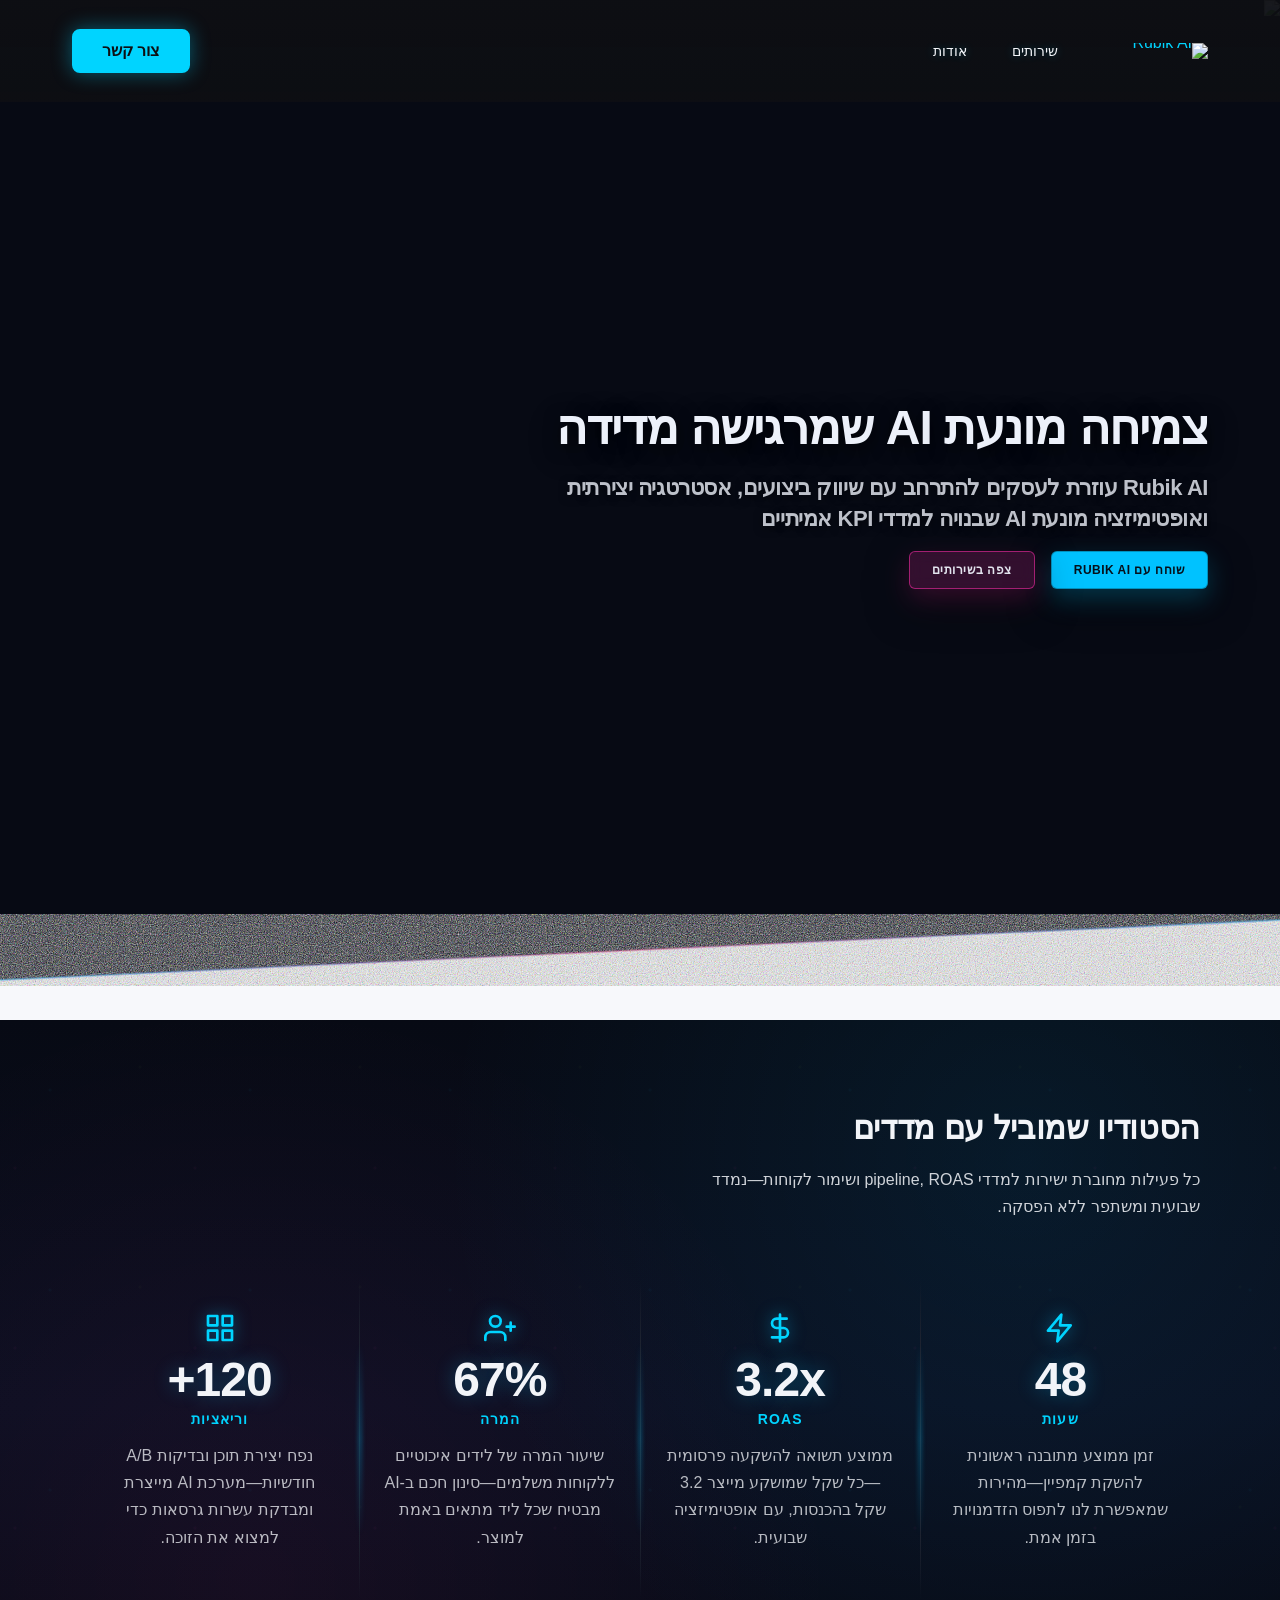
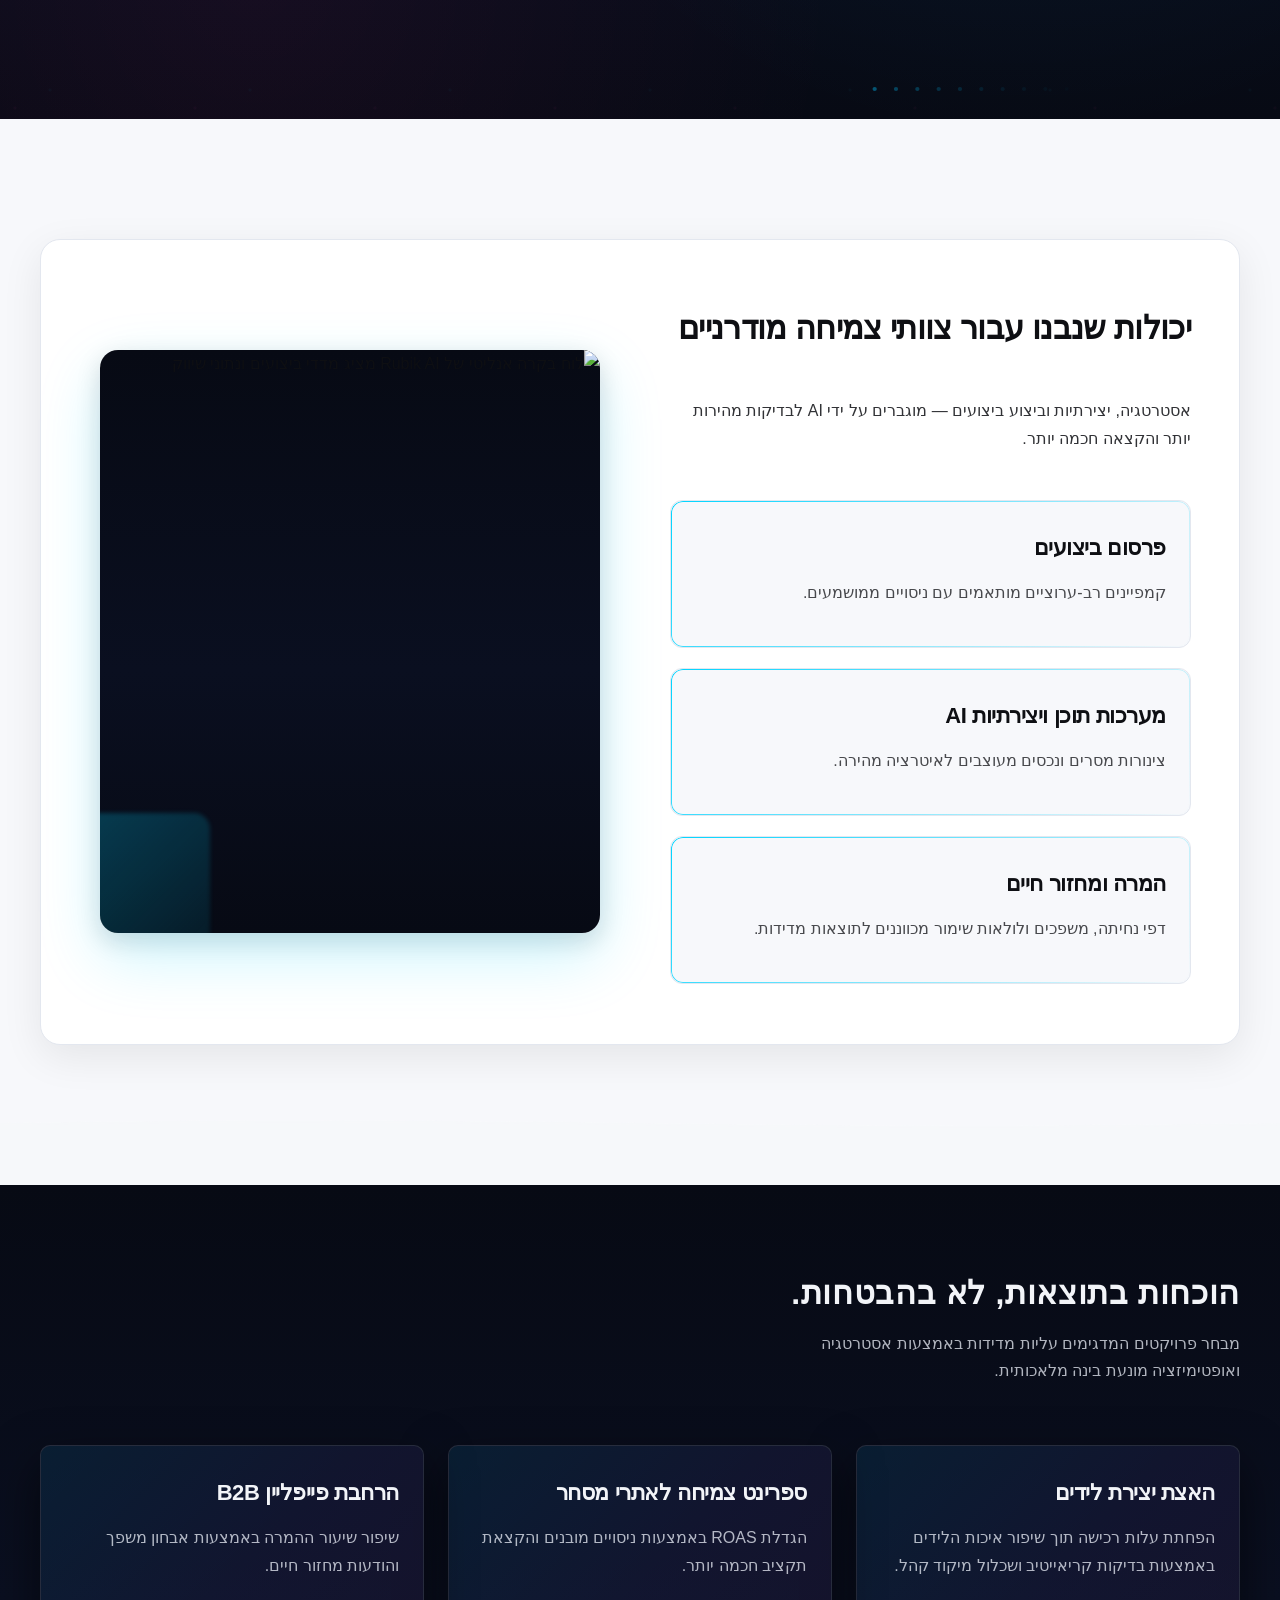
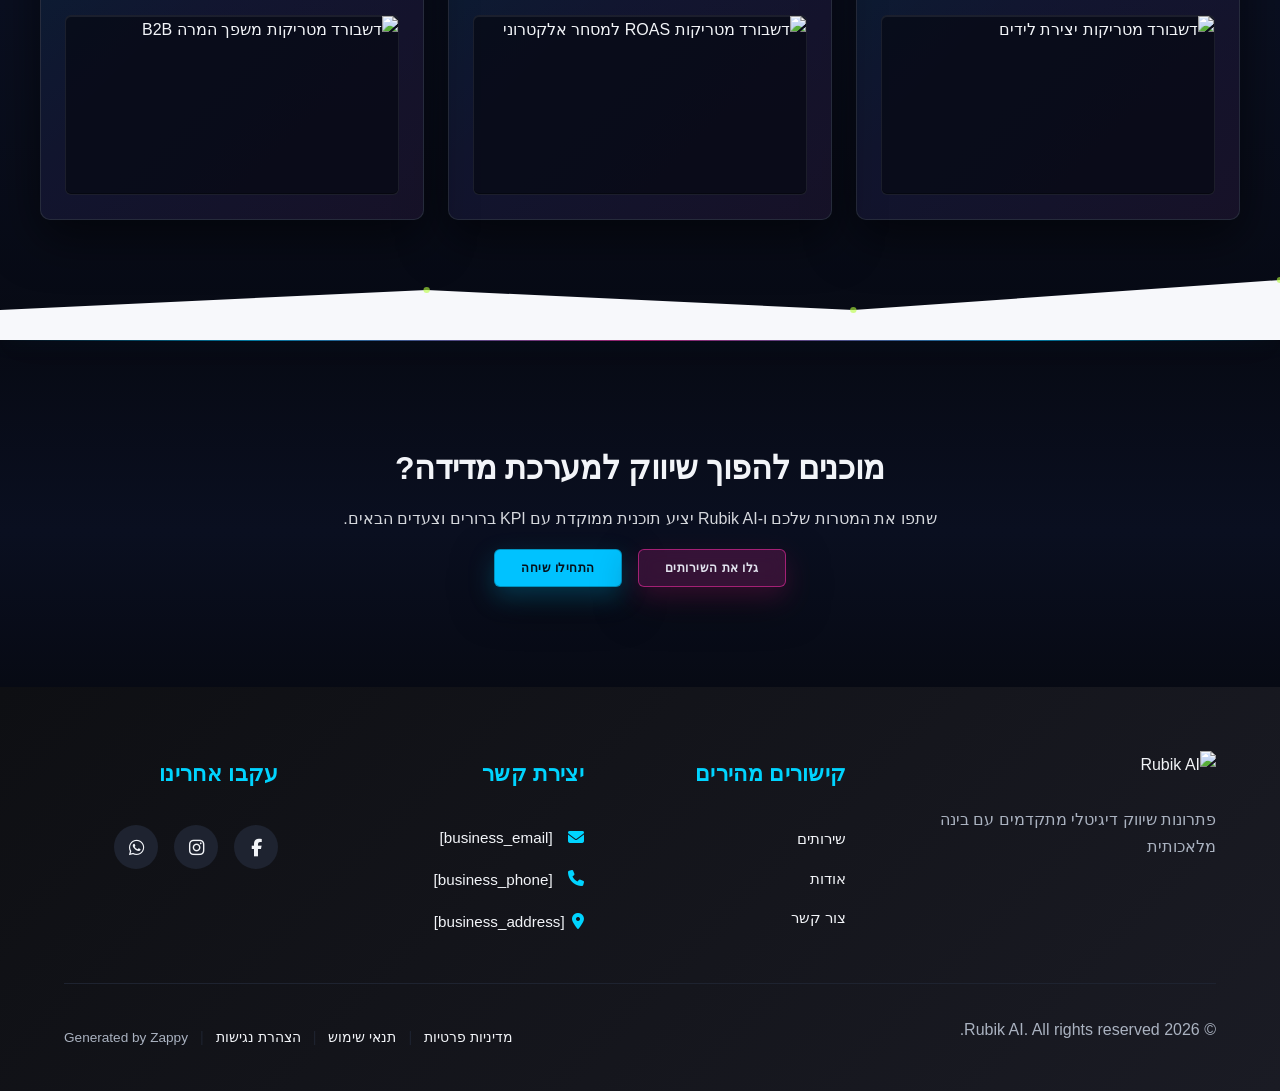
==== public/index.html @ be2f7923 "Background sync: Progressive GitHub Sync" ====
<!doctype html><html dir="rtl" lang="he"><head><meta charset="UTF-8"><meta content="width=device-width,initial-scale=1" name="viewport"><meta content="index, follow" name="robots"><title>פתרונות בינה מלאכותית לשיווק דיגיטלי — Rubik AI</title><meta content="Rubik AI משלבת בינה מלאכותית עם אסטרטגיות שיווק מתקדמות כדי להאיץ את צמיחת העסק שלך. פתרונות חכמים שמניבים תוצאות מדידות ומשמעותיות." name="description"><meta content="open ai rubik's cube, rubik cube ai, שיווק דיגיטלי בינה מלאכותית, Rubik AI, פתרונות שיווק חכמים" name="keywords"><link href="/assets/favicon.ico" rel="icon" type="image/x-icon"><link href="/assets/favicon-16x16.png" rel="icon" type="image/png" sizes="16x16"><link href="/assets/favicon-32x32.png" rel="icon" type="image/png" sizes="32x32"><link href="/assets/favicon-48x48.png" rel="icon" type="image/png" sizes="48x48"><link href="/assets/favicon-192x192.png" rel="icon" type="image/png" sizes="192x192"><link href="/assets/favicon-512x512.png" rel="icon" type="image/png" sizes="512x512"><link href="/assets/apple-touch-icon.png" rel="apple-touch-icon"><script>!function(){"use strict";var t="44d61949-2218-495d-9b27-63eddc02a1ad",e="https://api.zappy5.com/api/analytics/track",a=18e5,n=2592e6,o=!0,i=!0,r=!0;var s=function(){var e="zappy_visitor_"+t,a=null;try{if(a=localStorage.getItem(e)){var o=JSON.parse(a),i=Date.now();if(i-o.created<n)return o.lastSeen=i,localStorage.setItem(e,JSON.stringify(o)),o.id}}catch(t){console.warn("Zappy Analytics: LocalStorage not available")}var r="zv_"+Date.now()+"_"+Math.random().toString(36).substr(2,9);try{localStorage.setItem(e,JSON.stringify({id:r,created:Date.now(),lastSeen:Date.now()}))}catch(t){}return r}(),c=function(){var e="zappy_session_"+t,n=null;try{if(n=sessionStorage.getItem(e)){var o=JSON.parse(n),i=Date.now();if(i-o.timestamp<a)return o.timestamp=i,sessionStorage.setItem(e,JSON.stringify(o)),o.id}}catch(t){console.warn("Zappy Analytics: SessionStorage not available")}var r="zs_"+Date.now()+"_"+Math.random().toString(36).substr(2,9);try{sessionStorage.setItem(e,JSON.stringify({id:r,timestamp:Date.now()}))}catch(t){}return r}();function l(a,n){n=n||{};var o={website_id:t,event_type:a,page_path:window.location.pathname,referrer:document.referrer||"direct",visitor_id:s,session_id:c,metadata:n};if(navigator.sendBeacon){var i=new Blob([JSON.stringify(o)],{type:"application/json"});navigator.sendBeacon(e,i)}else fetch(e,{method:"POST",headers:{"Content-Type":"application/json"},body:JSON.stringify(o),keepalive:!0}).catch(function(t){console.warn("Zappy Analytics: Failed to track event",t)})}o&&l("pageview",{title:document.title,url:window.location.href}),i&&document.addEventListener("click",function(t){var e=t.target;if("BUTTON"===e.tagName||e.closest("button")){var a="BUTTON"===e.tagName?e:e.closest("button");l("click",{element:"button",text:a.textContent.trim().substring(0,100),id:a.id||null,class:a.className||null})}else if("A"===e.tagName||e.closest("a")){var n="A"===e.tagName?e:e.closest("a");l("navigation",{element:"link",text:n.textContent.trim().substring(0,100),href:n.href,external:n.hostname!==window.location.hostname})}},!0),r&&document.addEventListener("submit",function(t){var e=t.target;l("form_submit",{form_id:e.id||null,form_name:e.name||null,form_action:e.action||null,form_method:e.method||"GET"})},!0);var d=Date.now();window.addEventListener("beforeunload",function(){l("page_unload",{time_on_page:Math.floor((Date.now()-d)/1e3),page_path:window.location.pathname})}),window.zappyAnalytics={track:l,getVisitorId:function(){return s},getSessionId:function(){return c}}}()</script><meta content="פתרונות בינה מלאכותית לשיווק דיגיטלי — Rubik AI" property="og:title"><meta content="Rubik AI משלבת בינה מלאכותית עם אסטרטגיות שיווק מתקדמות כדי להאיץ את צמיחת העסק שלך. פתרונות חכמים שמניבים תוצאות מדידות ומשמעותיות." property="og:description"><meta content="website" property="og:type"><meta content="he_IL" property="og:locale"><meta content="summary_large_image" name="twitter:card"><meta content="פתרונות בינה מלאכותית לשיווק דיגיטלי — Rubik AI" name="twitter:title"><meta content="Rubik AI משלבת בינה מלאכותית עם אסטרטגיות שיווק מתקדמות כדי להאיץ את צמיחת העסק שלך. פתרונות חכמים שמניבים תוצאות מדידות ומשמעותיות." name="twitter:description"><link href="https://cdnjs.cloudflare.com/ajax/libs/font-awesome/6.4.0/css/all.min.css" rel="stylesheet"><link href="/assets/favicon.ico" rel="icon" type="image/x-icon"><link href="/assets/favicon-16x16.png" rel="icon" type="image/png" sizes="16x16"><link href="/assets/favicon-32x32.png" rel="icon" type="image/png" sizes="32x32"><link href="/assets/favicon-48x48.png" rel="icon" type="image/png" sizes="48x48"><link href="/assets/favicon-192x192.png" rel="icon" type="image/png" sizes="192x192"><link href="/assets/favicon-512x512.png" rel="icon" type="image/png" sizes="512x512"><link href="/assets/apple-touch-icon.png" rel="apple-touch-icon"><link href="https://cdn.jsdelivr.net/npm/vanilla-cookieconsent@3/dist/cookieconsent.css" rel="stylesheet"/><script src="https://cdn.jsdelivr.net/npm/vanilla-cookieconsent@3/dist/cookieconsent.umd.js"></script><script src="https://cdn.jsdelivr.net/gh/mickidum/acc_toolbar/acctoolbar/acctoolbar.min.js"></script><link href="/styles.css" rel="stylesheet"><style id="zappy-dropdown-submenu-styles">#navMenu li:has(.sub-menu),.nav-menu li:has(.sub-menu),.navbar li:has(.sub-menu),nav li:has(.sub-menu){position:relative}#navMenu .sub-menu,.nav-menu .sub-menu,.navbar .sub-menu,nav .sub-menu{display:block!important;position:absolute!important;top:100%;left:0;min-width:220px;background:#fff;border-radius:8px;box-shadow:0 8px 25px rgba(0,0,0,.15);padding:8px 0;opacity:0;visibility:hidden;transform:translateY(10px);transition:all .3s ease;z-index:1000;list-style:none;pointer-events:none}#navMenu li:hover>.sub-menu,.nav-menu li:hover>.sub-menu,.navbar li:hover>.sub-menu,nav li:hover>.sub-menu{opacity:1!important;visibility:visible!important;transform:translateY(0)!important;pointer-events:auto!important}.sub-menu li{list-style:none;margin:0;padding:0}.sub-menu a{display:block!important;padding:10px 16px!important;color:#333!important;font-weight:500;text-decoration:none;white-space:nowrap;transition:background-color .2s}.sub-menu a:hover{background-color:#f5f5f5}[dir=rtl] .nav-menu .sub-menu,[dir=rtl] .navbar .sub-menu,[dir=rtl] nav .sub-menu,html[lang=ar] .nav-menu .sub-menu,html[lang=ar] .navbar .sub-menu,html[lang=ar] nav .sub-menu,html[lang=he] .nav-menu .sub-menu,html[lang=he] .navbar .sub-menu,html[lang=he] nav .sub-menu{left:auto!important;right:0!important}.sub-menu:empty,.sub-menu:not(:has(li)),.sub-menu:not(:has(li:not(.zappy-hidden-menu-item))){display:none!important;opacity:0!important;visibility:hidden!important;pointer-events:none!important}li:has(.menu-group-title):hover>.sub-menu{opacity:1!important;visibility:visible!important;transform:translateY(0)!important;pointer-events:auto!important}#navMenu>li>.menu-group-title,.nav-menu>li>.menu-group-title{display:inline-block;padding:.5rem 1rem;cursor:default;user-select:none}@media (max-width:768px){#navMenu .sub-menu,.nav-menu .sub-menu,.navbar .sub-menu,nav .sub-menu{position:static!important;transform:none!important;box-shadow:none!important;background:0 0!important;max-height:0;overflow:hidden;opacity:0;visibility:hidden;transition:max-height .3s ease,opacity .3s ease;padding:0!important;border-radius:0!important}.sub-menu.mobile-expanded{max-height:500px!important;opacity:1!important;visibility:visible!important;padding:8px 0 8px 16px!important}[dir=rtl] .sub-menu.mobile-expanded,html[lang=he] .sub-menu.mobile-expanded{padding:8px 16px 8px 0!important}#navMenu li:hover>.sub-menu,.nav-menu li:hover>.sub-menu,.navbar li:hover>.sub-menu,nav li:hover>.sub-menu{opacity:0;visibility:hidden;pointer-events:none}#navMenu li>.sub-menu.mobile-expanded,.nav-menu li>.sub-menu.mobile-expanded,.navbar li>.sub-menu.mobile-expanded,nav li>.sub-menu.mobile-expanded{opacity:1!important;visibility:visible!important;pointer-events:auto!important}#navMenu li:has(.sub-menu),.nav-menu li:has(.sub-menu),.navbar li:has(.sub-menu),nav li:has(.sub-menu){display:flex!important;flex-wrap:wrap!important;align-items:center!important;position:relative!important;min-height:44px!important}#navMenu li:has(.sub-menu)>a,.nav-menu li:has(.sub-menu)>a,.navbar li:has(.sub-menu)>a,nav li:has(.sub-menu)>a{flex:1!important;min-width:0!important}#navMenu li:has(.sub-menu)>.menu-group-title,.nav-menu li:has(.sub-menu)>.menu-group-title,.navbar li:has(.sub-menu)>.menu-group-title,nav li:has(.sub-menu)>.menu-group-title{flex:1!important;min-width:0!important;padding:0!important;line-height:inherit!important}#navMenu li:has(.sub-menu)>.sub-menu,.nav-menu li:has(.sub-menu)>.sub-menu,.navbar li:has(.sub-menu)>.sub-menu,nav li:has(.sub-menu)>.sub-menu{flex-basis:100%!important;width:100%!important}#navMenu li:has(.sub-menu)>a [class*=arrow],#navMenu li:has(.sub-menu)>a [class*=chevron],.nav-menu li:has(.sub-menu)>a .fa-angle-down,.nav-menu li:has(.sub-menu)>a .fa-chevron-down,.nav-menu li:has(.sub-menu)>a [class*=arrow],.nav-menu li:has(.sub-menu)>a [class*=chevron],nav li:has(.sub-menu)>a [class*=arrow],nav li:has(.sub-menu)>a [class*=chevron]{display:none!important;visibility:hidden!important}.mobile-submenu-toggle{display:flex!important;align-items:center!important;justify-content:center!important;width:44px!important;height:auto!important;background:0 0!important;border:none!important;cursor:pointer!important;color:var(--text-dark)!important;position:static!important;flex-shrink:0!important;align-self:stretch!important;z-index:2!important;padding:0!important;margin:0!important}.mobile-submenu-toggle::after{content:''!important;width:0!important;height:0!important;border-left:6px solid transparent!important;border-right:6px solid transparent!important;border-top:7px solid currentColor!important;transition:transform .3s ease!important}.mobile-submenu-toggle.expanded::after{transform:rotate(180deg)!important}.sub-menu a{padding:10px 0!important;display:block!important;color:var(--text-dark)!important}.navbar .sub-menu li a,.zappy-products-dropdown .sub-menu a,nav.navbar .sub-menu li a{color:var(--text-dark)!important}}@media (min-width:769px){.mobile-submenu-toggle{display:none!important}}</style><style id="zappy-widget-visibility">#mic-access-tool-box,#mic-access-tool-general-button,#mic-init-access-tool #mic-access-tool-box,#mic-init-access-tool #mic-access-tool-general-button,#mic-init-access-tool .mic-access-tool-general-button,._access-icon,._access-menu,.mic-access-tool-box,.mic-access-tool-general-button,div[id*=mic-access-tool-box]{display:none!important;visibility:hidden!important;opacity:0!important;pointer-events:none!important}</style></head><body><nav class="navbar" dir="rtl"><button aria-label="Menu" class="mobile-toggle" id="mobileToggle"><svg viewBox="0 0 24 24" fill="none" class="hamburger-icon" height="24" width="24"><path d="M3 12h18M3 6h18M3 18h18" stroke="currentColor" stroke-width="2" stroke-linecap="round"></path></svg><svg viewBox="0 0 24 24" fill="none" class="close-icon" height="24" width="24" style="display:none"><path d="M18 6L6 18M6 6l12 12" stroke="currentColor" stroke-width="2" stroke-linecap="round"></path></svg></button><button aria-label="Call" class="phone-header-btn"><svg viewBox="0 0 24 24" fill="currentColor" height="20" width="20"><path d="M22 16.92v3a2 2 0 0 1-2.18 2 19.79 19.79 0 0 1-8.63-3.07 19.5 19.5 0 0 1-6-6 19.79 19.79 0 0 1-3.07-8.67A2 2 0 0 1 4.11 2h3a2 2 0 0 1 2 1.72 12.84 12.84 0 0 0 .7 2.81 2 2 0 0 1-.45 2.11L8.09 9.91a16 16 0 0 0 6 6l1.27-1.27a2 2 0 0 1 2.11-.45 12.84 12.84 0 0 0 2.81.7A2 2 0 0 1 22 16.92z"></path></svg></button><div class="nav-container"><div class="nav-brand"><a href="/" class="logo-link"><img alt="Rubik AI" src="/assets/rubik-ai-logo.webp" class="logo"/></a></div><ul class="nav-menu" id="navMenu"><li><a href="/services">שירותים</a></li><li><a href="/about">אודות</a></li></ul><div class="nav-cta-container"><a href="/contact" class="nav-cta-btn">צור קשר</a></div></div></nav><main><section class="index-hero-section" data-layout-spec="בית-hero" data-hero-type="fullscreen-scrim"><div class="index-hero-section__bg-wrapper"><img alt="רקע AI אלגוריתמי עם זרמי חלקיקים ניאון" src="/assets/site-index-hero-bg.webp" data-context="Cinematic abstract AI visualization: dark navy-black background with flowing neon cyan and magenta particle streams, subtle network connection lines forming a grid pattern, glowing nodes, digital signal waves, futuristic technology aesthetic, high contrast, dramatic lighting, empty center space for text overlay, professional tech marketing feel" data-placeholder="index-hero-bg" height="1080" width="1920" class="index-hero-section__bg-image" data-hero-bg="true" data-preserve-bg="0"></div><div class="index-hero-section__scrim" aria-hidden="true"></div><div class="index-hero-section__content-wrapper"><div class="index-hero-section__overlay-group"><h1 class="index-hero-section__headline">צמיחה מונעת AI שמרגישה מדידה</h1><h3 class="index-hero-section__subtitle">Rubik AI עוזרת לעסקים להתרחב עם שיווק ביצועים, אסטרטגיה יצירתית ואופטימיזציה מונעת AI שבנויה למדדי KPI אמיתיים</h3><div class="index-hero-section__cta-row"><a href="/contact" class="index-hero-section__btn index-hero-section__btn--primary">שוחח עם Rubik AI</a><a href="/services" class="index-hero-section__btn index-hero-section__btn--secondary">צפה בשירותים</a></div></div></div><div class="index-hero-section__divider-wrapper" aria-hidden="true"><svg viewBox="0 0 1200 120" xmlns="http://www.w3.org/2000/svg" aria-hidden="true" data-no-icon-edit="true" preserveAspectRatio="none"><defs><linearGradient id="index-hero-divider-glow" x1="0%" x2="100%" y1="0%" y2="0%"><stop offset="0%" style="stop-color:#00C2FF;stop-opacity:0.5"></stop><stop offset="50%" style="stop-color:#FF2DAA;stop-opacity:0.4"></stop><stop offset="100%" style="stop-color:#00C2FF;stop-opacity:0.5"></stop></linearGradient><filter id="index-hero-divider-grain"><feTurbulence baseFrequency="0.9" numOctaves="4" result="noise" type="fractalNoise"></feTurbulence><feColorMatrix in="noise" type="saturate" values="0"></feColorMatrix><feBlend in="SourceGraphic" in2="noise" mode="multiply"></feBlend></filter></defs><path d="M0,120 L0,80 L1200,20 L1200,120 Z" fill="var(--bg-light)"></path><path d="M0,80 L1200,20" stroke="url(#index-hero-divider-glow)" stroke-width="2" fill="var(--bg-light)" filter="url(#index-hero-divider-grain)"></path></svg></div></section><section class="index-stats-section" data-layout-spec="בית-stats"><div class="index-stats-section__container"><div class="index-stats-section__header"><h2 class="index-stats-section__title">הסטודיו שמוביל עם מדדים</h2><p class="index-stats-section__intro">כל פעילות מחוברת ישירות למדדי pipeline, ROAS ושימור לקוחות—נמדד שבועית ומשתפר ללא הפסקה.</p></div><div class="index-stats-section__kpi-grid"><div class="index-stats-section__kpi-item"><div class="index-stats-section__kpi-number" data-element-type="icon" data-icon-type="svg"><svg viewBox="0 0 24 24" xmlns="http://www.w3.org/2000/svg" class="index-stats-section__kpi-icon" fill="none"><path d="M13 2L3 14h8l-1 8 10-12h-8l1-8z" stroke="currentColor" stroke-width="2" stroke-linecap="round" stroke-linejoin="round"></path></svg><span class="index-stats-section__kpi-value">48</span><span class="index-stats-section__kpi-unit">שעות</span></div><p class="index-stats-section__kpi-description">זמן ממוצע מתובנה ראשונית להשקת קמפיין—מהירות שמאפשרת לנו לתפוס הזדמנויות בזמן אמת.</p></div><div class="index-stats-section__kpi-separator"></div><div class="index-stats-section__kpi-item"><div class="index-stats-section__kpi-number" data-element-type="icon" data-icon-type="svg"><svg viewBox="0 0 24 24" xmlns="http://www.w3.org/2000/svg" class="index-stats-section__kpi-icon" fill="none"><path d="M12 2v20M17 5H9.5a3.5 3.5 0 000 7h5a3.5 3.5 0 010 7H6" stroke="currentColor" stroke-width="2" stroke-linecap="round" stroke-linejoin="round"></path></svg><span class="index-stats-section__kpi-value">3.2x</span><span class="index-stats-section__kpi-unit">ROAS</span></div><p class="index-stats-section__kpi-description">ממוצע תשואה להשקעה פרסומית—כל שקל שמושקע מייצר 3.2 שקל בהכנסות, עם אופטימיזציה שבועית.</p></div><div class="index-stats-section__kpi-separator"></div><div class="index-stats-section__kpi-item"><div class="index-stats-section__kpi-number" data-element-type="icon" data-icon-type="svg"><svg viewBox="0 0 24 24" xmlns="http://www.w3.org/2000/svg" class="index-stats-section__kpi-icon" fill="none"><path d="M16 21v-2a4 4 0 00-4-4H5a4 4 0 00-4 4v2M8.5 11a4 4 0 100-8 4 4 0 000 8zM20 8v6M23 11h-6" stroke="currentColor" stroke-width="2" stroke-linecap="round" stroke-linejoin="round"></path></svg><span class="index-stats-section__kpi-value">67%</span><span class="index-stats-section__kpi-unit">המרה</span></div><p class="index-stats-section__kpi-description">שיעור המרה של לידים איכוטיים ללקוחות משלמים—סינון חכם ב-AI מבטיח שכל ליד מתאים באמת למוצר.</p></div><div class="index-stats-section__kpi-separator"></div><div class="index-stats-section__kpi-item"><div class="index-stats-section__kpi-number" data-element-type="icon" data-icon-type="svg"><svg viewBox="0 0 24 24" xmlns="http://www.w3.org/2000/svg" class="index-stats-section__kpi-icon" fill="none"><rect height="7" stroke="currentColor" stroke-linecap="round" stroke-linejoin="round" stroke-width="2" width="7" x="3" y="3"></rect><rect height="7" stroke="currentColor" stroke-linecap="round" stroke-linejoin="round" stroke-width="2" width="7" x="14" y="3"></rect><rect height="7" stroke="currentColor" stroke-linecap="round" stroke-linejoin="round" stroke-width="2" width="7" x="14" y="14"></rect><rect height="7" stroke="currentColor" stroke-linecap="round" stroke-linejoin="round" stroke-width="2" width="7" x="3" y="14"></rect></svg><span class="index-stats-section__kpi-value">120+</span><span class="index-stats-section__kpi-unit">וריאציות</span></div><p class="index-stats-section__kpi-description">נפח יצירת תוכן ובדיקות A/B חודשיות—מערכת AI מייצרת ומבדקת עשרות גרסאות כדי למצוא את הזוכה.</p></div></div></div><div class="index-stats-section__divider-wrapper"><svg viewBox="0 0 1200 60" xmlns="http://www.w3.org/2000/svg" aria-hidden="true" data-no-icon-edit="true" preserveAspectRatio="none"><defs><linearGradient id="scanline-fade" x1="0%" x2="100%" y1="0%" y2="0%"><stop offset="0%" style="stop-color:#00C2FF;stop-opacity:0.6"></stop><stop offset="50%" style="stop-color:#00C2FF;stop-opacity:0.3"></stop><stop offset="100%" style="stop-color:#00C2FF"></stop></linearGradient></defs><line stroke="url(#scanline-fade)" stroke-width="2" x1="0" x2="800" y1="30" y2="30"></line><circle cx="820" cy="30" fill="#00C2FF" opacity="0.4" r="2"></circle><circle cx="840" cy="30" fill="#00C2FF" opacity="0.3" r="2"></circle><circle cx="860" cy="30" fill="#00C2FF" opacity="0.25" r="2"></circle><circle cx="880" cy="30" fill="#00C2FF" opacity="0.2" r="2"></circle><circle cx="900" cy="30" fill="#00C2FF" opacity="0.15" r="2"></circle><circle cx="920" cy="30" fill="#00C2FF" opacity="0.1" r="2"></circle><circle cx="940" cy="30" fill="#00C2FF" opacity="0.08" r="2"></circle><circle cx="960" cy="30" fill="#00C2FF" opacity="0.06" r="2"></circle><circle cx="980" cy="30" fill="#00C2FF" opacity="0.04" r="2"></circle><circle cx="1000" cy="30" fill="#00C2FF" opacity="0.02" r="2"></circle></svg></div></section><section class="index-capabilities-section" data-layout-spec="בית-capabilities"><div class="index-capabilities-container"><div class="index-capabilities-content"><div class="index-capabilities-text-column"><h2 class="index-capabilities-title">יכולות שנבנו עבור צוותי צמיחה מודרניים</h2><p class="index-capabilities-intro">אסטרטגיה, יצירתיות וביצוע ביצועים — מוגברים על ידי AI לבדיקות מהירות יותר והקצאה חכמה יותר.</p><div class="index-capabilities-cards"><article class="index-capabilities-card"><h3 class="index-capabilities-card-title">פרסום ביצועים</h3><p class="index-capabilities-card-text">קמפיינים רב-ערוציים מותאמים עם ניסויים ממושמעים.</p></article><article class="index-capabilities-card"><h3 class="index-capabilities-card-title">מערכות תוכן ויצירתיות AI</h3><p class="index-capabilities-card-text">צינורות מסרים ונכסים מעוצבים לאיטרציה מהירה.</p></article><article class="index-capabilities-card"><h3 class="index-capabilities-card-title">המרה ומחזור חיים</h3><p class="index-capabilities-card-text">דפי נחיתה, משפכים ולולאות שימור מכווננים לתוצאות מדידות.</p></article></div></div><div class="index-capabilities-image-column"><div class="index-capabilities-image-frame"><img alt="לוח בקרה אנליטי של Rubik AI מציג מדדי ביצועים ונתוני שיווק" src="/assets/site-index-capabilities-dashboard-ui.webp" data-context="Dark UI dashboard screenshot showing analytics and performance metrics for a digital marketing platform. Display graphs, KPIs, conversion funnels, and data visualizations in a sleek modern interface with cyan and magenta accent colors. High-tech, professional, AI-powered marketing analytics dashboard." data-placeholder="index-capabilities-dashboard-ui" height="700" width="600"><div class="index-capabilities-backplate"></div></div></div></div></div><div class="index-capabilities-divider-wrapper"><svg viewBox="0 0 1200 120" xmlns="http://www.w3.org/2000/svg" aria-hidden="true" data-no-icon-edit="true" preserveAspectRatio="none"><defs><linearGradient id="index-capabilities-divider-gradient" x1="0%" x2="100%" y1="0%" y2="0%"><stop offset="0%" style="stop-color:#F7F8FB;stop-opacity:1"></stop><stop offset="50%" style="stop-color:#0E0F13;stop-opacity:1"></stop><stop offset="100%" style="stop-color:#0E0F13;stop-opacity:1"></stop></linearGradient><linearGradient id="index-capabilities-divider-magenta" x1="0%" x2="100%" y1="0%" y2="0%"><stop offset="0%" style="stop-color:rgba(255,45,170,0)"></stop><stop offset="50%" style="stop-color:rgba(255,45,170,0.4);stop-opacity:1"></stop><stop offset="100%" style="stop-color:rgba(255,45,170,0)"></stop></linearGradient></defs><path d="M0,120 L0,60 Q300,55 600,60 T1200,60 L1200,120 Z" fill="var(--bg-light)"></path><path d="M0,120 L0,58 Q300,53 600,58 T1200,58 L1200,120 Z" fill="var(--bg-light)" opacity="0.6"></path></svg></div></section><section class="index-case-studies-section" data-layout-spec="בית-case-studies"><div class="index-case-studies-container"><div class="index-case-studies-header"><h2>הוכחות בתוצאות, לא בהבטחות.</h2><p>מבחר פרויקטים המדגימים עליות מדידות באמצעות אסטרטגיה ואופטימיזציה מונעת בינה מלאכותית.</p></div><div class="index-case-studies-grid"><article class="index-case-studies-card"><div class="index-case-studies-card-content"><h3>האצת יצירת לידים</h3><p>הפחתת עלות רכישה תוך שיפור איכות הלידים באמצעות בדיקות קריאייטיב ושכלול מיקוד קהל.</p></div><div class="index-case-studies-chart-wrapper"><img alt="דשבורד מטריקות יצירת לידים" src="/assets/site-index-case-studies-image-1.webp" data-context="Minimalist dashboard UI snippet showing lead generation metrics for a digital marketing campaign - dark themed interface with cyan and magenta accent colors, clean line charts showing upward trend in lead quality, KPI cards with numbers, professional business analytics visualization, cinematic noir aesthetic with subtle grid lines" data-placeholder="index-case-studies-image-1" height="180" width="600"></div></article><article class="index-case-studies-card"><div class="index-case-studies-card-content"><h3>ספרינט צמיחה לאתרי מסחר</h3><p>הגדלת ROAS באמצעות ניסויים מובנים והקצאת תקציב חכמה יותר.</p></div><div class="index-case-studies-chart-wrapper"><img alt="דשבורד מטריקות ROAS למסחר אלקטרוני" src="/assets/site-index-case-studies-image-2.webp" data-context="Clean ecommerce analytics dashboard fragment showing ROAS improvement metrics - dark UI with neon cyan highlights, bar charts comparing before/after performance, conversion rate indicators, budget allocation visualization, modern tech aesthetic with subtle geometric patterns" data-placeholder="index-case-studies-image-2" height="180" width="600"></div></article><article class="index-case-studies-card"><div class="index-case-studies-card-content"><h3>הרחבת פייפליין B2B</h3><p>שיפור שיעור ההמרה באמצעות אבחון משפך והודעות מחזור חיים.</p></div><div class="index-case-studies-chart-wrapper"><img alt="דשבורד מטריקות משפך המרה B2B" src="/assets/site-index-case-studies-image-3.webp" data-context="Sophisticated B2B funnel analytics dashboard showing conversion rate improvements - dark interface with magenta and lime accent highlights, funnel visualization with stages, lifecycle messaging metrics, professional enterprise analytics look, cinematic tech aesthetic with data rhythms" data-placeholder="index-case-studies-image-3" height="180" width="600"></div></article></div></div><div class="index-case-studies-divider-wrapper"><svg viewBox="0 0 1200 100" xmlns="http://www.w3.org/2000/svg" aria-hidden="true" data-no-icon-edit="true" preserveAspectRatio="none"><defs><linearGradient id="case-studies-divider-gradient" x1="0%" x2="100%" y1="0%" y2="0%"><stop offset="0%" style="stop-color:#070A14;stop-opacity:1"></stop><stop offset="50%" style="stop-color:#0A0F20;stop-opacity:1"></stop><stop offset="100%" style="stop-color:#070A14;stop-opacity:1"></stop></linearGradient></defs><path d="M0,100 L0,70 L400,50 L800,70 L1200,40 L1200,100 Z" fill="var(--bg-light)"></path><circle cx="400" cy="50" fill="#B8FF3D" opacity="0.6" r="3"></circle><circle cx="800" cy="70" fill="#B8FF3D" opacity="0.6" r="3"></circle><circle cx="1200" cy="40" fill="#B8FF3D" opacity="0.6" r="3"></circle></svg></div></section><section class="index-cta-section" data-layout-spec="בית-cta"><div class="index-cta-divider-top"></div><div class="index-cta-container"><h2 class="index-cta-headline">מוכנים להפוך שיווק למערכת מדידה?</h2><p class="index-cta-description">שתפו את המטרות שלכם ו-Rubik AI יציע תוכנית ממוקדת עם KPI ברורים וצעדים הבאים.</p><div class="index-cta-buttons"><a href="/contact" class="index-cta-btn index-cta-btn-primary">התחילו שיחה</a><a href="/services" class="index-cta-btn index-cta-btn-secondary">גלו את השירותים</a></div></div></section></main><footer class="site-footer"><div class="footer-container"><div class="footer-top"><div class="footer-column footer-company"><img alt="Rubik AI" src="/assets/rubik-ai-logo.webp" class="logo"/><p class="company-tagline">פתרונות שיווק דיגיטלי מתקדמים עם בינה מלאכותית</p></div><div class="footer-column footer-links"><h3 class="footer-heading">קישורים מהירים</h3><ul class="footer-nav"><li><a href="/services">שירותים</a></li><li><a href="/about">אודות</a></li><li><a href="/contact">צור קשר</a></li></ul></div><div class="footer-column footer-contact"><h3 class="footer-heading">יצירת קשר</h3><ul class="contact-list"><li><i class="fas fa-envelope"></i><a href="mailto:[business_email]">[business_email]</a></li><li><i class="fas fa-phone"></i><a href="tel:[business_phone]">[business_phone]</a></li><li><a href="/"><i class="fas fa-map-marker-alt"></i><span>[business_address]</span></a></li></ul></div><div class="footer-column footer-social"><h3 class="footer-heading">עקבו אחרינו</h3><div class="social-links"><a href="[facebook_handle]" aria-label="Facebook" rel="noopener noreferrer" target="_blank"><i class="fab fa-facebook-f"></i></a><a href="[instagram_handle]" aria-label="Instagram" rel="noopener noreferrer" target="_blank"><i class="fab fa-instagram"></i></a><a href="[whatsapp_handle]" aria-label="WhatsApp" rel="noopener noreferrer" target="_blank"><i class="fab fa-whatsapp"></i></a></div></div></div><div class="footer-bottom"><div class="footer-bottom-content"><div class="copyright"><p>© 2026 Rubik AI. All rights reserved.</p></div><div class="footer-legal"><a href="/privacy">מדיניות פרטיות</a><span class="separator">|</span><a href="/terms">תנאי שימוש</a><span class="separator">|</span><a href="/accessibility">הצהרת נגישות</a><span class="separator">|</span><a href="https://zappy5.com" class="zappy-attribution" rel="noopener noreferrer" target="_blank">Generated by Zappy</a></div></div></div></div></footer><a href="https://wa.me/[whatsapp_handle]" class="whatsapp-float" aria-label="WhatsApp"><i class="fab fa-whatsapp"></i></a><div data-integration="accessibility:toolbar"></div><script src="/script.js"></script><script id="zappy-mobile-submenu-script">!function(){function e(){if(window.innerWidth>768)return document.querySelectorAll(".mobile-submenu-toggle").forEach(function(e){e.remove()}),void document.querySelectorAll(".sub-menu.mobile-expanded").forEach(function(e){e.classList.remove("mobile-expanded")});document.querySelectorAll(".nav-menu li:has(.sub-menu), nav li:has(.sub-menu), .navbar li:has(.sub-menu), #navMenu li:has(.sub-menu)").forEach(function(e){if(!e.querySelector(".mobile-submenu-toggle")){var t=e.querySelector(".sub-menu"),n=e.querySelector(":scope > a");if(t&&n){var o=document.createElement("button");o.className="mobile-submenu-toggle",o.setAttribute("aria-label","Toggle submenu"),o.setAttribute("type","button"),n.insertAdjacentElement("afterend",o),o.addEventListener("click",function(e){e.preventDefault(),e.stopPropagation(),document.querySelectorAll(".sub-menu.mobile-expanded").forEach(function(e){if(e!==t){e.classList.remove("mobile-expanded");var n=e.parentElement.querySelector(".mobile-submenu-toggle");n&&n.classList.remove("expanded")}}),t.classList.toggle("mobile-expanded"),o.classList.toggle("expanded")})}}})}var t;"loading"===document.readyState?document.addEventListener("DOMContentLoaded",e):e(),window.addEventListener("resize",function(){clearTimeout(t),t=setTimeout(e,250)});var n=new MutationObserver(function(t){t.forEach(function(t){if("attributes"===t.type){var n=t.target;n.classList&&(n.classList.contains("active")||n.classList.contains("open"))&&setTimeout(e,100)}})});setTimeout(function(){document.querySelectorAll(".mobile-menu, .nav-menu, #navMenu, nav").forEach(function(e){n.observe(e,{attributes:!0,attributeFilter:["class","style"]})})},500)}()</script><script id="zappy-navbar-scroll-effect">!function(){var e=document.querySelector("nav.navbar,.navbar:not(.zappy-catalog-menu)"),t=document.querySelector(".zappy-catalog-menu");if(e){var r="rgba(14,15,19,0.85)";e.style.transition="background 0.3s ease,backdrop-filter 0.3s ease,-webkit-backdrop-filter 0.3s ease,box-shadow 0.3s ease",t&&(t.style.transition="background 0.3s ease,backdrop-filter 0.3s ease,-webkit-backdrop-filter 0.3s ease"),window.addEventListener("scroll",a,{passive:!0}),a()}function a(){(window.scrollY||window.pageYOffset)>60?(e.style.background=r,e.style.backdropFilter="blur(12px)",e.style.webkitBackdropFilter="blur(12px)",e.style.boxShadow="0 2px 16px rgba(0,0,0,0.12)",t&&(t.style.background=r,t.style.backdropFilter="blur(12px)",t.style.webkitBackdropFilter="blur(12px)")):(e.style.background="transparent",e.style.backdropFilter="none",e.style.webkitBackdropFilter="none",e.style.boxShadow="none",t&&(t.style.background="transparent",t.style.backdropFilter="none",t.style.webkitBackdropFilter="none"))}}()</script></body></html>
---- styles.css ----
/* Self-hosted fonts (Inter + Rubik for multi-language support) */

/* Inter font (English / LTR languages) */
@font-face {
  font-family: 'Inter';
  font-style: normal;
  font-weight: 400;
  font-display: swap;
  src: url('assets/fonts/Inter-Regular.woff2') format('woff2');
}

@font-face {
  font-family: 'Inter';
  font-style: normal;
  font-weight: 500;
  font-display: swap;
  src: url('assets/fonts/Inter-Medium.woff2') format('woff2');
}

@font-face {
  font-family: 'Inter';
  font-style: normal;
  font-weight: 600;
  font-display: swap;
  src: url('assets/fonts/Inter-SemiBold.woff2') format('woff2');
}

@font-face {
  font-family: 'Inter';
  font-style: normal;
  font-weight: 700;
  font-display: swap;
  src: url('assets/fonts/Inter-Bold.woff2') format('woff2');
}

/* Rubik font (Hebrew / RTL languages) */
@font-face {
  font-family: 'Rubik';
  font-style: normal;
  font-weight: 400;
  font-display: swap;
  src: url('assets/fonts/Rubik-Regular.woff2') format('woff2');
}

@font-face {
  font-family: 'Rubik';
  font-style: normal;
  font-weight: 500;
  font-display: swap;
  src: url('assets/fonts/Rubik-Medium.woff2') format('woff2');
}

@font-face {
  font-family: 'Rubik';
  font-style: normal;
  font-weight: 600;
  font-display: swap;
  src: url('assets/fonts/Rubik-SemiBold.woff2') format('woff2');
}

@font-face {
  font-family: 'Rubik';
  font-style: normal;
  font-weight: 700;
  font-display: swap;
  src: url('assets/fonts/Rubik-Bold.woff2') format('woff2');
}


/* Self-hosted fonts (Inter + Rubik for multi-language support) */

/* Inter font (English / LTR languages) */
@font-face {
  font-family: 'Inter';
  font-style: normal;
  font-weight: 400;
  font-display: swap;
  src: url('assets/fonts/Inter-Regular.woff2') format('woff2');
}

@font-face {
  font-family: 'Inter';
  font-style: normal;
  font-weight: 500;
  font-display: swap;
  src: url('assets/fonts/Inter-Medium.woff2') format('woff2');
}

@font-face {
  font-family: 'Inter';
  font-style: normal;
  font-weight: 600;
  font-display: swap;
  src: url('assets/fonts/Inter-SemiBold.woff2') format('woff2');
}

@font-face {
  font-family: 'Inter';
  font-style: normal;
  font-weight: 700;
  font-display: swap;
  src: url('assets/fonts/Inter-Bold.woff2') format('woff2');
}

/* Rubik font (Hebrew / RTL languages) */
@font-face {
  font-family: 'Rubik';
  font-style: normal;
  font-weight: 400;
  font-display: swap;
  src: url('assets/fonts/Rubik-Regular.woff2') format('woff2');
}

@font-face {
  font-family: 'Rubik';
  font-style: normal;
  font-weight: 500;
  font-display: swap;
  src: url('assets/fonts/Rubik-Medium.woff2') format('woff2');
}

@font-face {
  font-family: 'Rubik';
  font-style: normal;
  font-weight: 600;
  font-display: swap;
  src: url('assets/fonts/Rubik-SemiBold.woff2') format('woff2');
}

@font-face {
  font-family: 'Rubik';
  font-style: normal;
  font-weight: 700;
  font-display: swap;
  src: url('assets/fonts/Rubik-Bold.woff2') format('woff2');
}
:root {
  --primary: #00D4FF;
  --secondary: #FF2DAA;
  --accent: #B8FF3D;
  --bg-light: #F7F8FB;
  --bg-dark: #0E0F13;
  --text-dark: #0E0F13;
  --text-light: #F2F4F8;
  --text-muted: #AAB2C0;
  --border-light: #E3E7EF;
  --border-dark: #1E2330;
  --nav-bg: transparent;
  --nav-text: #F2F4F8;
  --nav-text-hover: #00D4FF;
  
  --gradient-primary: linear-gradient(90deg, #00C2FF 0%, #17E6FF 40%, #00C2FF 100%);
  --gradient-gold-shine: linear-gradient(110deg, rgba(255,179,0,0) 0%, rgba(255,179,0,0.35) 45%, rgba(255,255,255,0.55) 50%, rgba(255,179,0,0.35) 55%, rgba(255,179,0,0) 100%);
  --gradient-secondary: linear-gradient(90deg, #FF2DAA 0%, #FF4FD4 45%, #FF2DAA 100%);
  --gradient-gold-accent: linear-gradient(90deg, #FFB300 0%, #FFD36A 50%, #FFB300 100%);
  --gradient-dark-section: linear-gradient(180deg, #070A14 0%, #0A0F20 50%, #070A14 100%);
  --gradient-overlay-dark: linear-gradient(90deg, rgba(7,10,20,0.92) 0%, rgba(7,10,20,0.75) 45%, rgba(7,10,20,0.2) 100%);
  --gradient-light-section: linear-gradient(180deg, #0C1224 0%, #121A33 100%);
  --gradient-overlay-light: linear-gradient(180deg, rgba(242,246,255,0.12) 0%, rgba(242,246,255,0.04) 55%, rgba(242,246,255,0) 100%);
  
  --font-heading: 'Space Grotesk', 'Inter', system-ui, sans-serif;
  --font-body: 'Inter', system-ui, sans-serif;
  --font-mono: 'Courier New', monospace;
}

* {
  margin: 0;
  padding: 0;
  box-sizing: border-box;
}

*::before,
*::after {
  box-sizing: border-box;
}

html {
  font-size: 16px !important;
  direction: rtl;
  -webkit-font-smoothing: antialiased;
  -moz-osx-font-smoothing: grayscale;
}

body {
  font-size: 16px !important;
  line-height: 1.7 !important;
  font-family: 'Rubik', sans-serif;
  color: var(--text-dark);
  background-color: var(--bg-light);
}

h1, h2, h3, h4, h5, h6 {
  font-family: 'Rubik', sans-serif;
  letter-spacing: -0.02em;
}

h1 {
  font-size: 48px !important;
  font-weight: 700 !important;
  line-height: 1.2 !important;
  margin-bottom: 1rem !important;
  margin-top: 0.5rem !important;
}

h2 {
  font-size: 32px !important;
  font-weight: 600 !important;
  line-height: 1.3 !important;
  margin-bottom: 1rem !important;
  margin-top: 0.5rem !important;
}

h3 {
  font-size: 22px !important;
  font-weight: 600 !important;
  line-height: 1.4 !important;
  margin-bottom: 1rem !important;
  margin-top: 0.5rem !important;
}

p {
  font-size: 16px !important;
  font-weight: 400 !important;
  line-height: 1.7 !important;
  margin-bottom: 1rem !important;
}

small,
.small-text {
  font-size: 14px !important;
  font-weight: 400 !important;
  line-height: 1.6 !important;
}

a {
  color: var(--primary);
  text-decoration: none;
  transition: color 0.3s ease;
}

a:hover {
  color: var(--secondary);
}

img {
  max-width: 100%;
  height: auto;
  display: block;
}

ul, ol {
  list-style-position: inside;
}

.container {
  width: 100%;
  max-width: 1200px;
  margin: 0 auto;
  padding: 0 20px;
}

.btn {
  display: inline-block;
  padding: 12px 32px;
  font-size: 16px;
  font-weight: 500;
  font-family: 'Rubik', sans-serif;
  text-align: center;
  border: none;
  border-radius: 8px;
  cursor: pointer;
  transition: all 0.3s ease;
  text-decoration: none;
}

.btn-primary {
  background: var(--gradient-primary);
  color: var(--text-dark);
  box-shadow: 0 4px 12px rgba(0, 212, 255, 0.3);
}

.btn-primary:hover {
  transform: translateY(-2px);
  box-shadow: 0 6px 20px rgba(0, 212, 255, 0.4);
  color: var(--text-dark);
}

.btn-secondary {
  background: var(--gradient-secondary);
  color: var(--text-light);
  box-shadow: 0 4px 12px rgba(255, 45, 170, 0.3);
}

.btn-secondary:hover {
  transform: translateY(-2px);
  box-shadow: 0 6px 20px rgba(255, 45, 170, 0.4);
  color: var(--text-light);
}

.whatsapp-float {
  position: fixed;
  bottom: 20px;
  left: 20px;
  width: 60px;
  height: 60px;
  background: #25D366;
  color: white;
  border-radius: 50%;
  display: flex;
  align-items: center;
  justify-content: center;
  font-size: 30px;
  z-index: 999;
  box-shadow: 0 4px 12px rgba(0,0,0,0.15);
  text-decoration: none;
  transition: transform 0.3s, box-shadow 0.3s;
}

.whatsapp-float:hover {
  transform: scale(1.1);
  box-shadow: 0 6px 20px rgba(0,0,0,0.2);
  color: white;
}

@media (max-width: 1024px) {
  h1 {
    font-size: 36px !important;
  }
  
  h2 {
    font-size: 28px !important;
  }
  
  h3 {
    font-size: 20px !important;
  }
  
  p {
    font-size: 15px !important;
  }
  
  .container {
    padding: 0 16px;
  }
}

@media (max-width: 768px) {
  h1 {
    font-size: 28px !important;
    margin-bottom: 1rem !important;
    margin-top: 0.5rem !important;
  }
  
  h2 {
    font-size: 22px !important;
    margin-bottom: 1rem !important;
    margin-top: 0.5rem !important;
  }
  
  h3 {
    font-size: 18px !important;
    margin-bottom: 1rem !important;
    margin-top: 0.5rem !important;
  }
  
  p {
    font-size: 14px !important;
  }
  
  .btn {
    padding: 10px 24px;
    font-size: 14px;
  }
  
  .container {
    padding: 0 16px;
  }
}

@media (min-width: 769px) {
  .whatsapp-float {
    display: none !important;
  }
}

.text-center {
  text-align: center;
}

.text-right {
  text-align: right;
}

.text-left {
  text-align: left;
}

.mono {
  font-family: 'Rubik', sans-serif;
}

.bg-dark {
  background-color: var(--bg-dark);
  color: var(--text-light);
}

.bg-light {
  background-color: var(--bg-light);
  color: var(--text-dark);
}


/* Navbar Styles */
:root {
  --nav-bg: transparent;
  --nav-text: #F2F4F8;
  --nav-text-hover: #00D4FF;
  --primary: #00D4FF;
  --secondary: #FF2DAA;
  --accent: #B8FF3D;
  --bg-light: #F7F8FB;
  --bg-dark: #0E0F13;
  --text-dark: #0E0F13;
  --text-light: #F2F4F8;
  --text-muted: #AAB2C0;
  --border-light: #E3E7EF;
  --border-dark: #1E2330;
}

.navbar {
  position: fixed;
  top: 0;
  left: 0;
  right: 0;
  width: 100%;
  background: var(--nav-bg);
  z-index: 1000;
  padding: 1rem 2rem;
  transition: background-color 0.3s ease, box-shadow 0.3s ease;
  backdrop-filter: blur(10px);
  -webkit-backdrop-filter: blur(10px);
}

.navbar::before {
  content: '';
  position: absolute;
  top: 0;
  left: 0;
  right: 0;
  bottom: 0;
  background: linear-gradient(180deg, rgba(14, 15, 19, 0.95) 0%, rgba(14, 15, 19, 0.85) 100%);
  z-index: -1;
}

.nav-container {
  max-width: 1200px;
  margin: 0 auto;
  display: flex;
  align-items: center;
  justify-content: space-between;
  gap: 2rem;
}

.nav-brand {
  flex-shrink: 0;
}

.logo-link {
  display: inline-block;
  line-height: 0;
}

.logo {
  max-height: 40px;
  height: auto;
  width: auto;
  display: block;
}

.nav-menu {
  display: flex;
  list-style: none;
  margin: 0;
  padding: 0;
  gap: 2.5rem;
  align-items: center;
  flex: 1;
  justify-content: center;
}

.nav-menu li {
  margin: 0;
  padding: 0;
}

.nav-menu a {
  color: var(--nav-text);
  text-decoration: none;
  font-size: 1rem;
  font-weight: 500;
  transition: all 0.3s ease;
  position: relative;
  padding: 0.5rem 0;
  text-shadow: 0 0 10px rgba(0, 212, 255, 0.3);
}

.nav-menu a::after {
  content: '';
  position: absolute;
  bottom: 0;
  right: 0;
  width: 0;
  height: 2px;
  background: var(--nav-text-hover);
  transition: width 0.3s ease;
  box-shadow: 0 0 8px var(--nav-text-hover);
}

.nav-menu a:hover {
  color: var(--nav-text-hover);
  text-shadow: 0 0 20px rgba(0, 212, 255, 0.6);
}

.nav-menu a:hover::after {
  width: 100%;
  right: 0;
}

.nav-cta-container {
  margin-left: auto;
  flex-shrink: 0;
}

.nav-cta-btn {
  display: inline-block;
  padding: 0.75rem 1.75rem;
  background: var(--primary);
  color: var(--text-dark);
  text-decoration: none;
  border-radius: 8px;
  font-weight: 600;
  font-size: 1rem;
  transition: all 0.3s ease;
  border: 2px solid var(--primary);
  box-shadow: 0 0 20px rgba(0, 212, 255, 0.4);
  position: relative;
  overflow: hidden;
}

.nav-cta-btn::before {
  content: '';
  position: absolute;
  top: 50%;
  left: 50%;
  width: 0;
  height: 0;
  border-radius: 50%;
  background: rgba(255, 255, 255, 0.3);
  transform: translate(-50%, -50%);
  transition: width 0.6s ease, height 0.6s ease;
}

.nav-cta-btn:hover {
  background: transparent;
  color: var(--primary);
  box-shadow: 0 0 30px rgba(0, 212, 255, 0.6), inset 0 0 20px rgba(0, 212, 255, 0.2);
  transform: translateY(-2px);
}

.nav-cta-btn:hover::before {
  width: 300px;
  height: 300px;
}

.mobile-toggle,
.phone-header-btn {
  display: none;
  background: none;
  border: none;
  color: var(--nav-text);
  cursor: pointer;
  padding: 0.5rem;
  transition: color 0.3s ease;
}

.mobile-toggle:hover,
.phone-header-btn:hover {
  color: var(--nav-text-hover);
}

@media (max-width: 768px) {
  .navbar {
    padding: 1rem;
  }

  .mobile-toggle,
  .phone-header-btn {
    display: block;
    position: absolute;
    top: 50%;
    transform: translateY(-50%);
    z-index: 1001;
  }

  .mobile-toggle {
    right: 1rem;
  }

  .phone-header-btn {
    left: 1rem;
  }

  .nav-container {
    flex-direction: column;
    align-items: center;
    gap: 1rem;
  }

  .nav-brand {
    width: 100%;
    text-align: center;
    display: flex;
    justify-content: center;
  }

  .nav-menu {
    display: none;
    flex-direction: column;
    width: 100%;
    gap: 0;
    background: rgba(14, 15, 19, 0.98);
    padding: 1rem 0;
    border-radius: 8px;
    margin-top: 1rem;
  }

  .nav-menu.active {
    display: flex;
  }

  .nav-menu li {
    width: 100%;
    text-align: center;
    border-bottom: 1px solid var(--border-dark);
  }

  .nav-menu li:last-child {
    border-bottom: none;
  }

  .nav-menu a {
    display: block;
    padding: 1rem;
    width: 100%;
  }

  .nav-menu a::after {
    display: none;
  }

  .nav-cta-container {
    width: 100%;
    margin-left: 0;
    display: none;
  }

  .nav-cta-container.active {
    display: block;
  }

  .nav-cta-btn {
    width: 100%;
    text-align: center;
    margin-top: 0.5rem;
  }
}
:root {
  --nav-bg: transparent;
  --nav-text: #F2F4F8;
  --nav-text-hover: #00D4FF;
  --primary: #00D4FF;
  --secondary: #FF2DAA;
  --accent: #B8FF3D;
  --bg-light: #F7F8FB;
  --bg-dark: #0E0F13;
  --text-dark: #0E0F13;
  --text-light: #F2F4F8;
  --text-muted: #AAB2C0;
  --border-light: #E3E7EF;
  --border-dark: #1E2330;
}

.navbar {
  position: fixed;
  top: 0;
  left: 0;
  right: 0;
  width: 100%;
  background: var(--nav-bg);
  z-index: 1000;
  padding: 1rem 2rem;
  transition: background-color 0.3s ease, box-shadow 0.3s ease;
  backdrop-filter: blur(10px);
  -webkit-backdrop-filter: blur(10px);
}

.navbar::before {
  content: '';
  position: absolute;
  top: 0;
  left: 0;
  right: 0;
  bottom: 0;
  background: linear-gradient(180deg, rgba(14, 15, 19, 0.95) 0%, rgba(14, 15, 19, 0.85) 100%);
  z-index: -1;
}

.nav-container {
  max-width: 1200px;
  margin: 0 auto;
  display: flex;
  align-items: center;
  justify-content: space-between;
  gap: 2rem;
}

.nav-brand {
  flex-shrink: 0;
}

.logo-link {
  display: inline-block;
  line-height: 0;
}

.logo {
  max-height: 40px;
  height: auto;
  width: auto;
  display: block;
}

.nav-menu {
  display: flex;
  list-style: none;
  margin: 0;
  padding: 0;
  gap: 2.5rem;
  align-items: center;
  flex: 1;
  justify-content: center;
}

.nav-menu li {
  margin: 0;
  padding: 0;
}

.nav-menu a {
  color: var(--nav-text);
  text-decoration: none;
  font-size: 1rem;
  font-weight: 500;
  transition: all 0.3s ease;
  position: relative;
  padding: 0.5rem 0;
  text-shadow: 0 0 10px rgba(0, 212, 255, 0.3);
}

.nav-menu a::after {
  content: '';
  position: absolute;
  bottom: 0;
  right: 0;
  width: 0;
  height: 2px;
  background: var(--nav-text-hover);
  transition: width 0.3s ease;
  box-shadow: 0 0 8px var(--nav-text-hover);
}

.nav-menu a:hover {
  color: var(--nav-text-hover);
  text-shadow: 0 0 20px rgba(0, 212, 255, 0.6);
}

.nav-menu a:hover::after {
  width: 100%;
  right: 0;
}

.nav-cta-container {
  margin-left: auto;
  flex-shrink: 0;
}

.nav-cta-btn {
  display: inline-block;
  padding: 0.75rem 1.75rem;
  background: var(--primary);
  color: var(--text-dark);
  text-decoration: none;
  border-radius: 8px;
  font-weight: 600;
  font-size: 1rem;
  transition: all 0.3s ease;
  border: 2px solid var(--primary);
  box-shadow: 0 0 20px rgba(0, 212, 255, 0.4);
  position: relative;
  overflow: hidden;
}

.nav-cta-btn::before {
  content: '';
  position: absolute;
  top: 50%;
  left: 50%;
  width: 0;
  height: 0;
  border-radius: 50%;
  background: rgba(255, 255, 255, 0.3);
  transform: translate(-50%, -50%);
  transition: width 0.6s ease, height 0.6s ease;
}

.nav-cta-btn:hover {
  background: transparent;
  color: var(--primary);
  box-shadow: 0 0 30px rgba(0, 212, 255, 0.6), inset 0 0 20px rgba(0, 212, 255, 0.2);
  transform: translateY(-2px);
}

.nav-cta-btn:hover::before {
  width: 300px;
  height: 300px;
}

.mobile-toggle,
.phone-header-btn {
  display: none;
  background: none;
  border: none;
  color: var(--nav-text);
  cursor: pointer;
  padding: 0.5rem;
  transition: color 0.3s ease;
}

.mobile-toggle:hover,
.phone-header-btn:hover {
  color: var(--nav-text-hover);
}

@media (max-width: 768px) {
  .navbar {
    padding: 1rem;
  }

  .mobile-toggle,
  .phone-header-btn {
    display: block;
    position: absolute;
    top: 50%;
    transform: translateY(-50%);
    z-index: 1001;
  }

  .mobile-toggle {
    right: 1rem;
  }

  .phone-header-btn {
    left: 1rem;
  }

  .nav-container {
    flex-direction: column;
    align-items: center;
    gap: 1rem;
  }

  .nav-brand {
    width: 100%;
    text-align: center;
    display: flex;
    justify-content: center;
  }

  .nav-menu {
    display: none;
    flex-direction: column;
    width: 100%;
    gap: 0;
    background: rgba(14, 15, 19, 0.98);
    padding: 1rem 0;
    border-radius: 8px;
    margin-top: 1rem;
  }

  .nav-menu.active {
    display: flex;
  }

  .nav-menu li {
    width: 100%;
    text-align: center;
    border-bottom: 1px solid var(--border-dark);
  }

  .nav-menu li:last-child {
    border-bottom: none;
  }

  .nav-menu a {
    display: block;
    padding: 1rem;
    width: 100%;
  }

  .nav-menu a::after {
    display: none;
  }

  .nav-cta-container {
    width: 100%;
    margin-left: 0;
    display: none;
  }

  .nav-cta-container.active {
    display: block;
  }

  .nav-cta-btn {
    width: 100%;
    text-align: center;
    margin-top: 0.5rem;
  }
}


/* ============================================
   NAVBAR LAYOUT - POST-GENERATION FIXES
   Structural layout only - colors from Claude
   ============================================ */

/* Base navbar styles - structural only, colors from AI */
.navbar {
  position: sticky;
  top: 0;
  width: 100%;
  z-index: 1000;
  /* Background color is set by Claude's CSS - don't override */
  box-shadow: 0 2px 4px rgba(0,0,0,0.1);
}

/* ============================================
   DESKTOP LAYOUT (>768px)
   ============================================ */

/* Nav container - constrains max width and provides padding */
.nav-container {
  display: flex;
  align-items: center;
  gap: 1rem;
  position: relative;
  max-width: 1400px;
  margin: 0 auto;
  padding: 1rem 2rem;
  width: 100%;
  box-sizing: border-box;
  min-height: 70px;
}

/* Logo styling */
.logo {
  max-height: 40px;
  max-width: 160px !important;
  height: auto;
  width: auto;
  display: block;
  object-fit: contain;
  transition: opacity 0.3s ease;
}

.logo:hover {
  opacity: 0.8;
}

.logo-link {
  display: inline-flex;
  align-items: center;
  text-decoration: none;
  line-height: 0;
}

.logo-link:focus {
  outline: none;
}

/* Nav brand container */
.nav-brand {
  display: flex;
  align-items: center;
  flex-shrink: 0;
  margin: 0;
}

/* Navigation menu - positioned adjacent to logo */
.nav-menu {
  display: flex;
  list-style: none;
  gap: 0.2rem;
  margin: 0;
  padding: 0;
  align-items: center;
  flex-wrap: nowrap;
  flex: 1;
  min-width: 0;
}

.nav-menu li {
  margin: 0;
  padding: 0;
}

.nav-menu > li > a,
.nav-menu > .nav-item > a {
  text-decoration: none;
  transition: color 0.3s ease;
  font-weight: 500;
  font-size: 0.9rem;
  padding: 0.5rem 0.65rem;
  white-space: nowrap;
  color: var(--nav-text, var(--text-dark)) !important;
}

.nav-menu > li > a:hover,
.nav-menu > .nav-item > a:hover {
  color: var(--nav-text-hover, var(--secondary)) !important;
}

/* CTA Container - pushed to end of navbar */
.nav-cta-container {
  margin-left: auto;
  display: flex;
  align-items: center;
  align-self: center;
  height: auto;
  max-height: none;
  padding-top: 0;
  padding-bottom: 0;
}

.nav-cta-item {
  list-style: none;
  margin: 0;
  padding: 0;
}

/* CTA button - prevent stretching to fill navbar height.
   AI CSS provides colors/gradients/etc - we only constrain sizing.
   display: inline-flex + max-height: 44px keeps it as a compact pill. */
.nav-cta-btn {
  display: inline-flex;
  align-items: center;
  align-self: center;
  height: auto;
  max-height: 44px;
  padding-top: 0.5rem;
  padding-bottom: 0.5rem;
  white-space: nowrap;
  box-sizing: border-box;
  overflow: hidden;
}

/* ============================================
   LTR DESKTOP LAYOUT (English, Spanish, French)
   ============================================ */
html[dir="ltr"] .nav-container,
html[lang="en"] .nav-container,
html[lang="es"] .nav-container,
html[lang="fr"] .nav-container {
  justify-content: flex-start;
}

html[dir="ltr"] .nav-menu,
html[lang="en"] .nav-menu,
html[lang="es"] .nav-menu,
html[lang="fr"] .nav-menu {
  margin-left: 0;
  margin-right: 0;
}

html[dir="ltr"] .nav-cta-container,
html[lang="en"] .nav-cta-container,
html[lang="es"] .nav-cta-container,
html[lang="fr"] .nav-cta-container {
  margin-left: auto;
  margin-right: 0;
}

/* ============================================
   RTL DESKTOP LAYOUT (Hebrew, Arabic)
   ============================================ */
html[dir="rtl"] .nav-container,
html[lang="he"] .nav-container,
html[lang="ar"] .nav-container {
  flex-direction: row-reverse;
  justify-content: space-between;
}

/* CTA on the left in RTL */
html[dir="rtl"] .nav-cta-container,
html[lang="he"] .nav-cta-container,
html[lang="ar"] .nav-cta-container {
  order: -1;
  margin: 0;
}

/* Wrapper groups menu and logo together on the right */
html[dir="rtl"] .nav-right-group,
html[lang="he"] .nav-right-group,
html[lang="ar"] .nav-right-group {
  display: flex;
  align-items: center;
  gap: 1rem;
  order: 1;
  flex: 1;
  min-width: 0;
  flex-direction: row-reverse;
}

/* Within wrapper: Logo on far right, menu to its left */
html[dir="rtl"] .nav-right-group .nav-brand,
html[lang="he"] .nav-right-group .nav-brand,
html[lang="ar"] .nav-right-group .nav-brand {
  order: 2;
}

html[dir="rtl"] .nav-right-group .nav-menu,
html[lang="he"] .nav-right-group .nav-menu,
html[lang="ar"] .nav-right-group .nav-menu {
  order: 1;
}

/* ============================================
   DROPDOWN MENUS (Desktop)
   ============================================ */
.nav-dropdown {
  position: relative;
}

.dropdown-toggle {
  background: none;
  border: none;
  cursor: pointer;
  font-family: 'Rubik', sans-serif;
  font-size: 0.9rem;
  font-weight: 500;
  display: inline-flex;
  align-items: center;
  gap: 4px;
  padding: 0.5rem 0.65rem;
  color: var(--nav-text, var(--text-dark)) !important;
  transition: color 0.3s ease;
  white-space: nowrap;
}

.dropdown-toggle:hover {
  color: var(--nav-text-hover, var(--secondary)) !important;
}

.dropdown-arrow {
  width: 10px;
  height: 10px;
  flex-shrink: 0;
  transition: transform 0.2s ease;
}

.nav-dropdown:hover .dropdown-arrow,
.nav-dropdown.open .dropdown-arrow {
  transform: rotate(180deg);
}

.nav-dropdown {
  overflow: visible !important;
}

.dropdown-menu {
  display: none;
  position: absolute;
  top: calc(100% + 8px);
  min-width: 220px;
  background: var(--bg-light, #ffffff);
  box-shadow: 0 8px 24px rgba(0,0,0,0.15);
  border-radius: 8px;
  padding: 8px 0;
  z-index: 100001;
  list-style: none;
  margin: 0;
}

html[dir="rtl"] .dropdown-menu,
html[lang="he"] .dropdown-menu,
html[lang="ar"] .dropdown-menu {
  right: 0;
  left: auto;
}

html[dir="ltr"] .dropdown-menu,
html:not([dir="rtl"]):not([lang="he"]):not([lang="ar"]) .dropdown-menu {
  left: 0;
  right: auto;
}

@media (min-width: 769px) {
  .nav-dropdown:hover > .dropdown-menu {
    display: block;
  }
}

.dropdown-menu li {
  margin: 0;
  padding: 0;
}

.dropdown-menu li a {
  display: block;
  padding: 10px 20px;
  text-decoration: none;
  white-space: nowrap;
  font-weight: 400;
  font-size: 0.9em;
  color: var(--text-dark, #1a1a1a) !important;
  transition: background 0.2s ease, color 0.2s ease;
}

.dropdown-menu li a:hover {
  background: rgba(128,128,128,0.1);
  color: var(--nav-text-hover, var(--accent, var(--primary))) !important;
}

/* Desktop: Hide mobile-only elements */
@media (min-width: 769px) {
  .mobile-toggle,
  .phone-header-btn {
    display: none !important;
  }
  
  /* Hide Contact in nav-menu on desktop (it shows in CTA container instead) */
  .nav-menu .mobile-contact-link {
    display: none !important;
  }
  
  /* When .nav-right-group wrapper is absent, the nav-container has 3 direct
     children (brand, menu, CTA) with space-between. flex:1 makes the menu
     fill the gap, and justify-content:flex-start pushes items toward the
     logo side instead of centering them in the available space. */
  .nav-menu {
    flex: 1 !important;
    justify-content: flex-start !important;
  }
}

/* ============================================
   MOBILE RESPONSIVE (≤768px)
   ============================================ */
@media (max-width: 768px) {
  /* Reset nav-container for mobile */
  /* CRITICAL: Reset position properties to prevent conflict with AI-generated mobile CSS */
  /* Some AI generations set .nav-container to position:fixed for slide-out menus, */
  /* position:relative is needed so .nav-brand (position:absolute) centers within it */
  .nav-container {
    padding: 0.75rem 1rem;
    gap: 0;
    justify-content: center !important;
    position: relative !important;
    top: auto !important;
    right: auto !important;
    left: auto !important;
    height: auto !important;
    min-height: 70px !important; /* Ensure height for absolutely positioned mobile buttons */
    width: 100% !important;
  }
  
  /* Show mobile elements - positioned as direct children of navbar */
  .mobile-toggle {
    position: absolute;
    top: 50%;
    transform: translateY(-50%);
    left: 12px; /* LTR default - hamburger on left */
    right: auto;
    display: flex !important;
    align-items: center;
    justify-content: center;
    background: none;
    border: none;
    cursor: pointer;
    padding: 6px;
    z-index: 1001;
    width: 36px !important;
    height: 36px !important;
    color: var(--nav-text, var(--text-dark)) !important;
  }
  
  .phone-header-btn {
    position: absolute;
    top: 50%;
    transform: translateY(-50%);
    right: 12px; /* LTR default - phone on right */
    left: auto;
    display: flex !important;
    align-items: center;
    justify-content: center;
    background: none;
    border: none;
    cursor: pointer;
    padding: 6px;
    z-index: 1001;
    width: 36px !important;
    height: 36px !important;
    color: var(--nav-text, var(--text-dark)) !important;
  }
  
  /* Ensure logo-link is centered */
  .logo-link, .nav-brand a {
    display: flex !important;
    justify-content: center !important;
    margin: 0 auto !important;
  }
  
  .mobile-toggle svg,
  .phone-header-btn svg {
    width: 24px !important;
    height: 24px !important;
    color: inherit !important;
    fill: none !important;
    stroke: currentColor !important;
    stroke-width: 2 !important;
    transition: opacity 0.3s ease;
  }
  
  .mobile-toggle svg path,
  .phone-header-btn svg path {
    stroke: currentColor !important;
  }
  
  .mobile-toggle img,
  .phone-header-btn img {
    width: 24px !important;
    height: 24px !important;
    /* Filter removed - preserve original image colors */
    /* ColorContrastService will handle contrast adjustments */
  }
  
  .mobile-toggle:hover svg,
  .phone-header-btn:hover svg {
    opacity: 0.8;
  }
  
  /* Remove default button styles */
  .mobile-toggle:focus,
  .mobile-toggle:active,
  .phone-header-btn:focus,
  .phone-header-btn:active {
    outline: none;
    border: none;
    box-shadow: none;
  }
  
  /* Center logo on mobile - applies to both LTR and RTL */
  /* RTL selectors added for higher specificity to override desktop RTL rules */
  /* IMPORTANT: Do NOT use margin shorthand (margin: 0 auto) — it resets margin-top
     which breaks AI centering hacks (top:50% + margin-top:-Npx).
     Use explicit left/right + transform for robust vertical centering. */
  .nav-brand,
  html[dir="rtl"] .nav-brand,
  html[lang="he"] .nav-brand,
  html[lang="ar"] .nav-brand,
  html[dir="rtl"] .nav-right-group .nav-brand,
  html[lang="he"] .nav-right-group .nav-brand,
  html[lang="ar"] .nav-right-group .nav-brand {
    position: absolute !important;
    left: 50% !important;
    top: 50% !important;
    transform: translate(-50%, -50%) !important;
    margin: 0 !important;
    text-align: center;
    order: 0 !important;
  }
  
  /* Logo responsive sizing - constrained to 110px to leave room for icon groups */
  .logo {
    max-height: 35px !important;
    max-width: 110px !important;
  }
  
  /* Hide RTL wrapper on mobile */
  .nav-right-group {
    display: contents !important;
  }
  
  /* Hide CTA container on mobile - Contact will be in hamburger menu */
  .nav-cta-container {
    display: none !important;
  }
  
  /* Mobile menu - hidden by default */
  /* CRITICAL: flex-direction: column must have !important to override any desktop rules */
  .nav-menu {
    position: fixed;
    top: 70px;
    width: 50%;
    max-width: 300px;
    /* Background inherits from navbar or Claude's CSS - don't override */
    flex-direction: column !important;
    gap: 0;
    padding: 20px 0;
    box-shadow: 0 4px 12px rgba(0,0,0,0.15);
    display: none;
    z-index: 999;
    margin: 0 !important;
    /* Align menu items to top, not center */
    align-items: stretch !important;
    justify-content: flex-start !important;
  }
  
  .nav-menu.active {
    display: flex !important;
    flex-direction: column !important;
  }
  
  .nav-menu li {
    width: 100%;
  }
  
  /* Show mobile-contact-link in hamburger menu */
  .nav-menu .mobile-contact-link {
    display: block !important;
  }
  
  /* LTR mobile menu text alignment - left aligned */
  html[dir="ltr"] .nav-menu a,
  html:not([dir="rtl"]):not([lang="he"]):not([lang="ar"]) .nav-menu a {
    text-align: left !important;
  }
  
  .nav-menu a {
    display: block;
    padding: 15px 30px;
    width: 100%;
    font-weight: 500;
  }
  
  /* Mobile dropdown menus */
  .nav-dropdown {
    position: static;
  }
  
  .dropdown-toggle {
    display: flex;
    width: 100%;
    padding: 15px 30px;
    font-weight: 500;
    justify-content: space-between;
  }
  
  .dropdown-menu {
    position: static !important;
    box-shadow: none !important;
    border-radius: 0 !important;
    padding: 0 !important;
    background: rgba(128,128,128,0.06) !important;
    min-width: auto !important;
    max-height: 0 !important;
    overflow: hidden !important;
    opacity: 1 !important;
    visibility: visible !important;
    transform: none !important;
    transition: max-height 0.3s ease !important;
  }
  
  .nav-dropdown .dropdown-menu {
    display: block;
    max-height: 0 !important;
    overflow: hidden !important;
  }
  
  .nav-dropdown.open > .dropdown-menu {
    display: block !important;
    max-height: 500px !important;
    overflow: visible !important;
    padding: 0.5rem 0 !important;
  }
  
  .dropdown-menu li a {
    padding: 12px 30px 12px 50px !important;
    font-size: 0.9em;
  }
  
  html[dir="rtl"] .dropdown-menu li a,
  html[lang="he"] .dropdown-menu li a,
  html[lang="ar"] .dropdown-menu li a {
    padding: 12px 50px 12px 30px !important;
  }

  /* Mobile submenu links: use nav panel text color instead of desktop submenu color.
     Desktop submenu uses light bg + dark text, but mobile submenu is inline (transparent)
     within the nav panel which may be dark. Cannot use 'inherit' because the container
     chain (.sub-menu, li) has dark color — only nav <a> tags get light color explicitly. */
  .navbar .sub-menu li a,
  nav.navbar .sub-menu li a,
  .nav-menu .sub-menu a,
  .zappy-products-dropdown .sub-menu a,
  .sub-menu a {
    color: var(--nav-text, var(--text-dark)) !important;
  }
  .mobile-submenu-toggle {
    color: var(--nav-text, var(--text-dark)) !important;
  }

  /* Force sub-menu hidden by default on mobile */
  .navbar .zappy-products-dropdown .sub-menu,
  .navbar .zappy-products-dropdown > .sub-menu {
    display: none !important;
    position: static !important;
    max-height: 0 !important;
    overflow: hidden !important;
     !important;
    visibility: hidden !important;
    pointer-events: none !important;
    box-shadow: none !important;
    border: none !important;
    padding: 0 !important;
    transform: none !important;
  }
  /* Disable hover-triggered dropdowns on mobile — only open via click (.open class) */
  .navbar .zappy-products-dropdown:hover .sub-menu,
  .navbar .zappy-products-dropdown:hover > .sub-menu,
  .navbar .zappy-products-dropdown:focus-within .sub-menu,
  .navbar .zappy-products-dropdown:focus-within > .sub-menu,
  .navbar .menu-item-has-children:hover > .sub-menu,
  .navbar .nav-dropdown:hover > .dropdown-menu {
    display: none !important;
     !important;
    visibility: hidden !important;
    max-height: 0 !important;
    pointer-events: none !important;
  }
  .navbar .zappy-products-dropdown.open .sub-menu,
  .navbar .zappy-products-dropdown.open > .sub-menu,
  .navbar .zappy-products-dropdown .sub-menu.mobile-expanded,
  .navbar .zappy-products-dropdown > .sub-menu.mobile-expanded,
  .navbar .menu-item-has-children.open > .sub-menu,
  .navbar .menu-item-has-children > .sub-menu.mobile-expanded,
  .navbar .nav-dropdown.open > .dropdown-menu {
    display: block !important;
    opacity: 1 !important;
    visibility: visible !important;
    max-height: 500px !important;
    pointer-events: auto !important;
    position: static !important;
    overflow: visible !important;
    padding: 0.5rem 0 !important;
  }

  /* Prevent hero image fade gradient from bleeding over headline text below */
  /* The .image-fade-gradient has bottom: -30px which extends below parent; */
  /* on mobile stacked layout this overlaps the h1 text */
  .hero-image-column {
    overflow: hidden !important;
  }
  .image-fade-gradient {
    bottom: 0 !important;
  }
}

/* ============================================
   LTR POSITIONING (English, Spanish, French, etc.)
   For LTR mobile: hamburger on LEFT, phone on RIGHT
   Uses !important to override any inline styles
   ============================================ */
@media (max-width: 768px) {
  html[dir="ltr"] .mobile-toggle,
  html:not([dir="rtl"]):not([lang="he"]):not([lang="ar"]) .mobile-toggle {
    left: 12px !important;
    right: auto !important;
  }
  
  html[dir="ltr"] .phone-header-btn,
  html:not([dir="rtl"]):not([lang="he"]):not([lang="ar"]) .phone-header-btn {
    right: 12px !important;
    left: auto !important;
  }
  
  html[dir="ltr"] .nav-menu,
  html:not([dir="rtl"]):not([lang="he"]):not([lang="ar"]) .nav-menu {
    left: 0 !important;
    right: auto !important;
  }
}

/* ============================================
   RTL POSITIONING (Hebrew, Arabic)
   For RTL mobile: hamburger on RIGHT, phone on LEFT
   (natural mirror of LTR layout)
   Uses !important to override any inline styles
   ============================================ */
@media (max-width: 768px) {
  html[dir="rtl"] .mobile-toggle,
  html[lang="he"] .mobile-toggle,
  html[lang="ar"] .mobile-toggle {
    left: auto !important;
    right: 12px !important;
  }
  
  html[dir="rtl"] .phone-header-btn,
  html[lang="he"] .phone-header-btn,
  html[lang="ar"] .phone-header-btn {
    left: 12px !important;
    right: auto !important;
  }
  
  html[dir="rtl"] .nav-menu,
  html[lang="he"] .nav-menu,
  html[lang="ar"] .nav-menu {
    right: 0 !important;
    left: auto !important;
  }
  
  html[dir="rtl"] .nav-menu a,
  html[lang="he"] .nav-menu a,
  html[lang="ar"] .nav-menu a {
    text-align: right !important;
  }
  
  /* Hide desktop language switcher on mobile - hamburger menu handles it */
  /* High specificity to override stored CSS */
  .lang-switcher,
  .nav-cta-container .lang-switcher,
  .nav-container .lang-switcher,
  .navbar .lang-switcher,
  .navbar .nav-cta-container .lang-switcher {
    display: none !important;
  }
}

/* ============================================
   CLONED SITE NAVBAR FIXES
   For sites without nav-right-group wrapper
   ============================================ */

/* Force navbar to be truly full width */
header {
  width: 100% !important;
  max-width: 100% !important;
  margin: 0 !important;
  padding: 0 !important;
  box-sizing: border-box !important;
}

.navbar {
  width: 100% !important;
  max-width: 100% !important;
  margin: 0 !important;
  left: 0 !important;
  right: 0 !important;
}

nav.navbar {
  position: fixed;
  top: 0;
  left: 0;
  right: 0;
  width: 100vw !important;
  max-width: none !important;
}

/* Constrained nav-container - content limited to 1200px and centered */
.nav-container {
  width: 100% !important;
  max-width: 1200px !important;
  margin: 0 auto !important;
  padding: 0 2rem !important;
  box-sizing: border-box !important;
  display: flex !important;
  align-items: center !important;
  justify-content: space-between !important;
}

/* RTL layout for cloned sites (without nav-right-group) */
/* Base RTL styles - apply to all screens */
html[dir="rtl"] .nav-container,
html[lang="he"] .nav-container,
html[lang="ar"] .nav-container {
  justify-content: space-between !important;
}

/* Logo stays on right in RTL - DESKTOP ONLY */
/* On mobile, logo should be centered (handled by mobile media query) */
@media (min-width: 769px) {
  html[dir="rtl"] .nav-brand,
  html[dir="rtl"] .logo-link,
  html[lang="he"] .nav-brand,
  html[lang="he"] .logo-link,
  html[lang="ar"] .nav-brand,
  html[lang="ar"] .logo-link {
    order: 2 !important;
    margin-left: 1.5rem !important;
  }
}

/* Base RTL nav-menu styles - display:flex but NOT flex-direction (that's desktop-only) */
html[dir="rtl"] .nav-menu,
html[lang="he"] .nav-menu,
html[lang="ar"] .nav-menu {
  order: 1 !important;
  margin-right: 0 !important;
  margin-left: 0 !important;
}

/* CTA button pushed to far left in RTL */
html[dir="rtl"] .cta-button,
html[dir="rtl"] a.cta-button,
html[dir="rtl"] .nav-cta-btn,
html[lang="he"] .cta-button,
html[lang="he"] a.cta-button,
html[lang="he"] .nav-cta-btn,
html[lang="ar"] .cta-button,
html[lang="ar"] a.cta-button,
html[lang="ar"] .nav-cta-btn {
  order: 0 !important;
  margin-right: auto !important;
  margin-left: 0 !important;
}

/* DESKTOP ONLY: Horizontal flex layout for RTL navbar - prevents breaking mobile vertical menu */
@media (min-width: 769px) {
  html[dir="rtl"] .nav-container,
  html[lang="he"] .nav-container,
  html[lang="ar"] .nav-container {
    flex-direction: row-reverse !important;
  }
  
  html[dir="rtl"] .nav-menu,
  html[lang="he"] .nav-menu,
  html[lang="ar"] .nav-menu {
    display: flex !important;
    flex-direction: row !important;
    align-items: center !important;
    gap: 1.5rem !important;
    /* flex:1 ensures menu fills space between brand and CTA so items
       stay adjacent to the logo instead of centering when the
       .nav-right-group wrapper is absent (cloned sites, etc.).
       justify-content: flex-start pushes items toward the logo
       (in RTL, flex-start = right side, adjacent to the brand). */
    flex: 1 !important;
    justify-content: flex-start !important;
  }
}

/* ============================================
   END NAVBAR FIXES
   ============================================ */

main { margin-top: 0 !important; padding-top: 0 !important; }


/* Footer Styles */
:root {
  --primary: #00D4FF;
  --secondary: #FF2DAA;
  --accent: #B8FF3D;
  --bg-light: #F7F8FB;
  --bg-dark: #0E0F13;
  --text-dark: #0E0F13;
  --text-light: #F2F4F8;
  --text-muted: #AAB2C0;
  --border-light: #E3E7EF;
  --border-dark: #1E2330;
}

.site-footer {
  background: linear-gradient(135deg, var(--bg-dark) 0%, #1a1b24 100%);
  color: var(--text-light);
  direction: rtl;
  font-family: 'Rubik', sans-serif;
  padding-block-start: 4rem;
  padding-block-end: 2rem;
}

.footer-container {
  max-width: 1200px;
  margin-inline: auto;
  padding-inline: 1.5rem;
}

.footer-top {
  display: grid;
  grid-template-columns: repeat(auto-fit, minmax(250px, 1fr));
  gap: 3rem;
  padding-block-end: 3rem;
  border-block-end: 1px solid var(--border-dark);
}

@media (min-width: 768px) {
  .footer-top {
    grid-template-columns: 1.5fr 1fr 1.2fr 1fr;
  }
}

.footer-column {
  display: flex;
  flex-direction: column;
  gap: 1.25rem;
}

.footer-company .logo {
  max-width: 150px;
  height: auto;
  margin-block-end: 0.5rem;
}

.company-tagline {
  color: var(--text-muted);
  font-size: 0.95rem;
  line-height: 1.6;
  margin: 0;
}

.footer-heading {
  color: var(--primary);
  font-size: 1.1rem;
  font-weight: 600;
  margin: 0;
  margin-block-end: 0.5rem;
  letter-spacing: 0.3px;
}

.footer-nav {
  list-style: none;
  padding: 0;
  margin: 0;
  display: flex;
  flex-direction: column;
  gap: 0.75rem;
}

.footer-nav a {
  color: var(--text-light);
  text-decoration: none;
  font-size: 0.95rem;
  transition: all 0.3s ease;
  display: inline-block;
}

.footer-nav a:hover {
  color: var(--primary);
  padding-inline-start: 0.5rem;
}

.contact-list {
  list-style: none;
  padding: 0;
  margin: 0;
  display: flex;
  flex-direction: column;
  gap: 1rem;
}

.contact-list li {
  display: flex;
  align-items: flex-start;
  gap: 0.75rem;
  font-size: 0.95rem;
  color: var(--text-light);
}

.contact-list i {
  color: var(--primary);
  margin-block-start: 0.2rem;
  font-size: 1rem;
  min-width: 1.2rem;
}

.contact-list a {
  color: var(--text-light);
  text-decoration: none;
  transition: color 0.3s ease;
}

.contact-list a:hover {
  color: var(--primary);
}

.social-links {
  display: flex;
  gap: 1rem;
  flex-wrap: wrap;
}

.social-links a {
  display: flex;
  align-items: center;
  justify-content: center;
  width: 44px;
  height: 44px;
  background: var(--border-dark);
  color: var(--text-light);
  border-radius: 50%;
  text-decoration: none;
  font-size: 1.1rem;
  transition: all 0.3s ease;
}

.social-links a:hover {
  background: var(--primary);
  color: var(--bg-dark);
  transform: translateY(-3px);
}

.footer-bottom {
  padding-block-start: 2rem;
}

.footer-bottom-content {
  display: flex;
  flex-direction: column;
  gap: 1.5rem;
  align-items: center;
  text-align: center;
}

@media (min-width: 768px) {
  .footer-bottom-content {
    flex-direction: row;
    justify-content: space-between;
    text-align: start;
  }
}

.copyright p {
  margin: 0;
  color: var(--text-muted);
  font-size: 0.9rem;
}

.footer-legal {
  display: flex;
  flex-wrap: wrap;
  gap: 0.75rem;
  align-items: center;
  justify-content: center;
  font-size: 0.9rem;
}

@media (min-width: 768px) {
  .footer-legal {
    justify-content: flex-end;
  }
}

.footer-legal a {
  color: var(--text-light);
  text-decoration: none;
  transition: color 0.3s ease;
}

.footer-legal a:hover {
  color: var(--primary);
}

.footer-legal .separator {
  color: var(--border-dark);
  user-select: none;
}

.zappy-attribution {
  color: var(--text-muted) !important;
  font-size: 0.85rem;
  transition: color 0.3s ease;
}

.zappy-attribution:hover {
  color: var(--accent) !important;
}

@media (max-width: 767px) {
  .site-footer {
    padding-block-start: 3rem;
  }
  
  .footer-top {
    gap: 2.5rem;
    padding-block-end: 2rem;
  }
  
  .footer-column {
    text-align: center;
    align-items: center;
  }
  
  .footer-nav,
  .contact-list {
    align-items: center;
  }
  
  .contact-list li {
    justify-content: center;
  }
  
  .social-links {
    justify-content: center;
  }
}

/* index-hero */
.index-hero-section {
  position: relative;
  width: 100%;
  min-height: 100vh;
  display: flex;
  align-items: center;
  justify-content: flex-start;
  overflow: visible;
  padding-bottom: 120px;
  background-color: #070A14;
}

.index-hero-section__bg-wrapper {
  position: absolute;
  top: 0;
  left: 0;
  width: 100%;
  height: 100%;
  z-index: 0;
  overflow: hidden;
}

.index-hero-section__bg-image {
  width: 100%;
  height: 100%;
  object-fit: cover;
  object-position: center;
}

.index-hero-section__scrim {
  position: absolute;
  top: 0;
  left: 0;
  width: 100%;
  height: 100%;
  background: linear-gradient(90deg, rgba(7,10,20,0.92) 0%, rgba(7,10,20,0.75) 45%, rgba(7,10,20,0.2) 100%);
  z-index: 1;
  pointer-events: none;
}

.index-hero-section__content-wrapper {
  position: relative;
  width: 100%;
  max-width: 1200px;
  margin: 0 auto;
  padding: 0 32px;
  z-index: 10;
  display: flex;
  align-items: center;
  min-height: 100vh;
}

.index-hero-section__overlay-group {
  max-width: 680px;
  margin-inline-start: 0;
  margin-inline-end: auto;
  text-align: right;
  padding-top: 80px;
}

.index-hero-section__headline {
  font-size: 52px;
  font-weight: 900;
  letter-spacing: -0.02em;
  line-height: 1.05;
  color: rgba(242,246,255,0.98);
  text-transform: uppercase;
  margin: 0 0 24px 0;
  text-shadow: 0 4px 16px rgba(0,0,0,0.6), 0 8px 32px rgba(0,0,0,0.4);
}

.index-hero-section__subtitle {
  font-size: 18px;
  font-weight: 600;
  line-height: 1.6;
  color: rgba(242,246,255,0.78);
  margin: 0 0 40px 0;
  text-shadow: 0 2px 8px rgba(0,0,0,0.5);
  text-transform: none;
}

.index-hero-section__cta-row {
  display: flex;
  gap: 16px;
  align-items: center;
  justify-content: flex-start;
  flex-wrap: wrap;
}

.index-hero-section__btn {
  display: inline-flex;
  align-items: center;
  justify-content: center;
  text-decoration: none;
  font-family: 'Rubik', sans-serif;
  font-weight: 800;
  letter-spacing: 0.04em;
  text-transform: uppercase;
  font-size: 12px;
  line-height: 1;
  padding: 12px 22px;
  border-radius: 6px;
  transition: transform 220ms ease, box-shadow 220ms ease, border-color 220ms ease, background-color 220ms ease;
  cursor: pointer;
  white-space: nowrap;
}

.index-hero-section__btn--primary {
  background: #00C2FF;
  color: #06101A;
  border: 1px solid rgba(0,0,0,0.25);
  box-shadow: 0 10px 26px rgba(0,194,255,0.25), 0 16px 40px rgba(0,0,0,0.55);
}

.index-hero-section__btn--primary:hover {
  transform: translateY(-2px);
  box-shadow: 0 0 32px rgba(0,194,255,0.6), 0 12px 30px rgba(0,194,255,0.35), 0 18px 48px rgba(0,0,0,0.6);
  background: #17E6FF;
}

.index-hero-section__btn--secondary {
  background: rgba(255,45,170,0.18);
  color: rgba(242,246,255,0.92);
  border: 1px solid rgba(255,45,170,0.55);
  box-shadow: 0 10px 26px rgba(255,45,170,0.18), 0 16px 40px rgba(0,0,0,0.55);
  backdrop-filter: blur(8px);
  -webkit-backdrop-filter: blur(8px);
}

.index-hero-section__btn--secondary:hover {
  transform: translateY(-2px);
  box-shadow: 0 0 28px rgba(255,45,170,0.5), 0 12px 30px rgba(255,45,170,0.3), 0 18px 48px rgba(0,0,0,0.6);
  background: rgba(255,45,170,0.28);
  border-color: rgba(255,45,170,0.75);
}

.index-hero-section__divider-wrapper {
  position: absolute;
  bottom: 0;
  left: 0;
  width: 100%;
  height: 120px;
  pointer-events: none;
  z-index: 5;
}

.index-hero-section__divider-wrapper svg {
  display: block;
  width: 100%;
  height: 100%;
}

@media (max-width: 768px) {
  .index-hero-section {
    min-height: 100vh;
    padding-bottom: 80px;
  }

  .index-hero-section__content-wrapper {
    padding: 0 16px;
  }

  .index-hero-section__overlay-group {
    max-width: 100%;
    padding-top: 120px;
  }

  .index-hero-section__headline {
    font-size: 36px;
    line-height: 1.1;
    margin-bottom: 16px;
  }

  .index-hero-section__subtitle {
    font-size: 16px;
    line-height: 1.5;
    margin-bottom: 28px;
  }

  .index-hero-section__cta-row {
    flex-direction: column;
    align-items: stretch;
    gap: 12px;
  }

  .index-hero-section__btn {
    width: 100%;
    padding: 14px 20px;
  }

  .index-hero-section__divider-wrapper {
    height: 80px;
  }

  .index-hero-section {
    padding-bottom: 80px;
  }
}

/* index-stats */
.index-stats-section {
  position: relative;
  overflow: visible;
  background-color: #070A14;
  background-image:
    radial-gradient(circle at 80% 20%, rgba(0,194,255,0.08) 0%, transparent 50%),
    radial-gradient(circle at 20% 80%, rgba(255,45,170,0.06) 0%, transparent 50%),
    linear-gradient(180deg, #070A14 0%, #0A0F20 55%, #070A14 100%);
  padding: 80px 16px 120px;
  direction: rtl;
}

.index-stats-section::before {
  content: '';
  position: absolute;
  top: 0;
  left: 0;
  width: 100%;
  height: 100%;
  background-image:
    radial-gradient(circle at 25% 35%, rgba(0,194,255,0.03) 0 1px, transparent 2px),
    radial-gradient(circle at 75% 60%, rgba(255,45,170,0.03) 0 1px, transparent 2px),
    radial-gradient(circle at 50% 85%, rgba(184,255,61,0.02) 0 1px, transparent 2px);
  background-size: 200px 200px, 180px 180px, 220px 220px;
  background-position: 0 0, 60px 40px, 30px 80px;
  pointer-events: none;
  z-index: 0;
}

.index-stats-section__container {
  position: relative;
  z-index: 1;
  max-width: 1200px;
  margin: 0 auto;
  padding: 0 40px;
}

.index-stats-section__header {
  max-width: 60ch;
  margin: 0 0 60px auto;
  text-align: right;
}

.index-stats-section__title {
  font-family: 'Rubik', sans-serif;
  font-size: 2rem;
  font-weight: 600;
  line-height: 1.3;
  color: var(--text-light);
  margin: 0 0 16px 0;
  letter-spacing: -0.01em;
}

.index-stats-section__intro {
  font-family: 'Rubik', sans-serif;
  font-size: 1rem;
  line-height: 1.7;
  color: var(--text-light);
  opacity: 0.85;
  margin: 0;
}

.index-stats-section__kpi-grid {
  display: grid;
  grid-template-columns: 1fr 1px 1fr 1px 1fr 1px 1fr;
  gap: 0;
  align-items: start;
}

.index-stats-section__kpi-item {
  padding: 32px 24px;
  text-align: center;
}

.index-stats-section__kpi-separator {
  width: 1px;
  height: 100%;
  background: linear-gradient(180deg, transparent 0%, var(--border-dark) 20%, var(--border-dark) 80%, transparent 100%);
  position: relative;
}

.index-stats-section__kpi-separator::before {
  content: '';
  position: absolute;
  top: 50%;
  left: 50%;
  transform: translate(-50%, -50%);
  width: 3px;
  height: 60%;
  background: linear-gradient(180deg, transparent 0%, rgba(0,194,255,0.4) 50%, transparent 100%);
  filter: blur(2px);
}

.index-stats-section__kpi-number {
  display: flex;
  flex-direction: column;
  align-items: center;
  gap: 8px;
  margin-bottom: 16px;
}

.index-stats-section__kpi-icon {
  width: 32px;
  height: 32px;
  color: var(--primary);
  filter: drop-shadow(0 0 8px rgba(0,194,255,0.5));
  margin-bottom: 4px;
}

.index-stats-section__kpi-value {
  font-family: 'Rubik', sans-serif;
  font-size: 3rem;
  font-weight: 700;
  line-height: 1;
  color: var(--text-light);
  letter-spacing: -0.02em;
  text-shadow: 0 0 20px rgba(0,194,255,0.3);
}

.index-stats-section__kpi-unit {
  font-family: 'Rubik', sans-serif;
  font-size: 0.875rem;
  font-weight: 600;
  line-height: 1;
  color: var(--primary);
  text-transform: uppercase;
  letter-spacing: 0.08em;
}

.index-stats-section__kpi-description {
  font-family: 'Rubik', sans-serif;
  font-size: 1rem;
  line-height: 1.7;
  color: var(--text-light);
  opacity: 0.75;
  margin: 0;
  text-align: center;
}

.index-stats-section__divider-wrapper {
  position: absolute;
  bottom: 0;
  left: 0;
  width: 100%;
  height: 60px;
  pointer-events: none;
  z-index: 5;
}

.index-stats-section__divider-wrapper svg {
  display: block;
  width: 100%;
  height: 100%;
}

@media (max-width: 768px) {
  .index-stats-section {
    padding: 60px 16px 100px;
  }
  
  .index-stats-section__container {
    padding: 0;
  }
  
  .index-stats-section__header {
    margin-bottom: 40px;
  }
  
  .index-stats-section__title {
    font-size: 1.75rem;
  }
  
  .index-stats-section__kpi-grid {
    grid-template-columns: 1fr;
    gap: 0;
  }
  
  .index-stats-section__kpi-item {
    padding: 28px 16px;
    border-bottom: 1px solid var(--border-dark);
  }
  
  .index-stats-section__kpi-item:last-of-type {
    border-bottom: none;
  }
  
  .index-stats-section__kpi-separator {
    display: none;
  }
  
  .index-stats-section__kpi-value {
    font-size: 2.5rem;
  }
  
  .index-stats-section__kpi-icon {
    width: 28px;
    height: 28px;
  }
  
  .index-stats-section__divider-wrapper {
    height: 40px;
  }
}

/* index-capabilities */
.index-capabilities-section {
  position: relative;
  background-color: var(--bg-light);
  color: var(--text-dark);
  padding: 120px 24px 140px;
  overflow: visible;
  direction: rtl;
}

.index-capabilities-container {
  max-width: 1200px;
  margin: 0 auto;
  background: #FFFFFF;
  border-radius: 20px;
  border: 1px solid var(--border-light);
  box-shadow: 0 12px 40px rgba(14, 15, 19, 0.08);
  padding: 60px 48px;
}

.index-capabilities-content {
  display: grid;
  grid-template-columns: 1fr 1fr;
  gap: 60px;
  align-items: center;
}

.index-capabilities-text-column {
  display: flex;
  flex-direction: column;
  gap: 32px;
}

.index-capabilities-title {
  font-family: 'Rubik', sans-serif;
  font-size: 32px;
  font-weight: 700;
  line-height: 1.3;
  color: var(--text-dark);
  text-align: right;
  margin: 0;
}

.index-capabilities-intro {
  font-family: 'Rubik', sans-serif;
  font-size: 16px;
  font-weight: 400;
  line-height: 1.7;
  color: var(--text-dark);
  text-align: right;
  margin: 0;
  opacity: 0.85;
}

.index-capabilities-cards {
  display: flex;
  flex-direction: column;
  gap: 20px;
}

.index-capabilities-card {
  background: var(--bg-light);
  border: 1px solid var(--border-light);
  border-radius: 12px;
  padding: 24px;
  transition: all 0.3s cubic-bezier(0.4, 0, 0.2, 1);
  position: relative;
}

.index-capabilities-card::before {
  content: '';
  position: absolute;
  inset: 0;
  border-radius: 12px;
  padding: 1px;
  background: linear-gradient(135deg, var(--primary), transparent);
  -webkit-mask: linear-gradient(#fff 0 0) content-box, linear-gradient(#fff 0 0);
  -webkit-mask-composite: xor;
  mask-composite: exclude;
  
  transition: opacity 0.3s ease;
}

.index-capabilities-card:hover {
  transform: translateY(-4px);
  box-shadow: 0 8px 24px rgba(0, 212, 255, 0.15);
}

.index-capabilities-card:hover::before {
  opacity: 1;
}

.index-capabilities-card-title {
  font-family: 'Rubik', sans-serif;
  font-size: 22px;
  font-weight: 600;
  line-height: 1.4;
  color: var(--text-dark);
  text-align: right;
  margin: 0 0 12px 0;
}

.index-capabilities-card-text {
  font-family: 'Rubik', sans-serif;
  font-size: 16px;
  font-weight: 400;
  line-height: 1.7;
  color: var(--text-dark);
  text-align: right;
  margin: 0;
  opacity: 0.75;
}

.index-capabilities-image-column {
  position: relative;
  display: flex;
  align-items: center;
  justify-content: center;
}

.index-capabilities-image-frame {
  position: relative;
  width: 100%;
  max-width: 500px;
  border-radius: 18px;
  overflow: hidden;
  box-shadow: 0 24px 64px rgba(0, 212, 255, 0.2), 0 8px 24px rgba(14, 15, 19, 0.15);
  background: linear-gradient(180deg, #070A14 0%, #0A0F20 55%, #070A14 100%);
}

.index-capabilities-image-frame img {
  display: block;
  width: 100%;
  height: auto;
  position: relative;
  z-index: 2;
}

.index-capabilities-backplate {
  position: absolute;
  bottom: -20px;
  left: -30px;
  width: 140px;
  height: 140px;
  background: linear-gradient(135deg, rgba(0, 212, 255, 0.25) 0%, rgba(0, 212, 255, 0.08) 100%);
  border-radius: 16px;
  z-index: 1;
  pointer-events: none;
  filter: blur(2px);
}

.index-capabilities-divider-wrapper {
  position: absolute;
  bottom: 0;
  left: 0;
  width: 100%;
  height: 120px;
  pointer-events: none;
  z-index: 5;
}

.index-capabilities-divider-wrapper svg {
  display: block;
  width: 100%;
  height: 100%;
}

@media (max-width: 768px) {
  .index-capabilities-section {
    padding: 100px 16px 140px;
  }
  
  .index-capabilities-container {
    padding: 32px 20px;
    border-radius: 16px;
  }
  
  .index-capabilities-content {
    grid-template-columns: 1fr;
    gap: 40px;
  }
  
  .index-capabilities-text-column {
    gap: 24px;
  }
  
  .index-capabilities-title {
    font-size: 28px;
  }
  
  .index-capabilities-cards {
    gap: 16px;
  }
  
  .index-capabilities-card {
    padding: 20px;
  }
  
  .index-capabilities-card-title {
    font-size: 20px;
  }
  
  .index-capabilities-image-frame {
    max-width: 100%;
  }
  
  .index-capabilities-backplate {
    width: 100px;
    height: 100px;
    bottom: -15px;
    left: -20px;
  }
}

/* index-case-studies */
.index-case-studies-section {
  position: relative;
  overflow: visible;
  background: linear-gradient(180deg, #070A14 0%, #0A0F20 55%, #070A14 100%);
  color: var(--text-light);
  padding: 80px 16px 120px;
  direction: rtl;
}

.index-case-studies-container {
  max-width: 1200px;
  margin: 0 auto;
}

.index-case-studies-header {
  max-width: 600px;
  margin-bottom: 60px;
  text-align: right;
}

.index-case-studies-header h2 {
  font-family: 'Rubik', sans-serif;
  font-size: 32px;
  font-weight: 900;
  letter-spacing: 0.02em;
  line-height: 1.2;
  color: var(--text-light);
  text-transform: uppercase;
  margin-bottom: 16px;
}

.index-case-studies-header p {
  font-family: 'Rubik', sans-serif;
  font-size: 16px;
  font-weight: 500;
  line-height: 1.7;
  color: rgba(242, 246, 255, 0.72);
  max-width: 500px;
}

.index-case-studies-grid {
  display: grid;
  grid-template-columns: repeat(3, 1fr);
  gap: 24px;
  direction: rtl;
}

.index-case-studies-card {
  background: rgba(12, 18, 36, 0.72);
  border-radius: 10px;
  border: 1px solid rgba(242, 246, 255, 0.12);
  box-shadow: 0 18px 48px rgba(0, 0, 0, 0.55);
  padding: 24px;
  position: relative;
  overflow: hidden;
  transition: all 0.3s ease;
  display: flex;
  flex-direction: column;
  min-width: 280px;
}

.index-case-studies-card::before {
  content: '';
  position: absolute;
  top: 0;
  left: 0;
  right: 0;
  bottom: 0;
  background: linear-gradient(135deg, rgba(0, 194, 255, 0.08) 0%, rgba(138, 92, 255, 0.06) 45%, rgba(255, 45, 170, 0.05) 100%);
  
  transition: opacity 0.3s ease;
  pointer-events: none;
  z-index: 0;
}

.index-case-studies-card::after {
  content: '';
  position: absolute;
  inset: -1px;
  background: linear-gradient(135deg, rgba(0, 212, 255, 0) 0%, rgba(0, 212, 255, 0.4) 50%, rgba(255, 45, 170, 0.4) 100%);
  border-radius: 10px;
  
  transition: opacity 0.3s ease;
  pointer-events: none;
  z-index: -1;
}

.index-case-studies-card:hover::before {
  opacity: 1;
}

.index-case-studies-card:hover::after {
  opacity: 1;
}

.index-case-studies-card:hover {
  transform: translateY(-4px);
  box-shadow: 0 0 26px rgba(0, 194, 255, 0.22), 0 22px 56px rgba(0, 0, 0, 0.6);
}

.index-case-studies-card-content {
  position: relative;
  z-index: 1;
  flex: 1;
  margin-bottom: 20px;
}

.index-case-studies-card-content h3 {
  font-family: 'Rubik', sans-serif;
  font-size: 22px;
  font-weight: 800;
  line-height: 1.25;
  color: var(--text-light);
  text-transform: uppercase;
  margin-bottom: 12px;
  text-align: right;
}

.index-case-studies-card-content p {
  font-family: 'Rubik', sans-serif;
  font-size: 16px;
  font-weight: 500;
  line-height: 1.7;
  color: rgba(242, 246, 255, 0.72);
  text-align: right;
}

.index-case-studies-chart-wrapper {
  position: relative;
  z-index: 1;
  width: 100%;
  height: 180px;
  border-radius: 6px;
  overflow: hidden;
  background: rgba(7, 10, 20, 0.75);
  border: 1px solid rgba(242, 246, 255, 0.08);
  box-shadow: inset 0 1px 0 rgba(242, 246, 255, 0.08), inset 0 -1px 0 rgba(0, 0, 0, 0.35);
}

.index-case-studies-chart-wrapper img {
  width: 100%;
  height: 100%;
  object-fit: cover;
  display: block;
}

.index-case-studies-divider-wrapper {
  position: absolute;
  bottom: 0;
  left: 0;
  width: 100%;
  height: 100px;
  pointer-events: none;
  z-index: 5;
}

.index-case-studies-divider-wrapper svg {
  display: block;
  width: 100%;
  height: 100%;
}

@media (max-width: 768px) {
  .index-case-studies-section {
    padding: 60px 16px 100px;
  }
  
  .index-case-studies-header {
    margin-bottom: 40px;
  }
  
  .index-case-studies-header h2 {
    font-size: 28px;
  }
  
  .index-case-studies-grid {
    grid-template-columns: 1fr !important;
    gap: 20px;
  }
  
  .index-case-studies-card {
    min-width: auto;
    padding: 20px;
  }
  
  .index-case-studies-card-content h3 {
    font-size: 18px;
  }
  
  .index-case-studies-chart-wrapper {
    height: 160px;
  }
  
  .index-case-studies-divider-wrapper {
    height: 80px;
  }
}

/* index-cta */
.index-cta-section {
  position: relative;
  background: linear-gradient(180deg, #070A14 0%, #0A0F20 55%, #070A14 100%);
  padding: 100px 16px;
  overflow: visible;
  color: var(--text-light);
  direction: rtl;
}

.index-cta-section .index-cta-divider-top {
  position: absolute;
  top: 0;
  left: 0;
  width: 100%;
  height: 1px;
  background: linear-gradient(90deg, transparent 0%, rgba(0,194,255,0.6) 20%, rgba(255,45,170,0.6) 50%, rgba(0,194,255,0.6) 80%, transparent 100%);
  box-shadow: 0 0 20px rgba(0,194,255,0.4), 0 0 40px rgba(255,45,170,0.3);
}

.index-cta-section .index-cta-container {
  max-width: 800px;
  margin: 0 auto;
  text-align: center;
}

.index-cta-section .index-cta-headline {
  font-family: 'Rubik', sans-serif;
  font-size: 32px;
  font-weight: 700;
  line-height: 1.3;
  color: var(--text-light);
  margin: 0 0 24px 0;
  letter-spacing: -0.01em;
}

.index-cta-section .index-cta-description {
  font-family: 'Rubik', sans-serif;
  font-size: 16px;
  line-height: 1.7;
  color: var(--text-light);
  margin: 0 0 40px 0;
  opacity: 0.88;
}

.index-cta-section .index-cta-buttons {
  display: flex;
  flex-direction: row-reverse;
  justify-content: center;
  align-items: center;
  gap: 16px;
  flex-wrap: wrap;
}

.index-cta-section .index-cta-btn {
  display: inline-block;
  text-decoration: none;
  font-family: 'Rubik', sans-serif;
  font-weight: 900;
  letter-spacing: 0.04em;
  text-transform: uppercase;
  font-size: 12px;
  line-height: 1;
  padding: 12px 26px;
  border-radius: 6px;
  transition: all 0.3s cubic-bezier(0.4, 0, 0.2, 1);
  cursor: pointer;
}

.index-cta-section .index-cta-btn-primary {
  background: #00C2FF;
  color: #06101A;
  border: 1px solid rgba(0,0,0,0.25);
  box-shadow: 0 10px 26px rgba(0,194,255,0.25), 0 16px 40px rgba(0,0,0,0.55);
}

.index-cta-section .index-cta-btn-primary:hover {
  background: #00D4FF;
  box-shadow: 0 12px 30px rgba(0,194,255,0.35), 0 18px 48px rgba(0,0,0,0.65);
  transform: translateY(-2px);
  animation: index-cta-pulse 2s ease-in-out infinite;
}

.index-cta-section .index-cta-btn-secondary {
  background: rgba(255,45,170,0.18);
  color: rgba(242,246,255,0.92);
  border: 1px solid rgba(255,45,170,0.55);
  box-shadow: 0 10px 26px rgba(255,45,170,0.18), 0 16px 40px rgba(0,0,0,0.55);
  backdrop-filter: blur(8px);
}

.index-cta-section .index-cta-btn-secondary:hover {
  background: rgba(255,45,170,0.25);
  border-color: rgba(255,45,170,0.7);
  box-shadow: 0 12px 30px rgba(255,45,170,0.25), 0 18px 48px rgba(0,0,0,0.65);
  transform: translateY(-2px);
  animation: index-cta-pulse 2s ease-in-out infinite;
}

@keyframes index-cta-pulse {
  0%, 100% {
    box-shadow: 0 12px 30px rgba(0,194,255,0.35), 0 18px 48px rgba(0,0,0,0.65);
  }
  50% {
    box-shadow: 0 14px 36px rgba(0,194,255,0.45), 0 20px 56px rgba(0,0,0,0.75);
  }
}

@media (max-width: 768px) {
  .index-cta-section {
    padding: 60px 16px;
  }

  .index-cta-section .index-cta-headline {
    font-size: 22px;
    margin-bottom: 16px;
  }

  .index-cta-section .index-cta-description {
    font-size: 16px;
    margin-bottom: 32px;
  }

  .index-cta-section .index-cta-buttons {
    flex-direction: column;
    align-items: stretch;
    gap: 12px;
  }

  .index-cta-section .index-cta-btn {
    width: 100%;
    text-align: center;
  }
}

@media (min-width: 769px) {
  .index-cta-section .index-cta-headline {
    font-size: 48px;
    line-height: 1.2;
  }
}

/* services-page-intro */
.services-page-intro-section {
  position: relative;
  background: linear-gradient(180deg, #F7F8FB 0%, #FFFFFF 100%);
  color: var(--text-dark);
  padding: 140px 24px 100px;
  overflow: visible;
  direction: rtl;
}

.services-page-intro-container {
  max-width: 1200px;
  margin: 0 auto;
}

.services-page-intro-header {
  max-width: 900px;
  margin: 0 auto 80px;
  text-align: start;
}

.services-page-intro-section h1 {
  font-family: 'Rubik', sans-serif;
  font-size: 48px;
  font-weight: 900;
  line-height: 1.2;
  color: var(--text-dark);
  margin: 0 0 24px 0;
  letter-spacing: -0.02em;
}

.services-page-intro-lead {
  font-family: 'Rubik', sans-serif;
  font-size: 16px;
  font-weight: 500;
  line-height: 1.7;
  color: var(--text-dark);
  margin: 0;
  max-width: 70ch;
  opacity: 0.85;
}

.services-page-intro-highlights {
  display: grid;
  grid-template-columns: 1fr auto 1fr auto 1fr;
  gap: 0;
  align-items: start;
  max-width: 1100px;
  margin: 0 auto;
}

.services-page-intro-highlight-item {
  padding: 0 32px;
  text-align: start;
}

.services-page-intro-section h3 {
  font-family: 'Rubik', sans-serif;
  font-size: 22px;
  font-weight: 700;
  line-height: 1.4;
  color: var(--text-dark);
  margin: 0 0 12px 0;
  letter-spacing: -0.01em;
}

.services-page-intro-highlight-item p {
  font-family: 'Rubik', sans-serif;
  font-size: 16px;
  font-weight: 400;
  line-height: 1.7;
  color: var(--text-dark);
  margin: 0;
  opacity: 0.75;
}

.services-page-intro-highlight-separator {
  width: 1px;
  height: 100%;
  min-height: 120px;
  background: linear-gradient(180deg, transparent 0%, var(--border-light) 20%, var(--border-light) 80%, transparent 100%);
  position: relative;
}

.services-page-intro-highlight-separator::before {
  content: '';
  position: absolute;
  top: 50%;
  left: 50%;
  transform: translate(-50%, -50%);
  width: 6px;
  height: 6px;
  background: var(--primary);
  border-radius: 50%;
  box-shadow: 0 0 12px rgba(0, 194, 255, 0.6);
}

.services-page-intro-divider-wrapper {
  position: absolute;
  bottom: 0;
  left: 0;
  width: 100%;
  height: 40px;
  pointer-events: none;
  z-index: 5;
}

.services-page-intro-divider-wrapper svg {
  display: block;
  width: 100%;
  height: 100%;
}

@media (max-width: 768px) {
  .services-page-intro-section {
    padding: 100px 16px 80px;
  }

  .services-page-intro-section h1 {
    font-size: 32px;
    margin-bottom: 16px;
  }

  .services-page-intro-lead {
    font-size: 16px;
  }

  .services-page-intro-header {
    margin-bottom: 48px;
  }

  .services-page-intro-highlights {
    grid-template-columns: 1fr !important;
    gap: 32px;
  }

  .services-page-intro-highlight-item {
    padding: 0;
  }

  .services-page-intro-highlight-separator {
    display: none;
  }

  .services-page-intro-section h3 {
    font-size: 20px;
  }

  .services-page-intro-divider-wrapper {
    height: 30px;
  }
}

/* services-services */
.services-services-section {
  position: relative;
  overflow: visible;
  background-color: #070A14;
  background-image:
    radial-gradient(circle at 20% 30%, rgba(0,194,255,0.22) 0 1px, rgba(0,0,0,0) 2px),
    radial-gradient(circle at 70% 40%, rgba(255,45,170,0.22) 0 1px, rgba(0,0,0,0) 2px),
    radial-gradient(circle at 40% 75%, rgba(124,255,58,0.18) 0 1px, rgba(0,0,0,0) 2px),
    linear-gradient(180deg, #070A14 0%, #0A0F20 55%, #070A14 100%);
  background-size: 180px 180px, 180px 180px, 180px 180px, 100% 100%;
  background-position: 0 0, 40px 20px, 20px 60px, 0 0;
  color: var(--text-light);
  padding: 100px 16px 140px;
  direction: rtl;
}

.services-services-container {
  max-width: 1200px;
  margin: 0 auto;
}

.services-services-header {
  margin-bottom: 60px;
  text-align: start;
}

.services-services-header h2 {
  font-family: 'Rubik', sans-serif;
  font-size: 28px;
  font-weight: 900;
  letter-spacing: 0.02em;
  line-height: 1.2;
  color: rgba(242,246,255,0.95);
  text-transform: uppercase;
  margin: 0 0 18px 0;
}

.services-services-header p {
  font-family: 'Rubik', sans-serif;
  font-size: 16px;
  font-weight: 500;
  line-height: 1.7;
  color: rgba(242,246,255,0.72);
  margin: 0;
  max-width: 680px;
}

.services-services-grid {
  display: grid;
  grid-template-columns: repeat(3, 1fr);
  gap: 28px;
  direction: rtl;
}

.services-service-card {
  position: relative;
  background: rgba(7,10,20,0.65);
  border: 1px solid rgba(242,246,255,0.14);
  border-radius: 10px;
  padding: 0;
  transition: all 0.35s cubic-bezier(0.4, 0, 0.2, 1);
  overflow: hidden;
}

.services-service-card::before {
  content: '';
  position: absolute;
  inset: 0;
  border-radius: 10px;
  padding: 1px;
  background: linear-gradient(135deg, rgba(0,194,255,0.3), rgba(255,45,170,0.2));
  -webkit-mask: linear-gradient(#fff 0 0) content-box, linear-gradient(#fff 0 0);
  -webkit-mask-composite: xor;
  mask-composite: exclude;
  
  transition: opacity 0.35s ease;
  pointer-events: none;
}

.services-service-card:hover {
  transform: translateY(-4px);
  border-color: rgba(0,194,255,0.35);
  box-shadow: 0 0 26px rgba(0,194,255,0.22), 0 18px 48px rgba(0,0,0,0.55);
}

.services-service-card:hover::before {
  opacity: 1;
}

.services-card-inner {
  padding: 24px 22px;
  position: relative;
  z-index: 1;
}

.services-service-card h3 {
  font-family: 'Rubik', sans-serif;
  font-size: 18px;
  font-weight: 800;
  line-height: 1.25;
  color: rgba(242,246,255,0.92);
  text-transform: uppercase;
  margin: 0 0 14px 0;
  text-align: start;
}

.services-service-card p {
  font-family: 'Rubik', sans-serif;
  font-size: 16px;
  font-weight: 500;
  line-height: 1.7;
  color: rgba(242,246,255,0.72);
  margin: 0;
  text-align: start;
}

.services-services-divider-wrapper {
  position: absolute;
  bottom: 0;
  left: 0;
  width: 100%;
  height: 60px;
  pointer-events: none;
  z-index: 5;
}

.services-services-divider-wrapper svg {
  display: block;
  width: 100%;
  height: 100%;
}

@media (max-width: 1024px) {
  .services-services-grid {
    grid-template-columns: repeat(2, 1fr);
    gap: 24px;
  }
}

@media (max-width: 768px) {
  .services-services-section {
    padding: 100px 16px 100px;
  }

  .services-services-header {
    margin-bottom: 40px;
  }

  .services-services-header h2 {
    font-size: 24px;
    margin-bottom: 14px;
  }

  .services-services-grid {
    grid-template-columns: 1fr !important;
    gap: 20px;
  }

  .services-card-inner {
    padding: 20px 18px;
  }

  .services-service-card h3 {
    font-size: 16px;
    margin-bottom: 12px;
  }

  .services-services-divider-wrapper {
    height: 40px;
  }
}

/* services-process */
.services-process-section {
  position: relative;
  background: linear-gradient(180deg, #F7F8FB 0%, #E8EBF2 100%);
  color: var(--text-dark);
  padding: 120px 16px 180px;
  overflow: visible;
  direction: rtl;
}

.services-process-container {
  max-width: 1200px;
  margin: 0 auto;
}

.services-process-grid {
  display: grid;
  grid-template-columns: 1fr 1fr;
  gap: 80px;
  align-items: start;
}

.services-process-content {
  padding-inline-end: 40px;
}

.services-process-title {
  font-family: 'Rubik', sans-serif;
  font-size: 32px;
  font-weight: 900;
  line-height: 1.3;
  color: var(--text-dark);
  margin: 0 0 24px 0;
  text-align: right;
  letter-spacing: -0.02em;
}

.services-process-intro {
  font-size: 16px;
  line-height: 1.7;
  color: var(--text-dark);
  margin: 0 0 48px 0;
  text-align: right;
  opacity: 0.85;
}

.services-process-steps {
  position: relative;
  padding-inline-start: 40px;
}

.services-process-steps::before {
  content: '';
  position: absolute;
  top: 12px;
  bottom: 12px;
  right: 0;
  width: 2px;
  background: linear-gradient(180deg, var(--primary) 0%, var(--secondary) 100%);
  opacity: 0.3;
}

.services-process-step {
  position: relative;
  margin-bottom: 48px;
  text-align: right;
}

.services-process-step:last-child {
  margin-bottom: 0;
}

.services-process-step-node {
  position: absolute;
  top: 8px;
  right: -9px;
  width: 20px;
  height: 20px;
  background: var(--primary);
  border: 3px solid #F7F8FB;
  border-radius: 50%;
  box-shadow: 0 0 20px rgba(0, 194, 255, 0.6), 0 0 40px rgba(0, 194, 255, 0.3);
  z-index: 2;
}

.services-process-step-content {
  padding-inline-end: 0;
}

.services-process-step-title {
  font-family: 'Rubik', sans-serif;
  font-size: 22px;
  font-weight: 800;
  line-height: 1.4;
  color: var(--text-dark);
  margin: 0 0 12px 0;
  text-align: right;
  letter-spacing: -0.01em;
}

.services-process-step-text {
  font-size: 16px;
  line-height: 1.7;
  color: var(--text-dark);
  margin: 0;
  text-align: right;
  opacity: 0.75;
}

.services-process-image-column {
  position: relative;
  display: flex;
  align-items: center;
  justify-content: center;
}

.services-process-image-wrapper {
  position: relative;
  width: 100%;
  max-width: 600px;
  background: rgba(12, 18, 36, 0.08);
  border-radius: 16px;
  padding: 24px;
  border: 1px solid rgba(14, 15, 19, 0.12);
  box-shadow: 0 20px 60px rgba(0, 0, 0, 0.08), 0 0 40px rgba(0, 194, 255, 0.06);
}

.services-process-image-wrapper::before {
  content: '';
  position: absolute;
  top: -2px;
  right: -2px;
  bottom: -2px;
  left: -2px;
  background: linear-gradient(135deg, rgba(0, 194, 255, 0.15) 0%, rgba(255, 45, 170, 0.12) 50%, rgba(124, 255, 58, 0.1) 100%);
  border-radius: 18px;
  z-index: -1;
  opacity: 0.6;
}

.services-process-image-wrapper img {
  display: block;
  width: 100%;
  height: auto;
  border-radius: 12px;
  position: relative;
  z-index: 1;
}

.services-process-divider-wrapper {
  position: absolute;
  bottom: 0;
  left: 0;
  width: 100%;
  height: 120px;
  pointer-events: none;
  z-index: 5;
}

.services-process-divider-wrapper svg {
  display: block;
  width: 100%;
  height: 100%;
}

@media (max-width: 768px) {
  .services-process-section {
    padding: 100px 16px 140px;
  }
  
  .services-process-grid {
    grid-template-columns: 1fr !important;
    gap: 48px;
  }
  
  .services-process-content {
    padding-inline-end: 0;
  }
  
  .services-process-title {
    font-size: 28px;
    margin-bottom: 16px;
  }
  
  .services-process-intro {
    font-size: 16px;
    margin-bottom: 32px;
  }
  
  .services-process-steps {
    padding-inline-start: 32px;
  }
  
  .services-process-step {
    margin-bottom: 32px;
  }
  
  .services-process-step-title {
    font-size: 20px;
    margin-bottom: 8px;
  }
  
  .services-process-step-text {
    font-size: 16px;
  }
  
  .services-process-image-wrapper {
    padding: 16px;
  }
  
  .services-process-divider-wrapper {
    height: 80px;
  }
}

/* services-technology */
.services-technology-section {
  position: relative;
  background-color: #070A14;
  background-image:
    radial-gradient(circle at 15% 25%, rgba(0,212,255,0.08) 0%, transparent 45%),
    radial-gradient(circle at 85% 75%, rgba(255,45,170,0.06) 0%, transparent 45%),
    linear-gradient(180deg, #070A14 0%, #0A0F20 55%, #070A14 100%);
  color: var(--text-light);
  padding: 120px 16px 100px;
  overflow: visible;
  direction: rtl;
}

.services-technology-container {
  max-width: 1200px;
  margin: 0 auto;
}

.services-technology-header {
  text-align: center;
  max-width: 700px;
  margin: 0 auto 60px;
}

.services-technology-header h2 {
  font-family: 'Rubik', sans-serif;
  font-size: 32px;
  font-weight: 900;
  letter-spacing: 0.02em;
  line-height: 1.2;
  color: rgba(242,246,255,0.95);
  text-transform: uppercase;
  margin: 0 0 20px;
  text-align: center;
}

.services-technology-header p {
  font-family: 'Rubik', sans-serif;
  font-size: 16px;
  font-weight: 600;
  line-height: 1.75;
  color: rgba(242,246,255,0.78);
  margin: 0;
  text-align: center;
}

.services-technology-grid {
  display: grid;
  grid-template-columns: repeat(3, 1fr);
  gap: 24px;
  margin-bottom: 60px;
}

.services-technology-card {
  position: relative;
  background: rgba(12,18,36,0.72);
  border-radius: 10px;
  border: 1px solid rgba(242,246,255,0.12);
  box-shadow: 0 18px 48px rgba(0,0,0,0.55);
  padding: 28px 24px;
  overflow: hidden;
  transition: all 0.3s ease;
}

.services-technology-card:hover {
  border-color: rgba(0,212,255,0.35);
  box-shadow: 0 0 26px rgba(0,194,255,0.22), 0 18px 48px rgba(0,0,0,0.55);
  transform: translateY(-2px);
}

.services-technology-card-glow {
  position: absolute;
  top: -50%;
  left: -50%;
  width: 200%;
  height: 200%;
  background: radial-gradient(circle at center, rgba(0,212,255,0.12) 0%, transparent 50%);
  
  transition: opacity 0.3s ease;
  pointer-events: none;
  z-index: 0;
}

.services-technology-card:hover .services-technology-card-glow {
  opacity: 1;
}

.services-technology-card h3 {
  position: relative;
  font-family: 'Rubik', sans-serif;
  font-size: 18px;
  font-weight: 800;
  line-height: 1.25;
  color: rgba(242,246,255,0.92);
  text-transform: uppercase;
  margin: 0 0 12px;
  text-align: right;
  z-index: 1;
}

.services-technology-card p {
  position: relative;
  font-family: 'Rubik', sans-serif;
  font-size: 16px;
  font-weight: 500;
  line-height: 1.7;
  color: rgba(242,246,255,0.72);
  margin: 0;
  text-align: right;
  z-index: 1;
}

.services-technology-measurement {
  position: relative;
  background: rgba(7,10,20,0.75);
  border-radius: 10px;
  border: 1px solid rgba(184,255,61,0.25);
  box-shadow: 0 14px 36px rgba(0,0,0,0.6), 0 0 20px rgba(184,255,61,0.08);
  padding: 32px 28px;
  overflow: hidden;
}

.services-technology-measurement-accent {
  position: absolute;
  top: 0;
  right: 0;
  width: 100%;
  height: 3px;
  background: linear-gradient(270deg, #B8FF3D 0%, rgba(184,255,61,0) 100%);
  opacity: 0.6;
}

.services-technology-measurement-content {
  position: relative;
  z-index: 1;
}

.services-technology-measurement h3 {
  font-family: 'Rubik', sans-serif;
  font-size: 22px;
  font-weight: 800;
  line-height: 1.25;
  color: rgba(242,246,255,0.95);
  text-transform: uppercase;
  margin: 0 0 14px;
  text-align: right;
}

.services-technology-measurement p {
  font-family: 'Rubik', sans-serif;
  font-size: 16px;
  font-weight: 600;
  line-height: 1.75;
  color: rgba(242,246,255,0.78);
  margin: 0;
  text-align: right;
}

.services-technology-divider-wrapper {
  position: absolute;
  bottom: 0;
  left: 0;
  width: 100%;
  height: 40px;
  pointer-events: none;
  z-index: 5;
}

.services-technology-divider-wrapper svg {
  display: block;
  width: 100%;
  height: 100%;
}

@media (max-width: 768px) {
  .services-technology-section {
    padding: 100px 16px 80px;
  }

  .services-technology-header {
    margin-bottom: 40px;
  }

  .services-technology-header h2 {
    font-size: 24px;
  }

  .services-technology-header p {
    font-size: 14px;
  }

  .services-technology-grid {
    grid-template-columns: 1fr !important;
    gap: 20px;
    margin-bottom: 40px;
  }

  .services-technology-card {
    padding: 20px 18px;
  }

  .services-technology-card h3 {
    font-size: 16px;
  }

  .services-technology-card p {
    font-size: 14px;
  }

  .services-technology-measurement {
    padding: 24px 18px;
  }

  .services-technology-measurement h3 {
    font-size: 18px;
  }

  .services-technology-measurement p {
    font-size: 14px;
  }
}

/* services-cta */
.services-cta-section {
  position: relative;
  background: var(--bg-light);
  color: var(--text-dark);
  padding: 80px 16px;
  overflow: visible;
  direction: rtl;
}

.services-cta-section .services-cta-container {
  max-width: 1200px;
  margin: 0 auto;
  display: flex;
  justify-content: center;
  align-items: center;
}

.services-cta-section .services-cta-content-frame {
  background: #FFFFFF;
  border: 2px solid var(--border-light);
  border-radius: 12px;
  padding: 60px 48px;
  max-width: 800px;
  width: 100%;
  text-align: center;
  box-shadow: 0 8px 24px rgba(14, 15, 19, 0.06);
}

.services-cta-section .services-cta-heading {
  font-family: 'Rubik', sans-serif;
  font-size: 2rem;
  font-weight: 600;
  line-height: 1.3;
  color: var(--text-dark);
  margin: 0 0 20px 0;
  text-align: center;
}

.services-cta-section .services-cta-description {
  font-family: 'Rubik', sans-serif;
  font-size: 1rem;
  line-height: 1.7;
  color: var(--text-dark);
  margin: 0 0 36px 0;
  text-align: center;
  max-width: 600px;
  margin-inline-start: auto;
  margin-inline-end: auto;
}

.services-cta-section .services-cta-buttons {
  display: flex;
  flex-direction: column;
  gap: 16px;
  align-items: center;
}

.services-cta-section .services-cta-btn {
  display: inline-block;
  text-decoration: none;
  font-family: 'Rubik', sans-serif;
  font-weight: 800;
  letter-spacing: 0.04em;
  text-transform: uppercase;
  font-size: 12px;
  line-height: 1;
  padding: 14px 32px;
  border-radius: 6px;
  transition: all 0.3s ease;
  cursor: pointer;
  text-align: center;
  min-width: 240px;
}

.services-cta-section .services-cta-btn-primary {
  background: var(--primary);
  color: #06101A;
  border: 1px solid rgba(0, 0, 0, 0.25);
  box-shadow: 0 10px 26px rgba(0, 212, 255, 0.25), 0 16px 40px rgba(0, 0, 0, 0.12);
}

.services-cta-section .services-cta-btn-primary:hover {
  background: #00BFE6;
  box-shadow: 0 12px 30px rgba(0, 212, 255, 0.35), 0 18px 48px rgba(0, 0, 0, 0.18);
  transform: translateY(-2px);
}

.services-cta-section .services-cta-btn-secondary {
  background: transparent;
  color: var(--text-dark);
  border: 2px solid var(--border-light);
  box-shadow: none;
}

.services-cta-section .services-cta-btn-secondary:hover {
  background: var(--bg-light);
  border-color: var(--text-muted);
  transform: translateY(-2px);
}

@media (max-width: 768px) {
  .services-cta-section {
    padding: 60px 16px;
  }

  .services-cta-section .services-cta-content-frame {
    padding: 40px 24px;
    border-radius: 8px;
  }

  .services-cta-section .services-cta-heading {
    font-size: 1.5rem;
    margin-bottom: 16px;
  }

  .services-cta-section .services-cta-description {
    font-size: 0.9375rem;
    margin-bottom: 28px;
  }

  .services-cta-section .services-cta-buttons {
    gap: 12px;
  }

  .services-cta-section .services-cta-btn {
    min-width: 100%;
    padding: 12px 24px;
  }
}

/* about-intro */
.about-intro-section {
  position: relative;
  overflow: visible;
  background-color: #070A14;
  background-image: 
    radial-gradient(circle at 25% 20%, rgba(0,194,255,0.12) 0%, transparent 45%),
    radial-gradient(circle at 75% 60%, rgba(255,45,170,0.10) 0%, transparent 50%),
    linear-gradient(180deg, #070A14 0%, #0A0F20 55%, #070A14 100%);
  color: var(--text-light);
  padding: 140px 16px 140px;
  direction: rtl;
}

@media (max-width: 768px) {
  .about-intro-section {
    padding: 100px 16px 80px;
  }
}

.about-intro-section .about-intro-container {
  max-width: 1200px;
  margin: 0 auto;
  padding: 0;
}

.about-intro-section .about-intro-content-wrapper {
  display: grid;
  grid-template-columns: 1.1fr 0.9fr;
  gap: 80px;
  align-items: center;
}

@media (max-width: 768px) {
  .about-intro-section .about-intro-content-wrapper {
    grid-template-columns: 1fr;
    gap: 48px;
  }
}

.about-intro-section .about-intro-narrative {
  position: relative;
  z-index: 2;
}

.about-intro-section h1 {
  font-family: 'Rubik', sans-serif;
  font-size: 48px;
  font-weight: 900;
  line-height: 1.2;
  letter-spacing: -0.01em;
  color: var(--text-light);
  margin: 0 0 32px 0;
  text-align: right;
}

@media (max-width: 768px) {
  .about-intro-section h1 {
    font-size: 36px;
    margin-bottom: 24px;
  }
}

.about-intro-section p {
  font-family: 'Rubik', sans-serif;
  color: rgba(242,246,255,0.78);
  line-height: 1.75;
  margin: 0 0 24px 0;
  text-align: right;
}

.about-intro-section .about-intro-narrative > p:last-of-type {
  margin-bottom: 48px;
}

@media (max-width: 768px) {
  .about-intro-section .about-intro-narrative > p:last-of-type {
    margin-bottom: 32px;
  }
}

.about-intro-section .about-intro-highlights {
  display: grid;
  grid-template-columns: 1fr 1fr;
  gap: 24px;
}

@media (max-width: 768px) {
  .about-intro-section .about-intro-highlights {
    grid-template-columns: 1fr;
    gap: 20px;
  }
}

.about-intro-section .about-intro-highlight-item {
  background: rgba(12,18,36,0.65);
  border: 1px solid rgba(242,246,255,0.12);
  border-radius: 10px;
  padding: 20px 22px;
  position: relative;
  overflow: hidden;
}

.about-intro-section .about-intro-highlight-item::before {
  content: '';
  position: absolute;
  top: 0;
  right: 0;
  width: 100%;
  height: 2px;
  background: linear-gradient(90deg, transparent 0%, rgba(0,194,255,0.4) 50%, transparent 100%);
  
  transition: opacity 0.4s ease;
}

.about-intro-section .about-intro-highlight-item:hover::before {
  opacity: 1;
}

.about-intro-section .about-intro-highlight-item h3 {
  font-family: 'Rubik', sans-serif;
  font-size: 18px;
  font-weight: 800;
  line-height: 1.25;
  color: var(--text-light);
  text-transform: uppercase;
  letter-spacing: 0.03em;
  margin: 0 0 12px 0;
  text-align: right;
}

.about-intro-section .about-intro-highlight-item p {
  font-size: 14px;
  line-height: 1.65;
  color: rgba(242,246,255,0.72);
  margin: 0;
  text-align: right;
}

.about-intro-section .about-intro-imagery {
  position: relative;
  z-index: 1;
}

.about-intro-section .about-intro-image-frame {
  position: relative;
  border-radius: 12px;
  overflow: hidden;
  box-shadow: 
    0 0 40px rgba(0,194,255,0.18),
    0 26px 64px rgba(0,0,0,0.65);
  border: 1px solid rgba(242,246,255,0.10);
}

.about-intro-section .about-intro-image-frame::before {
  content: '';
  position: absolute;
  inset: 0;
  background: linear-gradient(135deg, rgba(0,194,255,0.12) 0%, transparent 40%, rgba(255,45,170,0.10) 100%);
  pointer-events: none;
  z-index: 1;
  opacity: 0.6;
}

.about-intro-section .about-intro-image-frame::after {
  content: '';
  position: absolute;
  inset: -1px;
  border-radius: 12px;
  padding: 1px;
  background: linear-gradient(135deg, rgba(0,194,255,0.3) 0%, transparent 50%, rgba(255,45,170,0.25) 100%);
  -webkit-mask: linear-gradient(#fff 0 0) content-box, linear-gradient(#fff 0 0);
  -webkit-mask-composite: xor;
  mask-composite: exclude;
  pointer-events: none;
  z-index: 2;
}

.about-intro-section .about-intro-image-frame img {
  display: block;
  width: 100%;
  height: auto;
  position: relative;
  z-index: 0;
}

@media (max-width: 768px) {
  .about-intro-section .about-intro-image-frame {
    max-width: 500px;
    margin: 0 auto;
  }
}

.about-intro-section .about-intro-divider-wrapper {
  position: absolute;
  bottom: 0;
  left: 0;
  width: 100%;
  height: 80px;
  pointer-events: none;
  z-index: 5;
}

.about-intro-section .about-intro-divider-wrapper svg {
  display: block;
  width: 100%;
  height: 100%;
}

@media (max-width: 768px) {
  .about-intro-section .about-intro-divider-wrapper {
    height: 60px;
  }
}

/* about-values */
.about-values-section {
  position: relative;
  background: var(--bg-light);
  color: var(--text-dark);
  padding: 80px 24px 140px;
  overflow: visible;
  direction: rtl;
}

.about-values-section .about-values-container {
  max-width: 1200px;
  margin: 0 auto;
}

.about-values-section .about-values-intro {
  text-align: start;
  margin-bottom: 56px;
}

.about-values-section .about-values-intro h2 {
  font-family: 'Rubik', sans-serif;
  font-size: 32px;
  font-weight: 700;
  line-height: 1.3;
  color: var(--text-dark);
  margin-bottom: 16px;
  letter-spacing: -0.01em;
}

.about-values-section .about-values-intro p {
  font-family: 'Rubik', sans-serif;
  font-size: 16px;
  line-height: 1.7;
  color: var(--text-dark);
  max-width: 680px;
  opacity: 0.85;
}

.about-values-section .about-values-grid-wrapper {
  position: relative;
}

.about-values-section .about-values-decorative-backplate {
  position: absolute;
  bottom: -40px;
  right: -50px;
  width: 320px;
  height: 280px;
  background: linear-gradient(135deg, rgba(255,45,170,0.12) 0%, rgba(0,212,255,0.08) 100%);
  border-radius: 16px;
  z-index: 0;
  pointer-events: none;
  opacity: 0.6;
}

.about-values-section .about-values-grid {
  position: relative;
  z-index: 1;
  display: grid;
  grid-template-columns: repeat(2, 1fr);
  gap: 24px;
}

.about-values-section .about-values-card {
  background: rgba(255, 255, 255, 0.6);
  border: 1px solid var(--border-light);
  border-radius: 12px;
  padding: 32px 28px;
  text-align: start;
  transition: all 0.3s cubic-bezier(0.4, 0, 0.2, 1);
  position: relative;
  overflow: hidden;
}

.about-values-section .about-values-card::before {
  content: '';
  position: absolute;
  top: 0;
  right: 0;
  width: 0;
  height: 100%;
  background: linear-gradient(90deg, rgba(0,212,255,0.08) 0%, rgba(255,45,170,0.06) 100%);
  transition: width 0.4s cubic-bezier(0.4, 0, 0.2, 1);
  z-index: 0;
  pointer-events: none;
}

.about-values-section .about-values-card:hover::before {
  width: 100%;
}

.about-values-section .about-values-card:hover {
  border-color: rgba(0,212,255,0.4);
  box-shadow: 0 8px 24px rgba(0,212,255,0.12), 0 0 0 1px rgba(0,212,255,0.2) inset;
  transform: translateY(-2px);
}

.about-values-section .about-values-card h3 {
  font-family: 'Rubik', sans-serif;
  font-size: 22px;
  font-weight: 600;
  line-height: 1.4;
  color: var(--text-dark);
  margin-bottom: 12px;
  position: relative;
  z-index: 1;
}

.about-values-section .about-values-card p {
  font-family: 'Rubik', sans-serif;
  font-size: 16px;
  line-height: 1.7;
  color: var(--text-dark);
  opacity: 0.8;
  position: relative;
  z-index: 1;
}

.about-values-section .about-values-divider-wrapper {
  position: absolute;
  bottom: 0;
  left: 0;
  width: 100%;
  height: 80px;
  pointer-events: none;
  z-index: 5;
}

.about-values-section .about-values-divider-wrapper svg {
  display: block;
  width: 100%;
  height: 100%;
}

@media (max-width: 768px) {
  .about-values-section {
    padding: 60px 16px 120px;
  }

  .about-values-section .about-values-intro {
    margin-bottom: 40px;
  }

  .about-values-section .about-values-intro h2 {
    font-size: 26px;
  }

  .about-values-section .about-values-intro p {
    font-size: 15px;
  }

  .about-values-section .about-values-decorative-backplate {
    width: 200px;
    height: 180px;
    bottom: -30px;
    right: -30px;
  }

  .about-values-section .about-values-grid {
    grid-template-columns: 1fr !important;
    gap: 16px;
  }

  .about-values-section .about-values-card {
    padding: 24px 20px;
  }

  .about-values-section .about-values-card h3 {
    font-size: 19px;
  }

  .about-values-section .about-values-card p {
    font-size: 15px;
  }

  .about-values-section .about-values-divider-wrapper {
    height: 60px;
  }
}

/* ZAPPY_POSTGEN_GUARD_DECOR_LAYERING:אודות-values (about-values) */
[data-layout-spec="אודות-values"] .decorative-backplate,
[data-layout-spec="אודות-values"] .diagonal-divider,
[data-layout-spec="אודות-values"] .gradient-transition,
[data-layout-spec="אודות-values"] .section-transition-divider,
[data-layout-spec="אודות-values"] svg[aria-hidden="true"],
[data-layout-spec="אודות-values"] svg[data-no-icon-edit="true"],
[data-layout-spec="אודות-values"] svg[preserveAspectRatio="none"],
[data-layout-spec="אודות-values"] svg[preserveaspectratio="none"] {
  pointer-events: none !important;
  z-index: 0 !important;
}

[data-layout-spec="אודות-values"] .profile-image-wrapper,
[data-layout-spec="אודות-values"] [class*="image-wrapper"],
[data-layout-spec="אודות-values"] [class*="img-wrapper"],
[data-layout-spec="אודות-values"] [class*="photo-wrapper"] {
  position: relative !important;
  isolation: isolate !important; /* create a local stacking context */
}

[data-layout-spec="אודות-values"] img {
  position: relative !important;
  z-index: 2 !important;
}
/* End ZAPPY_POSTGEN_GUARD_DECOR_LAYERING:אודות-values */


/* about-team */
.about-team-section {
  position: relative;
  background: linear-gradient(180deg, #070A14 0%, #0A0F20 55%, #070A14 100%);
  color: var(--text-light);
  padding: 120px 16px 80px;
  overflow: visible;
  direction: rtl;
}

.about-team-section .about-team-container {
  max-width: 1200px;
  margin: 0 auto;
}

.about-team-section .about-team-header {
  text-align: start;
  margin-bottom: 60px;
  max-width: 800px;
}

.about-team-section .about-team-header h2 {
  font-family: 'Rubik', sans-serif;
  font-size: 2rem;
  font-weight: 600;
  line-height: 1.3;
  color: var(--text-light);
  margin-bottom: 20px;
  background: linear-gradient(90deg, #00C2FF 0%, #17E6FF 40%, #00C2FF 100%);
  -webkit-background-clip: text;
  background-clip: text;
  -webkit-text-fill-color: transparent;
}

.about-team-section .about-team-intro {
  font-family: 'Rubik', sans-serif;
  font-size: 1rem;
  line-height: 1.7;
  color: var(--text-light);
  opacity: 0.9;
}

.about-team-section .about-team-grid {
  display: grid;
  grid-template-columns: repeat(auto-fit, minmax(300px, 1fr));
  gap: 32px;
  margin-bottom: 0;
}

.about-team-section .about-team-card {
  background: rgba(12,18,36,0.72);
  border-radius: 10px;
  border: 1px solid rgba(242,246,255,0.12);
  box-shadow: 0 18px 48px rgba(0,0,0,0.55);
  padding: 0;
  overflow: hidden;
  transition: transform 220ms ease, box-shadow 220ms ease, border-color 220ms ease;
}

.about-team-section .about-team-card:hover {
  transform: translateY(-6px);
  box-shadow: 0 26px 64px rgba(0,0,0,0.62), 0 0 28px rgba(0,194,255,0.16);
  border-color: rgba(0,194,255,0.25);
}

.about-team-section .about-team-image-wrapper {
  position: relative;
  width: 100%;
  height: 400px;
  overflow: hidden;
  background: linear-gradient(180deg, rgba(242,246,255,0.06) 0%, rgba(242,246,255,0.02) 100%);
}

.about-team-section .about-team-image-wrapper img {
  width: 100%;
  height: 100%;
  object-fit: cover;
  display: block;
}

.about-team-section .about-team-glow {
  position: absolute;
  inset: 0;
  pointer-events: none;
  border-radius: 0;
  box-shadow: inset 0 0 0 1px rgba(0,194,255,0.25), inset 0 -80px 60px -40px rgba(0,194,255,0.15);
  transition: box-shadow 220ms ease;
}

.about-team-section .about-team-card:hover .about-team-glow {
  box-shadow: inset 0 0 0 1px rgba(0,194,255,0.45), inset 0 -80px 60px -40px rgba(0,194,255,0.28);
}

.about-team-section .about-team-info {
  padding: 24px;
  text-align: start;
}

.about-team-section .about-team-info h3 {
  font-family: 'Rubik', sans-serif;
  font-size: 1.375rem;
  font-weight: 500;
  line-height: 1.4;
  color: var(--text-light);
  margin-bottom: 12px;
}

.about-team-section .about-team-info p {
  font-family: 'Rubik', sans-serif;
  font-size: 1rem;
  line-height: 1.7;
  color: var(--text-light);
  opacity: 0.85;
}

.about-team-section .about-team-divider-wrapper {
  position: absolute;
  bottom: 0;
  left: 0;
  width: 100%;
  height: 60px;
  pointer-events: none;
  z-index: 5;
}

.about-team-section .about-team-divider-wrapper svg {
  display: block;
  width: 100%;
  height: 100%;
}

@media (max-width: 768px) {
  .about-team-section {
    padding: 100px 16px 80px;
  }

  .about-team-section .about-team-header {
    margin-bottom: 40px;
  }

  .about-team-section .about-team-header h2 {
    font-size: 1.75rem;
  }

  .about-team-section .about-team-grid {
    grid-template-columns: 1fr !important;
    gap: 24px;
  }

  .about-team-section .about-team-image-wrapper {
    height: 320px;
  }

  .about-team-section .about-team-info {
    padding: 20px;
  }

  .about-team-section .about-team-info h3 {
    font-size: 1.25rem;
  }
}

/* about-gallery */
.about-gallery-section {
  position: relative;
  background: var(--bg-light);
  color: var(--text-dark);
  padding: 80px 16px 120px;
  overflow: visible;
  direction: rtl;
}

.about-gallery-section .about-gallery-container {
  max-width: 1200px;
  margin: 0 auto;
}

.about-gallery-section .about-gallery-header {
  text-align: center;
  margin-bottom: 60px;
  max-width: 700px;
  margin-inline-start: auto;
  margin-inline-end: auto;
}

.about-gallery-section .about-gallery-header h2 {
  font-family: 'Rubik', sans-serif;
  font-size: 32px;
  font-weight: 600;
  line-height: 1.3;
  color: var(--text-dark);
  margin: 0 0 16px 0;
}

.about-gallery-section .about-gallery-header p {
  color: var(--text-muted);
  line-height: 1.7;
  margin: 0;
}

.about-gallery-section .about-gallery-grid {
  display: grid;
  grid-template-columns: repeat(3, 1fr);
  gap: 32px;
  direction: rtl;
}

.about-gallery-section .about-gallery-item {
  position: relative;
}

.about-gallery-section .about-gallery-frame {
  position: relative;
  border-radius: 12px;
  border: 2px solid var(--border-light);
  overflow: hidden;
  background: linear-gradient(180deg, rgba(242,246,255,0.06) 0%, rgba(242,246,255,0.02) 100%);
  box-shadow: 0 18px 48px rgba(0,0,0,0.08);
  transition: transform 220ms ease, box-shadow 220ms ease, border-color 220ms ease;
}

.about-gallery-section .about-gallery-frame::before {
  content: '';
  position: absolute;
  top: 0;
  left: 0;
  right: 0;
  bottom: 0;
  background: linear-gradient(135deg, rgba(0,212,255,0.05) 0%, rgba(255,45,170,0.03) 100%);
  
  transition: opacity 220ms ease;
  pointer-events: none;
  z-index: 2;
}

.about-gallery-section .about-gallery-frame:hover {
  transform: translateY(-4px);
  box-shadow: 0 24px 60px rgba(0,0,0,0.12), 0 0 0 1px rgba(0,212,255,0.2);
  border-color: rgba(0,212,255,0.3);
}

.about-gallery-section .about-gallery-frame:hover::before {
  opacity: 1;
}

.about-gallery-section .about-gallery-frame img {
  display: block;
  width: 100%;
  height: auto;
  position: relative;
  z-index: 1;
}

.about-gallery-section .about-gallery-divider-wrapper {
  position: absolute;
  bottom: 0;
  left: 0;
  width: 100%;
  height: 100px;
  pointer-events: none;
  z-index: 5;
}

.about-gallery-section .about-gallery-divider-wrapper svg {
  display: block;
  width: 100%;
  height: 100%;
}

@media (max-width: 768px) {
  .about-gallery-section {
    padding: 60px 16px 100px;
  }
  
  .about-gallery-section .about-gallery-header {
    margin-bottom: 40px;
  }
  
  .about-gallery-section .about-gallery-header h2 {
    font-size: 28px;
  }
  
  .about-gallery-section .about-gallery-grid {
    grid-template-columns: 1fr !important;
    gap: 24px;
  }
  
  .about-gallery-section .about-gallery-divider-wrapper {
    height: 80px;
  }
}

/* about-cta */
.about-cta-section {
  position: relative;
  overflow: visible;
  background: linear-gradient(180deg, #070A14 0%, #0A0F20 55%, #070A14 100%);
  color: var(--text-light);
  padding: 80px 16px;
  direction: rtl;
}

.about-cta-section::before {
  content: '';
  position: absolute;
  top: 0;
  left: 0;
  width: 100%;
  height: 100%;
  background-image: 
    radial-gradient(circle at 25% 35%, rgba(0,194,255,0.08) 0%, transparent 45%),
    radial-gradient(circle at 75% 65%, rgba(255,45,170,0.06) 0%, transparent 45%);
  pointer-events: none;
  z-index: 0;
}

.about-cta-container {
  position: relative;
  z-index: 1;
  max-width: 1200px;
  margin: 0 auto;
  text-align: center;
}

.about-cta-content {
  max-width: 720px;
  margin: 0 auto;
}

.about-cta-headline {
  font-family: 'Rubik', sans-serif;
  font-size: 32px;
  font-weight: 700;
  line-height: 1.3;
  color: var(--text-light);
  margin: 0 0 20px 0;
  letter-spacing: -0.01em;
}

.about-cta-description {
  font-family: 'Rubik', sans-serif;
  font-size: 16px;
  line-height: 1.7;
  color: var(--text-light);
  margin: 0 0 32px 0;
  opacity: 0.88;
}

.about-cta-buttons {
  display: flex;
  flex-direction: row-reverse;
  justify-content: center;
  align-items: center;
  gap: 16px;
  flex-wrap: wrap;
}

.about-cta-btn {
  display: inline-flex;
  align-items: center;
  justify-content: center;
  text-decoration: none;
  font-family: 'Rubik', sans-serif;
  font-weight: 900;
  letter-spacing: 0.04em;
  text-transform: uppercase;
  font-size: 12px;
  line-height: 1;
  border-radius: 6px;
  transition: all 0.3s cubic-bezier(0.4, 0, 0.2, 1);
  cursor: pointer;
  white-space: nowrap;
}

.about-cta-btn-primary {
  background: #00C2FF;
  color: #06101A;
  padding: 12px 26px;
  border: 1px solid rgba(0,0,0,0.25);
  box-shadow: 0 10px 26px rgba(0,194,255,0.25), 0 16px 40px rgba(0,0,0,0.55);
}

.about-cta-btn-primary:hover {
  background: #00D4FF;
  box-shadow: 0 12px 32px rgba(0,194,255,0.35), 0 18px 48px rgba(0,0,0,0.65);
  transform: translateY(-2px);
}

.about-cta-btn-secondary {
  background: rgba(255,45,170,0.18);
  color: rgba(242,246,255,0.92);
  padding: 12px 26px;
  border: 1px solid rgba(255,45,170,0.55);
  box-shadow: 0 10px 26px rgba(255,45,170,0.18), 0 16px 40px rgba(0,0,0,0.55);
  backdrop-filter: blur(8px);
}

.about-cta-btn-secondary:hover {
  background: rgba(255,45,170,0.25);
  border-color: rgba(255,45,170,0.7);
  box-shadow: 0 12px 32px rgba(255,45,170,0.25), 0 18px 48px rgba(0,0,0,0.65);
  transform: translateY(-2px);
}

@media (max-width: 768px) {
  .about-cta-section {
    padding: 60px 16px;
  }

  .about-cta-headline {
    font-size: 28px;
    margin-bottom: 16px;
  }

  .about-cta-description {
    font-size: 16px;
    margin-bottom: 28px;
  }

  .about-cta-buttons {
    flex-direction: column;
    gap: 12px;
  }

  .about-cta-btn {
    width: 100%;
    max-width: 280px;
  }
}

/* contact-contact */
.contact-contact-section {
  position: relative;
  overflow: visible;
  background-color: var(--bg-light);
  color: var(--text-dark);
  padding: 120px 16px 80px;
  direction: rtl;
}

.contact-contact-section .contact-contact-container {
  max-width: 1200px;
  margin: 0 auto;
}

.contact-contact-section .contact-contact-grid {
  display: grid;
  grid-template-columns: 1fr 1fr;
  gap: 60px;
  align-items: start;
}

/* Form Column */
.contact-contact-section .contact-form-column {
  padding-inline-end: 20px;
}

.contact-contact-section .contact-heading {
  font-family: 'Rubik', sans-serif;
  font-size: 48px;
  font-weight: 900;
  line-height: 1.2;
  color: var(--text-dark);
  margin-bottom: 16px;
  text-align: right;
  letter-spacing: -0.02em;
}

.contact-contact-section .contact-intro {
  font-family: 'Rubik', sans-serif;
  font-size: 16px;
  font-weight: 500;
  line-height: 1.7;
  color: var(--text-dark);
  margin-bottom: 40px;
  text-align: right;
  opacity: 0.85;
}

.contact-contact-section .contact-form {
  display: flex;
  flex-direction: column;
  gap: 24px;
}

.contact-contact-section .form-group {
  display: flex;
  flex-direction: column;
  gap: 8px;
}

.contact-contact-section .form-label {
  font-family: 'Rubik', sans-serif;
  font-size: 14px;
  font-weight: 600;
  color: var(--text-dark);
  text-align: right;
}

.contact-contact-section .form-input,
.contact-contact-section .form-textarea {
  width: 100%;
  padding: 14px 16px;
  font-family: 'Rubik', sans-serif;
  font-size: 16px;
  color: var(--text-dark);
  background: #FFFFFF;
  border: 1px solid var(--border-light);
  border-radius: 8px;
  transition: all 0.3s ease;
  text-align: right;
  direction: rtl;
}

.contact-contact-section .form-input:focus,
.contact-contact-section .form-textarea:focus {
  outline: none;
  border-color: var(--primary);
  box-shadow: 0 0 0 3px rgba(0, 194, 255, 0.15);
}

.contact-contact-section .form-textarea {
  resize: vertical;
  min-height: 120px;
}

.contact-contact-section .form-submit-btn {
  align-self: flex-start;
  background: var(--primary);
  color: #06101A;
  padding: 14px 32px;
  border: none;
  border-radius: 8px;
  font-family: 'Rubik', sans-serif;
  font-size: 16px;
  font-weight: 700;
  cursor: pointer;
  transition: all 0.3s ease;
  box-shadow: 0 10px 26px rgba(0, 194, 255, 0.25), 0 4px 12px rgba(0, 0, 0, 0.15);
}

.contact-contact-section .form-submit-btn:hover {
  background: #00B8F0;
  transform: translateY(-2px);
  box-shadow: 0 14px 32px rgba(0, 194, 255, 0.35), 0 6px 16px rgba(0, 0, 0, 0.2);
}

/* Contact Details Column */
.contact-contact-section .contact-details-column {
  padding-inline-start: 20px;
}

.contact-contact-section .details-heading {
  font-family: 'Rubik', sans-serif;
  font-size: 32px;
  font-weight: 700;
  line-height: 1.3;
  color: var(--text-dark);
  margin-bottom: 12px;
  text-align: right;
}

.contact-contact-section .details-intro {
  font-family: 'Rubik', sans-serif;
  font-size: 16px;
  font-weight: 500;
  line-height: 1.7;
  color: var(--text-dark);
  margin-bottom: 28px;
  text-align: right;
  opacity: 0.85;
}

.contact-contact-section .contact-info-list {
  display: flex;
  flex-direction: column;
  gap: 16px;
  margin-bottom: 40px;
}

.contact-contact-section .contact-info-item {
  font-family: 'Rubik', sans-serif;
  font-size: 16px;
  font-weight: 400;
  line-height: 1.7;
  color: var(--text-dark);
  text-align: right;
  padding-inline-start: 16px;
  border-inline-start: 3px solid var(--primary);
}

.contact-contact-section .contact-info-item strong {
  font-weight: 700;
  color: var(--text-dark);
}

.contact-contact-section .contact-direct-info {
  display: flex;
  flex-direction: column;
  gap: 12px;
  padding: 24px;
  background: rgba(0, 194, 255, 0.05);
  border: 1px solid rgba(0, 194, 255, 0.2);
  border-radius: 8px;
}

.contact-contact-section .direct-info-item {
  font-family: 'Rubik', sans-serif;
  font-size: 14px;
  font-weight: 500;
  line-height: 1.6;
  color: var(--text-dark);
  text-align: right;
}

.contact-contact-section .direct-info-item strong {
  font-weight: 700;
  color: var(--text-dark);
}

.contact-contact-section .contact-link {
  color: var(--primary);
  text-decoration: none;
  font-weight: 600;
  transition: color 0.3s ease;
}

.contact-contact-section .contact-link:hover {
  color: #00B8F0;
  text-decoration: underline;
}

/* Neon Line Divider */
.contact-contact-section .contact-divider-wrapper {
  position: absolute;
  bottom: 0;
  left: 0;
  width: 100%;
  height: 60px;
  pointer-events: none;
  z-index: 5;
}

.contact-contact-section .contact-divider-wrapper svg {
  display: block;
  width: 100%;
  height: 100%;
}

.contact-contact-section .neon-line {
  filter: drop-shadow(0 0 8px rgba(0, 194, 255, 0.6));
  animation: contact-flicker 3s ease-in-out infinite;
}

.contact-contact-section .neon-dot {
  filter: drop-shadow(0 0 4px currentColor);
  animation: contact-dot-flicker 2s ease-in-out infinite;
}

.contact-contact-section .neon-dot-1 { animation-delay: 0s; }
.contact-contact-section .neon-dot-2 { animation-delay: 0.2s; }
.contact-contact-section .neon-dot-3 { animation-delay: 0.4s; }
.contact-contact-section .neon-dot-4 { animation-delay: 0.6s; }
.contact-contact-section .neon-dot-5 { animation-delay: 0.8s; }
.contact-contact-section .neon-dot-6 { animation-delay: 1s; }

@keyframes contact-flicker {
  0%, 100% { opacity: 1; }
  50% { opacity: 0.85; }
  55% { opacity: 1; }
  60% { opacity: 0.9; }
  65% { opacity: 1; }
}

@keyframes contact-dot-flicker {
  0%, 100% { opacity: 1; transform: scale(1); }
  50% { opacity: 0.7; transform: scale(0.9); }
  55% { opacity: 1; transform: scale(1.1); }
  60% { opacity: 0.85; transform: scale(1); }
}

/* Mobile Responsive */
@media (max-width: 768px) {
  .contact-contact-section {
    padding: 100px 16px 80px;
  }
  
  .contact-contact-section .contact-contact-grid {
    grid-template-columns: 1fr;
    gap: 48px;
  }
  
  .contact-contact-section .contact-form-column,
  .contact-contact-section .contact-details-column {
    padding: 0;
  }
  
  .contact-contact-section .contact-heading {
    font-size: 36px;
  }
  
  .contact-contact-section .details-heading {
    font-size: 28px;
  }
  
  .contact-contact-section .form-submit-btn {
    width: 100%;
    align-self: stretch;
  }
}

/* contact-faq */
.contact-faq-section {
  position: relative;
  overflow: visible;
  background: linear-gradient(180deg, #070A14 0%, #0A0F20 55%, #070A14 100%);
  color: var(--text-light);
  padding: 120px 16px 140px;
  direction: rtl;
}

.contact-faq-section .contact-faq-container {
  max-width: 1200px;
  margin: 0 auto;
  padding: 0;
}

.contact-faq-section .contact-faq-header {
  margin-bottom: 60px;
  text-align: start;
}

.contact-faq-section .contact-faq-header h2 {
  font-family: 'Rubik', sans-serif;
  font-size: 28px;
  font-weight: 900;
  letter-spacing: 0.02em;
  line-height: 1.2;
  color: rgba(242,246,255,0.95);
  text-transform: uppercase;
  margin: 0 0 16px 0;
}

.contact-faq-section .contact-faq-intro {
  font-family: 'Rubik', sans-serif;
  font-size: 16px;
  font-weight: 600;
  line-height: 1.75;
  color: rgba(242,246,255,0.78);
  margin: 0;
  max-width: 600px;
}

.contact-faq-section .contact-faq-list {
  display: flex;
  flex-direction: column;
  gap: 0;
}

.contact-faq-section .contact-faq-item {
  padding: 32px 0;
  border-bottom: 1px solid var(--border-dark);
}

.contact-faq-section .contact-faq-item:last-child {
  border-bottom: none;
}

.contact-faq-section .contact-faq-item h3 {
  font-family: 'Rubik', sans-serif;
  font-size: 18px;
  font-weight: 800;
  line-height: 1.25;
  color: rgba(242,246,255,0.92);
  text-transform: uppercase;
  margin: 0 0 16px 0;
  text-align: start;
}

.contact-faq-section .contact-faq-item p {
  font-family: 'Rubik', sans-serif;
  font-size: 13px;
  font-weight: 500;
  line-height: 1.7;
  color: rgba(242,246,255,0.72);
  margin: 0;
  max-width: 900px;
  text-align: start;
}

.contact-faq-section .contact-faq-divider-wrapper {
  position: absolute;
  bottom: 0;
  left: 0;
  width: 100%;
  height: 80px;
  pointer-events: none;
  z-index: 5;
}

.contact-faq-section .contact-faq-divider-wrapper svg {
  display: block;
  width: 100%;
  height: 100%;
}

@media (max-width: 768px) {
  .contact-faq-section {
    padding: 100px 16px 120px;
  }
  
  .contact-faq-section .contact-faq-header {
    margin-bottom: 40px;
  }
  
  .contact-faq-section .contact-faq-header h2 {
    font-size: 24px;
  }
  
  .contact-faq-section .contact-faq-intro {
    font-size: 14px;
  }
  
  .contact-faq-section .contact-faq-item {
    padding: 24px 0;
  }
  
  .contact-faq-section .contact-faq-item h3 {
    font-size: 16px;
    margin-bottom: 12px;
  }
  
  .contact-faq-section .contact-faq-item p {
    font-size: 13px;
  }
  
  .contact-faq-section .contact-faq-divider-wrapper {
    height: 60px;
  }
}

/* contact-credibility */
.contact-credibility-section {
  background-color: var(--bg-light);
  color: var(--text-dark);
  padding: 120px 16px 96px;
  position: relative;
  overflow: visible;
  direction: rtl;
}

.contact-credibility-section .contact-credibility-container {
  max-width: 1200px;
  margin: 0 auto;
}

.contact-credibility-section .contact-credibility-header {
  text-align: center;
  margin-bottom: 60px;
  max-width: 800px;
  margin-inline-start: auto;
  margin-inline-end: auto;
}

.contact-credibility-section .contact-credibility-header h2 {
  font-size: 28px;
  font-weight: 900;
  letter-spacing: 0.02em;
  line-height: 1.2;
  color: var(--text-dark);
  text-transform: uppercase;
  margin-bottom: 16px;
}

.contact-credibility-section .contact-credibility-header p {
  font-size: 16px;
  font-weight: 600;
  line-height: 1.75;
  color: var(--text-dark);
  opacity: 0.78;
}

.contact-credibility-section .contact-credibility-grid {
  display: grid;
  grid-template-columns: repeat(3, 1fr);
  gap: 24px;
  margin-bottom: 48px;
}

.contact-credibility-section .credibility-tile {
  background: rgba(255,255,255,0.85);
  border-radius: 10px;
  border: 1px solid var(--border-light);
  box-shadow: 0 12px 30px rgba(0,0,0,0.08);
  padding: 32px 24px;
  text-align: right;
  transition: transform 0.3s ease, box-shadow 0.3s ease;
}

.contact-credibility-section .credibility-tile:hover {
  transform: translateY(-4px);
  box-shadow: 0 18px 48px rgba(0,0,0,0.12);
}

.contact-credibility-section .tile-icon-wrapper {
  display: inline-flex;
  align-items: center;
  justify-content: center;
  width: 64px;
  height: 64px;
  background: linear-gradient(135deg, rgba(0,212,255,0.12) 0%, rgba(184,255,61,0.08) 100%);
  border-radius: 12px;
  margin-bottom: 20px;
  color: var(--primary);
}

.contact-credibility-section .credibility-tile h3 {
  font-size: 18px;
  font-weight: 800;
  line-height: 1.25;
  color: var(--text-dark);
  text-transform: uppercase;
  margin-bottom: 12px;
}

.contact-credibility-section .credibility-tile p {
  font-size: 16px;
  font-weight: 500;
  line-height: 1.7;
  color: var(--text-dark);
  opacity: 0.72;
}

.contact-credibility-section .contact-credibility-strip {
  background: linear-gradient(135deg, rgba(0,212,255,0.08) 0%, rgba(184,255,61,0.06) 100%);
  border-radius: 12px;
  border: 1px solid rgba(0,212,255,0.2);
  padding: 36px 32px;
  box-shadow: 0 14px 36px rgba(0,0,0,0.06);
}

.contact-credibility-section .strip-content {
  max-width: 900px;
  margin: 0 auto;
  text-align: right;
}

.contact-credibility-section .strip-content h3 {
  font-size: 18px;
  font-weight: 800;
  line-height: 1.25;
  color: var(--text-dark);
  text-transform: uppercase;
  margin-bottom: 12px;
}

.contact-credibility-section .strip-content p {
  font-size: 16px;
  font-weight: 600;
  line-height: 1.75;
  color: var(--text-dark);
  opacity: 0.78;
}

.contact-credibility-section .contact-credibility-divider-wrapper {
  position: absolute;
  bottom: 0;
  left: 0;
  width: 100%;
  height: 96px;
  pointer-events: none;
  z-index: 5;
}

.contact-credibility-section .contact-credibility-divider-wrapper svg {
  display: block;
  width: 100%;
  height: 100%;
}

@media (max-width: 768px) {
  .contact-credibility-section {
    padding: 100px 16px 96px;
  }

  .contact-credibility-section .contact-credibility-header {
    margin-bottom: 40px;
  }

  .contact-credibility-section .contact-credibility-header h2 {
    font-size: 22px;
  }

  .contact-credibility-section .contact-credibility-grid {
    grid-template-columns: 1fr !important;
    gap: 20px;
    margin-bottom: 32px;
  }

  .contact-credibility-section .credibility-tile {
    padding: 24px 20px;
  }

  .contact-credibility-section .tile-icon-wrapper {
    width: 56px;
    height: 56px;
    margin-bottom: 16px;
  }

  .contact-credibility-section .tile-icon-wrapper svg {
    width: 32px;
    height: 32px;
  }

  .contact-credibility-section .credibility-tile h3 {
    font-size: 16px;
  }

  .contact-credibility-section .contact-credibility-strip {
    padding: 24px 20px;
  }

  .contact-credibility-section .strip-content h3 {
    font-size: 16px;
  }
}

/* contact-cta */
.contact-cta-section {
  position: relative;
  overflow: visible;
  background: linear-gradient(180deg, #070A14 0%, #0A0F20 55%, #070A14 100%);
  color: var(--text-light);
  padding: 80px 16px;
  text-align: center;
}

.contact-cta-section .contact-cta-container {
  max-width: 800px;
  margin: 0 auto;
  display: flex;
  flex-direction: column;
  align-items: center;
  gap: 24px;
}

.contact-cta-section .contact-cta-headline {
  font-family: 'Rubik', sans-serif;
  font-size: 32px;
  font-weight: 600;
  line-height: 1.3;
  color: var(--text-light);
  margin: 0;
  max-width: none !important;
}

.contact-cta-section .contact-cta-description {
  font-family: 'Rubik', sans-serif;
  font-size: 16px;
  line-height: 1.7;
  color: var(--text-light);
  margin: 0;
  opacity: 0.88;
  max-width: 600px;
}

.contact-cta-section .contact-cta-button {
  background: #00C2FF;
  color: #06101A;
  padding: 12px 22px;
  border-radius: 6px;
  border: 1px solid rgba(0,0,0,0.25);
  font-weight: 800;
  letter-spacing: 0.04em;
  text-transform: uppercase;
  font-size: 12px;
  line-height: 1;
  box-shadow: 0 10px 26px rgba(0,194,255,0.25), 0 16px 40px rgba(0,0,0,0.55);
  text-decoration: none;
  display: inline-block;
  transition: all 0.3s ease;
  margin-top: 8px;
}

.contact-cta-section .contact-cta-button:hover {
  background: #00D4FF;
  box-shadow: 0 14px 32px rgba(0,194,255,0.35), 0 20px 50px rgba(0,0,0,0.65);
  transform: translateY(-2px);
}

@media (max-width: 768px) {
  .contact-cta-section {
    padding: 60px 16px;
  }

  .contact-cta-section .contact-cta-headline {
    font-size: 22px;
  }

  .contact-cta-section .contact-cta-description {
    font-size: 16px;
  }

  .contact-cta-section .contact-cta-button {
    padding: 14px 28px;
    font-size: 12px;
  }
}



/* Global font override - exclude icon fonts and special elements */
*:not(.fas):not(.far):not(.fab):not(.fa):not([class*="fa-"]):not(.iconify):not([class*="icon"]):not(code):not(pre):not(i[class*="fa"]) {
  font-family: 'Rubik', sans-serif !important;
}


/* Logo size constraint - enforce max-height only */
.logo, img.logo, .logo img, .logo-link img, .nav-brand img {
  max-height: 40px !important;
  height: auto !important;
  width: auto !important;
  object-fit: contain !important;
}


/* Hide WhatsApp float button on desktop (mobile-only) */
@media (min-width: 769px) {
  .whatsapp-float {
    display: none !important;
    visibility: hidden !important;
    opacity: 0 !important;
    pointer-events: none !important;
  }
}


/* ============================================
   MOBILE RESPONSIVE FIXES (Auto-generated)
   Safe, minimal fixes for common overflow issues
   ============================================ */

@media (max-width: 768px) {
  
  /* 1. GLOBAL FIXES - Essential for preventing horizontal scroll */
  html, body {
    width: 100% !important;
    max-width: 100vw !important;
    overflow-x: hidden !important;
    box-sizing: border-box !important;
  }
  
  *, *::before, *::after {
    box-sizing: border-box !important;
  }

  /* 2. FORM FIXES - Forms often have fixed widths */
  input[type="text"],
  input[type="email"],
  input[type="tel"],
  input[type="number"],
  input[type="url"],
  input[type="search"],
  select,
  textarea {
    width: 100% !important;
    max-width: 100% !important;
    min-width: 0 !important;
    box-sizing: border-box !important;
  }

  .form-field,
  .form-group,
  .input-group {
    width: 100% !important;
    max-width: 100% !important;
    box-sizing: border-box !important;
  }

  /* 3. GRID TO COLUMN CONVERSION */
  /* Only convert grids that don't have proper mobile handling */
  [style*="display: grid"]:not([data-zappy-auto-grid="true"]):not(.zappy-preserve-css-grid),
  [style*="display:grid"]:not([data-zappy-auto-grid="true"]):not(.zappy-preserve-css-grid),
  .grid:not([data-zappy-auto-grid="true"]):not(.zappy-preserve-css-grid) {
    display: flex !important;
    flex-direction: column !important;
    gap: 1rem !important;
  }
  
  /* Ensure auto-grids use single column on mobile */
  [data-zappy-auto-grid="true"] {
    display: grid !important;
    grid-template-columns: 1fr !important;
    gap: 1.5rem !important;
  }
  
  /* Force single-column for AI-generated grids with class names like gallery-grid, features-grid, etc. */
  /* These often have fixed column counts (repeat(3, 1fr) or repeat(4, 1fr)) that don't fit mobile */
  [class*="-grid"]:not([data-zappy-auto-grid="true"]):not([data-zappy-explicit-columns="true"]) {
    grid-template-columns: 1fr !important;
  }
  
  /* Reset any column/row spanning items on mobile - they cause overflow */
  [class*="-grid"] > [class*="-large"],
  [class*="-grid"] > [class*="-item-large"],
  [class*="-grid"] > [style*="grid-column: span"],
  [class*="-grid"] > [style*="grid-row: span"] {
    grid-column: span 1 !important;
    grid-row: span 1 !important;
  }
  
  /* Fix zoom wrapper images to be responsive on mobile */
  [data-zappy-zoom-wrapper="true"] {
    width: 100% !important;
    max-width: 100% !important;
    height: auto !important;
  }
  
  [data-zappy-zoom-wrapper="true"] img {
    position: relative !important;
    width: 100% !important;
    height: auto !important;
    max-height: 300px !important;
    object-fit: cover !important;
    top: 0 !important;
    left: 0 !important;
  }

  /* Hero sections need extra padding-top to clear the sticky navbar */
  /* The navbar is ~70px tall, so hero needs at least 100px padding-top */
  /* IMPORTANT: Use section tag to avoid matching child elements like buttons that contain "-hero-section" in their BEM class */
  section[class*="-hero-section"]:first-of-type,
  main > section:first-child {
    padding-top: 100px !important;
  }

  /* 4. TYPOGRAPHY SCALING - Only headings, NOT spans (breaks icons) */
  h1 {
    font-size: clamp(28px, 8vw, 48px) !important;
  }
  
  h2 {
    font-size: clamp(24px, 6vw, 36px) !important;
  }
  
  h3 {
    font-size: clamp(20px, 5vw, 28px) !important;
  }
  
  h4 {
    font-size: clamp(18px, 4vw, 24px) !important;
  }

  /* Body text scaling - exclude spans to avoid breaking icons */
  p, li {
    font-size: clamp(14px, 4vw, 18px) !important;
  }

  /* 5. IMAGE RESPONSIVENESS */
  img {
    max-width: 100% !important;
    height: auto !important;
  }

  /* 5b. HERO BG IMAGE EXCEPTION - fullscreen hero backgrounds must fill their
     absolute-positioned wrapper, not shrink to natural aspect-ratio height.
     data-hero-bg is added deterministically by sectionGenerationService. */
  img[data-hero-bg] {
    height: 100% !important;
    width: 100% !important;
    object-fit: cover !important;
  }

  /* 6. MULTI-COLUMN LAYOUTS */
  .columns,
  [style*="column-count"],
  [style*="columns:"] {
    column-count: 1 !important;
    columns: 1 !important;
  }

  /* 7. TABLES */
  table {
    width: 100% !important;
    display: block !important;
    overflow-x: auto !important;
  }

  /* 8. CARDS/BLOCKS */
  .card,
  .block,
  .box {
    width: 100% !important;
    max-width: 100% !important;
  }

  /* 9. HERO SECTIONS - Targeted selectors only */
  section.hero,
  section.hero-section,
  section[class*="hero-section"] {
    min-height: auto !important;
    height: auto !important;
    padding: 2rem 1rem !important;
  }

  /* 9b. HERO SECTION CHILDREN - prevent 100vh min-height on inner wrappers
     AI often sets content-wrappers / scrim divs to min-height:100vh which
     creates huge empty space on mobile. Reset direct children so the section
     sizes to its content. Absolute-positioned backgrounds are unaffected. */
  section.hero > *,
  section.hero-section > *,
  section[class*="hero-section"] > * {
    min-height: auto !important;
  }

  /* 9c. FULLSCREEN HERO EXCEPTION - preserve viewport height for fullscreen
     hero sections. Rule 9 above resets all heroes to height:auto which is correct
     for side-by-side heroes, but fullscreen-scrim/fullscreen-card heroes are
     designed to fill the viewport with a background image behind a scrim.
     data-hero-type is added deterministically by sectionGenerationService. */
  section[data-hero-type*="fullscreen"] {
    min-height: 100vh !important;
    height: auto !important;
  }

  /* 10. HERO TITLE ACCENTS - ensure inline display for proper text flow */
  h1 span[class*="accent"],
  h2 span[class*="accent"],
  .hero-title span,
  .hero-heading span {
    display: inline !important;
  }

  /* 11. PACKAGES/CARDS GRIDS - Specific class targeting */
  .packages-grid,
  .cards-grid,
  .pricing-grid {
    display: flex !important;
    flex-direction: column !important;
    width: 100% !important;
  }

  /* 12. PREVENT HORIZONTAL SCROLL - Safety net */
  body > * {
    max-width: 100vw !important;
  }
}

/* END MOBILE RESPONSIVE FIXES */


/* Legal Pages Content Styles */

/* Legal Pages Content Styles */
.legal-page-content {
  padding: 60px 0;
  min-height: 60vh;
}

.legal-page-content .container {
  max-width: 800px;
  margin: 0 auto;
  padding: 0 20px;
}

.legal-page-content h1 {
  font-size: 2.5rem;
  margin-bottom: 1rem;
  color: inherit;
}

.legal-page-content .last-updated {
  color: #666;
  margin-bottom: 2rem;
  font-style: italic;
}

.legal-page-content h2 {
  font-size: 1.5rem;
  margin-top: 2rem;
  margin-bottom: 1rem;
  color: inherit;
}

.legal-page-content p {
  margin-bottom: 1rem;
  line-height: 1.7;
}

.legal-page-content ul {
  margin-bottom: 1.5rem;
  padding-left: 1.5rem;
}

[dir="rtl"] .legal-page-content ul {
  padding-left: 0;
  padding-right: 1.5rem;
}

.legal-page-content li {
  margin-bottom: 0.5rem;
  line-height: 1.6;
}

.legal-page-content .contact-box {
  background: rgba(0, 0, 0, 0.03);
  padding: 1.5rem;
  border-radius: 8px;
  margin-top: 1.5rem;
}

.legal-page-content .contact-box a {
  color: inherit;
  text-decoration: underline;
}

.legal-page-content .contact-box a:hover {
  opacity: 0.8;
}


/* Cookie Consent Styles */

/* Cookie Consent Customizations */
:root {
  --cc-btn-primary-bg: #3b82f6;
  --cc-btn-primary-border: #3b82f6;
  --cc-btn-primary-hover-bg: #2269dd;
}

#cc--main {
  font-family: inherit !important;
}

.cc-btn.cc--btn-primary {
  background-color: var(--cc-btn-primary-bg) !important;
  border-color: var(--cc-btn-primary-border) !important;
}

.cc-btn.cc--btn-primary:hover {
  background-color: var(--cc-btn-primary-hover-bg) !important;
}

/* Responsive adjustments */
@media (max-width: 768px) {
  #cc--main .cc__btn {
    font-size: 14px !important;
    padding: 8px 16px !important;
  }
  
  .cc__modal .cc__modal-content {
    margin: 10px !important;
  }
}

/* Cookie preferences button in footer */
.cookie-preferences-btn:hover {
  text-decoration: none !important;
}

/* Accessibility Styles */

/* Basic Accessibility Enhancements */
:root {
  --accessibility-focus: #0E0F13;
}

/* Skip link styles */
.skip-link:focus {
  position: absolute !important;
  top: 6px !important;
  left: 6px !important;
  background: #000 !important;
  color: white !important;
  padding: 8px !important;
  text-decoration: none !important;
  z-index: 10000 !important;
  border-radius: 4px !important;
}

/* Enhanced focus indicators */
*:focus {
  outline: 2px solid var(--accessibility-focus) !important;
  outline-offset: 2px !important;
}

/* High contrast mode support */
@media (prefers-contrast: high) {
  * {
    border-color: currentColor !important;
  }
}

/* Reduced motion support */
@media (prefers-reduced-motion: reduce) {
  *,
  *::before,
  *::after {
    animation-duration: 0.01ms !important;
    animation-iteration-count: 1 !important;
    transition-duration: 0.01ms !important;
    scroll-behavior: auto !important;
  }
}

/* Screen reader only content */
.sr-only {
  position: absolute !important;
  width: 1px !important;
  height: 1px !important;
  padding: 0 !important;
  margin: -1px !important;
  overflow: hidden !important;
  clip: rect(0, 0, 0, 0) !important;
  white-space: nowrap !important;
  border: 0 !important;
}


/* Custom Accessibility Toolbar Styling - Zappy Style */

/* Main button icon - ONLY target the floating button, not menu elements */
#mic-access-tool-general-button {
  background-color: transparent !important;
  background: transparent !important;
  border: none !important;
  width: 32px !important;
  height: 32px !important;
  min-width: 32px !important;
  min-height: 32px !important;
  display: flex !important;
  align-items: center !important;
  justify-content: center !important;
  padding: 0 !important;
  line-height: 0 !important;
  position: relative !important;
  overflow: hidden !important;
}

/* AGGRESSIVELY hide all text in the button */
#mic-access-tool-general-button,
#mic-access-tool-general-button *:not(svg):not(path):not(circle):not(rect):not(polygon):not(ellipse):not(line):not(polyline):not(g) {
  font-size: 0 !important;
  color: transparent !important;
  text-indent: -9999px !important;
  line-height: 0 !important;
  letter-spacing: -999em !important;
  white-space: nowrap !important;
}

/* Hide text nodes specifically */
#mic-access-tool-general-button::before,
#mic-access-tool-general-button::after {
  content: none !important;
  display: none !important;
}

/* Hover state - keep text hidden */
#mic-access-tool-general-button:hover {
  background-color: rgba(14, 15, 19, 0.1) !important;
  background: rgba(14, 15, 19, 0.1) !important;
  box-shadow: 0 2px 8px rgba(14, 15, 19, 0.2) !important;
  font-size: 0 !important;
  color: transparent !important;
  text-indent: -9999px !important;
}

/* Target the SVG and make it the selected color */
#mic-access-tool-general-button svg {
  width: 18px !important;
  height: 18px !important;
  max-width: 18px !important;
  max-height: 18px !important;
  position: absolute !important;
  top: 50% !important;
  left: 50% !important;
  transform: translate(-50%, -50%) !important;
  margin: 0 !important;
  /* Convert green to selected color using dynamic CSS filter */
  filter: invert(50%) sepia(100%) saturate(500%) hue-rotate(0deg) brightness(100%) contrast(100%) !important;
}

/* Also directly target all SVG elements to be the selected color */
#mic-access-tool-general-button svg,
#mic-access-tool-general-button svg *,
#mic-access-tool-general-button svg path,
#mic-access-tool-general-button svg circle,
#mic-access-tool-general-button svg rect,
#mic-access-tool-general-button svg polygon,
#mic-access-tool-general-button svg ellipse,
#mic-access-tool-general-button svg line,
#mic-access-tool-general-button svg polyline,
#mic-access-tool-general-button svg g {
  fill: #0E0F13 !important;
  stroke: #0E0F13 !important;
  color: #0E0F13 !important;
}

/* Target images if the icon is an img instead of SVG */
#mic-access-tool-general-button img,
#mic-access-tool-general-button i {
  width: 18px !important;
  height: 18px !important;
  position: absolute !important;
  top: 50% !important;
  left: 50% !important;
  transform: translate(-50%, -50%) !important;
  /* Convert green to selected color using dynamic filter */
  filter: invert(50%) sepia(100%) saturate(500%) hue-rotate(0deg) brightness(100%) contrast(100%) !important;
}

/* Menu header with selected color */
#mic-access-tool-box .mic-access-tool-box-header,
.mic-access-tool-box-header,
div[id*="mic-access-tool-box"] header,
div[id*="mic-access-tool-box"] .header {
  background: #0E0F13 !important;
  color: white !important;
}

/* Make header text white - title and close button */
#mic-access-tool-box .mic-access-tool-box-header *,
.mic-access-tool-box-header *,
div[id*="mic-access-tool-box"] header *,
div[id*="mic-access-tool-box"] .header * {
  color: white !important;
}

/* Close button text */
#mic-access-tool-box .mic-access-tool-box-header button,
#mic-access-tool-box .mic-access-tool-box-header a,
#mic-access-tool-box [class*="close"],
#mic-access-tool-box button[title*="close"],
#mic-access-tool-box button[title*="Close"] {
  color: white !important;
  background: transparent !important;
}

/* Active buttons and highlights in menu */
#mic-access-tool-box button.active,
#mic-access-tool-box button:hover,
div[id*="mic-access-tool-box"] button.active,
div[id*="mic-access-tool-box"] button:hover {
  border-color: #0E0F13 !important;
  color: #0E0F13 !important;
  background-color: rgba(14, 15, 19, 0.1) !important;
}

/* Reset button */
#mic-access-tool-box button[title*="reset"],
#mic-access-tool-box button[title*="Reset"],
#mic-access-tool-box [class*="reset"],
div[id*="mic-access-tool-box"] button[class*="reset"] {
  background: #0E0F13 !important;
  color: white !important;
}

/* Reset button text and icon */
#mic-access-tool-box button[title*="reset"] *,
#mic-access-tool-box button[title*="Reset"] *,
#mic-access-tool-box [class*="reset"] *,
div[id*="mic-access-tool-box"] button[class*="reset"] * {
  color: white !important;
}

/* Hide accessibility widget by default on all screen sizes */
/* TODO: Can be re-enabled in the future by removing display: none */
/* The widget can be shown via ALT+A keyboard shortcut (desktop only) */
/* Target Mickidum accessibility button with high specificity */
#mic-access-tool-general-button,
.mic-access-tool-general-button,
#mic-init-access-tool .mic-access-tool-general-button,
#mic-init-access-tool #mic-access-tool-general-button,
._access-icon {
  display: none !important; /* Hidden by default - can be re-enabled */
}

/* Target Mickidum accessibility menu with high specificity */
#mic-access-tool-box,
.mic-access-tool-box,
#mic-init-access-tool #mic-access-tool-box,
div[id*="mic-access-tool-box"],
._access-menu {
  display: none !important; /* Hidden by default - can be re-enabled */
}

/* Show accessibility widget when ALT+A keyboard shortcut is used (desktop only) */
body.accessibility-widget-visible #mic-access-tool-general-button,
body.accessibility-widget-visible .mic-access-tool-general-button,
body.accessibility-widget-visible #mic-init-access-tool .mic-access-tool-general-button,
body.accessibility-widget-visible #mic-init-access-tool #mic-access-tool-general-button,
body.accessibility-widget-visible ._access-icon {
  display: flex !important; /* Show button when visible class is added */
}

body.accessibility-widget-visible #mic-access-tool-box,
body.accessibility-widget-visible .mic-access-tool-box,
body.accessibility-widget-visible #mic-init-access-tool #mic-access-tool-box,
body.accessibility-widget-visible div[id*="mic-access-tool-box"],
body.accessibility-widget-visible ._access-menu {
  display: block !important; /* Show menu when visible class is added */
}

/* On mobile, ensure it stays hidden */
@media (max-width: 768px) {
  /* Hide the accessibility button on mobile - higher specificity */
  #mic-access-tool-general-button,
  .mic-access-tool-general-button,
  #mic-init-access-tool .mic-access-tool-general-button,
  #mic-init-access-tool #mic-access-tool-general-button,
  ._access-icon {
    display: none !important; /* Hidden on mobile - can be re-enabled */
  }
  
  /* Hide the accessibility menu on mobile - higher specificity */
  #mic-access-tool-box,
  .mic-access-tool-box,
  #mic-init-access-tool #mic-access-tool-box,
  div[id*="mic-access-tool-box"],
  ._access-menu {
    display: none !important; /* Hidden on mobile - can be re-enabled */
  }
  
  /* Ensure mobile never shows widget even with keyboard shortcut */
  body.accessibility-widget-visible #mic-access-tool-general-button,
  body.accessibility-widget-visible .mic-access-tool-general-button,
  body.accessibility-widget-visible #mic-init-access-tool .mic-access-tool-general-button,
  body.accessibility-widget-visible #mic-init-access-tool #mic-access-tool-general-button,
  body.accessibility-widget-visible ._access-icon,
  body.accessibility-widget-visible #mic-access-tool-box,
  body.accessibility-widget-visible .mic-access-tool-box,
  body.accessibility-widget-visible #mic-init-access-tool #mic-access-tool-box,
  body.accessibility-widget-visible div[id*="mic-access-tool-box"],
  body.accessibility-widget-visible ._access-menu {
    display: none !important;
  }
}

/* ========== RTL MOBILE NAVBAR FIX (zappy-rtl-mobile-fix) ========== */
/* High-specificity rules to ensure RTL positioning wins over any [lang="en"] conflicts */
/* For RTL sites: hamburger on RIGHT, phone on LEFT (mirror of LTR layout) */
/* NOTE: Includes both html[dir="rtl"] AND [dir="rtl"] selectors as fallback */
/* because some pages may be wrapped with <html lang="en"> (missing dir="rtl" on html) */
/* but still have dir="rtl" on <body> or other ancestor elements */

@media (max-width: 768px) {
  /* RTL Mobile Toggle (hamburger) - positioned on RIGHT */
  /* Using multiple parent selectors for higher specificity */
  html[dir="rtl"] .navbar .mobile-toggle,
  html[dir="rtl"] nav .mobile-toggle,
  html[dir="rtl"] header .mobile-toggle,
  html[dir="rtl"] .nav-container .mobile-toggle,
  html[dir="rtl"] .mobile-toggle,
  [dir="rtl"] .navbar .mobile-toggle,
  [dir="rtl"] nav .mobile-toggle,
  [dir="rtl"] header .mobile-toggle,
  [dir="rtl"] .nav-container .mobile-toggle,
  [dir="rtl"] .mobile-toggle,
  html[lang="he"] .mobile-toggle,
  html[lang="ar"] .mobile-toggle {
    left: auto !important;
    right: 15px !important;
  }
  
  /* RTL Phone Button - positioned on LEFT */
  html[dir="rtl"] .navbar .phone-header-btn,
  html[dir="rtl"] nav .phone-header-btn,
  html[dir="rtl"] header .phone-header-btn,
  html[dir="rtl"] .nav-container .phone-header-btn,
  html[dir="rtl"] .phone-header-btn,
  [dir="rtl"] .navbar .phone-header-btn,
  [dir="rtl"] nav .phone-header-btn,
  [dir="rtl"] header .phone-header-btn,
  [dir="rtl"] .nav-container .phone-header-btn,
  [dir="rtl"] .phone-header-btn,
  html[lang="he"] .phone-header-btn,
  html[lang="ar"] .phone-header-btn {
    left: 15px !important;
    right: auto !important;
  }
  
  /* RTL Mobile Menu - slides from RIGHT */
  html[dir="rtl"] .navbar .nav-menu,
  html[dir="rtl"] nav .nav-menu,
  html[dir="rtl"] header .nav-menu,
  html[dir="rtl"] .nav-container .nav-menu,
  html[dir="rtl"] .nav-menu,
  [dir="rtl"] .navbar .nav-menu,
  [dir="rtl"] nav .nav-menu,
  [dir="rtl"] header .nav-menu,
  [dir="rtl"] .nav-container .nav-menu,
  [dir="rtl"] .nav-menu,
  html[lang="he"] .nav-menu,
  html[lang="ar"] .nav-menu {
    left: auto !important;
    right: 0 !important;
  }
  
  /* RTL Mobile Menu Links - text align right */
  html[dir="rtl"] .nav-menu a,
  html[dir="rtl"] .nav-menu li,
  [dir="rtl"] .nav-menu a,
  [dir="rtl"] .nav-menu li,
  html[lang="he"] .nav-menu a,
  html[lang="he"] .nav-menu li,
  html[lang="ar"] .nav-menu a,
  html[lang="ar"] .nav-menu li {
    text-align: right !important;
  }
}

/* ========== END RTL MOBILE NAVBAR FIX ========== */


/* ========== NAV CONTAINER MIN-HEIGHT FIX (nav-container-min-height-fix) ========== */
/* On mobile, all nav children are position:absolute/fixed (out of flow), */
/* so height:auto collapses to 0px. min-height ensures the navbar is visible. */

/* DEFENSIVE: Ensure CTA container is visible on desktop */
/* This guards against CSS minifiers (CleanCSS level 2) that may pull */
/* the mobile display:none rule out of its @media query */
@media (min-width: 769px) {
  .nav-cta-container,
  .nav-cta-container:not(:has(.lang-switcher)) {
    display: flex !important;
    align-items: center !important;
  }
}

@media (max-width: 768px) {
  .nav-container {
    min-height: 70px !important;
    position: relative !important;
  }
  /* Reset nav-cta-container desktop styling (box-shadow/padding) on mobile */
  .nav-cta-container {
    box-shadow: none !important;
    padding: 0 !important;
  }
  /* Hide nav-cta-container when no lang-switcher (only CTA btn, which is hidden on mobile) */
  .nav-cta-container:not(:has(.lang-switcher)) {
    display: none !important;
  }
}

/* ========== END NAV CONTAINER MIN-HEIGHT FIX ========== */


/* ========== HERO IMAGE GRADIENT FIX (hero-image-gradient-fix) ========== */
/* Prevent hero image fade gradient from bleeding over headline text below. */
/* The .image-fade-gradient has bottom: -30px which extends below its parent; */
/* on mobile stacked layout this overlaps the h1 text. */

@media (max-width: 768px) {
  .hero-image-column {
    overflow: hidden !important;
  }
  .image-fade-gradient {
    bottom: 0 !important;
  }
}

/* ========== END HERO IMAGE GRADIENT FIX ========== */


/* ========== PRODUCT ICON STYLES (product-icon-styles) ========== */
.product-title-row { display: flex; align-items: flex-start; justify-content: space-between; gap: 16px; width: 100%; }
.product-title-row h1 { flex: 1; min-width: 0; }
.product-icon-actions { display: flex; gap: 8px; flex-shrink: 0; padding-top: 6px; }
.icon-btn { width: 36px; height: 36px; border: none; background: transparent; cursor: pointer; display: flex; align-items: center; justify-content: center; transition: color 0.2s; color: currentColor; padding: 0; }
.icon-btn:hover { color: var(--primary-color, #ff0083); }
.icon-btn.active { color: #e74c3c; }
.icon-btn.active .heart-outline { display: none !important; }
.icon-btn.active .heart-filled { display: block !important; }
.profile-section, .addresses-section, .favorites-section, .orders-section { border: 1px solid var(--border-color, rgba(128,128,128,0.2)); border-radius: 12px; padding: 24px; margin-bottom: 24px; background: transparent; }
.favorites-section h2 { font-size: 1.25rem; color: var(--text-color, #1f2937); margin-bottom: 20px; }
.favorites-loading { text-align: center; padding: 20px; color: var(--text-secondary, #6b7280); }
.favorites-empty { text-align: center; padding: 32px; color: var(--text-secondary, #6b7280); }
.favorites-empty p { margin-bottom: 16px; }
.favorites-grid { display: grid; grid-template-columns: repeat(auto-fill, minmax(180px, 1fr)); gap: 16px; }
.favorite-card { background: transparent; border: 1px solid var(--border-color, rgba(128,128,128,0.2)); border-radius: 10px; overflow: hidden; transition: box-shadow 0.2s; position: relative; }
.favorite-card:hover { box-shadow: 0 2px 12px rgba(0,0,0,0.08); }
.favorite-card-img { width: 100%; aspect-ratio: 1; object-fit: cover; }
.favorite-card-body { padding: 12px; }
.favorite-card-body h4 { font-size: 0.875rem; font-weight: 500; color: var(--text-color, #1f2937); margin: 0 0 6px 0; overflow: hidden; text-overflow: ellipsis; white-space: nowrap; }
.favorite-price { font-weight: 600; color: var(--primary-color, #ff0083); font-size: 0.9rem; }
.favorite-remove-btn { position: absolute; top: 8px; right: 8px; width: 28px; height: 28px; border-radius: 50%; border: none; background: rgba(255,255,255,0.9); color: #dc2626; cursor: pointer; display: flex; align-items: center; justify-content: center; font-size: 16px; transition: all 0.2s; box-shadow: 0 1px 4px rgba(0,0,0,0.1); }
.favorite-remove-btn:hover { background: #dc2626; color: white; }
@media (max-width: 480px) { .favorites-grid { grid-template-columns: repeat(2, 1fr); gap: 10px; } }
/* ========== END PRODUCT ICON STYLES ========== */


/* ========== GRID RESPONSIVE FIX (zappy-grid-mobile-fix) ========== */
/* Ensures grids with explicit columns use CSS variable and are responsive on mobile */

/* DESKTOP: Explicit column grids use CSS variable for grid-template-columns */
/* This rule reads the --zappy-grid-cols CSS variable set in inline styles */
[data-zappy-explicit-columns="true"] {
  display: grid !important;
  grid-template-columns: var(--zappy-grid-cols, repeat(2, minmax(0, 1fr))) !important;
}
/* Carousel mode overrides grid display to allow flex-based track layout */
.zappy-carousel-mode,
[data-zappy-display-mode="carousel"] {
  display: block !important;
}

/* ZOOM WRAPPER: Ensure overflow:hidden and position:relative for crop zoom effect */
/* The wrapper clips the oversized image to create the zoom/crop effect */
/* position:relative is needed so absolutely positioned images stay within the wrapper */
[data-zappy-zoom-wrapper="true"] {
  overflow: hidden !important;
  position: relative !important;
}

/* Prevent inserted elements from exceeding their container width.
   max-width uses no !important so inline styles can set a specific constraint. */
.zappy-inserted-element {
  max-width: 100%;
  box-sizing: border-box !important;
}

@media (max-width: 768px) {
  /* Auto-grid (AI-generated) grids - force single column on mobile */
  .zappy-preserve-css-grid[data-zappy-auto-grid="true"],
  [data-zappy-auto-grid="true"] {
    grid-template-columns: 1fr !important;
    gap: 1.5rem !important;
  }
  
  /* Grid children: override min-width:auto so children with fixed-width
     content (e.g. zoom wrappers with width:448px!important) can shrink
     to fit the 1fr column instead of overflowing the grid container. */
  .zappy-preserve-css-grid[data-zappy-auto-grid="true"] > *,
  [data-zappy-auto-grid="true"] > *,
  [data-zappy-explicit-columns="true"] > * {
    min-width: 0 !important;
    max-width: 100% !important;
  }
  
  /* Featured grids - force single column on mobile */
  .featured-grid {
    grid-template-columns: 1fr !important;
  }
  
  /* Neutralize centering transforms on mobile */
  [data-zappy-center-transform] {
    transform: none !important;
  }
  
  /* Media-only grid items - constrain height on mobile */
  .zappy-preserve-css-grid[data-zappy-auto-grid="true"] > .zappy-grid-item-media-only,
  [data-zappy-auto-grid="true"] > .zappy-grid-item-media-only {
    height: auto !important;
    max-height: 300px !important;
  }
  
  .zappy-preserve-css-grid[data-zappy-auto-grid="true"] > .zappy-grid-item-media-only img,
  [data-zappy-auto-grid="true"] > .zappy-grid-item-media-only img {
    height: auto !important;
    max-height: 300px !important;
  }
  
  /* Full-width mode zoom wrappers - ensure image is visible (not collapsed) */
  [data-zappy-zoom-wrapper-width-mode="full"] img {
    position: relative !important;
    width: 100% !important;
    height: auto !important;
    max-width: 100% !important;
    max-height: 300px !important;
    left: auto !important;
    top: auto !important;
    object-fit: cover !important;
  }
  
  /* MOBILE: Explicit column grids - force single column on mobile */
  [data-zappy-explicit-columns="true"] {
    grid-template-columns: 1fr !important;
  }
  
  /* Inline grid with fixed pixel columns - make responsive */
  .zappy-inline-grid-active.zappy-preserve-css-grid {
    grid-template-columns: 1fr !important;
  }
  
  /* AI-generated section grids with common naming patterns */
  /* These often have fixed pixel column widths that don't adapt to mobile */
  [class*="-grid"]:not([data-zappy-auto-grid]):not(.zappy-preserve-css-grid):not([data-zappy-explicit-columns="true"]) {
    grid-template-columns: 1fr !important;
  }
  
  /* Reset any column/row spanning items on mobile - they cause overflow */
  /* Gallery grids often have -large items that span multiple columns */
  [class*="-grid"] > [class*="-large"],
  [class*="-grid"] > [class*="-item-large"],
  [class*="-grid"] > [style*="grid-column: span"],
  [class*="-grid"] > [style*="grid-row: span"] {
    grid-column: span 1 !important;
    grid-row: span 1 !important;
  }
  
  /* Common AI-generated visual/frame containers that may overflow */
  [class*="-visual"],
  [class*="-frame"] {
    width: 100% !important;
    max-width: 100% !important;
    min-width: 0 !important;
  }
  
  /* CRITICAL: Constrain zoom wrappers on mobile - they often have fixed pixel widths */
  [data-zappy-zoom-wrapper="true"] {
    width: 100% !important;
    max-width: 100% !important;
    min-width: 0 !important;
    height: auto !important;
  }
  
  /* Fix zoom wrapper images on mobile - make responsive */
  [data-zappy-zoom-wrapper="true"] img {
    position: relative !important;
    width: 100% !important;
    height: auto !important;
    max-height: 300px !important;
    max-width: 100% !important;
    object-fit: cover !important;
    top: auto !important;
    left: auto !important;
    right: auto !important;
    bottom: auto !important;
  }
  
  /* Carousel: ensure block display on mobile */
  .zappy-carousel-mode,
  [data-zappy-display-mode="carousel"] {
    display: block !important;
  }
  /* JS-initialized carousel: constrain wrapper on mobile */
  .zappy-carousel-js-init .zappy-carousel-container-wrapper {
    max-width: calc(100% - 20px) !important;
  }
  .zappy-carousel-js-init .zappy-carousel-item {
    min-width: 0 !important;
    max-width: 100% !important;
  }
  /* CSS-only fallback: if JS didn't initialize, stack items vertically */
  .zappy-carousel-mode:not(.zappy-carousel-js-init) .zappy-carousel-container-wrapper {
    width: 100% !important;
    max-width: 100% !important;
    overflow: visible !important;
  }
  .zappy-carousel-mode:not(.zappy-carousel-js-init) .zappy-carousel-track {
    flex-direction: column !important;
    transform: none !important;
    gap: 1.5rem !important;
  }
  .zappy-carousel-mode:not(.zappy-carousel-js-init) .zappy-carousel-item {
    width: 100% !important;
    min-width: 0 !important;
    max-width: 100% !important;
    flex: 0 0 auto !important;
  }
  .zappy-carousel-mode:not(.zappy-carousel-js-init) > :not(style):not(script):not(.zappy-carousel-btn):not(.zappy-carousel-dots):not(.zappy-carousel-container-wrapper) {
    width: 100% !important;
    min-width: 0 !important;
    max-width: 100% !important;
    flex: none !important;
  }
  .zappy-carousel-mode:not(.zappy-carousel-js-init) .zappy-carousel-btn,
  .zappy-carousel-mode:not(.zappy-carousel-js-init) .zappy-carousel-dots {
    display: none !important;
  }
  /* Carousel items: fix zoom wrapper padding creating excess spacing */
  .zappy-carousel-item [data-zappy-zoom-wrapper="true"],
  .zappy-carousel-mode > div [data-zappy-zoom-wrapper="true"] {
    padding-bottom: 0 !important;
    min-height: 0 !important;
    height: auto !important;
  }
  /* Carousel buttons: position inside the card area on mobile */
  .zappy-carousel-js-init > .zappy-carousel-btn {
    left: 4px !important;
    right: auto !important;
    width: 36px !important;
    height: 36px !important;
    font-size: 16px !important;
    background: rgba(255,255,255,0.9) !important;
  }
  .zappy-carousel-js-init > .zappy-carousel-btn.zappy-carousel-right {
    left: auto !important;
    right: 4px !important;
  }
  
  /* ========== MAIN PADDING FIX ========== */
  /* Fix double-padding from old V2 mobile CSS that applied padding to both main and sections */
  /* Exclude ecommerce-page which needs its own horizontal padding for proper mobile layout */
  main:not(.ecommerce-page) {
    padding-left: 0 !important;
    padding-right: 0 !important;
  }
  
  /* Hero sections need flex-column on mobile for proper stacking */
  section[class*="hero"],
  .home-Hero-section {
    flex-direction: column !important;
  }
  
  /* Hero sections need extra padding-top to clear the sticky navbar */
  /* The navbar is ~70px tall, so hero needs at least 100px padding-top */
  /* IMPORTANT: Use section tag to avoid matching child elements like buttons that contain "-hero-section" in their BEM class */
  section[class*="-hero-section"]:first-of-type,
  main > section:first-child {
    padding-top: 100px !important;
  }
  
  /* ========== HERO CONTAINER FULL-WIDTH (FULLSCREEN HEROES ONLY) ========== */
  /* Only strip container padding/width for heroes with actual background images.
     Text-only and side-by-side hero sections on inner pages need normal padding. */
  .hero-container,
  /* V2 generation-time fullscreen heroes */
  section[data-hero-type="fullscreen-scrim"] > .container,
  section[data-hero-type="fullscreen-card"] > .container,
  /* Editor-applied background images on hero sections */
  section[class*="hero"][data-zappy-bg-type="image"] > .container,
  section[class*="hero"][data-zappy-bg-type="video"] > .container,
  /* V1 fallback: hero sections with known bg structures */
  section[class*="hero"]:has(.hero-bg-container) > .container,
  section[class*="hero"]:has([data-hero-bg]) > .container {
    width: 100% !important;
    max-width: 100% !important;
  }
  
  /* ========== HERO WIDTH FIX ========== */
  /* Remove nested horizontal padding for fullscreen-type heroes only */
  .home-Hero-section .hero-container,
  .home-Hero-section .hero-content,
  .home-Hero-section .hero-metrics,
  .home-Hero-section .hero-image-column,
  .home-Hero-section .hero-image-frame,
  .home-Hero-section .container,
  .home-Hero-section .wrapper,
  /* V2 fullscreen heroes */
  section[data-hero-type="fullscreen-scrim"] .hero-container,
  section[data-hero-type="fullscreen-scrim"] .hero-content,
  section[data-hero-type="fullscreen-scrim"] .container,
  section[data-hero-type="fullscreen-card"] .hero-container,
  section[data-hero-type="fullscreen-card"] .hero-content,
  section[data-hero-type="fullscreen-card"] .container,
  /* Editor-applied background images on hero sections */
  section[class*="hero"][data-zappy-bg-type="image"] .hero-container,
  section[class*="hero"][data-zappy-bg-type="image"] .hero-content,
  section[class*="hero"][data-zappy-bg-type="image"] .container,
  section[class*="hero"][data-zappy-bg-type="video"] .hero-container,
  section[class*="hero"][data-zappy-bg-type="video"] .hero-content,
  section[class*="hero"][data-zappy-bg-type="video"] .container,
  /* V1 fallback: hero sections with known bg structures */
  section[class*="hero"]:has(.hero-bg-container) .hero-container,
  section[class*="hero"]:has(.hero-bg-container) .hero-content,
  section[class*="hero"]:has(.hero-bg-container) .container,
  section[class*="hero"]:has([data-hero-bg]) .hero-container,
  section[class*="hero"]:has([data-hero-bg]) .hero-content,
  section[class*="hero"]:has([data-hero-bg]) .container {
    padding-left: 0 !important;
    padding-right: 0 !important;
    padding-inline-start: 0 !important;
    padding-inline-end: 0 !important;
  }
  
  /* ========== HERO VERTICAL SPACING FIX ========== */
  .home-Hero-section .hero-content,
  .home-Hero-section .hero-container,
  .home-Hero-section .hero-image-column {
    padding-top: 8px !important;
    padding-bottom: 8px !important;
  }
  
  .hero-cta-row {
    padding: 8px 0 !important;
    margin: 8px 0 12px !important;
  }
  
  .hero-content {
    gap: 12px !important;
  }
  
  .hero-metrics {
    gap: 10px !important;
  }
  
  .metric-card {
    padding: 12px !important;
  }
  
  .hero-container {
    gap: 16px !important;
  }

  /* ========== GRID OVERFLOW FIX ========== */
  /* CSS Grid items default to min-width:auto, preventing them from shrinking
     below their content's intrinsic size. Fixed-width zoom wrappers or large
     images inside grid items can force the column wider than the viewport. */
  .hero-container > * {
    min-width: 0 !important;
    overflow: hidden !important;
  }

  /* Zappy-inserted image elements with fixed-width zoom wrappers must
     respect the parent container width on mobile */
  .zappy-inserted-element,
  [data-zappy-zoom-wrapper] {
    max-width: 100% !important;
  }
}

/* ========== HERO SECTION WIDTH CONSTRAINT (ALL VIEWPORTS) ========== */
/* Prevent hero sections from exceeding viewport width.                */
/* Root cause: AI-generated CSS may use width:100vw or add horizontal  */
/* padding to the section, causing it to overflow the viewport.        */
/* NOTE: Do NOT add overflow:hidden here — it clips SVG bottom dividers */
/* that need overflow:visible to extend into the next section.          */
section[class*="hero" i],
section[class*="Hero"],
section[data-hero-type] {
  max-width: 100% !important;
  box-sizing: border-box !important;
}

/* ========== SVG DIVIDER OVERLAY FIX ========== */
/* Many AI sections place .section-divider absolutely at the bottom of a section,
   which can overlap/cut off the last row of content. The safest CSS-only fix
   is to prevent overlay by forcing the divider into normal flow. */
.section-divider {
  position: relative !important;
  bottom: auto !important;
  top: auto !important;
  left: auto !important;
  right: auto !important;
  z-index: auto !important;
  margin-top: 16px !important;
}

.section-divider svg {
  display: block !important;
  width: 100% !important;
  height: auto !important;
}

/* Exclude small icon SVGs from full-width sizing - these are decorative icons, not wave dividers */
.section-divider svg.divider-icon,
.section-divider svg[width="32"],
.section-divider svg[width="24"],
.section-divider svg[width="48"],
.section-divider svg[viewBox="0 0 32 32"],
.section-divider svg[viewBox="0 0 24 24"],
.section-divider svg[viewBox="0 0 48 48"] {
  width: auto !important;
  height: auto !important;
  max-width: 64px !important;
  max-height: 64px !important;
}

/* ========== END SVG DIVIDER OVERLAY FIX ========== */

/* ========== HORIZONTAL-PAIR GRID MEDIA FIX ========== */
/* Ensures media in horizontal-pair grids fills columns correctly */

/* Image/video media cells: stretch to fill the grid cell */
.zappy-horizontal-grid[data-zappy-grid-kind="horizontal-pair"] [data-zappy-media-cell="true"]:not([data-element-type="icon"]) {
  position: relative !important;
  display: flex !important;
  flex-direction: column !important;
  align-items: stretch !important;
  justify-content: stretch !important;
  min-height: 0 !important;
}

/* Icon media cells: use flex for centering but allow alignment to be controlled by the editor */
.zappy-horizontal-grid[data-zappy-grid-kind="horizontal-pair"] [data-zappy-media-cell="true"][data-element-type="icon"] {
  position: relative !important;
  display: flex !important;
  min-height: 0 !important;
}

/* Images/videos: preserve aspect ratio while filling column width */
.zappy-horizontal-grid[data-zappy-grid-kind="horizontal-pair"] [data-zappy-media-cell="true"] > img,
.zappy-horizontal-grid[data-zappy-grid-kind="horizontal-pair"] [data-zappy-media-cell="true"] > video {
  width: 100% !important;
  max-width: 100% !important;
  height: auto !important;
  max-height: none !important;
  flex: 0 0 auto !important;
  min-height: 0 !important;
  display: block !important;
  object-fit: contain !important;
  object-position: center !important;
}

/* Icons/SVG: respect their explicit pixel size from the editor */
/* Do NOT force width/height: 100% - icons should use their inline size */
.zappy-horizontal-grid[data-zappy-grid-kind="horizontal-pair"] [data-zappy-media-cell="true"] > svg,
.zappy-horizontal-grid[data-zappy-grid-kind="horizontal-pair"] [data-zappy-media-cell="true"] > .iconify,
.zappy-horizontal-grid[data-zappy-grid-kind="horizontal-pair"] [data-zappy-media-cell="true"] > .iconify svg {
  flex: 0 0 auto !important;
  min-height: 0 !important;
  display: inline-block !important;
}

/* Non-media grid items (buttons, text, etc.) should NOT stretch */
.zappy-horizontal-grid[data-zappy-grid-kind="horizontal-pair"] > .zappy-inserted-element:not([data-zappy-media-cell]) {
  align-self: start !important;
  height: auto !important;
  width: auto !important;
  max-width: 100% !important;
}

/* Buttons inside non-media grid items should NOT stretch horizontally */
.zappy-horizontal-grid[data-zappy-grid-kind="horizontal-pair"] > .zappy-inserted-element:not([data-zappy-media-cell]) .btn,
.zappy-horizontal-grid[data-zappy-grid-kind="horizontal-pair"] > .zappy-inserted-element:not([data-zappy-media-cell]) [data-element-type="button"] {
  width: auto !important;
  flex: 0 0 auto !important;
}

/* ========== END HORIZONTAL-PAIR GRID MEDIA FIX ========== */

/* ========== END GRID RESPONSIVE FIX ========== */
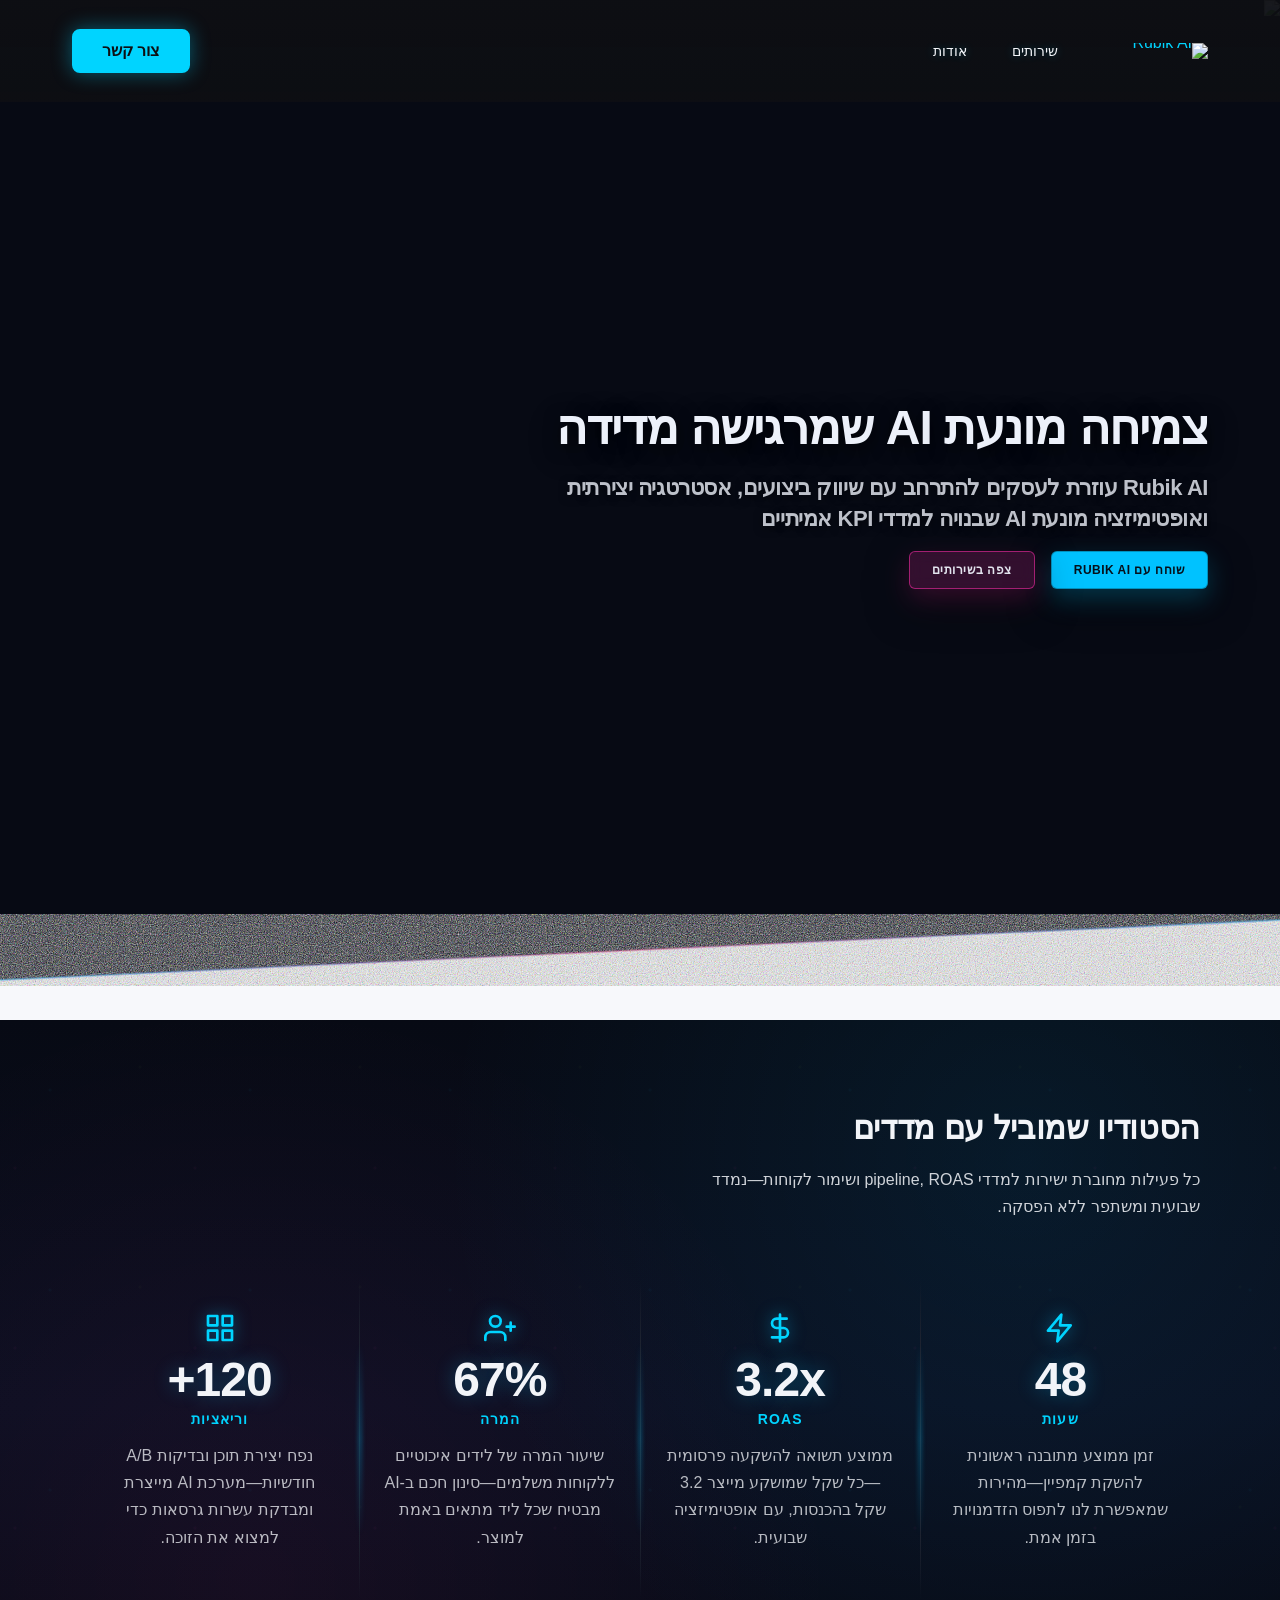
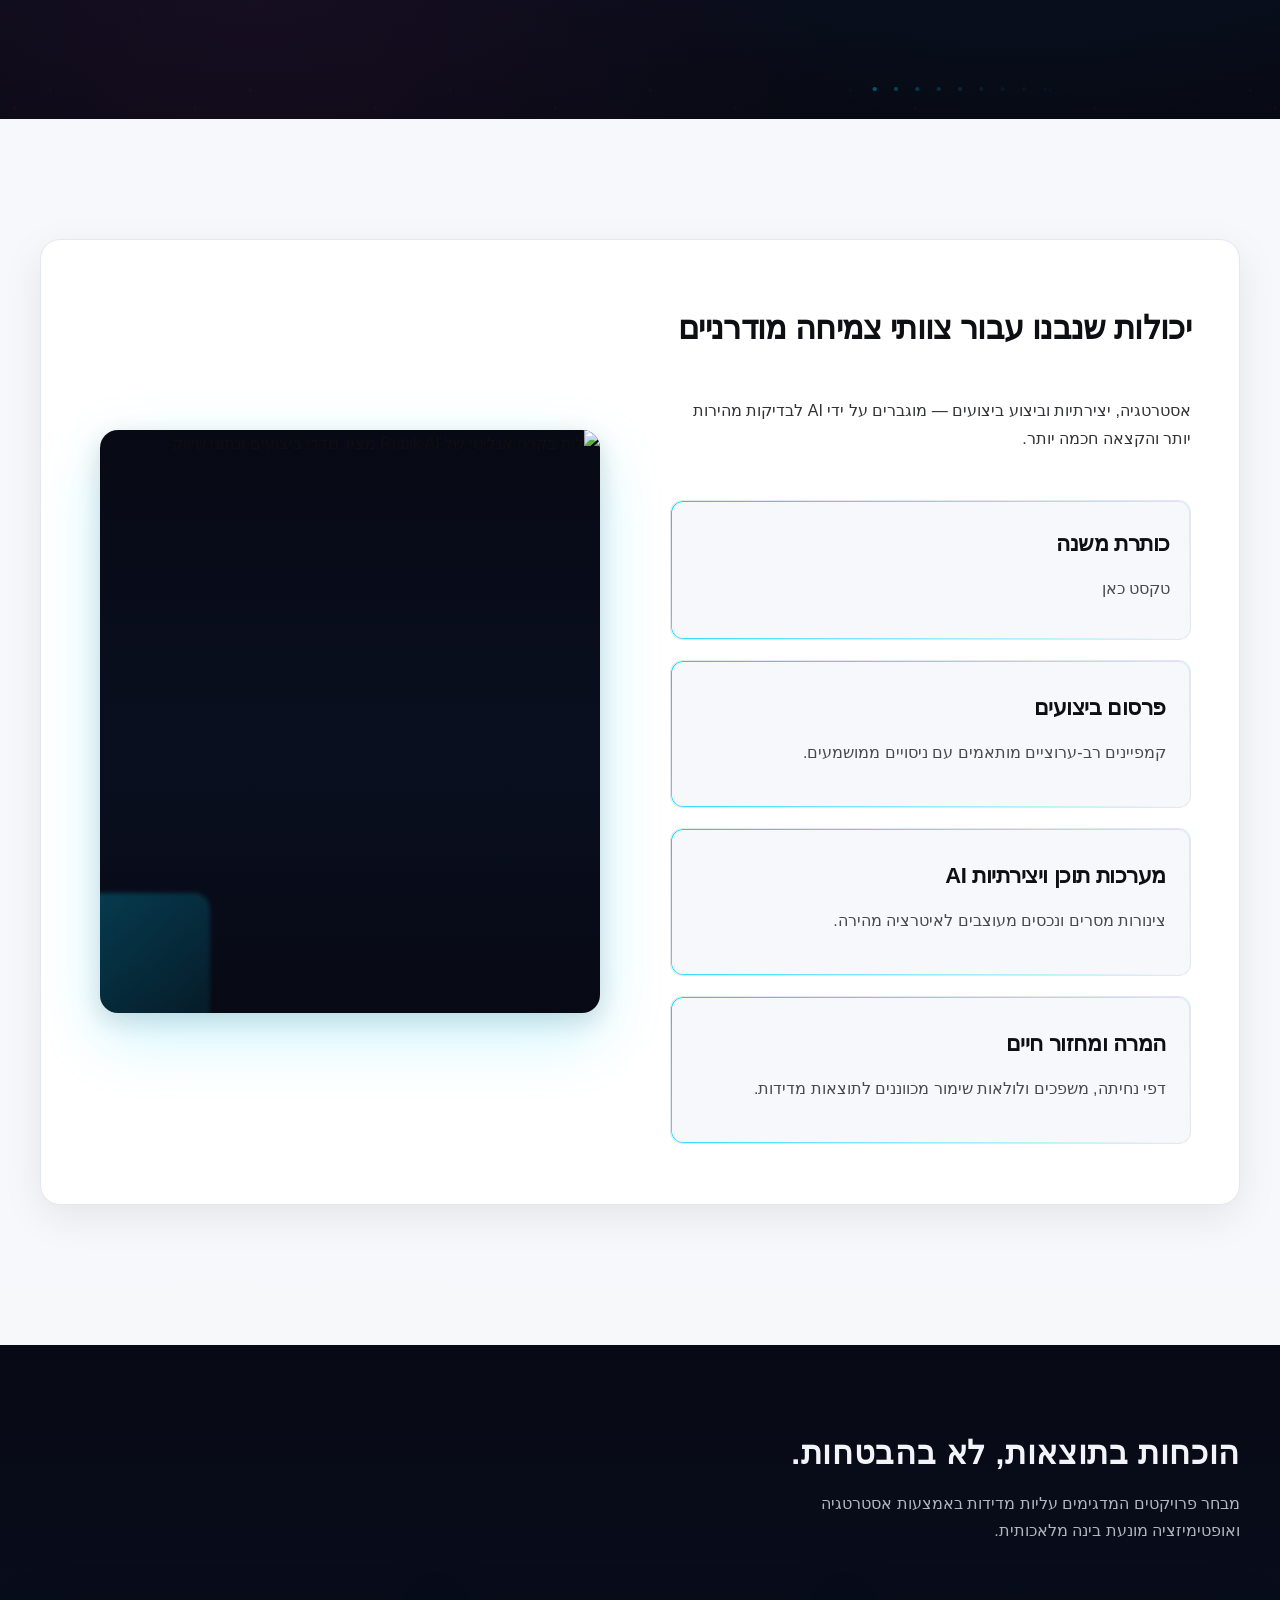
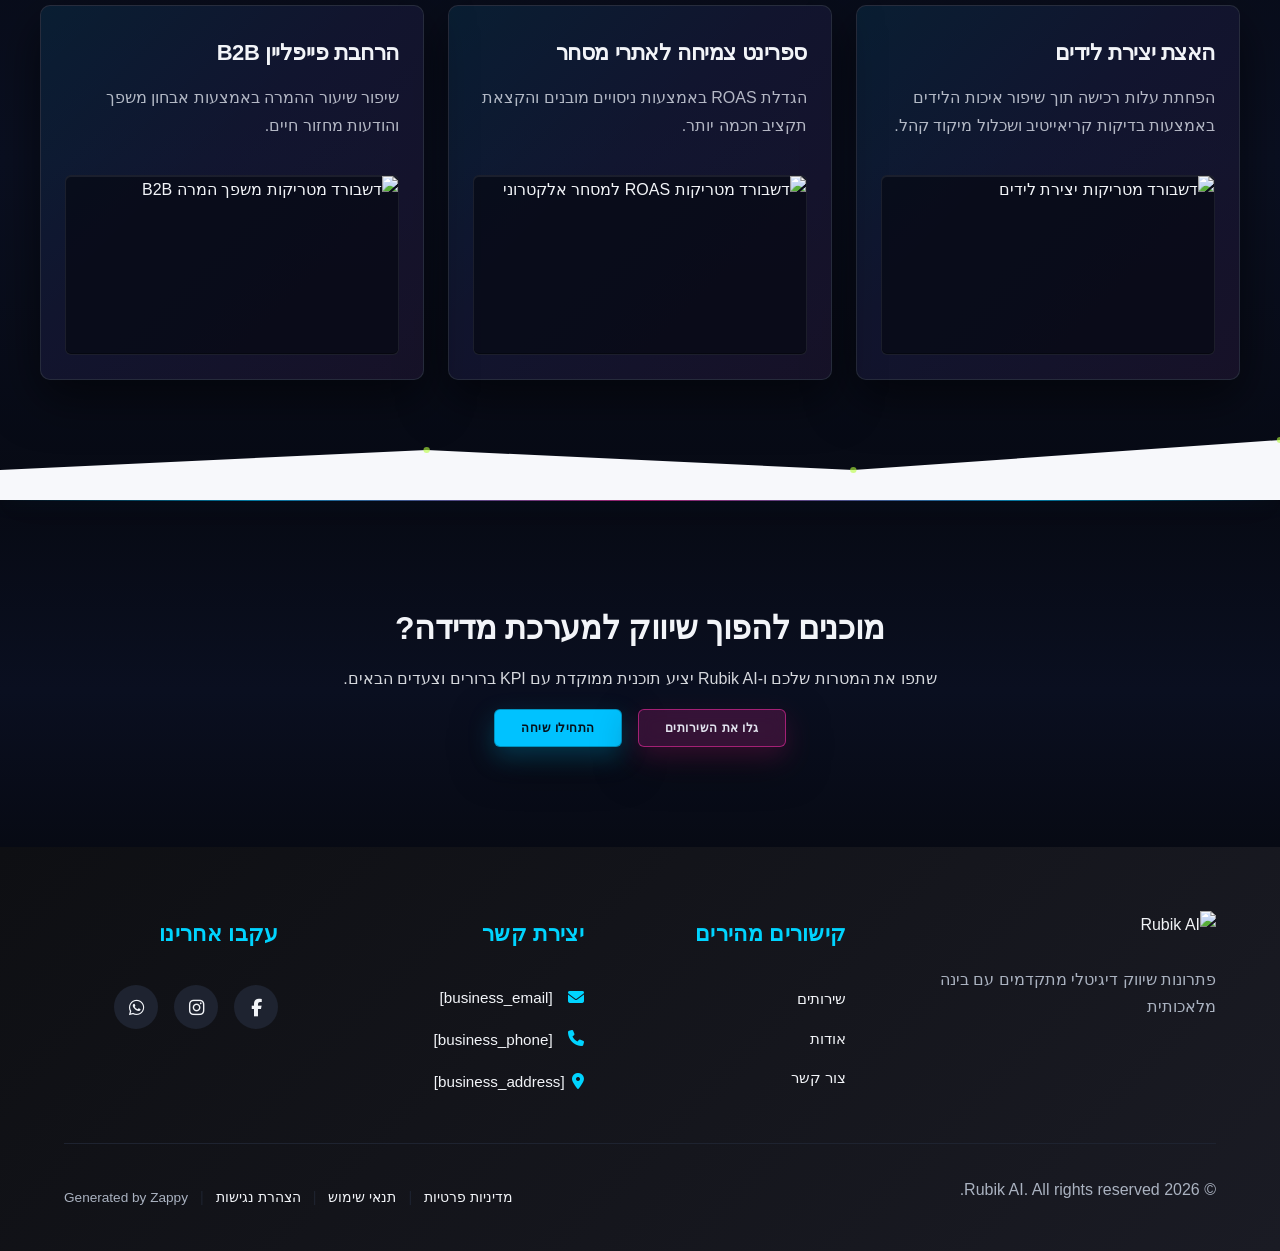
==== commit 48545d3f: "Background sync: Progressive GitHub Sync" ====
--- a/public/index.html
+++ b/public/index.html
@@ -1 +1 @@
-<!doctype html><html dir="rtl" lang="he"><head><meta charset="UTF-8"><meta content="width=device-width,initial-scale=1" name="viewport"><meta content="index, follow" name="robots"><title>פתרונות בינה מלאכותית לשיווק דיגיטלי — Rubik AI</title><meta content="Rubik AI משלבת בינה מלאכותית עם אסטרטגיות שיווק מתקדמות כדי להאיץ את צמיחת העסק שלך. פתרונות חכמים שמניבים תוצאות מדידות ומשמעותיות." name="description"><meta content="open ai rubik's cube, rubik cube ai, שיווק דיגיטלי בינה מלאכותית, Rubik AI, פתרונות שיווק חכמים" name="keywords"><link href="/assets/favicon.ico" rel="icon" type="image/x-icon"><link href="/assets/favicon-16x16.png" rel="icon" type="image/png" sizes="16x16"><link href="/assets/favicon-32x32.png" rel="icon" type="image/png" sizes="32x32"><link href="/assets/favicon-48x48.png" rel="icon" type="image/png" sizes="48x48"><link href="/assets/favicon-192x192.png" rel="icon" type="image/png" sizes="192x192"><link href="/assets/favicon-512x512.png" rel="icon" type="image/png" sizes="512x512"><link href="/assets/apple-touch-icon.png" rel="apple-touch-icon"><script>!function(){"use strict";var t="44d61949-2218-495d-9b27-63eddc02a1ad",e="https://api.zappy5.com/api/analytics/track",a=18e5,n=2592e6,o=!0,i=!0,r=!0;var s=function(){var e="zappy_visitor_"+t,a=null;try{if(a=localStorage.getItem(e)){var o=JSON.parse(a),i=Date.now();if(i-o.created<n)return o.lastSeen=i,localStorage.setItem(e,JSON.stringify(o)),o.id}}catch(t){console.warn("Zappy Analytics: LocalStorage not available")}var r="zv_"+Date.now()+"_"+Math.random().toString(36).substr(2,9);try{localStorage.setItem(e,JSON.stringify({id:r,created:Date.now(),lastSeen:Date.now()}))}catch(t){}return r}(),c=function(){var e="zappy_session_"+t,n=null;try{if(n=sessionStorage.getItem(e)){var o=JSON.parse(n),i=Date.now();if(i-o.timestamp<a)return o.timestamp=i,sessionStorage.setItem(e,JSON.stringify(o)),o.id}}catch(t){console.warn("Zappy Analytics: SessionStorage not available")}var r="zs_"+Date.now()+"_"+Math.random().toString(36).substr(2,9);try{sessionStorage.setItem(e,JSON.stringify({id:r,timestamp:Date.now()}))}catch(t){}return r}();function l(a,n){n=n||{};var o={website_id:t,event_type:a,page_path:window.location.pathname,referrer:document.referrer||"direct",visitor_id:s,session_id:c,metadata:n};if(navigator.sendBeacon){var i=new Blob([JSON.stringify(o)],{type:"application/json"});navigator.sendBeacon(e,i)}else fetch(e,{method:"POST",headers:{"Content-Type":"application/json"},body:JSON.stringify(o),keepalive:!0}).catch(function(t){console.warn("Zappy Analytics: Failed to track event",t)})}o&&l("pageview",{title:document.title,url:window.location.href}),i&&document.addEventListener("click",function(t){var e=t.target;if("BUTTON"===e.tagName||e.closest("button")){var a="BUTTON"===e.tagName?e:e.closest("button");l("click",{element:"button",text:a.textContent.trim().substring(0,100),id:a.id||null,class:a.className||null})}else if("A"===e.tagName||e.closest("a")){var n="A"===e.tagName?e:e.closest("a");l("navigation",{element:"link",text:n.textContent.trim().substring(0,100),href:n.href,external:n.hostname!==window.location.hostname})}},!0),r&&document.addEventListener("submit",function(t){var e=t.target;l("form_submit",{form_id:e.id||null,form_name:e.name||null,form_action:e.action||null,form_method:e.method||"GET"})},!0);var d=Date.now();window.addEventListener("beforeunload",function(){l("page_unload",{time_on_page:Math.floor((Date.now()-d)/1e3),page_path:window.location.pathname})}),window.zappyAnalytics={track:l,getVisitorId:function(){return s},getSessionId:function(){return c}}}()</script><meta content="פתרונות בינה מלאכותית לשיווק דיגיטלי — Rubik AI" property="og:title"><meta content="Rubik AI משלבת בינה מלאכותית עם אסטרטגיות שיווק מתקדמות כדי להאיץ את צמיחת העסק שלך. פתרונות חכמים שמניבים תוצאות מדידות ומשמעותיות." property="og:description"><meta content="website" property="og:type"><meta content="he_IL" property="og:locale"><meta content="summary_large_image" name="twitter:card"><meta content="פתרונות בינה מלאכותית לשיווק דיגיטלי — Rubik AI" name="twitter:title"><meta content="Rubik AI משלבת בינה מלאכותית עם אסטרטגיות שיווק מתקדמות כדי להאיץ את צמיחת העסק שלך. פתרונות חכמים שמניבים תוצאות מדידות ומשמעותיות." name="twitter:description"><link href="https://cdnjs.cloudflare.com/ajax/libs/font-awesome/6.4.0/css/all.min.css" rel="stylesheet"><link href="/assets/favicon.ico" rel="icon" type="image/x-icon"><link href="/assets/favicon-16x16.png" rel="icon" type="image/png" sizes="16x16"><link href="/assets/favicon-32x32.png" rel="icon" type="image/png" sizes="32x32"><link href="/assets/favicon-48x48.png" rel="icon" type="image/png" sizes="48x48"><link href="/assets/favicon-192x192.png" rel="icon" type="image/png" sizes="192x192"><link href="/assets/favicon-512x512.png" rel="icon" type="image/png" sizes="512x512"><link href="/assets/apple-touch-icon.png" rel="apple-touch-icon"><link href="https://cdn.jsdelivr.net/npm/vanilla-cookieconsent@3/dist/cookieconsent.css" rel="stylesheet"/><script src="https://cdn.jsdelivr.net/npm/vanilla-cookieconsent@3/dist/cookieconsent.umd.js"></script><script src="https://cdn.jsdelivr.net/gh/mickidum/acc_toolbar/acctoolbar/acctoolbar.min.js"></script><link href="/styles.css" rel="stylesheet"><style id="zappy-dropdown-submenu-styles">#navMenu li:has(.sub-menu),.nav-menu li:has(.sub-menu),.navbar li:has(.sub-menu),nav li:has(.sub-menu){position:relative}#navMenu .sub-menu,.nav-menu .sub-menu,.navbar .sub-menu,nav .sub-menu{display:block!important;position:absolute!important;top:100%;left:0;min-width:220px;background:#fff;border-radius:8px;box-shadow:0 8px 25px rgba(0,0,0,.15);padding:8px 0;opacity:0;visibility:hidden;transform:translateY(10px);transition:all .3s ease;z-index:1000;list-style:none;pointer-events:none}#navMenu li:hover>.sub-menu,.nav-menu li:hover>.sub-menu,.navbar li:hover>.sub-menu,nav li:hover>.sub-menu{opacity:1!important;visibility:visible!important;transform:translateY(0)!important;pointer-events:auto!important}.sub-menu li{list-style:none;margin:0;padding:0}.sub-menu a{display:block!important;padding:10px 16px!important;color:#333!important;font-weight:500;text-decoration:none;white-space:nowrap;transition:background-color .2s}.sub-menu a:hover{background-color:#f5f5f5}[dir=rtl] .nav-menu .sub-menu,[dir=rtl] .navbar .sub-menu,[dir=rtl] nav .sub-menu,html[lang=ar] .nav-menu .sub-menu,html[lang=ar] .navbar .sub-menu,html[lang=ar] nav .sub-menu,html[lang=he] .nav-menu .sub-menu,html[lang=he] .navbar .sub-menu,html[lang=he] nav .sub-menu{left:auto!important;right:0!important}.sub-menu:empty,.sub-menu:not(:has(li)),.sub-menu:not(:has(li:not(.zappy-hidden-menu-item))){display:none!important;opacity:0!important;visibility:hidden!important;pointer-events:none!important}li:has(.menu-group-title):hover>.sub-menu{opacity:1!important;visibility:visible!important;transform:translateY(0)!important;pointer-events:auto!important}#navMenu>li>.menu-group-title,.nav-menu>li>.menu-group-title{display:inline-block;padding:.5rem 1rem;cursor:default;user-select:none}@media (max-width:768px){#navMenu .sub-menu,.nav-menu .sub-menu,.navbar .sub-menu,nav .sub-menu{position:static!important;transform:none!important;box-shadow:none!important;background:0 0!important;max-height:0;overflow:hidden;opacity:0;visibility:hidden;transition:max-height .3s ease,opacity .3s ease;padding:0!important;border-radius:0!important}.sub-menu.mobile-expanded{max-height:500px!important;opacity:1!important;visibility:visible!important;padding:8px 0 8px 16px!important}[dir=rtl] .sub-menu.mobile-expanded,html[lang=he] .sub-menu.mobile-expanded{padding:8px 16px 8px 0!important}#navMenu li:hover>.sub-menu,.nav-menu li:hover>.sub-menu,.navbar li:hover>.sub-menu,nav li:hover>.sub-menu{opacity:0;visibility:hidden;pointer-events:none}#navMenu li>.sub-menu.mobile-expanded,.nav-menu li>.sub-menu.mobile-expanded,.navbar li>.sub-menu.mobile-expanded,nav li>.sub-menu.mobile-expanded{opacity:1!important;visibility:visible!important;pointer-events:auto!important}#navMenu li:has(.sub-menu),.nav-menu li:has(.sub-menu),.navbar li:has(.sub-menu),nav li:has(.sub-menu){display:flex!important;flex-wrap:wrap!important;align-items:center!important;position:relative!important;min-height:44px!important}#navMenu li:has(.sub-menu)>a,.nav-menu li:has(.sub-menu)>a,.navbar li:has(.sub-menu)>a,nav li:has(.sub-menu)>a{flex:1!important;min-width:0!important}#navMenu li:has(.sub-menu)>.menu-group-title,.nav-menu li:has(.sub-menu)>.menu-group-title,.navbar li:has(.sub-menu)>.menu-group-title,nav li:has(.sub-menu)>.menu-group-title{flex:1!important;min-width:0!important;padding:0!important;line-height:inherit!important}#navMenu li:has(.sub-menu)>.sub-menu,.nav-menu li:has(.sub-menu)>.sub-menu,.navbar li:has(.sub-menu)>.sub-menu,nav li:has(.sub-menu)>.sub-menu{flex-basis:100%!important;width:100%!important}#navMenu li:has(.sub-menu)>a [class*=arrow],#navMenu li:has(.sub-menu)>a [class*=chevron],.nav-menu li:has(.sub-menu)>a .fa-angle-down,.nav-menu li:has(.sub-menu)>a .fa-chevron-down,.nav-menu li:has(.sub-menu)>a [class*=arrow],.nav-menu li:has(.sub-menu)>a [class*=chevron],nav li:has(.sub-menu)>a [class*=arrow],nav li:has(.sub-menu)>a [class*=chevron]{display:none!important;visibility:hidden!important}.mobile-submenu-toggle{display:flex!important;align-items:center!important;justify-content:center!important;width:44px!important;height:auto!important;background:0 0!important;border:none!important;cursor:pointer!important;color:var(--text-dark)!important;position:static!important;flex-shrink:0!important;align-self:stretch!important;z-index:2!important;padding:0!important;margin:0!important}.mobile-submenu-toggle::after{content:''!important;width:0!important;height:0!important;border-left:6px solid transparent!important;border-right:6px solid transparent!important;border-top:7px solid currentColor!important;transition:transform .3s ease!important}.mobile-submenu-toggle.expanded::after{transform:rotate(180deg)!important}.sub-menu a{padding:10px 0!important;display:block!important;color:var(--text-dark)!important}.navbar .sub-menu li a,.zappy-products-dropdown .sub-menu a,nav.navbar .sub-menu li a{color:var(--text-dark)!important}}@media (min-width:769px){.mobile-submenu-toggle{display:none!important}}</style><style id="zappy-widget-visibility">#mic-access-tool-box,#mic-access-tool-general-button,#mic-init-access-tool #mic-access-tool-box,#mic-init-access-tool #mic-access-tool-general-button,#mic-init-access-tool .mic-access-tool-general-button,._access-icon,._access-menu,.mic-access-tool-box,.mic-access-tool-general-button,div[id*=mic-access-tool-box]{display:none!important;visibility:hidden!important;opacity:0!important;pointer-events:none!important}</style></head><body><nav class="navbar" dir="rtl"><button aria-label="Menu" class="mobile-toggle" id="mobileToggle"><svg viewBox="0 0 24 24" fill="none" class="hamburger-icon" height="24" width="24"><path d="M3 12h18M3 6h18M3 18h18" stroke="currentColor" stroke-width="2" stroke-linecap="round"></path></svg><svg viewBox="0 0 24 24" fill="none" class="close-icon" height="24" width="24" style="display:none"><path d="M18 6L6 18M6 6l12 12" stroke="currentColor" stroke-width="2" stroke-linecap="round"></path></svg></button><button aria-label="Call" class="phone-header-btn"><svg viewBox="0 0 24 24" fill="currentColor" height="20" width="20"><path d="M22 16.92v3a2 2 0 0 1-2.18 2 19.79 19.79 0 0 1-8.63-3.07 19.5 19.5 0 0 1-6-6 19.79 19.79 0 0 1-3.07-8.67A2 2 0 0 1 4.11 2h3a2 2 0 0 1 2 1.72 12.84 12.84 0 0 0 .7 2.81 2 2 0 0 1-.45 2.11L8.09 9.91a16 16 0 0 0 6 6l1.27-1.27a2 2 0 0 1 2.11-.45 12.84 12.84 0 0 0 2.81.7A2 2 0 0 1 22 16.92z"></path></svg></button><div class="nav-container"><div class="nav-brand"><a href="/" class="logo-link"><img alt="Rubik AI" src="/assets/rubik-ai-logo.webp" class="logo"/></a></div><ul class="nav-menu" id="navMenu"><li><a href="/services">שירותים</a></li><li><a href="/about">אודות</a></li></ul><div class="nav-cta-container"><a href="/contact" class="nav-cta-btn">צור קשר</a></div></div></nav><main><section class="index-hero-section" data-layout-spec="בית-hero" data-hero-type="fullscreen-scrim"><div class="index-hero-section__bg-wrapper"><img alt="רקע AI אלגוריתמי עם זרמי חלקיקים ניאון" src="/assets/site-index-hero-bg.webp" data-context="Cinematic abstract AI visualization: dark navy-black background with flowing neon cyan and magenta particle streams, subtle network connection lines forming a grid pattern, glowing nodes, digital signal waves, futuristic technology aesthetic, high contrast, dramatic lighting, empty center space for text overlay, professional tech marketing feel" data-placeholder="index-hero-bg" height="1080" width="1920" class="index-hero-section__bg-image" data-hero-bg="true" data-preserve-bg="0"></div><div class="index-hero-section__scrim" aria-hidden="true"></div><div class="index-hero-section__content-wrapper"><div class="index-hero-section__overlay-group"><h1 class="index-hero-section__headline">צמיחה מונעת AI שמרגישה מדידה</h1><h3 class="index-hero-section__subtitle">Rubik AI עוזרת לעסקים להתרחב עם שיווק ביצועים, אסטרטגיה יצירתית ואופטימיזציה מונעת AI שבנויה למדדי KPI אמיתיים</h3><div class="index-hero-section__cta-row"><a href="/contact" class="index-hero-section__btn index-hero-section__btn--primary">שוחח עם Rubik AI</a><a href="/services" class="index-hero-section__btn index-hero-section__btn--secondary">צפה בשירותים</a></div></div></div><div class="index-hero-section__divider-wrapper" aria-hidden="true"><svg viewBox="0 0 1200 120" xmlns="http://www.w3.org/2000/svg" aria-hidden="true" data-no-icon-edit="true" preserveAspectRatio="none"><defs><linearGradient id="index-hero-divider-glow" x1="0%" x2="100%" y1="0%" y2="0%"><stop offset="0%" style="stop-color:#00C2FF;stop-opacity:0.5"></stop><stop offset="50%" style="stop-color:#FF2DAA;stop-opacity:0.4"></stop><stop offset="100%" style="stop-color:#00C2FF;stop-opacity:0.5"></stop></linearGradient><filter id="index-hero-divider-grain"><feTurbulence baseFrequency="0.9" numOctaves="4" result="noise" type="fractalNoise"></feTurbulence><feColorMatrix in="noise" type="saturate" values="0"></feColorMatrix><feBlend in="SourceGraphic" in2="noise" mode="multiply"></feBlend></filter></defs><path d="M0,120 L0,80 L1200,20 L1200,120 Z" fill="var(--bg-light)"></path><path d="M0,80 L1200,20" stroke="url(#index-hero-divider-glow)" stroke-width="2" fill="var(--bg-light)" filter="url(#index-hero-divider-grain)"></path></svg></div></section><section class="index-stats-section" data-layout-spec="בית-stats"><div class="index-stats-section__container"><div class="index-stats-section__header"><h2 class="index-stats-section__title">הסטודיו שמוביל עם מדדים</h2><p class="index-stats-section__intro">כל פעילות מחוברת ישירות למדדי pipeline, ROAS ושימור לקוחות—נמדד שבועית ומשתפר ללא הפסקה.</p></div><div class="index-stats-section__kpi-grid"><div class="index-stats-section__kpi-item"><div class="index-stats-section__kpi-number" data-element-type="icon" data-icon-type="svg"><svg viewBox="0 0 24 24" xmlns="http://www.w3.org/2000/svg" class="index-stats-section__kpi-icon" fill="none"><path d="M13 2L3 14h8l-1 8 10-12h-8l1-8z" stroke="currentColor" stroke-width="2" stroke-linecap="round" stroke-linejoin="round"></path></svg><span class="index-stats-section__kpi-value">48</span><span class="index-stats-section__kpi-unit">שעות</span></div><p class="index-stats-section__kpi-description">זמן ממוצע מתובנה ראשונית להשקת קמפיין—מהירות שמאפשרת לנו לתפוס הזדמנויות בזמן אמת.</p></div><div class="index-stats-section__kpi-separator"></div><div class="index-stats-section__kpi-item"><div class="index-stats-section__kpi-number" data-element-type="icon" data-icon-type="svg"><svg viewBox="0 0 24 24" xmlns="http://www.w3.org/2000/svg" class="index-stats-section__kpi-icon" fill="none"><path d="M12 2v20M17 5H9.5a3.5 3.5 0 000 7h5a3.5 3.5 0 010 7H6" stroke="currentColor" stroke-width="2" stroke-linecap="round" stroke-linejoin="round"></path></svg><span class="index-stats-section__kpi-value">3.2x</span><span class="index-stats-section__kpi-unit">ROAS</span></div><p class="index-stats-section__kpi-description">ממוצע תשואה להשקעה פרסומית—כל שקל שמושקע מייצר 3.2 שקל בהכנסות, עם אופטימיזציה שבועית.</p></div><div class="index-stats-section__kpi-separator"></div><div class="index-stats-section__kpi-item"><div class="index-stats-section__kpi-number" data-element-type="icon" data-icon-type="svg"><svg viewBox="0 0 24 24" xmlns="http://www.w3.org/2000/svg" class="index-stats-section__kpi-icon" fill="none"><path d="M16 21v-2a4 4 0 00-4-4H5a4 4 0 00-4 4v2M8.5 11a4 4 0 100-8 4 4 0 000 8zM20 8v6M23 11h-6" stroke="currentColor" stroke-width="2" stroke-linecap="round" stroke-linejoin="round"></path></svg><span class="index-stats-section__kpi-value">67%</span><span class="index-stats-section__kpi-unit">המרה</span></div><p class="index-stats-section__kpi-description">שיעור המרה של לידים איכוטיים ללקוחות משלמים—סינון חכם ב-AI מבטיח שכל ליד מתאים באמת למוצר.</p></div><div class="index-stats-section__kpi-separator"></div><div class="index-stats-section__kpi-item"><div class="index-stats-section__kpi-number" data-element-type="icon" data-icon-type="svg"><svg viewBox="0 0 24 24" xmlns="http://www.w3.org/2000/svg" class="index-stats-section__kpi-icon" fill="none"><rect height="7" stroke="currentColor" stroke-linecap="round" stroke-linejoin="round" stroke-width="2" width="7" x="3" y="3"></rect><rect height="7" stroke="currentColor" stroke-linecap="round" stroke-linejoin="round" stroke-width="2" width="7" x="14" y="3"></rect><rect height="7" stroke="currentColor" stroke-linecap="round" stroke-linejoin="round" stroke-width="2" width="7" x="14" y="14"></rect><rect height="7" stroke="currentColor" stroke-linecap="round" stroke-linejoin="round" stroke-width="2" width="7" x="3" y="14"></rect></svg><span class="index-stats-section__kpi-value">120+</span><span class="index-stats-section__kpi-unit">וריאציות</span></div><p class="index-stats-section__kpi-description">נפח יצירת תוכן ובדיקות A/B חודשיות—מערכת AI מייצרת ומבדקת עשרות גרסאות כדי למצוא את הזוכה.</p></div></div></div><div class="index-stats-section__divider-wrapper"><svg viewBox="0 0 1200 60" xmlns="http://www.w3.org/2000/svg" aria-hidden="true" data-no-icon-edit="true" preserveAspectRatio="none"><defs><linearGradient id="scanline-fade" x1="0%" x2="100%" y1="0%" y2="0%"><stop offset="0%" style="stop-color:#00C2FF;stop-opacity:0.6"></stop><stop offset="50%" style="stop-color:#00C2FF;stop-opacity:0.3"></stop><stop offset="100%" style="stop-color:#00C2FF"></stop></linearGradient></defs><line stroke="url(#scanline-fade)" stroke-width="2" x1="0" x2="800" y1="30" y2="30"></line><circle cx="820" cy="30" fill="#00C2FF" opacity="0.4" r="2"></circle><circle cx="840" cy="30" fill="#00C2FF" opacity="0.3" r="2"></circle><circle cx="860" cy="30" fill="#00C2FF" opacity="0.25" r="2"></circle><circle cx="880" cy="30" fill="#00C2FF" opacity="0.2" r="2"></circle><circle cx="900" cy="30" fill="#00C2FF" opacity="0.15" r="2"></circle><circle cx="920" cy="30" fill="#00C2FF" opacity="0.1" r="2"></circle><circle cx="940" cy="30" fill="#00C2FF" opacity="0.08" r="2"></circle><circle cx="960" cy="30" fill="#00C2FF" opacity="0.06" r="2"></circle><circle cx="980" cy="30" fill="#00C2FF" opacity="0.04" r="2"></circle><circle cx="1000" cy="30" fill="#00C2FF" opacity="0.02" r="2"></circle></svg></div></section><section class="index-capabilities-section" data-layout-spec="בית-capabilities"><div class="index-capabilities-container"><div class="index-capabilities-content"><div class="index-capabilities-text-column"><h2 class="index-capabilities-title">יכולות שנבנו עבור צוותי צמיחה מודרניים</h2><p class="index-capabilities-intro">אסטרטגיה, יצירתיות וביצוע ביצועים — מוגברים על ידי AI לבדיקות מהירות יותר והקצאה חכמה יותר.</p><div class="index-capabilities-cards"><article class="index-capabilities-card"><h3 class="index-capabilities-card-title">פרסום ביצועים</h3><p class="index-capabilities-card-text">קמפיינים רב-ערוציים מותאמים עם ניסויים ממושמעים.</p></article><article class="index-capabilities-card"><h3 class="index-capabilities-card-title">מערכות תוכן ויצירתיות AI</h3><p class="index-capabilities-card-text">צינורות מסרים ונכסים מעוצבים לאיטרציה מהירה.</p></article><article class="index-capabilities-card"><h3 class="index-capabilities-card-title">המרה ומחזור חיים</h3><p class="index-capabilities-card-text">דפי נחיתה, משפכים ולולאות שימור מכווננים לתוצאות מדידות.</p></article></div></div><div class="index-capabilities-image-column"><div class="index-capabilities-image-frame"><img alt="לוח בקרה אנליטי של Rubik AI מציג מדדי ביצועים ונתוני שיווק" src="/assets/site-index-capabilities-dashboard-ui.webp" data-context="Dark UI dashboard screenshot showing analytics and performance metrics for a digital marketing platform. Display graphs, KPIs, conversion funnels, and data visualizations in a sleek modern interface with cyan and magenta accent colors. High-tech, professional, AI-powered marketing analytics dashboard." data-placeholder="index-capabilities-dashboard-ui" height="700" width="600"><div class="index-capabilities-backplate"></div></div></div></div></div><div class="index-capabilities-divider-wrapper"><svg viewBox="0 0 1200 120" xmlns="http://www.w3.org/2000/svg" aria-hidden="true" data-no-icon-edit="true" preserveAspectRatio="none"><defs><linearGradient id="index-capabilities-divider-gradient" x1="0%" x2="100%" y1="0%" y2="0%"><stop offset="0%" style="stop-color:#F7F8FB;stop-opacity:1"></stop><stop offset="50%" style="stop-color:#0E0F13;stop-opacity:1"></stop><stop offset="100%" style="stop-color:#0E0F13;stop-opacity:1"></stop></linearGradient><linearGradient id="index-capabilities-divider-magenta" x1="0%" x2="100%" y1="0%" y2="0%"><stop offset="0%" style="stop-color:rgba(255,45,170,0)"></stop><stop offset="50%" style="stop-color:rgba(255,45,170,0.4);stop-opacity:1"></stop><stop offset="100%" style="stop-color:rgba(255,45,170,0)"></stop></linearGradient></defs><path d="M0,120 L0,60 Q300,55 600,60 T1200,60 L1200,120 Z" fill="var(--bg-light)"></path><path d="M0,120 L0,58 Q300,53 600,58 T1200,58 L1200,120 Z" fill="var(--bg-light)" opacity="0.6"></path></svg></div></section><section class="index-case-studies-section" data-layout-spec="בית-case-studies"><div class="index-case-studies-container"><div class="index-case-studies-header"><h2>הוכחות בתוצאות, לא בהבטחות.</h2><p>מבחר פרויקטים המדגימים עליות מדידות באמצעות אסטרטגיה ואופטימיזציה מונעת בינה מלאכותית.</p></div><div class="index-case-studies-grid"><article class="index-case-studies-card"><div class="index-case-studies-card-content"><h3>האצת יצירת לידים</h3><p>הפחתת עלות רכישה תוך שיפור איכות הלידים באמצעות בדיקות קריאייטיב ושכלול מיקוד קהל.</p></div><div class="index-case-studies-chart-wrapper"><img alt="דשבורד מטריקות יצירת לידים" src="/assets/site-index-case-studies-image-1.webp" data-context="Minimalist dashboard UI snippet showing lead generation metrics for a digital marketing campaign - dark themed interface with cyan and magenta accent colors, clean line charts showing upward trend in lead quality, KPI cards with numbers, professional business analytics visualization, cinematic noir aesthetic with subtle grid lines" data-placeholder="index-case-studies-image-1" height="180" width="600"></div></article><article class="index-case-studies-card"><div class="index-case-studies-card-content"><h3>ספרינט צמיחה לאתרי מסחר</h3><p>הגדלת ROAS באמצעות ניסויים מובנים והקצאת תקציב חכמה יותר.</p></div><div class="index-case-studies-chart-wrapper"><img alt="דשבורד מטריקות ROAS למסחר אלקטרוני" src="/assets/site-index-case-studies-image-2.webp" data-context="Clean ecommerce analytics dashboard fragment showing ROAS improvement metrics - dark UI with neon cyan highlights, bar charts comparing before/after performance, conversion rate indicators, budget allocation visualization, modern tech aesthetic with subtle geometric patterns" data-placeholder="index-case-studies-image-2" height="180" width="600"></div></article><article class="index-case-studies-card"><div class="index-case-studies-card-content"><h3>הרחבת פייפליין B2B</h3><p>שיפור שיעור ההמרה באמצעות אבחון משפך והודעות מחזור חיים.</p></div><div class="index-case-studies-chart-wrapper"><img alt="דשבורד מטריקות משפך המרה B2B" src="/assets/site-index-case-studies-image-3.webp" data-context="Sophisticated B2B funnel analytics dashboard showing conversion rate improvements - dark interface with magenta and lime accent highlights, funnel visualization with stages, lifecycle messaging metrics, professional enterprise analytics look, cinematic tech aesthetic with data rhythms" data-placeholder="index-case-studies-image-3" height="180" width="600"></div></article></div></div><div class="index-case-studies-divider-wrapper"><svg viewBox="0 0 1200 100" xmlns="http://www.w3.org/2000/svg" aria-hidden="true" data-no-icon-edit="true" preserveAspectRatio="none"><defs><linearGradient id="case-studies-divider-gradient" x1="0%" x2="100%" y1="0%" y2="0%"><stop offset="0%" style="stop-color:#070A14;stop-opacity:1"></stop><stop offset="50%" style="stop-color:#0A0F20;stop-opacity:1"></stop><stop offset="100%" style="stop-color:#070A14;stop-opacity:1"></stop></linearGradient></defs><path d="M0,100 L0,70 L400,50 L800,70 L1200,40 L1200,100 Z" fill="var(--bg-light)"></path><circle cx="400" cy="50" fill="#B8FF3D" opacity="0.6" r="3"></circle><circle cx="800" cy="70" fill="#B8FF3D" opacity="0.6" r="3"></circle><circle cx="1200" cy="40" fill="#B8FF3D" opacity="0.6" r="3"></circle></svg></div></section><section class="index-cta-section" data-layout-spec="בית-cta"><div class="index-cta-divider-top"></div><div class="index-cta-container"><h2 class="index-cta-headline">מוכנים להפוך שיווק למערכת מדידה?</h2><p class="index-cta-description">שתפו את המטרות שלכם ו-Rubik AI יציע תוכנית ממוקדת עם KPI ברורים וצעדים הבאים.</p><div class="index-cta-buttons"><a href="/contact" class="index-cta-btn index-cta-btn-primary">התחילו שיחה</a><a href="/services" class="index-cta-btn index-cta-btn-secondary">גלו את השירותים</a></div></div></section></main><footer class="site-footer"><div class="footer-container"><div class="footer-top"><div class="footer-column footer-company"><img alt="Rubik AI" src="/assets/rubik-ai-logo.webp" class="logo"/><p class="company-tagline">פתרונות שיווק דיגיטלי מתקדמים עם בינה מלאכותית</p></div><div class="footer-column footer-links"><h3 class="footer-heading">קישורים מהירים</h3><ul class="footer-nav"><li><a href="/services">שירותים</a></li><li><a href="/about">אודות</a></li><li><a href="/contact">צור קשר</a></li></ul></div><div class="footer-column footer-contact"><h3 class="footer-heading">יצירת קשר</h3><ul class="contact-list"><li><i class="fas fa-envelope"></i><a href="mailto:[business_email]">[business_email]</a></li><li><i class="fas fa-phone"></i><a href="tel:[business_phone]">[business_phone]</a></li><li><a href="/"><i class="fas fa-map-marker-alt"></i><span>[business_address]</span></a></li></ul></div><div class="footer-column footer-social"><h3 class="footer-heading">עקבו אחרינו</h3><div class="social-links"><a href="[facebook_handle]" aria-label="Facebook" rel="noopener noreferrer" target="_blank"><i class="fab fa-facebook-f"></i></a><a href="[instagram_handle]" aria-label="Instagram" rel="noopener noreferrer" target="_blank"><i class="fab fa-instagram"></i></a><a href="[whatsapp_handle]" aria-label="WhatsApp" rel="noopener noreferrer" target="_blank"><i class="fab fa-whatsapp"></i></a></div></div></div><div class="footer-bottom"><div class="footer-bottom-content"><div class="copyright"><p>© 2026 Rubik AI. All rights reserved.</p></div><div class="footer-legal"><a href="/privacy">מדיניות פרטיות</a><span class="separator">|</span><a href="/terms">תנאי שימוש</a><span class="separator">|</span><a href="/accessibility">הצהרת נגישות</a><span class="separator">|</span><a href="https://zappy5.com" class="zappy-attribution" rel="noopener noreferrer" target="_blank">Generated by Zappy</a></div></div></div></div></footer><a href="https://wa.me/[whatsapp_handle]" class="whatsapp-float" aria-label="WhatsApp"><i class="fab fa-whatsapp"></i></a><div data-integration="accessibility:toolbar"></div><script src="/script.js"></script><script id="zappy-mobile-submenu-script">!function(){function e(){if(window.innerWidth>768)return document.querySelectorAll(".mobile-submenu-toggle").forEach(function(e){e.remove()}),void document.querySelectorAll(".sub-menu.mobile-expanded").forEach(function(e){e.classList.remove("mobile-expanded")});document.querySelectorAll(".nav-menu li:has(.sub-menu), nav li:has(.sub-menu), .navbar li:has(.sub-menu), #navMenu li:has(.sub-menu)").forEach(function(e){if(!e.querySelector(".mobile-submenu-toggle")){var t=e.querySelector(".sub-menu"),n=e.querySelector(":scope > a");if(t&&n){var o=document.createElement("button");o.className="mobile-submenu-toggle",o.setAttribute("aria-label","Toggle submenu"),o.setAttribute("type","button"),n.insertAdjacentElement("afterend",o),o.addEventListener("click",function(e){e.preventDefault(),e.stopPropagation(),document.querySelectorAll(".sub-menu.mobile-expanded").forEach(function(e){if(e!==t){e.classList.remove("mobile-expanded");var n=e.parentElement.querySelector(".mobile-submenu-toggle");n&&n.classList.remove("expanded")}}),t.classList.toggle("mobile-expanded"),o.classList.toggle("expanded")})}}})}var t;"loading"===document.readyState?document.addEventListener("DOMContentLoaded",e):e(),window.addEventListener("resize",function(){clearTimeout(t),t=setTimeout(e,250)});var n=new MutationObserver(function(t){t.forEach(function(t){if("attributes"===t.type){var n=t.target;n.classList&&(n.classList.contains("active")||n.classList.contains("open"))&&setTimeout(e,100)}})});setTimeout(function(){document.querySelectorAll(".mobile-menu, .nav-menu, #navMenu, nav").forEach(function(e){n.observe(e,{attributes:!0,attributeFilter:["class","style"]})})},500)}()</script><script id="zappy-navbar-scroll-effect">!function(){var e=document.querySelector("nav.navbar,.navbar:not(.zappy-catalog-menu)"),t=document.querySelector(".zappy-catalog-menu");if(e){var r="rgba(14,15,19,0.85)";e.style.transition="background 0.3s ease,backdrop-filter 0.3s ease,-webkit-backdrop-filter 0.3s ease,box-shadow 0.3s ease",t&&(t.style.transition="background 0.3s ease,backdrop-filter 0.3s ease,-webkit-backdrop-filter 0.3s ease"),window.addEventListener("scroll",a,{passive:!0}),a()}function a(){(window.scrollY||window.pageYOffset)>60?(e.style.background=r,e.style.backdropFilter="blur(12px)",e.style.webkitBackdropFilter="blur(12px)",e.style.boxShadow="0 2px 16px rgba(0,0,0,0.12)",t&&(t.style.background=r,t.style.backdropFilter="blur(12px)",t.style.webkitBackdropFilter="blur(12px)")):(e.style.background="transparent",e.style.backdropFilter="none",e.style.webkitBackdropFilter="none",e.style.boxShadow="none",t&&(t.style.background="transparent",t.style.backdropFilter="none",t.style.webkitBackdropFilter="none"))}}()</script></body></html>+<!doctype html><html dir="rtl" lang="he"><head><meta charset="UTF-8"><meta content="width=device-width,initial-scale=1" name="viewport"><meta content="index, follow" name="robots"><title>פתרונות בינה מלאכותית לשיווק דיגיטלי — Rubik AI</title><meta content="Rubik AI משלבת בינה מלאכותית עם אסטרטגיות שיווק מתקדמות כדי להאיץ את צמיחת העסק שלך. פתרונות חכמים שמניבים תוצאות מדידות ומשמעותיות." name="description"><meta content="open ai rubik's cube, rubik cube ai, שיווק דיגיטלי בינה מלאכותית, Rubik AI, פתרונות שיווק חכמים" name="keywords"><link href="/assets/favicon.ico" rel="icon" type="image/x-icon"><link href="/assets/favicon-16x16.png" rel="icon" type="image/png" sizes="16x16"><link href="/assets/favicon-32x32.png" rel="icon" type="image/png" sizes="32x32"><link href="/assets/favicon-48x48.png" rel="icon" type="image/png" sizes="48x48"><link href="/assets/favicon-192x192.png" rel="icon" type="image/png" sizes="192x192"><link href="/assets/favicon-512x512.png" rel="icon" type="image/png" sizes="512x512"><link href="/assets/apple-touch-icon.png" rel="apple-touch-icon"><script>!function(){"use strict";var t="44d61949-2218-495d-9b27-63eddc02a1ad",e="https://api.zappy5.com/api/analytics/track",a=18e5,n=2592e6,o=!0,i=!0,r=!0;var s=function(){var e="zappy_visitor_"+t,a=null;try{if(a=localStorage.getItem(e)){var o=JSON.parse(a),i=Date.now();if(i-o.created<n)return o.lastSeen=i,localStorage.setItem(e,JSON.stringify(o)),o.id}}catch(t){console.warn("Zappy Analytics: LocalStorage not available")}var r="zv_"+Date.now()+"_"+Math.random().toString(36).substr(2,9);try{localStorage.setItem(e,JSON.stringify({id:r,created:Date.now(),lastSeen:Date.now()}))}catch(t){}return r}(),c=function(){var e="zappy_session_"+t,n=null;try{if(n=sessionStorage.getItem(e)){var o=JSON.parse(n),i=Date.now();if(i-o.timestamp<a)return o.timestamp=i,sessionStorage.setItem(e,JSON.stringify(o)),o.id}}catch(t){console.warn("Zappy Analytics: SessionStorage not available")}var r="zs_"+Date.now()+"_"+Math.random().toString(36).substr(2,9);try{sessionStorage.setItem(e,JSON.stringify({id:r,timestamp:Date.now()}))}catch(t){}return r}();function l(a,n){n=n||{};var o={website_id:t,event_type:a,page_path:window.location.pathname,referrer:document.referrer||"direct",visitor_id:s,session_id:c,metadata:n};if(navigator.sendBeacon){var i=new Blob([JSON.stringify(o)],{type:"application/json"});navigator.sendBeacon(e,i)}else fetch(e,{method:"POST",headers:{"Content-Type":"application/json"},body:JSON.stringify(o),keepalive:!0}).catch(function(t){console.warn("Zappy Analytics: Failed to track event",t)})}o&&l("pageview",{title:document.title,url:window.location.href}),i&&document.addEventListener("click",function(t){var e=t.target;if("BUTTON"===e.tagName||e.closest("button")){var a="BUTTON"===e.tagName?e:e.closest("button");l("click",{element:"button",text:a.textContent.trim().substring(0,100),id:a.id||null,class:a.className||null})}else if("A"===e.tagName||e.closest("a")){var n="A"===e.tagName?e:e.closest("a");l("navigation",{element:"link",text:n.textContent.trim().substring(0,100),href:n.href,external:n.hostname!==window.location.hostname})}},!0),r&&document.addEventListener("submit",function(t){var e=t.target;l("form_submit",{form_id:e.id||null,form_name:e.name||null,form_action:e.action||null,form_method:e.method||"GET"})},!0);var d=Date.now();window.addEventListener("beforeunload",function(){l("page_unload",{time_on_page:Math.floor((Date.now()-d)/1e3),page_path:window.location.pathname})}),window.zappyAnalytics={track:l,getVisitorId:function(){return s},getSessionId:function(){return c}}}()</script><meta content="פתרונות בינה מלאכותית לשיווק דיגיטלי — Rubik AI" property="og:title"><meta content="Rubik AI משלבת בינה מלאכותית עם אסטרטגיות שיווק מתקדמות כדי להאיץ את צמיחת העסק שלך. פתרונות חכמים שמניבים תוצאות מדידות ומשמעותיות." property="og:description"><meta content="website" property="og:type"><meta content="he_IL" property="og:locale"><meta content="summary_large_image" name="twitter:card"><meta content="פתרונות בינה מלאכותית לשיווק דיגיטלי — Rubik AI" name="twitter:title"><meta content="Rubik AI משלבת בינה מלאכותית עם אסטרטגיות שיווק מתקדמות כדי להאיץ את צמיחת העסק שלך. פתרונות חכמים שמניבים תוצאות מדידות ומשמעותיות." name="twitter:description"><link href="https://cdnjs.cloudflare.com/ajax/libs/font-awesome/6.4.0/css/all.min.css" rel="stylesheet"><link href="/assets/favicon.ico" rel="icon" type="image/x-icon"><link href="/assets/favicon-16x16.png" rel="icon" type="image/png" sizes="16x16"><link href="/assets/favicon-32x32.png" rel="icon" type="image/png" sizes="32x32"><link href="/assets/favicon-48x48.png" rel="icon" type="image/png" sizes="48x48"><link href="/assets/favicon-192x192.png" rel="icon" type="image/png" sizes="192x192"><link href="/assets/favicon-512x512.png" rel="icon" type="image/png" sizes="512x512"><link href="/assets/apple-touch-icon.png" rel="apple-touch-icon"><link href="https://cdn.jsdelivr.net/npm/vanilla-cookieconsent@3/dist/cookieconsent.css" rel="stylesheet"><script src="https://cdn.jsdelivr.net/npm/vanilla-cookieconsent@3/dist/cookieconsent.umd.js"></script><script src="https://cdn.jsdelivr.net/gh/mickidum/acc_toolbar/acctoolbar/acctoolbar.min.js"></script><link href="/styles.css" rel="stylesheet"><style id="zappy-dropdown-submenu-styles">#navMenu li:has(.sub-menu),.nav-menu li:has(.sub-menu),.navbar li:has(.sub-menu),nav li:has(.sub-menu){position:relative}#navMenu .sub-menu,.nav-menu .sub-menu,.navbar .sub-menu,nav .sub-menu{display:block!important;position:absolute!important;top:100%;left:0;min-width:220px;background:#fff;border-radius:8px;box-shadow:0 8px 25px rgba(0,0,0,.15);padding:8px 0;opacity:0;visibility:hidden;transform:translateY(10px);transition:all .3s ease;z-index:1000;list-style:none;pointer-events:none}#navMenu li:hover>.sub-menu,.nav-menu li:hover>.sub-menu,.navbar li:hover>.sub-menu,nav li:hover>.sub-menu{opacity:1!important;visibility:visible!important;transform:translateY(0)!important;pointer-events:auto!important}.sub-menu li{list-style:none;margin:0;padding:0}.sub-menu a{display:block!important;padding:10px 16px!important;color:#333!important;font-weight:500;text-decoration:none;white-space:nowrap;transition:background-color .2s}.sub-menu a:hover{background-color:#f5f5f5}[dir=rtl] .nav-menu .sub-menu,[dir=rtl] .navbar .sub-menu,[dir=rtl] nav .sub-menu,html[lang=ar] .nav-menu .sub-menu,html[lang=ar] .navbar .sub-menu,html[lang=ar] nav .sub-menu,html[lang=he] .nav-menu .sub-menu,html[lang=he] .navbar .sub-menu,html[lang=he] nav .sub-menu{left:auto!important;right:0!important}.sub-menu:empty,.sub-menu:not(:has(li)),.sub-menu:not(:has(li:not(.zappy-hidden-menu-item))){display:none!important;opacity:0!important;visibility:hidden!important;pointer-events:none!important}li:has(.menu-group-title):hover>.sub-menu{opacity:1!important;visibility:visible!important;transform:translateY(0)!important;pointer-events:auto!important}#navMenu>li>.menu-group-title,.nav-menu>li>.menu-group-title{display:inline-block;padding:.5rem 1rem;cursor:default;user-select:none}@media (max-width:768px){#navMenu .sub-menu,.nav-menu .sub-menu,.navbar .sub-menu,nav .sub-menu{position:static!important;transform:none!important;box-shadow:none!important;background:0 0!important;max-height:0;overflow:hidden;opacity:0;visibility:hidden;transition:max-height .3s ease,opacity .3s ease;padding:0!important;border-radius:0!important}.sub-menu.mobile-expanded{max-height:500px!important;opacity:1!important;visibility:visible!important;padding:8px 0 8px 16px!important}[dir=rtl] .sub-menu.mobile-expanded,html[lang=he] .sub-menu.mobile-expanded{padding:8px 16px 8px 0!important}#navMenu li:hover>.sub-menu,.nav-menu li:hover>.sub-menu,.navbar li:hover>.sub-menu,nav li:hover>.sub-menu{opacity:0;visibility:hidden;pointer-events:none}#navMenu li>.sub-menu.mobile-expanded,.nav-menu li>.sub-menu.mobile-expanded,.navbar li>.sub-menu.mobile-expanded,nav li>.sub-menu.mobile-expanded{opacity:1!important;visibility:visible!important;pointer-events:auto!important}#navMenu li:has(.sub-menu),.nav-menu li:has(.sub-menu),.navbar li:has(.sub-menu),nav li:has(.sub-menu){display:flex!important;flex-wrap:wrap!important;align-items:center!important;position:relative!important;min-height:44px!important}#navMenu li:has(.sub-menu)>a,.nav-menu li:has(.sub-menu)>a,.navbar li:has(.sub-menu)>a,nav li:has(.sub-menu)>a{flex:1!important;min-width:0!important}#navMenu li:has(.sub-menu)>.menu-group-title,.nav-menu li:has(.sub-menu)>.menu-group-title,.navbar li:has(.sub-menu)>.menu-group-title,nav li:has(.sub-menu)>.menu-group-title{flex:1!important;min-width:0!important;padding:0!important;line-height:inherit!important}#navMenu li:has(.sub-menu)>.sub-menu,.nav-menu li:has(.sub-menu)>.sub-menu,.navbar li:has(.sub-menu)>.sub-menu,nav li:has(.sub-menu)>.sub-menu{flex-basis:100%!important;width:100%!important}#navMenu li:has(.sub-menu)>a [class*=arrow],#navMenu li:has(.sub-menu)>a [class*=chevron],.nav-menu li:has(.sub-menu)>a .fa-angle-down,.nav-menu li:has(.sub-menu)>a .fa-chevron-down,.nav-menu li:has(.sub-menu)>a [class*=arrow],.nav-menu li:has(.sub-menu)>a [class*=chevron],nav li:has(.sub-menu)>a [class*=arrow],nav li:has(.sub-menu)>a [class*=chevron]{display:none!important;visibility:hidden!important}.mobile-submenu-toggle{display:flex!important;align-items:center!important;justify-content:center!important;width:44px!important;height:auto!important;background:0 0!important;border:none!important;cursor:pointer!important;color:var(--text-dark)!important;position:static!important;flex-shrink:0!important;align-self:stretch!important;z-index:2!important;padding:0!important;margin:0!important}.mobile-submenu-toggle::after{content:''!important;width:0!important;height:0!important;border-left:6px solid transparent!important;border-right:6px solid transparent!important;border-top:7px solid currentColor!important;transition:transform .3s ease!important}.mobile-submenu-toggle.expanded::after{transform:rotate(180deg)!important}.sub-menu a{padding:10px 0!important;display:block!important;color:var(--text-dark)!important}.navbar .sub-menu li a,.zappy-products-dropdown .sub-menu a,nav.navbar .sub-menu li a{color:var(--text-dark)!important}}@media (min-width:769px){.mobile-submenu-toggle{display:none!important}}</style><style id="zappy-widget-visibility">#mic-access-tool-box,#mic-access-tool-general-button,#mic-init-access-tool #mic-access-tool-box,#mic-init-access-tool #mic-access-tool-general-button,#mic-init-access-tool .mic-access-tool-general-button,._access-icon,._access-menu,.mic-access-tool-box,.mic-access-tool-general-button,div[id*=mic-access-tool-box]{display:none!important;visibility:hidden!important;opacity:0!important;pointer-events:none!important}</style></head><body><nav class="navbar" dir="rtl"><button aria-label="Menu" class="mobile-toggle" id="mobileToggle"><svg viewbox="0 0 24 24" fill="none" class="hamburger-icon" height="24" width="24"><path d="M3 12h18M3 6h18M3 18h18" stroke="currentColor" stroke-width="2" stroke-linecap="round"></path></svg><svg viewbox="0 0 24 24" fill="none" class="close-icon" height="24" width="24" style="display:none"><path d="M18 6L6 18M6 6l12 12" stroke="currentColor" stroke-width="2" stroke-linecap="round"></path></svg></button><button aria-label="Call" class="phone-header-btn"><svg viewbox="0 0 24 24" fill="currentColor" height="20" width="20"><path d="M22 16.92v3a2 2 0 0 1-2.18 2 19.79 19.79 0 0 1-8.63-3.07 19.5 19.5 0 0 1-6-6 19.79 19.79 0 0 1-3.07-8.67A2 2 0 0 1 4.11 2h3a2 2 0 0 1 2 1.72 12.84 12.84 0 0 0 .7 2.81 2 2 0 0 1-.45 2.11L8.09 9.91a16 16 0 0 0 6 6l1.27-1.27a2 2 0 0 1 2.11-.45 12.84 12.84 0 0 0 2.81.7A2 2 0 0 1 22 16.92z"></path></svg></button><div class="nav-container"><div class="nav-brand"><a href="/" class="logo-link"><img alt="Rubik AI" src="/assets/rubik-ai-logo.webp" class="logo"></a></div><ul class="nav-menu" id="navMenu"><li><a href="/services">שירותים</a></li><li><a href="/about">אודות</a></li></ul><div class="nav-cta-container"><a href="/contact" class="nav-cta-btn">צור קשר</a></div></div></nav><main><section class="index-hero-section" data-layout-spec="בית-hero" data-hero-type="fullscreen-scrim"><div class="index-hero-section__bg-wrapper"><img alt="רקע AI אלגוריתמי עם זרמי חלקיקים ניאון" src="/assets/site-index-hero-bg.webp" data-context="Cinematic abstract AI visualization: dark navy-black background with flowing neon cyan and magenta particle streams, subtle network connection lines forming a grid pattern, glowing nodes, digital signal waves, futuristic technology aesthetic, high contrast, dramatic lighting, empty center space for text overlay, professional tech marketing feel" data-placeholder="index-hero-bg" height="1080" width="1920" class="index-hero-section__bg-image" data-hero-bg="true" data-preserve-bg="0"></div><div class="index-hero-section__scrim" aria-hidden="true"></div><div class="index-hero-section__content-wrapper"><div class="index-hero-section__overlay-group"><h1 class="index-hero-section__headline">צמיחה מונעת AI שמרגישה מדידה</h1><h3 class="index-hero-section__subtitle">Rubik AI עוזרת לעסקים להתרחב עם שיווק ביצועים, אסטרטגיה יצירתית ואופטימיזציה מונעת AI שבנויה למדדי KPI אמיתיים</h3><div class="index-hero-section__cta-row"><a href="/contact" class="index-hero-section__btn index-hero-section__btn--primary">שוחח עם Rubik AI</a><a href="/services" class="index-hero-section__btn index-hero-section__btn--secondary">צפה בשירותים</a></div></div></div><div class="index-hero-section__divider-wrapper" aria-hidden="true"><svg viewbox="0 0 1200 120" xmlns="http://www.w3.org/2000/svg" aria-hidden="true" data-no-icon-edit="true" preserveaspectratio="none"><defs><lineargradient id="index-hero-divider-glow" x1="0%" x2="100%" y1="0%" y2="0%"><stop offset="0%" style="stop-color:#00C2FF;stop-opacity:0.5"></stop><stop offset="50%" style="stop-color:#FF2DAA;stop-opacity:0.4"></stop><stop offset="100%" style="stop-color:#00C2FF;stop-opacity:0.5"></stop></lineargradient><filter id="index-hero-divider-grain"><feturbulence basefrequency="0.9" numoctaves="4" result="noise" type="fractalNoise"></feturbulence><fecolormatrix in="noise" type="saturate" values="0"></fecolormatrix><feblend in="SourceGraphic" in2="noise" mode="multiply"></feblend></filter></defs><path d="M0,120 L0,80 L1200,20 L1200,120 Z" fill="var(--bg-light)"></path><path d="M0,80 L1200,20" stroke="url(#index-hero-divider-glow)" stroke-width="2" fill="var(--bg-light)" filter="url(#index-hero-divider-grain)"></path></svg></div></section><section class="index-stats-section" data-layout-spec="בית-stats"><div class="index-stats-section__container"><div class="index-stats-section__header"><h2 class="index-stats-section__title">הסטודיו שמוביל עם מדדים</h2><p class="index-stats-section__intro">כל פעילות מחוברת ישירות למדדי pipeline, ROAS ושימור לקוחות—נמדד שבועית ומשתפר ללא הפסקה.</p></div><div class="index-stats-section__kpi-grid"><div class="index-stats-section__kpi-item"><div class="index-stats-section__kpi-number" data-element-type="icon" data-icon-type="svg"><svg viewbox="0 0 24 24" xmlns="http://www.w3.org/2000/svg" class="index-stats-section__kpi-icon" fill="none"><path d="M13 2L3 14h8l-1 8 10-12h-8l1-8z" stroke="currentColor" stroke-width="2" stroke-linecap="round" stroke-linejoin="round"></path></svg><span class="index-stats-section__kpi-value">48</span><span class="index-stats-section__kpi-unit">שעות</span></div><p class="index-stats-section__kpi-description">זמן ממוצע מתובנה ראשונית להשקת קמפיין—מהירות שמאפשרת לנו לתפוס הזדמנויות בזמן אמת.</p></div><div class="index-stats-section__kpi-separator"></div><div class="index-stats-section__kpi-item"><div class="index-stats-section__kpi-number" data-element-type="icon" data-icon-type="svg"><svg viewbox="0 0 24 24" xmlns="http://www.w3.org/2000/svg" class="index-stats-section__kpi-icon" fill="none"><path d="M12 2v20M17 5H9.5a3.5 3.5 0 000 7h5a3.5 3.5 0 010 7H6" stroke="currentColor" stroke-width="2" stroke-linecap="round" stroke-linejoin="round"></path></svg><span class="index-stats-section__kpi-value">3.2x</span><span class="index-stats-section__kpi-unit">ROAS</span></div><p class="index-stats-section__kpi-description">ממוצע תשואה להשקעה פרסומית—כל שקל שמושקע מייצר 3.2 שקל בהכנסות, עם אופטימיזציה שבועית.</p></div><div class="index-stats-section__kpi-separator"></div><div class="index-stats-section__kpi-item"><div class="index-stats-section__kpi-number" data-element-type="icon" data-icon-type="svg"><svg viewbox="0 0 24 24" xmlns="http://www.w3.org/2000/svg" class="index-stats-section__kpi-icon" fill="none"><path d="M16 21v-2a4 4 0 00-4-4H5a4 4 0 00-4 4v2M8.5 11a4 4 0 100-8 4 4 0 000 8zM20 8v6M23 11h-6" stroke="currentColor" stroke-width="2" stroke-linecap="round" stroke-linejoin="round"></path></svg><span class="index-stats-section__kpi-value">67%</span><span class="index-stats-section__kpi-unit">המרה</span></div><p class="index-stats-section__kpi-description">שיעור המרה של לידים איכוטיים ללקוחות משלמים—סינון חכם ב-AI מבטיח שכל ליד מתאים באמת למוצר.</p></div><div class="index-stats-section__kpi-separator"></div><div class="index-stats-section__kpi-item"><div class="index-stats-section__kpi-number" data-element-type="icon" data-icon-type="svg"><svg viewbox="0 0 24 24" xmlns="http://www.w3.org/2000/svg" class="index-stats-section__kpi-icon" fill="none"><rect height="7" stroke="currentColor" stroke-linecap="round" stroke-linejoin="round" stroke-width="2" width="7" x="3" y="3"></rect><rect height="7" stroke="currentColor" stroke-linecap="round" stroke-linejoin="round" stroke-width="2" width="7" x="14" y="3"></rect><rect height="7" stroke="currentColor" stroke-linecap="round" stroke-linejoin="round" stroke-width="2" width="7" x="14" y="14"></rect><rect height="7" stroke="currentColor" stroke-linecap="round" stroke-linejoin="round" stroke-width="2" width="7" x="3" y="14"></rect></svg><span class="index-stats-section__kpi-value">120+</span><span class="index-stats-section__kpi-unit">וריאציות</span></div><p class="index-stats-section__kpi-description">נפח יצירת תוכן ובדיקות A/B חודשיות—מערכת AI מייצרת ומבדקת עשרות גרסאות כדי למצוא את הזוכה.</p></div></div></div><div class="index-stats-section__divider-wrapper"><svg viewbox="0 0 1200 60" xmlns="http://www.w3.org/2000/svg" aria-hidden="true" data-no-icon-edit="true" preserveaspectratio="none"><defs><lineargradient id="scanline-fade" x1="0%" x2="100%" y1="0%" y2="0%"><stop offset="0%" style="stop-color:#00C2FF;stop-opacity:0.6"></stop><stop offset="50%" style="stop-color:#00C2FF;stop-opacity:0.3"></stop><stop offset="100%" style="stop-color:#00C2FF"></stop></lineargradient></defs><line stroke="url(#scanline-fade)" stroke-width="2" x1="0" x2="800" y1="30" y2="30"></line><circle cx="820" cy="30" fill="#00C2FF" opacity="0.4" r="2"></circle><circle cx="840" cy="30" fill="#00C2FF" opacity="0.3" r="2"></circle><circle cx="860" cy="30" fill="#00C2FF" opacity="0.25" r="2"></circle><circle cx="880" cy="30" fill="#00C2FF" opacity="0.2" r="2"></circle><circle cx="900" cy="30" fill="#00C2FF" opacity="0.15" r="2"></circle><circle cx="920" cy="30" fill="#00C2FF" opacity="0.1" r="2"></circle><circle cx="940" cy="30" fill="#00C2FF" opacity="0.08" r="2"></circle><circle cx="960" cy="30" fill="#00C2FF" opacity="0.06" r="2"></circle><circle cx="980" cy="30" fill="#00C2FF" opacity="0.04" r="2"></circle><circle cx="1000" cy="30" fill="#00C2FF" opacity="0.02" r="2"></circle></svg></div></section><section class="index-capabilities-section" data-layout-spec="בית-capabilities"><div class="index-capabilities-container"><div class="index-capabilities-content"><div class="index-capabilities-text-column"><h2 class="index-capabilities-title">יכולות שנבנו עבור צוותי צמיחה מודרניים</h2><p class="index-capabilities-intro">אסטרטגיה, יצירתיות וביצוע ביצועים — מוגברים על ידי AI לבדיקות מהירות יותר והקצאה חכמה יותר.</p><div class="index-capabilities-cards zappy-vertical-grid"><article class="index-capabilities-card" style="background-color:#f7f8fb!important;padding:20px!important;box-sizing:border-box;display:flex!important;flex-direction:column!important;justify-content:flex-start!important;align-items:stretch!important;align-self:stretch!important;height:100%!important"><h3 class="zappy-editable index-capabilities-card-title" style="cursor:text">כותרת משנה</h3><p class="zappy-editable index-capabilities-card-text" style="cursor:text">טקסט כאן</p></article><article class="index-capabilities-card"><h3 class="zappy-editable index-capabilities-card-title">פרסום ביצועים</h3><p class="zappy-editable index-capabilities-card-text">קמפיינים רב-ערוציים מותאמים עם ניסויים ממושמעים.</p></article><article class="index-capabilities-card"><h3 class="zappy-editable index-capabilities-card-title">מערכות תוכן ויצירתיות AI</h3><p class="zappy-editable index-capabilities-card-text">צינורות מסרים ונכסים מעוצבים לאיטרציה מהירה.</p></article><article class="index-capabilities-card"><h3 class="zappy-editable index-capabilities-card-title">המרה ומחזור חיים</h3><p class="zappy-editable index-capabilities-card-text">דפי נחיתה, משפכים ולולאות שימור מכווננים לתוצאות מדידות.</p></article></div></div><div class="index-capabilities-image-column"><div class="index-capabilities-image-frame"><img alt="לוח בקרה אנליטי של Rubik AI מציג מדדי ביצועים ונתוני שיווק" src="/assets/site-index-capabilities-dashboard-ui.webp" data-context="Dark UI dashboard screenshot showing analytics and performance metrics for a digital marketing platform. Display graphs, KPIs, conversion funnels, and data visualizations in a sleek modern interface with cyan and magenta accent colors. High-tech, professional, AI-powered marketing analytics dashboard." data-placeholder="index-capabilities-dashboard-ui" height="700" width="600"><div class="index-capabilities-backplate"></div></div></div></div></div><div class="index-capabilities-divider-wrapper"><svg viewbox="0 0 1200 120" xmlns="http://www.w3.org/2000/svg" aria-hidden="true" data-no-icon-edit="true" preserveaspectratio="none"><defs><lineargradient id="index-capabilities-divider-gradient" x1="0%" x2="100%" y1="0%" y2="0%"><stop offset="0%" style="stop-color:#F7F8FB;stop-opacity:1"></stop><stop offset="50%" style="stop-color:#0E0F13;stop-opacity:1"></stop><stop offset="100%" style="stop-color:#0E0F13;stop-opacity:1"></stop></lineargradient><lineargradient id="index-capabilities-divider-magenta" x1="0%" x2="100%" y1="0%" y2="0%"><stop offset="0%" style="stop-color:rgba(255,45,170,0)"></stop><stop offset="50%" style="stop-color:rgba(255,45,170,0.4);stop-opacity:1"></stop><stop offset="100%" style="stop-color:rgba(255,45,170,0)"></stop></lineargradient></defs><path d="M0,120 L0,60 Q300,55 600,60 T1200,60 L1200,120 Z" fill="var(--bg-light)"></path><path d="M0,120 L0,58 Q300,53 600,58 T1200,58 L1200,120 Z" fill="var(--bg-light)" opacity="0.6"></path></svg></div></section><section class="index-case-studies-section" data-layout-spec="בית-case-studies"><div class="index-case-studies-container"><div class="index-case-studies-header"><h2>הוכחות בתוצאות, לא בהבטחות.</h2><p>מבחר פרויקטים המדגימים עליות מדידות באמצעות אסטרטגיה ואופטימיזציה מונעת בינה מלאכותית.</p></div><div class="index-case-studies-grid"><article class="index-case-studies-card"><div class="index-case-studies-card-content"><h3>האצת יצירת לידים</h3><p>הפחתת עלות רכישה תוך שיפור איכות הלידים באמצעות בדיקות קריאייטיב ושכלול מיקוד קהל.</p></div><div class="index-case-studies-chart-wrapper"><img alt="דשבורד מטריקות יצירת לידים" src="/assets/site-index-case-studies-image-1.webp" data-context="Minimalist dashboard UI snippet showing lead generation metrics for a digital marketing campaign - dark themed interface with cyan and magenta accent colors, clean line charts showing upward trend in lead quality, KPI cards with numbers, professional business analytics visualization, cinematic noir aesthetic with subtle grid lines" data-placeholder="index-case-studies-image-1" height="180" width="600"></div></article><article class="index-case-studies-card"><div class="index-case-studies-card-content"><h3>ספרינט צמיחה לאתרי מסחר</h3><p>הגדלת ROAS באמצעות ניסויים מובנים והקצאת תקציב חכמה יותר.</p></div><div class="index-case-studies-chart-wrapper"><img alt="דשבורד מטריקות ROAS למסחר אלקטרוני" src="/assets/site-index-case-studies-image-2.webp" data-context="Clean ecommerce analytics dashboard fragment showing ROAS improvement metrics - dark UI with neon cyan highlights, bar charts comparing before/after performance, conversion rate indicators, budget allocation visualization, modern tech aesthetic with subtle geometric patterns" data-placeholder="index-case-studies-image-2" height="180" width="600"></div></article><article class="index-case-studies-card"><div class="index-case-studies-card-content"><h3>הרחבת פייפליין B2B</h3><p>שיפור שיעור ההמרה באמצעות אבחון משפך והודעות מחזור חיים.</p></div><div class="index-case-studies-chart-wrapper"><img alt="דשבורד מטריקות משפך המרה B2B" src="/assets/site-index-case-studies-image-3.webp" data-context="Sophisticated B2B funnel analytics dashboard showing conversion rate improvements - dark interface with magenta and lime accent highlights, funnel visualization with stages, lifecycle messaging metrics, professional enterprise analytics look, cinematic tech aesthetic with data rhythms" data-placeholder="index-case-studies-image-3" height="180" width="600"></div></article></div></div><div class="index-case-studies-divider-wrapper"><svg viewbox="0 0 1200 100" xmlns="http://www.w3.org/2000/svg" aria-hidden="true" data-no-icon-edit="true" preserveaspectratio="none"><defs><lineargradient id="case-studies-divider-gradient" x1="0%" x2="100%" y1="0%" y2="0%"><stop offset="0%" style="stop-color:#070A14;stop-opacity:1"></stop><stop offset="50%" style="stop-color:#0A0F20;stop-opacity:1"></stop><stop offset="100%" style="stop-color:#070A14;stop-opacity:1"></stop></lineargradient></defs><path d="M0,100 L0,70 L400,50 L800,70 L1200,40 L1200,100 Z" fill="var(--bg-light)"></path><circle cx="400" cy="50" fill="#B8FF3D" opacity="0.6" r="3"></circle><circle cx="800" cy="70" fill="#B8FF3D" opacity="0.6" r="3"></circle><circle cx="1200" cy="40" fill="#B8FF3D" opacity="0.6" r="3"></circle></svg></div></section><section class="index-cta-section" data-layout-spec="בית-cta"><div class="index-cta-divider-top"></div><div class="index-cta-container"><h2 class="index-cta-headline">מוכנים להפוך שיווק למערכת מדידה?</h2><p class="index-cta-description">שתפו את המטרות שלכם ו-Rubik AI יציע תוכנית ממוקדת עם KPI ברורים וצעדים הבאים.</p><div class="index-cta-buttons"><a href="/contact" class="index-cta-btn index-cta-btn-primary">התחילו שיחה</a><a href="/services" class="index-cta-btn index-cta-btn-secondary">גלו את השירותים</a></div></div></section></main><footer class="site-footer"><div class="footer-container"><div class="footer-top"><div class="footer-column footer-company"><img alt="Rubik AI" src="/assets/rubik-ai-logo.webp" class="logo"><p class="company-tagline">פתרונות שיווק דיגיטלי מתקדמים עם בינה מלאכותית</p></div><div class="footer-column footer-links"><h3 class="footer-heading">קישורים מהירים</h3><ul class="footer-nav"><li><a href="/services">שירותים</a></li><li><a href="/about">אודות</a></li><li><a href="/contact">צור קשר</a></li></ul></div><div class="footer-column footer-contact"><h3 class="footer-heading">יצירת קשר</h3><ul class="contact-list"><li><i class="fas fa-envelope"></i><a href="mailto:[business_email]">[business_email]</a></li><li><i class="fas fa-phone"></i><a href="tel:[business_phone]">[business_phone]</a></li><li><a href="/"><i class="fas fa-map-marker-alt"></i><span>[business_address]</span></a></li></ul></div><div class="footer-column footer-social"><h3 class="footer-heading">עקבו אחרינו</h3><div class="social-links"><a href="[facebook_handle]" aria-label="Facebook" rel="noopener noreferrer" target="_blank"><i class="fab fa-facebook-f"></i></a><a href="[instagram_handle]" aria-label="Instagram" rel="noopener noreferrer" target="_blank"><i class="fab fa-instagram"></i></a><a href="[whatsapp_handle]" aria-label="WhatsApp" rel="noopener noreferrer" target="_blank"><i class="fab fa-whatsapp"></i></a></div></div></div><div class="footer-bottom"><div class="footer-bottom-content"><div class="copyright"><p>© 2026 Rubik AI. All rights reserved.</p></div><div class="footer-legal"><a href="/privacy">מדיניות פרטיות</a><span class="separator">|</span><a href="/terms">תנאי שימוש</a><span class="separator">|</span><a href="/accessibility">הצהרת נגישות</a><span class="separator">|</span><a href="https://zappy5.com" class="zappy-attribution" rel="noopener noreferrer" target="_blank">Generated by Zappy</a></div></div></div></div></footer><a href="https://wa.me/[whatsapp_handle]" class="whatsapp-float" aria-label="WhatsApp"><i class="fab fa-whatsapp"></i></a><div data-integration="accessibility:toolbar"></div><script src="/script.js"></script><script id="zappy-mobile-submenu-script">!function(){function e(){if(window.innerWidth>768)return document.querySelectorAll(".mobile-submenu-toggle").forEach(function(e){e.remove()}),void document.querySelectorAll(".sub-menu.mobile-expanded").forEach(function(e){e.classList.remove("mobile-expanded")});document.querySelectorAll(".nav-menu li:has(.sub-menu), nav li:has(.sub-menu), .navbar li:has(.sub-menu), #navMenu li:has(.sub-menu)").forEach(function(e){if(!e.querySelector(".mobile-submenu-toggle")){var t=e.querySelector(".sub-menu"),n=e.querySelector(":scope > a");if(t&&n){var o=document.createElement("button");o.className="mobile-submenu-toggle",o.setAttribute("aria-label","Toggle submenu"),o.setAttribute("type","button"),n.insertAdjacentElement("afterend",o),o.addEventListener("click",function(e){e.preventDefault(),e.stopPropagation(),document.querySelectorAll(".sub-menu.mobile-expanded").forEach(function(e){if(e!==t){e.classList.remove("mobile-expanded");var n=e.parentElement.querySelector(".mobile-submenu-toggle");n&&n.classList.remove("expanded")}}),t.classList.toggle("mobile-expanded"),o.classList.toggle("expanded")})}}})}var t;"loading"===document.readyState?document.addEventListener("DOMContentLoaded",e):e(),window.addEventListener("resize",function(){clearTimeout(t),t=setTimeout(e,250)});var n=new MutationObserver(function(t){t.forEach(function(t){if("attributes"===t.type){var n=t.target;n.classList&&(n.classList.contains("active")||n.classList.contains("open"))&&setTimeout(e,100)}})});setTimeout(function(){document.querySelectorAll(".mobile-menu, .nav-menu, #navMenu, nav").forEach(function(e){n.observe(e,{attributes:!0,attributeFilter:["class","style"]})})},500)}()</script><script id="zappy-navbar-scroll-effect">!function(){var e=document.querySelector("nav.navbar,.navbar:not(.zappy-catalog-menu)"),t=document.querySelector(".zappy-catalog-menu");if(e){var r="rgba(14,15,19,0.85)";e.style.transition="background 0.3s ease,backdrop-filter 0.3s ease,-webkit-backdrop-filter 0.3s ease,box-shadow 0.3s ease",t&&(t.style.transition="background 0.3s ease,backdrop-filter 0.3s ease,-webkit-backdrop-filter 0.3s ease"),window.addEventListener("scroll",a,{passive:!0}),a()}function a(){(window.scrollY||window.pageYOffset)>60?(e.style.background=r,e.style.backdropFilter="blur(12px)",e.style.webkitBackdropFilter="blur(12px)",e.style.boxShadow="0 2px 16px rgba(0,0,0,0.12)",t&&(t.style.background=r,t.style.backdropFilter="blur(12px)",t.style.webkitBackdropFilter="blur(12px)")):(e.style.background="transparent",e.style.backdropFilter="none",e.style.webkitBackdropFilter="none",e.style.boxShadow="none",t&&(t.style.background="transparent",t.style.backdropFilter="none",t.style.webkitBackdropFilter="none"))}}()</script></body></html>
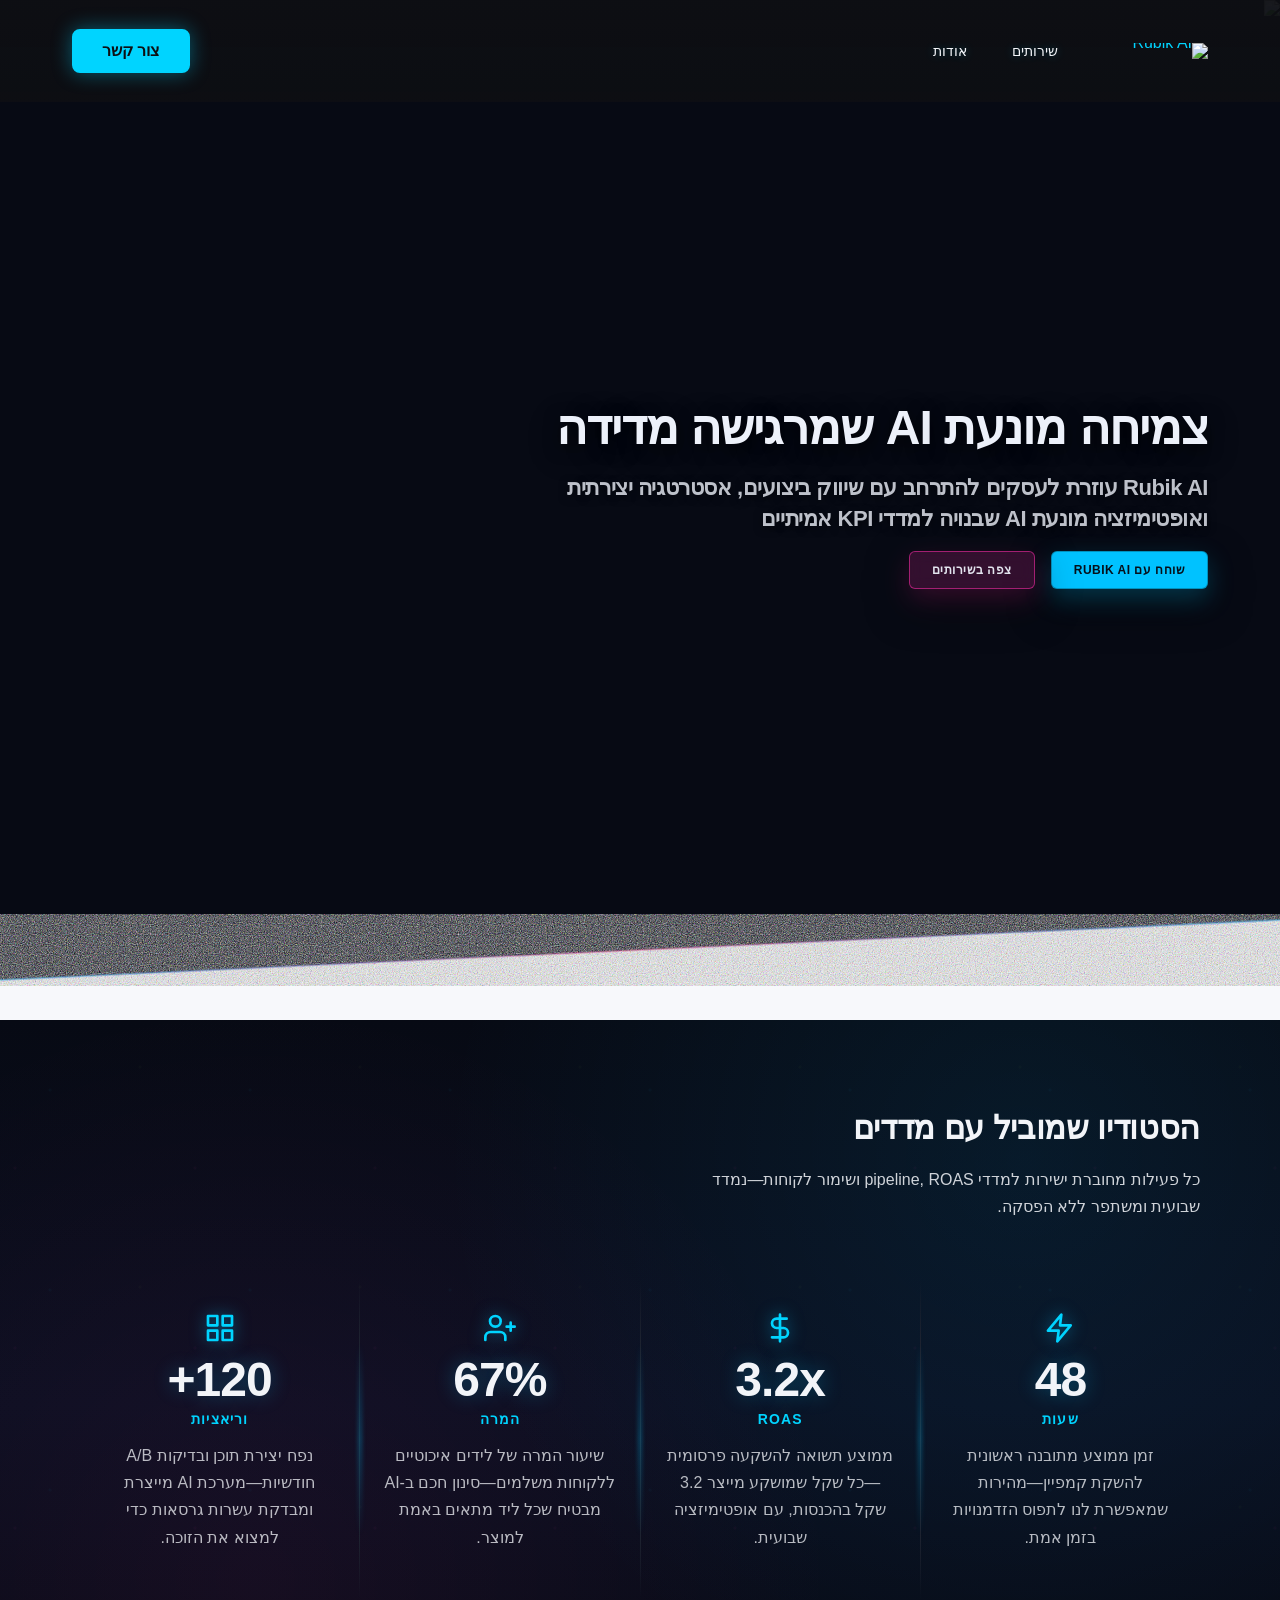
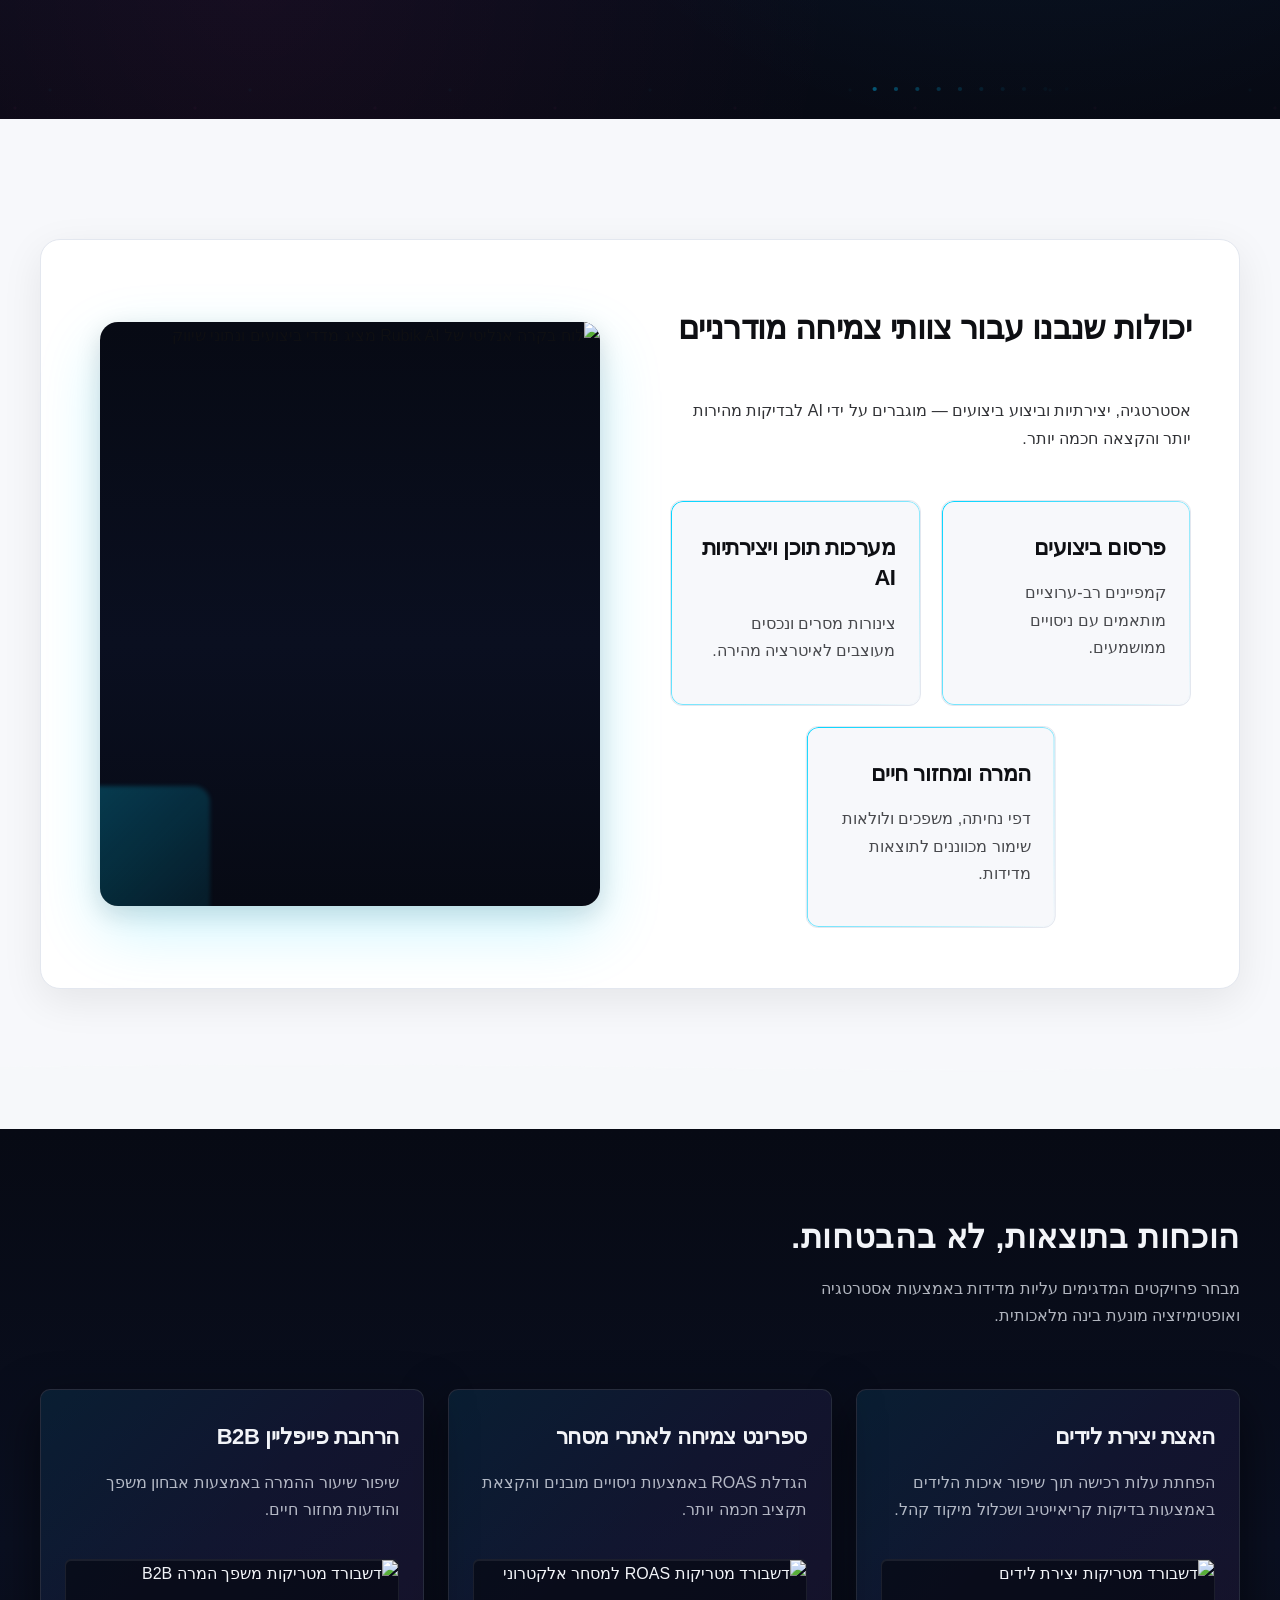
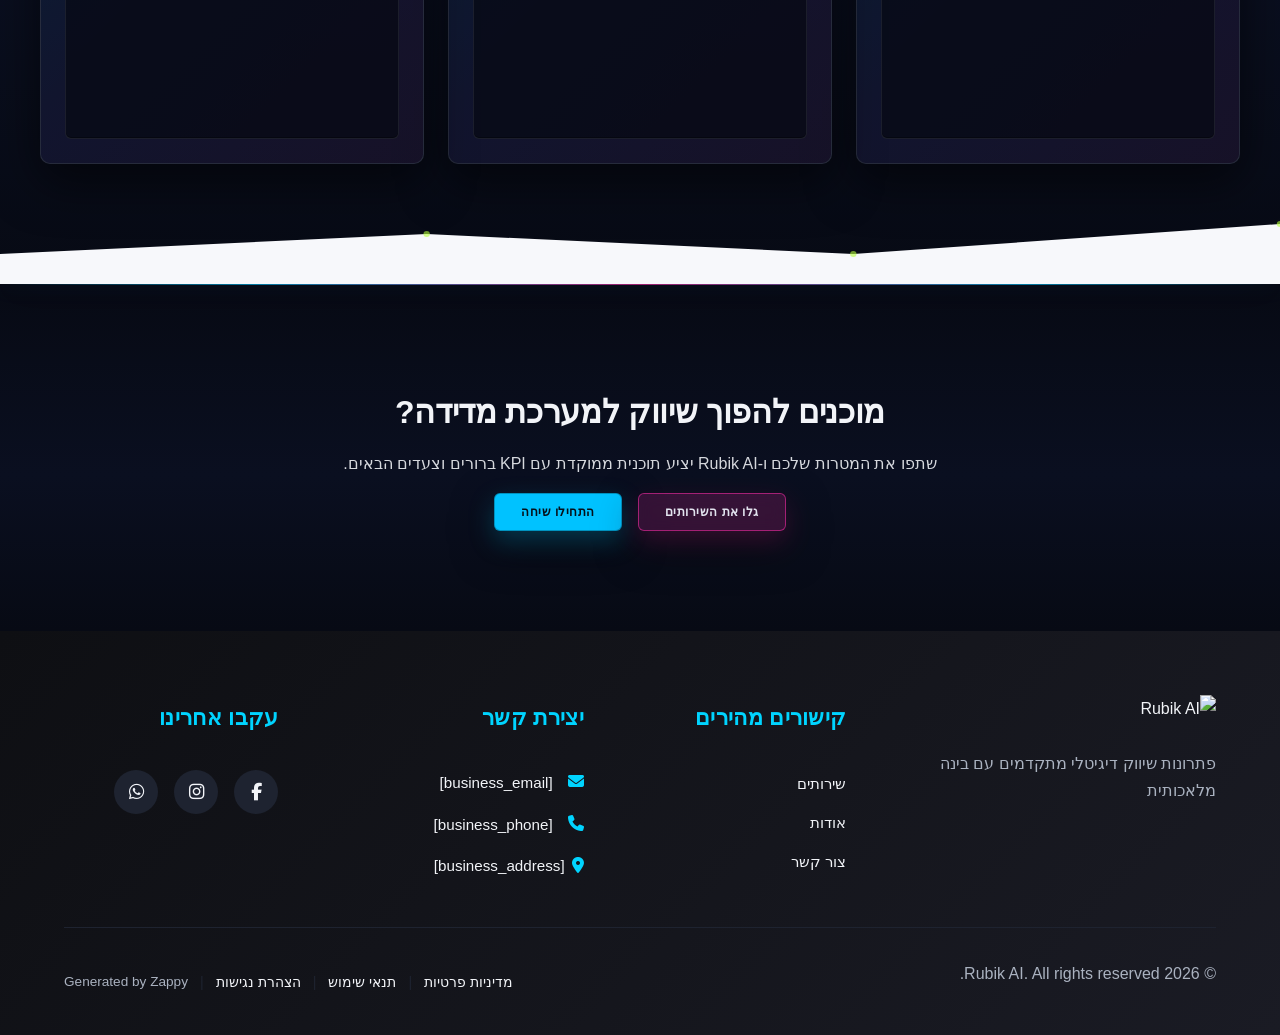
==== commit 2a4a340c: "Background sync: Progressive GitHub Sync" ====
--- a/public/index.html
+++ b/public/index.html
@@ -1 +1 @@
-<!doctype html><html dir="rtl" lang="he"><head><meta charset="UTF-8"><meta content="width=device-width,initial-scale=1" name="viewport"><meta content="index, follow" name="robots"><title>פתרונות בינה מלאכותית לשיווק דיגיטלי — Rubik AI</title><meta content="Rubik AI משלבת בינה מלאכותית עם אסטרטגיות שיווק מתקדמות כדי להאיץ את צמיחת העסק שלך. פתרונות חכמים שמניבים תוצאות מדידות ומשמעותיות." name="description"><meta content="open ai rubik's cube, rubik cube ai, שיווק דיגיטלי בינה מלאכותית, Rubik AI, פתרונות שיווק חכמים" name="keywords"><link href="/assets/favicon.ico" rel="icon" type="image/x-icon"><link href="/assets/favicon-16x16.png" rel="icon" type="image/png" sizes="16x16"><link href="/assets/favicon-32x32.png" rel="icon" type="image/png" sizes="32x32"><link href="/assets/favicon-48x48.png" rel="icon" type="image/png" sizes="48x48"><link href="/assets/favicon-192x192.png" rel="icon" type="image/png" sizes="192x192"><link href="/assets/favicon-512x512.png" rel="icon" type="image/png" sizes="512x512"><link href="/assets/apple-touch-icon.png" rel="apple-touch-icon"><script>!function(){"use strict";var t="44d61949-2218-495d-9b27-63eddc02a1ad",e="https://api.zappy5.com/api/analytics/track",a=18e5,n=2592e6,o=!0,i=!0,r=!0;var s=function(){var e="zappy_visitor_"+t,a=null;try{if(a=localStorage.getItem(e)){var o=JSON.parse(a),i=Date.now();if(i-o.created<n)return o.lastSeen=i,localStorage.setItem(e,JSON.stringify(o)),o.id}}catch(t){console.warn("Zappy Analytics: LocalStorage not available")}var r="zv_"+Date.now()+"_"+Math.random().toString(36).substr(2,9);try{localStorage.setItem(e,JSON.stringify({id:r,created:Date.now(),lastSeen:Date.now()}))}catch(t){}return r}(),c=function(){var e="zappy_session_"+t,n=null;try{if(n=sessionStorage.getItem(e)){var o=JSON.parse(n),i=Date.now();if(i-o.timestamp<a)return o.timestamp=i,sessionStorage.setItem(e,JSON.stringify(o)),o.id}}catch(t){console.warn("Zappy Analytics: SessionStorage not available")}var r="zs_"+Date.now()+"_"+Math.random().toString(36).substr(2,9);try{sessionStorage.setItem(e,JSON.stringify({id:r,timestamp:Date.now()}))}catch(t){}return r}();function l(a,n){n=n||{};var o={website_id:t,event_type:a,page_path:window.location.pathname,referrer:document.referrer||"direct",visitor_id:s,session_id:c,metadata:n};if(navigator.sendBeacon){var i=new Blob([JSON.stringify(o)],{type:"application/json"});navigator.sendBeacon(e,i)}else fetch(e,{method:"POST",headers:{"Content-Type":"application/json"},body:JSON.stringify(o),keepalive:!0}).catch(function(t){console.warn("Zappy Analytics: Failed to track event",t)})}o&&l("pageview",{title:document.title,url:window.location.href}),i&&document.addEventListener("click",function(t){var e=t.target;if("BUTTON"===e.tagName||e.closest("button")){var a="BUTTON"===e.tagName?e:e.closest("button");l("click",{element:"button",text:a.textContent.trim().substring(0,100),id:a.id||null,class:a.className||null})}else if("A"===e.tagName||e.closest("a")){var n="A"===e.tagName?e:e.closest("a");l("navigation",{element:"link",text:n.textContent.trim().substring(0,100),href:n.href,external:n.hostname!==window.location.hostname})}},!0),r&&document.addEventListener("submit",function(t){var e=t.target;l("form_submit",{form_id:e.id||null,form_name:e.name||null,form_action:e.action||null,form_method:e.method||"GET"})},!0);var d=Date.now();window.addEventListener("beforeunload",function(){l("page_unload",{time_on_page:Math.floor((Date.now()-d)/1e3),page_path:window.location.pathname})}),window.zappyAnalytics={track:l,getVisitorId:function(){return s},getSessionId:function(){return c}}}()</script><meta content="פתרונות בינה מלאכותית לשיווק דיגיטלי — Rubik AI" property="og:title"><meta content="Rubik AI משלבת בינה מלאכותית עם אסטרטגיות שיווק מתקדמות כדי להאיץ את צמיחת העסק שלך. פתרונות חכמים שמניבים תוצאות מדידות ומשמעותיות." property="og:description"><meta content="website" property="og:type"><meta content="he_IL" property="og:locale"><meta content="summary_large_image" name="twitter:card"><meta content="פתרונות בינה מלאכותית לשיווק דיגיטלי — Rubik AI" name="twitter:title"><meta content="Rubik AI משלבת בינה מלאכותית עם אסטרטגיות שיווק מתקדמות כדי להאיץ את צמיחת העסק שלך. פתרונות חכמים שמניבים תוצאות מדידות ומשמעותיות." name="twitter:description"><link href="https://cdnjs.cloudflare.com/ajax/libs/font-awesome/6.4.0/css/all.min.css" rel="stylesheet"><link href="/assets/favicon.ico" rel="icon" type="image/x-icon"><link href="/assets/favicon-16x16.png" rel="icon" type="image/png" sizes="16x16"><link href="/assets/favicon-32x32.png" rel="icon" type="image/png" sizes="32x32"><link href="/assets/favicon-48x48.png" rel="icon" type="image/png" sizes="48x48"><link href="/assets/favicon-192x192.png" rel="icon" type="image/png" sizes="192x192"><link href="/assets/favicon-512x512.png" rel="icon" type="image/png" sizes="512x512"><link href="/assets/apple-touch-icon.png" rel="apple-touch-icon"><link href="https://cdn.jsdelivr.net/npm/vanilla-cookieconsent@3/dist/cookieconsent.css" rel="stylesheet"><script src="https://cdn.jsdelivr.net/npm/vanilla-cookieconsent@3/dist/cookieconsent.umd.js"></script><script src="https://cdn.jsdelivr.net/gh/mickidum/acc_toolbar/acctoolbar/acctoolbar.min.js"></script><link href="/styles.css" rel="stylesheet"><style id="zappy-dropdown-submenu-styles">#navMenu li:has(.sub-menu),.nav-menu li:has(.sub-menu),.navbar li:has(.sub-menu),nav li:has(.sub-menu){position:relative}#navMenu .sub-menu,.nav-menu .sub-menu,.navbar .sub-menu,nav .sub-menu{display:block!important;position:absolute!important;top:100%;left:0;min-width:220px;background:#fff;border-radius:8px;box-shadow:0 8px 25px rgba(0,0,0,.15);padding:8px 0;opacity:0;visibility:hidden;transform:translateY(10px);transition:all .3s ease;z-index:1000;list-style:none;pointer-events:none}#navMenu li:hover>.sub-menu,.nav-menu li:hover>.sub-menu,.navbar li:hover>.sub-menu,nav li:hover>.sub-menu{opacity:1!important;visibility:visible!important;transform:translateY(0)!important;pointer-events:auto!important}.sub-menu li{list-style:none;margin:0;padding:0}.sub-menu a{display:block!important;padding:10px 16px!important;color:#333!important;font-weight:500;text-decoration:none;white-space:nowrap;transition:background-color .2s}.sub-menu a:hover{background-color:#f5f5f5}[dir=rtl] .nav-menu .sub-menu,[dir=rtl] .navbar .sub-menu,[dir=rtl] nav .sub-menu,html[lang=ar] .nav-menu .sub-menu,html[lang=ar] .navbar .sub-menu,html[lang=ar] nav .sub-menu,html[lang=he] .nav-menu .sub-menu,html[lang=he] .navbar .sub-menu,html[lang=he] nav .sub-menu{left:auto!important;right:0!important}.sub-menu:empty,.sub-menu:not(:has(li)),.sub-menu:not(:has(li:not(.zappy-hidden-menu-item))){display:none!important;opacity:0!important;visibility:hidden!important;pointer-events:none!important}li:has(.menu-group-title):hover>.sub-menu{opacity:1!important;visibility:visible!important;transform:translateY(0)!important;pointer-events:auto!important}#navMenu>li>.menu-group-title,.nav-menu>li>.menu-group-title{display:inline-block;padding:.5rem 1rem;cursor:default;user-select:none}@media (max-width:768px){#navMenu .sub-menu,.nav-menu .sub-menu,.navbar .sub-menu,nav .sub-menu{position:static!important;transform:none!important;box-shadow:none!important;background:0 0!important;max-height:0;overflow:hidden;opacity:0;visibility:hidden;transition:max-height .3s ease,opacity .3s ease;padding:0!important;border-radius:0!important}.sub-menu.mobile-expanded{max-height:500px!important;opacity:1!important;visibility:visible!important;padding:8px 0 8px 16px!important}[dir=rtl] .sub-menu.mobile-expanded,html[lang=he] .sub-menu.mobile-expanded{padding:8px 16px 8px 0!important}#navMenu li:hover>.sub-menu,.nav-menu li:hover>.sub-menu,.navbar li:hover>.sub-menu,nav li:hover>.sub-menu{opacity:0;visibility:hidden;pointer-events:none}#navMenu li>.sub-menu.mobile-expanded,.nav-menu li>.sub-menu.mobile-expanded,.navbar li>.sub-menu.mobile-expanded,nav li>.sub-menu.mobile-expanded{opacity:1!important;visibility:visible!important;pointer-events:auto!important}#navMenu li:has(.sub-menu),.nav-menu li:has(.sub-menu),.navbar li:has(.sub-menu),nav li:has(.sub-menu){display:flex!important;flex-wrap:wrap!important;align-items:center!important;position:relative!important;min-height:44px!important}#navMenu li:has(.sub-menu)>a,.nav-menu li:has(.sub-menu)>a,.navbar li:has(.sub-menu)>a,nav li:has(.sub-menu)>a{flex:1!important;min-width:0!important}#navMenu li:has(.sub-menu)>.menu-group-title,.nav-menu li:has(.sub-menu)>.menu-group-title,.navbar li:has(.sub-menu)>.menu-group-title,nav li:has(.sub-menu)>.menu-group-title{flex:1!important;min-width:0!important;padding:0!important;line-height:inherit!important}#navMenu li:has(.sub-menu)>.sub-menu,.nav-menu li:has(.sub-menu)>.sub-menu,.navbar li:has(.sub-menu)>.sub-menu,nav li:has(.sub-menu)>.sub-menu{flex-basis:100%!important;width:100%!important}#navMenu li:has(.sub-menu)>a [class*=arrow],#navMenu li:has(.sub-menu)>a [class*=chevron],.nav-menu li:has(.sub-menu)>a .fa-angle-down,.nav-menu li:has(.sub-menu)>a .fa-chevron-down,.nav-menu li:has(.sub-menu)>a [class*=arrow],.nav-menu li:has(.sub-menu)>a [class*=chevron],nav li:has(.sub-menu)>a [class*=arrow],nav li:has(.sub-menu)>a [class*=chevron]{display:none!important;visibility:hidden!important}.mobile-submenu-toggle{display:flex!important;align-items:center!important;justify-content:center!important;width:44px!important;height:auto!important;background:0 0!important;border:none!important;cursor:pointer!important;color:var(--text-dark)!important;position:static!important;flex-shrink:0!important;align-self:stretch!important;z-index:2!important;padding:0!important;margin:0!important}.mobile-submenu-toggle::after{content:''!important;width:0!important;height:0!important;border-left:6px solid transparent!important;border-right:6px solid transparent!important;border-top:7px solid currentColor!important;transition:transform .3s ease!important}.mobile-submenu-toggle.expanded::after{transform:rotate(180deg)!important}.sub-menu a{padding:10px 0!important;display:block!important;color:var(--text-dark)!important}.navbar .sub-menu li a,.zappy-products-dropdown .sub-menu a,nav.navbar .sub-menu li a{color:var(--text-dark)!important}}@media (min-width:769px){.mobile-submenu-toggle{display:none!important}}</style><style id="zappy-widget-visibility">#mic-access-tool-box,#mic-access-tool-general-button,#mic-init-access-tool #mic-access-tool-box,#mic-init-access-tool #mic-access-tool-general-button,#mic-init-access-tool .mic-access-tool-general-button,._access-icon,._access-menu,.mic-access-tool-box,.mic-access-tool-general-button,div[id*=mic-access-tool-box]{display:none!important;visibility:hidden!important;opacity:0!important;pointer-events:none!important}</style></head><body><nav class="navbar" dir="rtl"><button aria-label="Menu" class="mobile-toggle" id="mobileToggle"><svg viewbox="0 0 24 24" fill="none" class="hamburger-icon" height="24" width="24"><path d="M3 12h18M3 6h18M3 18h18" stroke="currentColor" stroke-width="2" stroke-linecap="round"></path></svg><svg viewbox="0 0 24 24" fill="none" class="close-icon" height="24" width="24" style="display:none"><path d="M18 6L6 18M6 6l12 12" stroke="currentColor" stroke-width="2" stroke-linecap="round"></path></svg></button><button aria-label="Call" class="phone-header-btn"><svg viewbox="0 0 24 24" fill="currentColor" height="20" width="20"><path d="M22 16.92v3a2 2 0 0 1-2.18 2 19.79 19.79 0 0 1-8.63-3.07 19.5 19.5 0 0 1-6-6 19.79 19.79 0 0 1-3.07-8.67A2 2 0 0 1 4.11 2h3a2 2 0 0 1 2 1.72 12.84 12.84 0 0 0 .7 2.81 2 2 0 0 1-.45 2.11L8.09 9.91a16 16 0 0 0 6 6l1.27-1.27a2 2 0 0 1 2.11-.45 12.84 12.84 0 0 0 2.81.7A2 2 0 0 1 22 16.92z"></path></svg></button><div class="nav-container"><div class="nav-brand"><a href="/" class="logo-link"><img alt="Rubik AI" src="/assets/rubik-ai-logo.webp" class="logo"></a></div><ul class="nav-menu" id="navMenu"><li><a href="/services">שירותים</a></li><li><a href="/about">אודות</a></li></ul><div class="nav-cta-container"><a href="/contact" class="nav-cta-btn">צור קשר</a></div></div></nav><main><section class="index-hero-section" data-layout-spec="בית-hero" data-hero-type="fullscreen-scrim"><div class="index-hero-section__bg-wrapper"><img alt="רקע AI אלגוריתמי עם זרמי חלקיקים ניאון" src="/assets/site-index-hero-bg.webp" data-context="Cinematic abstract AI visualization: dark navy-black background with flowing neon cyan and magenta particle streams, subtle network connection lines forming a grid pattern, glowing nodes, digital signal waves, futuristic technology aesthetic, high contrast, dramatic lighting, empty center space for text overlay, professional tech marketing feel" data-placeholder="index-hero-bg" height="1080" width="1920" class="index-hero-section__bg-image" data-hero-bg="true" data-preserve-bg="0"></div><div class="index-hero-section__scrim" aria-hidden="true"></div><div class="index-hero-section__content-wrapper"><div class="index-hero-section__overlay-group"><h1 class="index-hero-section__headline">צמיחה מונעת AI שמרגישה מדידה</h1><h3 class="index-hero-section__subtitle">Rubik AI עוזרת לעסקים להתרחב עם שיווק ביצועים, אסטרטגיה יצירתית ואופטימיזציה מונעת AI שבנויה למדדי KPI אמיתיים</h3><div class="index-hero-section__cta-row"><a href="/contact" class="index-hero-section__btn index-hero-section__btn--primary">שוחח עם Rubik AI</a><a href="/services" class="index-hero-section__btn index-hero-section__btn--secondary">צפה בשירותים</a></div></div></div><div class="index-hero-section__divider-wrapper" aria-hidden="true"><svg viewbox="0 0 1200 120" xmlns="http://www.w3.org/2000/svg" aria-hidden="true" data-no-icon-edit="true" preserveaspectratio="none"><defs><lineargradient id="index-hero-divider-glow" x1="0%" x2="100%" y1="0%" y2="0%"><stop offset="0%" style="stop-color:#00C2FF;stop-opacity:0.5"></stop><stop offset="50%" style="stop-color:#FF2DAA;stop-opacity:0.4"></stop><stop offset="100%" style="stop-color:#00C2FF;stop-opacity:0.5"></stop></lineargradient><filter id="index-hero-divider-grain"><feturbulence basefrequency="0.9" numoctaves="4" result="noise" type="fractalNoise"></feturbulence><fecolormatrix in="noise" type="saturate" values="0"></fecolormatrix><feblend in="SourceGraphic" in2="noise" mode="multiply"></feblend></filter></defs><path d="M0,120 L0,80 L1200,20 L1200,120 Z" fill="var(--bg-light)"></path><path d="M0,80 L1200,20" stroke="url(#index-hero-divider-glow)" stroke-width="2" fill="var(--bg-light)" filter="url(#index-hero-divider-grain)"></path></svg></div></section><section class="index-stats-section" data-layout-spec="בית-stats"><div class="index-stats-section__container"><div class="index-stats-section__header"><h2 class="index-stats-section__title">הסטודיו שמוביל עם מדדים</h2><p class="index-stats-section__intro">כל פעילות מחוברת ישירות למדדי pipeline, ROAS ושימור לקוחות—נמדד שבועית ומשתפר ללא הפסקה.</p></div><div class="index-stats-section__kpi-grid"><div class="index-stats-section__kpi-item"><div class="index-stats-section__kpi-number" data-element-type="icon" data-icon-type="svg"><svg viewbox="0 0 24 24" xmlns="http://www.w3.org/2000/svg" class="index-stats-section__kpi-icon" fill="none"><path d="M13 2L3 14h8l-1 8 10-12h-8l1-8z" stroke="currentColor" stroke-width="2" stroke-linecap="round" stroke-linejoin="round"></path></svg><span class="index-stats-section__kpi-value">48</span><span class="index-stats-section__kpi-unit">שעות</span></div><p class="index-stats-section__kpi-description">זמן ממוצע מתובנה ראשונית להשקת קמפיין—מהירות שמאפשרת לנו לתפוס הזדמנויות בזמן אמת.</p></div><div class="index-stats-section__kpi-separator"></div><div class="index-stats-section__kpi-item"><div class="index-stats-section__kpi-number" data-element-type="icon" data-icon-type="svg"><svg viewbox="0 0 24 24" xmlns="http://www.w3.org/2000/svg" class="index-stats-section__kpi-icon" fill="none"><path d="M12 2v20M17 5H9.5a3.5 3.5 0 000 7h5a3.5 3.5 0 010 7H6" stroke="currentColor" stroke-width="2" stroke-linecap="round" stroke-linejoin="round"></path></svg><span class="index-stats-section__kpi-value">3.2x</span><span class="index-stats-section__kpi-unit">ROAS</span></div><p class="index-stats-section__kpi-description">ממוצע תשואה להשקעה פרסומית—כל שקל שמושקע מייצר 3.2 שקל בהכנסות, עם אופטימיזציה שבועית.</p></div><div class="index-stats-section__kpi-separator"></div><div class="index-stats-section__kpi-item"><div class="index-stats-section__kpi-number" data-element-type="icon" data-icon-type="svg"><svg viewbox="0 0 24 24" xmlns="http://www.w3.org/2000/svg" class="index-stats-section__kpi-icon" fill="none"><path d="M16 21v-2a4 4 0 00-4-4H5a4 4 0 00-4 4v2M8.5 11a4 4 0 100-8 4 4 0 000 8zM20 8v6M23 11h-6" stroke="currentColor" stroke-width="2" stroke-linecap="round" stroke-linejoin="round"></path></svg><span class="index-stats-section__kpi-value">67%</span><span class="index-stats-section__kpi-unit">המרה</span></div><p class="index-stats-section__kpi-description">שיעור המרה של לידים איכוטיים ללקוחות משלמים—סינון חכם ב-AI מבטיח שכל ליד מתאים באמת למוצר.</p></div><div class="index-stats-section__kpi-separator"></div><div class="index-stats-section__kpi-item"><div class="index-stats-section__kpi-number" data-element-type="icon" data-icon-type="svg"><svg viewbox="0 0 24 24" xmlns="http://www.w3.org/2000/svg" class="index-stats-section__kpi-icon" fill="none"><rect height="7" stroke="currentColor" stroke-linecap="round" stroke-linejoin="round" stroke-width="2" width="7" x="3" y="3"></rect><rect height="7" stroke="currentColor" stroke-linecap="round" stroke-linejoin="round" stroke-width="2" width="7" x="14" y="3"></rect><rect height="7" stroke="currentColor" stroke-linecap="round" stroke-linejoin="round" stroke-width="2" width="7" x="14" y="14"></rect><rect height="7" stroke="currentColor" stroke-linecap="round" stroke-linejoin="round" stroke-width="2" width="7" x="3" y="14"></rect></svg><span class="index-stats-section__kpi-value">120+</span><span class="index-stats-section__kpi-unit">וריאציות</span></div><p class="index-stats-section__kpi-description">נפח יצירת תוכן ובדיקות A/B חודשיות—מערכת AI מייצרת ומבדקת עשרות גרסאות כדי למצוא את הזוכה.</p></div></div></div><div class="index-stats-section__divider-wrapper"><svg viewbox="0 0 1200 60" xmlns="http://www.w3.org/2000/svg" aria-hidden="true" data-no-icon-edit="true" preserveaspectratio="none"><defs><lineargradient id="scanline-fade" x1="0%" x2="100%" y1="0%" y2="0%"><stop offset="0%" style="stop-color:#00C2FF;stop-opacity:0.6"></stop><stop offset="50%" style="stop-color:#00C2FF;stop-opacity:0.3"></stop><stop offset="100%" style="stop-color:#00C2FF"></stop></lineargradient></defs><line stroke="url(#scanline-fade)" stroke-width="2" x1="0" x2="800" y1="30" y2="30"></line><circle cx="820" cy="30" fill="#00C2FF" opacity="0.4" r="2"></circle><circle cx="840" cy="30" fill="#00C2FF" opacity="0.3" r="2"></circle><circle cx="860" cy="30" fill="#00C2FF" opacity="0.25" r="2"></circle><circle cx="880" cy="30" fill="#00C2FF" opacity="0.2" r="2"></circle><circle cx="900" cy="30" fill="#00C2FF" opacity="0.15" r="2"></circle><circle cx="920" cy="30" fill="#00C2FF" opacity="0.1" r="2"></circle><circle cx="940" cy="30" fill="#00C2FF" opacity="0.08" r="2"></circle><circle cx="960" cy="30" fill="#00C2FF" opacity="0.06" r="2"></circle><circle cx="980" cy="30" fill="#00C2FF" opacity="0.04" r="2"></circle><circle cx="1000" cy="30" fill="#00C2FF" opacity="0.02" r="2"></circle></svg></div></section><section class="index-capabilities-section" data-layout-spec="בית-capabilities"><div class="index-capabilities-container"><div class="index-capabilities-content"><div class="index-capabilities-text-column"><h2 class="index-capabilities-title">יכולות שנבנו עבור צוותי צמיחה מודרניים</h2><p class="index-capabilities-intro">אסטרטגיה, יצירתיות וביצוע ביצועים — מוגברים על ידי AI לבדיקות מהירות יותר והקצאה חכמה יותר.</p><div class="index-capabilities-cards zappy-vertical-grid"><article class="index-capabilities-card" style="background-color:#f7f8fb!important;padding:20px!important;box-sizing:border-box;display:flex!important;flex-direction:column!important;justify-content:flex-start!important;align-items:stretch!important;align-self:stretch!important;height:100%!important"><h3 class="zappy-editable index-capabilities-card-title" style="cursor:text">כותרת משנה</h3><p class="zappy-editable index-capabilities-card-text" style="cursor:text">טקסט כאן</p></article><article class="index-capabilities-card"><h3 class="zappy-editable index-capabilities-card-title">פרסום ביצועים</h3><p class="zappy-editable index-capabilities-card-text">קמפיינים רב-ערוציים מותאמים עם ניסויים ממושמעים.</p></article><article class="index-capabilities-card"><h3 class="zappy-editable index-capabilities-card-title">מערכות תוכן ויצירתיות AI</h3><p class="zappy-editable index-capabilities-card-text">צינורות מסרים ונכסים מעוצבים לאיטרציה מהירה.</p></article><article class="index-capabilities-card"><h3 class="zappy-editable index-capabilities-card-title">המרה ומחזור חיים</h3><p class="zappy-editable index-capabilities-card-text">דפי נחיתה, משפכים ולולאות שימור מכווננים לתוצאות מדידות.</p></article></div></div><div class="index-capabilities-image-column"><div class="index-capabilities-image-frame"><img alt="לוח בקרה אנליטי של Rubik AI מציג מדדי ביצועים ונתוני שיווק" src="/assets/site-index-capabilities-dashboard-ui.webp" data-context="Dark UI dashboard screenshot showing analytics and performance metrics for a digital marketing platform. Display graphs, KPIs, conversion funnels, and data visualizations in a sleek modern interface with cyan and magenta accent colors. High-tech, professional, AI-powered marketing analytics dashboard." data-placeholder="index-capabilities-dashboard-ui" height="700" width="600"><div class="index-capabilities-backplate"></div></div></div></div></div><div class="index-capabilities-divider-wrapper"><svg viewbox="0 0 1200 120" xmlns="http://www.w3.org/2000/svg" aria-hidden="true" data-no-icon-edit="true" preserveaspectratio="none"><defs><lineargradient id="index-capabilities-divider-gradient" x1="0%" x2="100%" y1="0%" y2="0%"><stop offset="0%" style="stop-color:#F7F8FB;stop-opacity:1"></stop><stop offset="50%" style="stop-color:#0E0F13;stop-opacity:1"></stop><stop offset="100%" style="stop-color:#0E0F13;stop-opacity:1"></stop></lineargradient><lineargradient id="index-capabilities-divider-magenta" x1="0%" x2="100%" y1="0%" y2="0%"><stop offset="0%" style="stop-color:rgba(255,45,170,0)"></stop><stop offset="50%" style="stop-color:rgba(255,45,170,0.4);stop-opacity:1"></stop><stop offset="100%" style="stop-color:rgba(255,45,170,0)"></stop></lineargradient></defs><path d="M0,120 L0,60 Q300,55 600,60 T1200,60 L1200,120 Z" fill="var(--bg-light)"></path><path d="M0,120 L0,58 Q300,53 600,58 T1200,58 L1200,120 Z" fill="var(--bg-light)" opacity="0.6"></path></svg></div></section><section class="index-case-studies-section" data-layout-spec="בית-case-studies"><div class="index-case-studies-container"><div class="index-case-studies-header"><h2>הוכחות בתוצאות, לא בהבטחות.</h2><p>מבחר פרויקטים המדגימים עליות מדידות באמצעות אסטרטגיה ואופטימיזציה מונעת בינה מלאכותית.</p></div><div class="index-case-studies-grid"><article class="index-case-studies-card"><div class="index-case-studies-card-content"><h3>האצת יצירת לידים</h3><p>הפחתת עלות רכישה תוך שיפור איכות הלידים באמצעות בדיקות קריאייטיב ושכלול מיקוד קהל.</p></div><div class="index-case-studies-chart-wrapper"><img alt="דשבורד מטריקות יצירת לידים" src="/assets/site-index-case-studies-image-1.webp" data-context="Minimalist dashboard UI snippet showing lead generation metrics for a digital marketing campaign - dark themed interface with cyan and magenta accent colors, clean line charts showing upward trend in lead quality, KPI cards with numbers, professional business analytics visualization, cinematic noir aesthetic with subtle grid lines" data-placeholder="index-case-studies-image-1" height="180" width="600"></div></article><article class="index-case-studies-card"><div class="index-case-studies-card-content"><h3>ספרינט צמיחה לאתרי מסחר</h3><p>הגדלת ROAS באמצעות ניסויים מובנים והקצאת תקציב חכמה יותר.</p></div><div class="index-case-studies-chart-wrapper"><img alt="דשבורד מטריקות ROAS למסחר אלקטרוני" src="/assets/site-index-case-studies-image-2.webp" data-context="Clean ecommerce analytics dashboard fragment showing ROAS improvement metrics - dark UI with neon cyan highlights, bar charts comparing before/after performance, conversion rate indicators, budget allocation visualization, modern tech aesthetic with subtle geometric patterns" data-placeholder="index-case-studies-image-2" height="180" width="600"></div></article><article class="index-case-studies-card"><div class="index-case-studies-card-content"><h3>הרחבת פייפליין B2B</h3><p>שיפור שיעור ההמרה באמצעות אבחון משפך והודעות מחזור חיים.</p></div><div class="index-case-studies-chart-wrapper"><img alt="דשבורד מטריקות משפך המרה B2B" src="/assets/site-index-case-studies-image-3.webp" data-context="Sophisticated B2B funnel analytics dashboard showing conversion rate improvements - dark interface with magenta and lime accent highlights, funnel visualization with stages, lifecycle messaging metrics, professional enterprise analytics look, cinematic tech aesthetic with data rhythms" data-placeholder="index-case-studies-image-3" height="180" width="600"></div></article></div></div><div class="index-case-studies-divider-wrapper"><svg viewbox="0 0 1200 100" xmlns="http://www.w3.org/2000/svg" aria-hidden="true" data-no-icon-edit="true" preserveaspectratio="none"><defs><lineargradient id="case-studies-divider-gradient" x1="0%" x2="100%" y1="0%" y2="0%"><stop offset="0%" style="stop-color:#070A14;stop-opacity:1"></stop><stop offset="50%" style="stop-color:#0A0F20;stop-opacity:1"></stop><stop offset="100%" style="stop-color:#070A14;stop-opacity:1"></stop></lineargradient></defs><path d="M0,100 L0,70 L400,50 L800,70 L1200,40 L1200,100 Z" fill="var(--bg-light)"></path><circle cx="400" cy="50" fill="#B8FF3D" opacity="0.6" r="3"></circle><circle cx="800" cy="70" fill="#B8FF3D" opacity="0.6" r="3"></circle><circle cx="1200" cy="40" fill="#B8FF3D" opacity="0.6" r="3"></circle></svg></div></section><section class="index-cta-section" data-layout-spec="בית-cta"><div class="index-cta-divider-top"></div><div class="index-cta-container"><h2 class="index-cta-headline">מוכנים להפוך שיווק למערכת מדידה?</h2><p class="index-cta-description">שתפו את המטרות שלכם ו-Rubik AI יציע תוכנית ממוקדת עם KPI ברורים וצעדים הבאים.</p><div class="index-cta-buttons"><a href="/contact" class="index-cta-btn index-cta-btn-primary">התחילו שיחה</a><a href="/services" class="index-cta-btn index-cta-btn-secondary">גלו את השירותים</a></div></div></section></main><footer class="site-footer"><div class="footer-container"><div class="footer-top"><div class="footer-column footer-company"><img alt="Rubik AI" src="/assets/rubik-ai-logo.webp" class="logo"><p class="company-tagline">פתרונות שיווק דיגיטלי מתקדמים עם בינה מלאכותית</p></div><div class="footer-column footer-links"><h3 class="footer-heading">קישורים מהירים</h3><ul class="footer-nav"><li><a href="/services">שירותים</a></li><li><a href="/about">אודות</a></li><li><a href="/contact">צור קשר</a></li></ul></div><div class="footer-column footer-contact"><h3 class="footer-heading">יצירת קשר</h3><ul class="contact-list"><li><i class="fas fa-envelope"></i><a href="mailto:[business_email]">[business_email]</a></li><li><i class="fas fa-phone"></i><a href="tel:[business_phone]">[business_phone]</a></li><li><a href="/"><i class="fas fa-map-marker-alt"></i><span>[business_address]</span></a></li></ul></div><div class="footer-column footer-social"><h3 class="footer-heading">עקבו אחרינו</h3><div class="social-links"><a href="[facebook_handle]" aria-label="Facebook" rel="noopener noreferrer" target="_blank"><i class="fab fa-facebook-f"></i></a><a href="[instagram_handle]" aria-label="Instagram" rel="noopener noreferrer" target="_blank"><i class="fab fa-instagram"></i></a><a href="[whatsapp_handle]" aria-label="WhatsApp" rel="noopener noreferrer" target="_blank"><i class="fab fa-whatsapp"></i></a></div></div></div><div class="footer-bottom"><div class="footer-bottom-content"><div class="copyright"><p>© 2026 Rubik AI. All rights reserved.</p></div><div class="footer-legal"><a href="/privacy">מדיניות פרטיות</a><span class="separator">|</span><a href="/terms">תנאי שימוש</a><span class="separator">|</span><a href="/accessibility">הצהרת נגישות</a><span class="separator">|</span><a href="https://zappy5.com" class="zappy-attribution" rel="noopener noreferrer" target="_blank">Generated by Zappy</a></div></div></div></div></footer><a href="https://wa.me/[whatsapp_handle]" class="whatsapp-float" aria-label="WhatsApp"><i class="fab fa-whatsapp"></i></a><div data-integration="accessibility:toolbar"></div><script src="/script.js"></script><script id="zappy-mobile-submenu-script">!function(){function e(){if(window.innerWidth>768)return document.querySelectorAll(".mobile-submenu-toggle").forEach(function(e){e.remove()}),void document.querySelectorAll(".sub-menu.mobile-expanded").forEach(function(e){e.classList.remove("mobile-expanded")});document.querySelectorAll(".nav-menu li:has(.sub-menu), nav li:has(.sub-menu), .navbar li:has(.sub-menu), #navMenu li:has(.sub-menu)").forEach(function(e){if(!e.querySelector(".mobile-submenu-toggle")){var t=e.querySelector(".sub-menu"),n=e.querySelector(":scope > a");if(t&&n){var o=document.createElement("button");o.className="mobile-submenu-toggle",o.setAttribute("aria-label","Toggle submenu"),o.setAttribute("type","button"),n.insertAdjacentElement("afterend",o),o.addEventListener("click",function(e){e.preventDefault(),e.stopPropagation(),document.querySelectorAll(".sub-menu.mobile-expanded").forEach(function(e){if(e!==t){e.classList.remove("mobile-expanded");var n=e.parentElement.querySelector(".mobile-submenu-toggle");n&&n.classList.remove("expanded")}}),t.classList.toggle("mobile-expanded"),o.classList.toggle("expanded")})}}})}var t;"loading"===document.readyState?document.addEventListener("DOMContentLoaded",e):e(),window.addEventListener("resize",function(){clearTimeout(t),t=setTimeout(e,250)});var n=new MutationObserver(function(t){t.forEach(function(t){if("attributes"===t.type){var n=t.target;n.classList&&(n.classList.contains("active")||n.classList.contains("open"))&&setTimeout(e,100)}})});setTimeout(function(){document.querySelectorAll(".mobile-menu, .nav-menu, #navMenu, nav").forEach(function(e){n.observe(e,{attributes:!0,attributeFilter:["class","style"]})})},500)}()</script><script id="zappy-navbar-scroll-effect">!function(){var e=document.querySelector("nav.navbar,.navbar:not(.zappy-catalog-menu)"),t=document.querySelector(".zappy-catalog-menu");if(e){var r="rgba(14,15,19,0.85)";e.style.transition="background 0.3s ease,backdrop-filter 0.3s ease,-webkit-backdrop-filter 0.3s ease,box-shadow 0.3s ease",t&&(t.style.transition="background 0.3s ease,backdrop-filter 0.3s ease,-webkit-backdrop-filter 0.3s ease"),window.addEventListener("scroll",a,{passive:!0}),a()}function a(){(window.scrollY||window.pageYOffset)>60?(e.style.background=r,e.style.backdropFilter="blur(12px)",e.style.webkitBackdropFilter="blur(12px)",e.style.boxShadow="0 2px 16px rgba(0,0,0,0.12)",t&&(t.style.background=r,t.style.backdropFilter="blur(12px)",t.style.webkitBackdropFilter="blur(12px)")):(e.style.background="transparent",e.style.backdropFilter="none",e.style.webkitBackdropFilter="none",e.style.boxShadow="none",t&&(t.style.background="transparent",t.style.backdropFilter="none",t.style.webkitBackdropFilter="none"))}}()</script></body></html>+<!doctype html><html dir="rtl" lang="he"><head><meta charset="UTF-8"><meta content="width=device-width,initial-scale=1" name="viewport"><meta content="index, follow" name="robots"><title>פתרונות בינה מלאכותית לשיווק דיגיטלי — Rubik AI</title><meta content="Rubik AI משלבת בינה מלאכותית עם אסטרטגיות שיווק מתקדמות כדי להאיץ את צמיחת העסק שלך. פתרונות חכמים שמניבים תוצאות מדידות ומשמעותיות." name="description"><meta content="open ai rubik's cube, rubik cube ai, שיווק דיגיטלי בינה מלאכותית, Rubik AI, פתרונות שיווק חכמים" name="keywords"><link href="/assets/favicon.ico" rel="icon" type="image/x-icon"><link href="/assets/favicon-16x16.png" rel="icon" type="image/png" sizes="16x16"><link href="/assets/favicon-32x32.png" rel="icon" type="image/png" sizes="32x32"><link href="/assets/favicon-48x48.png" rel="icon" type="image/png" sizes="48x48"><link href="/assets/favicon-192x192.png" rel="icon" type="image/png" sizes="192x192"><link href="/assets/favicon-512x512.png" rel="icon" type="image/png" sizes="512x512"><link href="/assets/apple-touch-icon.png" rel="apple-touch-icon"><script>!function(){"use strict";var t="44d61949-2218-495d-9b27-63eddc02a1ad",e="https://api.zappy5.com/api/analytics/track",a=18e5,n=2592e6,o=!0,i=!0,r=!0;var s=function(){var e="zappy_visitor_"+t,a=null;try{if(a=localStorage.getItem(e)){var o=JSON.parse(a),i=Date.now();if(i-o.created<n)return o.lastSeen=i,localStorage.setItem(e,JSON.stringify(o)),o.id}}catch(t){console.warn("Zappy Analytics: LocalStorage not available")}var r="zv_"+Date.now()+"_"+Math.random().toString(36).substr(2,9);try{localStorage.setItem(e,JSON.stringify({id:r,created:Date.now(),lastSeen:Date.now()}))}catch(t){}return r}(),c=function(){var e="zappy_session_"+t,n=null;try{if(n=sessionStorage.getItem(e)){var o=JSON.parse(n),i=Date.now();if(i-o.timestamp<a)return o.timestamp=i,sessionStorage.setItem(e,JSON.stringify(o)),o.id}}catch(t){console.warn("Zappy Analytics: SessionStorage not available")}var r="zs_"+Date.now()+"_"+Math.random().toString(36).substr(2,9);try{sessionStorage.setItem(e,JSON.stringify({id:r,timestamp:Date.now()}))}catch(t){}return r}();function l(a,n){n=n||{};var o={website_id:t,event_type:a,page_path:window.location.pathname,referrer:document.referrer||"direct",visitor_id:s,session_id:c,metadata:n};if(navigator.sendBeacon){var i=new Blob([JSON.stringify(o)],{type:"application/json"});navigator.sendBeacon(e,i)}else fetch(e,{method:"POST",headers:{"Content-Type":"application/json"},body:JSON.stringify(o),keepalive:!0}).catch(function(t){console.warn("Zappy Analytics: Failed to track event",t)})}o&&l("pageview",{title:document.title,url:window.location.href}),i&&document.addEventListener("click",function(t){var e=t.target;if("BUTTON"===e.tagName||e.closest("button")){var a="BUTTON"===e.tagName?e:e.closest("button");l("click",{element:"button",text:a.textContent.trim().substring(0,100),id:a.id||null,class:a.className||null})}else if("A"===e.tagName||e.closest("a")){var n="A"===e.tagName?e:e.closest("a");l("navigation",{element:"link",text:n.textContent.trim().substring(0,100),href:n.href,external:n.hostname!==window.location.hostname})}},!0),r&&document.addEventListener("submit",function(t){var e=t.target;l("form_submit",{form_id:e.id||null,form_name:e.name||null,form_action:e.action||null,form_method:e.method||"GET"})},!0);var d=Date.now();window.addEventListener("beforeunload",function(){l("page_unload",{time_on_page:Math.floor((Date.now()-d)/1e3),page_path:window.location.pathname})}),window.zappyAnalytics={track:l,getVisitorId:function(){return s},getSessionId:function(){return c}}}()</script><meta content="פתרונות בינה מלאכותית לשיווק דיגיטלי — Rubik AI" property="og:title"><meta content="Rubik AI משלבת בינה מלאכותית עם אסטרטגיות שיווק מתקדמות כדי להאיץ את צמיחת העסק שלך. פתרונות חכמים שמניבים תוצאות מדידות ומשמעותיות." property="og:description"><meta content="website" property="og:type"><meta content="he_IL" property="og:locale"><meta content="summary_large_image" name="twitter:card"><meta content="פתרונות בינה מלאכותית לשיווק דיגיטלי — Rubik AI" name="twitter:title"><meta content="Rubik AI משלבת בינה מלאכותית עם אסטרטגיות שיווק מתקדמות כדי להאיץ את צמיחת העסק שלך. פתרונות חכמים שמניבים תוצאות מדידות ומשמעותיות." name="twitter:description"><link href="https://cdnjs.cloudflare.com/ajax/libs/font-awesome/6.4.0/css/all.min.css" rel="stylesheet"><link href="/assets/favicon.ico" rel="icon" type="image/x-icon"><link href="/assets/favicon-16x16.png" rel="icon" type="image/png" sizes="16x16"><link href="/assets/favicon-32x32.png" rel="icon" type="image/png" sizes="32x32"><link href="/assets/favicon-48x48.png" rel="icon" type="image/png" sizes="48x48"><link href="/assets/favicon-192x192.png" rel="icon" type="image/png" sizes="192x192"><link href="/assets/favicon-512x512.png" rel="icon" type="image/png" sizes="512x512"><link href="/assets/apple-touch-icon.png" rel="apple-touch-icon"><link href="https://cdn.jsdelivr.net/npm/vanilla-cookieconsent@3/dist/cookieconsent.css" rel="stylesheet"><script src="https://cdn.jsdelivr.net/npm/vanilla-cookieconsent@3/dist/cookieconsent.umd.js"></script><script src="https://cdn.jsdelivr.net/gh/mickidum/acc_toolbar/acctoolbar/acctoolbar.min.js"></script><link href="/styles.css" rel="stylesheet"><style id="zappy-dropdown-submenu-styles">#navMenu li:has(.sub-menu),.nav-menu li:has(.sub-menu),.navbar li:has(.sub-menu),nav li:has(.sub-menu){position:relative}#navMenu .sub-menu,.nav-menu .sub-menu,.navbar .sub-menu,nav .sub-menu{display:block!important;position:absolute!important;top:100%;left:0;min-width:220px;background:#fff;border-radius:8px;box-shadow:0 8px 25px rgba(0,0,0,.15);padding:8px 0;opacity:0;visibility:hidden;transform:translateY(10px);transition:all .3s ease;z-index:1000;list-style:none;pointer-events:none}#navMenu li:hover>.sub-menu,.nav-menu li:hover>.sub-menu,.navbar li:hover>.sub-menu,nav li:hover>.sub-menu{opacity:1!important;visibility:visible!important;transform:translateY(0)!important;pointer-events:auto!important}.sub-menu li{list-style:none;margin:0;padding:0}.sub-menu a{display:block!important;padding:10px 16px!important;color:#333!important;font-weight:500;text-decoration:none;white-space:nowrap;transition:background-color .2s}.sub-menu a:hover{background-color:#f5f5f5}[dir=rtl] .nav-menu .sub-menu,[dir=rtl] .navbar .sub-menu,[dir=rtl] nav .sub-menu,html[lang=ar] .nav-menu .sub-menu,html[lang=ar] .navbar .sub-menu,html[lang=ar] nav .sub-menu,html[lang=he] .nav-menu .sub-menu,html[lang=he] .navbar .sub-menu,html[lang=he] nav .sub-menu{left:auto!important;right:0!important}.sub-menu:empty,.sub-menu:not(:has(li)),.sub-menu:not(:has(li:not(.zappy-hidden-menu-item))){display:none!important;opacity:0!important;visibility:hidden!important;pointer-events:none!important}li:has(.menu-group-title):hover>.sub-menu{opacity:1!important;visibility:visible!important;transform:translateY(0)!important;pointer-events:auto!important}#navMenu>li>.menu-group-title,.nav-menu>li>.menu-group-title{display:inline-block;padding:.5rem 1rem;cursor:default;user-select:none}@media (max-width:768px){#navMenu .sub-menu,.nav-menu .sub-menu,.navbar .sub-menu,nav .sub-menu{position:static!important;transform:none!important;box-shadow:none!important;background:0 0!important;max-height:0;overflow:hidden;opacity:0;visibility:hidden;transition:max-height .3s ease,opacity .3s ease;padding:0!important;border-radius:0!important}.sub-menu.mobile-expanded{max-height:500px!important;opacity:1!important;visibility:visible!important;padding:8px 0 8px 16px!important}[dir=rtl] .sub-menu.mobile-expanded,html[lang=he] .sub-menu.mobile-expanded{padding:8px 16px 8px 0!important}#navMenu li:hover>.sub-menu,.nav-menu li:hover>.sub-menu,.navbar li:hover>.sub-menu,nav li:hover>.sub-menu{opacity:0;visibility:hidden;pointer-events:none}#navMenu li>.sub-menu.mobile-expanded,.nav-menu li>.sub-menu.mobile-expanded,.navbar li>.sub-menu.mobile-expanded,nav li>.sub-menu.mobile-expanded{opacity:1!important;visibility:visible!important;pointer-events:auto!important}#navMenu li:has(.sub-menu),.nav-menu li:has(.sub-menu),.navbar li:has(.sub-menu),nav li:has(.sub-menu){display:flex!important;flex-wrap:wrap!important;align-items:center!important;position:relative!important;min-height:44px!important}#navMenu li:has(.sub-menu)>a,.nav-menu li:has(.sub-menu)>a,.navbar li:has(.sub-menu)>a,nav li:has(.sub-menu)>a{flex:1!important;min-width:0!important}#navMenu li:has(.sub-menu)>.menu-group-title,.nav-menu li:has(.sub-menu)>.menu-group-title,.navbar li:has(.sub-menu)>.menu-group-title,nav li:has(.sub-menu)>.menu-group-title{flex:1!important;min-width:0!important;padding:0!important;line-height:inherit!important}#navMenu li:has(.sub-menu)>.sub-menu,.nav-menu li:has(.sub-menu)>.sub-menu,.navbar li:has(.sub-menu)>.sub-menu,nav li:has(.sub-menu)>.sub-menu{flex-basis:100%!important;width:100%!important}#navMenu li:has(.sub-menu)>a [class*=arrow],#navMenu li:has(.sub-menu)>a [class*=chevron],.nav-menu li:has(.sub-menu)>a .fa-angle-down,.nav-menu li:has(.sub-menu)>a .fa-chevron-down,.nav-menu li:has(.sub-menu)>a [class*=arrow],.nav-menu li:has(.sub-menu)>a [class*=chevron],nav li:has(.sub-menu)>a [class*=arrow],nav li:has(.sub-menu)>a [class*=chevron]{display:none!important;visibility:hidden!important}.mobile-submenu-toggle{display:flex!important;align-items:center!important;justify-content:center!important;width:44px!important;height:auto!important;background:0 0!important;border:none!important;cursor:pointer!important;color:var(--text-dark)!important;position:static!important;flex-shrink:0!important;align-self:stretch!important;z-index:2!important;padding:0!important;margin:0!important}.mobile-submenu-toggle::after{content:''!important;width:0!important;height:0!important;border-left:6px solid transparent!important;border-right:6px solid transparent!important;border-top:7px solid currentColor!important;transition:transform .3s ease!important}.mobile-submenu-toggle.expanded::after{transform:rotate(180deg)!important}.sub-menu a{padding:10px 0!important;display:block!important;color:var(--text-dark)!important}.navbar .sub-menu li a,.zappy-products-dropdown .sub-menu a,nav.navbar .sub-menu li a{color:var(--text-dark)!important}}@media (min-width:769px){.mobile-submenu-toggle{display:none!important}}</style><style id="zappy-widget-visibility">#mic-access-tool-box,#mic-access-tool-general-button,#mic-init-access-tool #mic-access-tool-box,#mic-init-access-tool #mic-access-tool-general-button,#mic-init-access-tool .mic-access-tool-general-button,._access-icon,._access-menu,.mic-access-tool-box,.mic-access-tool-general-button,div[id*=mic-access-tool-box]{display:none!important;visibility:hidden!important;opacity:0!important;pointer-events:none!important}</style></head><body><nav class="navbar" dir="rtl"><button aria-label="Menu" class="mobile-toggle" id="mobileToggle"><svg viewbox="0 0 24 24" fill="none" class="hamburger-icon" height="24" width="24"><path d="M3 12h18M3 6h18M3 18h18" stroke="currentColor" stroke-width="2" stroke-linecap="round"></path></svg><svg viewbox="0 0 24 24" fill="none" class="close-icon" height="24" width="24" style="display:none"><path d="M18 6L6 18M6 6l12 12" stroke="currentColor" stroke-width="2" stroke-linecap="round"></path></svg></button><button aria-label="Call" class="phone-header-btn"><svg viewbox="0 0 24 24" fill="currentColor" height="20" width="20"><path d="M22 16.92v3a2 2 0 0 1-2.18 2 19.79 19.79 0 0 1-8.63-3.07 19.5 19.5 0 0 1-6-6 19.79 19.79 0 0 1-3.07-8.67A2 2 0 0 1 4.11 2h3a2 2 0 0 1 2 1.72 12.84 12.84 0 0 0 .7 2.81 2 2 0 0 1-.45 2.11L8.09 9.91a16 16 0 0 0 6 6l1.27-1.27a2 2 0 0 1 2.11-.45 12.84 12.84 0 0 0 2.81.7A2 2 0 0 1 22 16.92z"></path></svg></button><div class="nav-container"><div class="nav-brand"><a href="/" class="logo-link"><img alt="Rubik AI" src="/assets/rubik-ai-logo.webp" class="logo"></a></div><ul class="nav-menu" id="navMenu"><li><a href="/services">שירותים</a></li><li><a href="/about">אודות</a></li></ul><div class="nav-cta-container"><a href="/contact" class="nav-cta-btn">צור קשר</a></div></div></nav><main><section class="index-hero-section" data-layout-spec="בית-hero" data-hero-type="fullscreen-scrim"><div class="index-hero-section__bg-wrapper"><img alt="רקע AI אלגוריתמי עם זרמי חלקיקים ניאון" src="/assets/site-index-hero-bg.webp" data-context="Cinematic abstract AI visualization: dark navy-black background with flowing neon cyan and magenta particle streams, subtle network connection lines forming a grid pattern, glowing nodes, digital signal waves, futuristic technology aesthetic, high contrast, dramatic lighting, empty center space for text overlay, professional tech marketing feel" data-placeholder="index-hero-bg" height="1080" width="1920" class="index-hero-section__bg-image" data-hero-bg="true" data-preserve-bg="0"></div><div class="index-hero-section__scrim" aria-hidden="true"></div><div class="index-hero-section__content-wrapper"><div class="index-hero-section__overlay-group"><h1 class="index-hero-section__headline">צמיחה מונעת AI שמרגישה מדידה</h1><h3 class="index-hero-section__subtitle">Rubik AI עוזרת לעסקים להתרחב עם שיווק ביצועים, אסטרטגיה יצירתית ואופטימיזציה מונעת AI שבנויה למדדי KPI אמיתיים</h3><div class="index-hero-section__cta-row"><a href="/contact" class="index-hero-section__btn index-hero-section__btn--primary">שוחח עם Rubik AI</a><a href="/services" class="index-hero-section__btn index-hero-section__btn--secondary">צפה בשירותים</a></div></div></div><div class="index-hero-section__divider-wrapper" aria-hidden="true"><svg viewbox="0 0 1200 120" xmlns="http://www.w3.org/2000/svg" aria-hidden="true" data-no-icon-edit="true" preserveaspectratio="none"><defs><lineargradient id="index-hero-divider-glow" x1="0%" x2="100%" y1="0%" y2="0%"><stop offset="0%" style="stop-color:#00C2FF;stop-opacity:0.5"></stop><stop offset="50%" style="stop-color:#FF2DAA;stop-opacity:0.4"></stop><stop offset="100%" style="stop-color:#00C2FF;stop-opacity:0.5"></stop></lineargradient><filter id="index-hero-divider-grain"><feturbulence basefrequency="0.9" numoctaves="4" result="noise" type="fractalNoise"></feturbulence><fecolormatrix in="noise" type="saturate" values="0"></fecolormatrix><feblend in="SourceGraphic" in2="noise" mode="multiply"></feblend></filter></defs><path d="M0,120 L0,80 L1200,20 L1200,120 Z" fill="var(--bg-light)"></path><path d="M0,80 L1200,20" stroke="url(#index-hero-divider-glow)" stroke-width="2" fill="var(--bg-light)" filter="url(#index-hero-divider-grain)"></path></svg></div></section><section class="index-stats-section" data-layout-spec="בית-stats"><div class="index-stats-section__container"><div class="index-stats-section__header"><h2 class="index-stats-section__title">הסטודיו שמוביל עם מדדים</h2><p class="index-stats-section__intro">כל פעילות מחוברת ישירות למדדי pipeline, ROAS ושימור לקוחות—נמדד שבועית ומשתפר ללא הפסקה.</p></div><div class="index-stats-section__kpi-grid"><div class="index-stats-section__kpi-item"><div class="index-stats-section__kpi-number" data-element-type="icon" data-icon-type="svg"><svg viewbox="0 0 24 24" xmlns="http://www.w3.org/2000/svg" class="index-stats-section__kpi-icon" fill="none"><path d="M13 2L3 14h8l-1 8 10-12h-8l1-8z" stroke="currentColor" stroke-width="2" stroke-linecap="round" stroke-linejoin="round"></path></svg><span class="index-stats-section__kpi-value">48</span><span class="index-stats-section__kpi-unit">שעות</span></div><p class="index-stats-section__kpi-description">זמן ממוצע מתובנה ראשונית להשקת קמפיין—מהירות שמאפשרת לנו לתפוס הזדמנויות בזמן אמת.</p></div><div class="index-stats-section__kpi-separator"></div><div class="index-stats-section__kpi-item"><div class="index-stats-section__kpi-number" data-element-type="icon" data-icon-type="svg"><svg viewbox="0 0 24 24" xmlns="http://www.w3.org/2000/svg" class="index-stats-section__kpi-icon" fill="none"><path d="M12 2v20M17 5H9.5a3.5 3.5 0 000 7h5a3.5 3.5 0 010 7H6" stroke="currentColor" stroke-width="2" stroke-linecap="round" stroke-linejoin="round"></path></svg><span class="index-stats-section__kpi-value">3.2x</span><span class="index-stats-section__kpi-unit">ROAS</span></div><p class="index-stats-section__kpi-description">ממוצע תשואה להשקעה פרסומית—כל שקל שמושקע מייצר 3.2 שקל בהכנסות, עם אופטימיזציה שבועית.</p></div><div class="index-stats-section__kpi-separator"></div><div class="index-stats-section__kpi-item"><div class="index-stats-section__kpi-number" data-element-type="icon" data-icon-type="svg"><svg viewbox="0 0 24 24" xmlns="http://www.w3.org/2000/svg" class="index-stats-section__kpi-icon" fill="none"><path d="M16 21v-2a4 4 0 00-4-4H5a4 4 0 00-4 4v2M8.5 11a4 4 0 100-8 4 4 0 000 8zM20 8v6M23 11h-6" stroke="currentColor" stroke-width="2" stroke-linecap="round" stroke-linejoin="round"></path></svg><span class="index-stats-section__kpi-value">67%</span><span class="index-stats-section__kpi-unit">המרה</span></div><p class="index-stats-section__kpi-description">שיעור המרה של לידים איכוטיים ללקוחות משלמים—סינון חכם ב-AI מבטיח שכל ליד מתאים באמת למוצר.</p></div><div class="index-stats-section__kpi-separator"></div><div class="index-stats-section__kpi-item"><div class="index-stats-section__kpi-number" data-element-type="icon" data-icon-type="svg"><svg viewbox="0 0 24 24" xmlns="http://www.w3.org/2000/svg" class="index-stats-section__kpi-icon" fill="none"><rect height="7" stroke="currentColor" stroke-linecap="round" stroke-linejoin="round" stroke-width="2" width="7" x="3" y="3"></rect><rect height="7" stroke="currentColor" stroke-linecap="round" stroke-linejoin="round" stroke-width="2" width="7" x="14" y="3"></rect><rect height="7" stroke="currentColor" stroke-linecap="round" stroke-linejoin="round" stroke-width="2" width="7" x="14" y="14"></rect><rect height="7" stroke="currentColor" stroke-linecap="round" stroke-linejoin="round" stroke-width="2" width="7" x="3" y="14"></rect></svg><span class="index-stats-section__kpi-value">120+</span><span class="index-stats-section__kpi-unit">וריאציות</span></div><p class="index-stats-section__kpi-description">נפח יצירת תוכן ובדיקות A/B חודשיות—מערכת AI מייצרת ומבדקת עשרות גרסאות כדי למצוא את הזוכה.</p></div></div></div><div class="index-stats-section__divider-wrapper"><svg viewbox="0 0 1200 60" xmlns="http://www.w3.org/2000/svg" aria-hidden="true" data-no-icon-edit="true" preserveaspectratio="none"><defs><lineargradient id="scanline-fade" x1="0%" x2="100%" y1="0%" y2="0%"><stop offset="0%" style="stop-color:#00C2FF;stop-opacity:0.6"></stop><stop offset="50%" style="stop-color:#00C2FF;stop-opacity:0.3"></stop><stop offset="100%" style="stop-color:#00C2FF"></stop></lineargradient></defs><line stroke="url(#scanline-fade)" stroke-width="2" x1="0" x2="800" y1="30" y2="30"></line><circle cx="820" cy="30" fill="#00C2FF" opacity="0.4" r="2"></circle><circle cx="840" cy="30" fill="#00C2FF" opacity="0.3" r="2"></circle><circle cx="860" cy="30" fill="#00C2FF" opacity="0.25" r="2"></circle><circle cx="880" cy="30" fill="#00C2FF" opacity="0.2" r="2"></circle><circle cx="900" cy="30" fill="#00C2FF" opacity="0.15" r="2"></circle><circle cx="920" cy="30" fill="#00C2FF" opacity="0.1" r="2"></circle><circle cx="940" cy="30" fill="#00C2FF" opacity="0.08" r="2"></circle><circle cx="960" cy="30" fill="#00C2FF" opacity="0.06" r="2"></circle><circle cx="980" cy="30" fill="#00C2FF" opacity="0.04" r="2"></circle><circle cx="1000" cy="30" fill="#00C2FF" opacity="0.02" r="2"></circle></svg></div></section><section class="index-capabilities-section" data-layout-spec="בית-capabilities"><div class="index-capabilities-container"><div class="index-capabilities-content"><div class="index-capabilities-text-column"><h2 class="index-capabilities-title">יכולות שנבנו עבור צוותי צמיחה מודרניים</h2><p class="index-capabilities-intro">אסטרטגיה, יצירתיות וביצוע ביצועים — מוגברים על ידי AI לבדיקות מהירות יותר והקצאה חכמה יותר.</p><div class="index-capabilities-cards zappy-vertical-grid" data-zappy-explicit-columns="true" style="grid-template-columns:repeat(3,minmax(0,1fr))"><article class="index-capabilities-card"><h3 class="zappy-editable index-capabilities-card-title">פרסום ביצועים</h3><p class="zappy-editable index-capabilities-card-text">קמפיינים רב-ערוציים מותאמים עם ניסויים ממושמעים.</p></article><article class="index-capabilities-card"><h3 class="zappy-editable index-capabilities-card-title">מערכות תוכן ויצירתיות AI</h3><p class="zappy-editable index-capabilities-card-text">צינורות מסרים ונכסים מעוצבים לאיטרציה מהירה.</p></article><article class="index-capabilities-card"><h3 class="zappy-editable index-capabilities-card-title">המרה ומחזור חיים</h3><p class="zappy-editable index-capabilities-card-text">דפי נחיתה, משפכים ולולאות שימור מכווננים לתוצאות מדידות.</p></article></div></div><div class="index-capabilities-image-column"><div class="index-capabilities-image-frame"><img alt="לוח בקרה אנליטי של Rubik AI מציג מדדי ביצועים ונתוני שיווק" src="/assets/site-index-capabilities-dashboard-ui.webp" data-context="Dark UI dashboard screenshot showing analytics and performance metrics for a digital marketing platform. Display graphs, KPIs, conversion funnels, and data visualizations in a sleek modern interface with cyan and magenta accent colors. High-tech, professional, AI-powered marketing analytics dashboard." data-placeholder="index-capabilities-dashboard-ui" height="700" width="600"><div class="index-capabilities-backplate"></div></div></div></div></div><div class="index-capabilities-divider-wrapper"><svg viewbox="0 0 1200 120" xmlns="http://www.w3.org/2000/svg" aria-hidden="true" data-no-icon-edit="true" preserveaspectratio="none"><defs><lineargradient id="index-capabilities-divider-gradient" x1="0%" x2="100%" y1="0%" y2="0%"><stop offset="0%" style="stop-color:#F7F8FB;stop-opacity:1"></stop><stop offset="50%" style="stop-color:#0E0F13;stop-opacity:1"></stop><stop offset="100%" style="stop-color:#0E0F13;stop-opacity:1"></stop></lineargradient><lineargradient id="index-capabilities-divider-magenta" x1="0%" x2="100%" y1="0%" y2="0%"><stop offset="0%" style="stop-color:rgba(255,45,170,0)"></stop><stop offset="50%" style="stop-color:rgba(255,45,170,0.4);stop-opacity:1"></stop><stop offset="100%" style="stop-color:rgba(255,45,170,0)"></stop></lineargradient></defs><path d="M0,120 L0,60 Q300,55 600,60 T1200,60 L1200,120 Z" fill="var(--bg-light)"></path><path d="M0,120 L0,58 Q300,53 600,58 T1200,58 L1200,120 Z" fill="var(--bg-light)" opacity="0.6"></path></svg></div></section><section class="index-case-studies-section" data-layout-spec="בית-case-studies"><div class="index-case-studies-container"><div class="index-case-studies-header"><h2>הוכחות בתוצאות, לא בהבטחות.</h2><p>מבחר פרויקטים המדגימים עליות מדידות באמצעות אסטרטגיה ואופטימיזציה מונעת בינה מלאכותית.</p></div><div class="index-case-studies-grid"><article class="index-case-studies-card"><div class="index-case-studies-card-content"><h3>האצת יצירת לידים</h3><p>הפחתת עלות רכישה תוך שיפור איכות הלידים באמצעות בדיקות קריאייטיב ושכלול מיקוד קהל.</p></div><div class="index-case-studies-chart-wrapper"><img alt="דשבורד מטריקות יצירת לידים" src="/assets/site-index-case-studies-image-1.webp" data-context="Minimalist dashboard UI snippet showing lead generation metrics for a digital marketing campaign - dark themed interface with cyan and magenta accent colors, clean line charts showing upward trend in lead quality, KPI cards with numbers, professional business analytics visualization, cinematic noir aesthetic with subtle grid lines" data-placeholder="index-case-studies-image-1" height="180" width="600"></div></article><article class="index-case-studies-card"><div class="index-case-studies-card-content"><h3>ספרינט צמיחה לאתרי מסחר</h3><p>הגדלת ROAS באמצעות ניסויים מובנים והקצאת תקציב חכמה יותר.</p></div><div class="index-case-studies-chart-wrapper"><img alt="דשבורד מטריקות ROAS למסחר אלקטרוני" src="/assets/site-index-case-studies-image-2.webp" data-context="Clean ecommerce analytics dashboard fragment showing ROAS improvement metrics - dark UI with neon cyan highlights, bar charts comparing before/after performance, conversion rate indicators, budget allocation visualization, modern tech aesthetic with subtle geometric patterns" data-placeholder="index-case-studies-image-2" height="180" width="600"></div></article><article class="index-case-studies-card"><div class="index-case-studies-card-content"><h3>הרחבת פייפליין B2B</h3><p>שיפור שיעור ההמרה באמצעות אבחון משפך והודעות מחזור חיים.</p></div><div class="index-case-studies-chart-wrapper"><img alt="דשבורד מטריקות משפך המרה B2B" src="/assets/site-index-case-studies-image-3.webp" data-context="Sophisticated B2B funnel analytics dashboard showing conversion rate improvements - dark interface with magenta and lime accent highlights, funnel visualization with stages, lifecycle messaging metrics, professional enterprise analytics look, cinematic tech aesthetic with data rhythms" data-placeholder="index-case-studies-image-3" height="180" width="600"></div></article></div></div><div class="index-case-studies-divider-wrapper"><svg viewbox="0 0 1200 100" xmlns="http://www.w3.org/2000/svg" aria-hidden="true" data-no-icon-edit="true" preserveaspectratio="none"><defs><lineargradient id="case-studies-divider-gradient" x1="0%" x2="100%" y1="0%" y2="0%"><stop offset="0%" style="stop-color:#070A14;stop-opacity:1"></stop><stop offset="50%" style="stop-color:#0A0F20;stop-opacity:1"></stop><stop offset="100%" style="stop-color:#070A14;stop-opacity:1"></stop></lineargradient></defs><path d="M0,100 L0,70 L400,50 L800,70 L1200,40 L1200,100 Z" fill="var(--bg-light)"></path><circle cx="400" cy="50" fill="#B8FF3D" opacity="0.6" r="3"></circle><circle cx="800" cy="70" fill="#B8FF3D" opacity="0.6" r="3"></circle><circle cx="1200" cy="40" fill="#B8FF3D" opacity="0.6" r="3"></circle></svg></div></section><section class="index-cta-section" data-layout-spec="בית-cta"><div class="index-cta-divider-top"></div><div class="index-cta-container"><h2 class="index-cta-headline">מוכנים להפוך שיווק למערכת מדידה?</h2><p class="index-cta-description">שתפו את המטרות שלכם ו-Rubik AI יציע תוכנית ממוקדת עם KPI ברורים וצעדים הבאים.</p><div class="index-cta-buttons"><a href="/contact" class="index-cta-btn index-cta-btn-primary">התחילו שיחה</a><a href="/services" class="index-cta-btn index-cta-btn-secondary">גלו את השירותים</a></div></div></section></main><footer class="site-footer"><div class="footer-container"><div class="footer-top"><div class="footer-column footer-company"><img alt="Rubik AI" src="/assets/rubik-ai-logo.webp" class="logo"><p class="company-tagline">פתרונות שיווק דיגיטלי מתקדמים עם בינה מלאכותית</p></div><div class="footer-column footer-links"><h3 class="footer-heading">קישורים מהירים</h3><ul class="footer-nav"><li><a href="/services">שירותים</a></li><li><a href="/about">אודות</a></li><li><a href="/contact">צור קשר</a></li></ul></div><div class="footer-column footer-contact"><h3 class="footer-heading">יצירת קשר</h3><ul class="contact-list"><li><i class="fas fa-envelope"></i><a href="mailto:[business_email]">[business_email]</a></li><li><i class="fas fa-phone"></i><a href="tel:[business_phone]">[business_phone]</a></li><li><a href="/"><i class="fas fa-map-marker-alt"></i><span>[business_address]</span></a></li></ul></div><div class="footer-column footer-social"><h3 class="footer-heading">עקבו אחרינו</h3><div class="social-links"><a href="[facebook_handle]" aria-label="Facebook" rel="noopener noreferrer" target="_blank"><i class="fab fa-facebook-f"></i></a><a href="[instagram_handle]" aria-label="Instagram" rel="noopener noreferrer" target="_blank"><i class="fab fa-instagram"></i></a><a href="[whatsapp_handle]" aria-label="WhatsApp" rel="noopener noreferrer" target="_blank"><i class="fab fa-whatsapp"></i></a></div></div></div><div class="footer-bottom"><div class="footer-bottom-content"><div class="copyright"><p>© 2026 Rubik AI. All rights reserved.</p></div><div class="footer-legal"><a href="/privacy">מדיניות פרטיות</a><span class="separator">|</span><a href="/terms">תנאי שימוש</a><span class="separator">|</span><a href="/accessibility">הצהרת נגישות</a><span class="separator">|</span><a href="https://zappy5.com" class="zappy-attribution" rel="noopener noreferrer" target="_blank">Generated by Zappy</a></div></div></div></div></footer><a href="https://wa.me/[whatsapp_handle]" class="whatsapp-float" aria-label="WhatsApp"><i class="fab fa-whatsapp"></i></a><div data-integration="accessibility:toolbar"></div><script src="/script.js"></script><script id="zappy-mobile-submenu-script">!function(){function e(){if(window.innerWidth>768)return document.querySelectorAll(".mobile-submenu-toggle").forEach(function(e){e.remove()}),void document.querySelectorAll(".sub-menu.mobile-expanded").forEach(function(e){e.classList.remove("mobile-expanded")});document.querySelectorAll(".nav-menu li:has(.sub-menu), nav li:has(.sub-menu), .navbar li:has(.sub-menu), #navMenu li:has(.sub-menu)").forEach(function(e){if(!e.querySelector(".mobile-submenu-toggle")){var t=e.querySelector(".sub-menu"),n=e.querySelector(":scope > a");if(t&&n){var o=document.createElement("button");o.className="mobile-submenu-toggle",o.setAttribute("aria-label","Toggle submenu"),o.setAttribute("type","button"),n.insertAdjacentElement("afterend",o),o.addEventListener("click",function(e){e.preventDefault(),e.stopPropagation(),document.querySelectorAll(".sub-menu.mobile-expanded").forEach(function(e){if(e!==t){e.classList.remove("mobile-expanded");var n=e.parentElement.querySelector(".mobile-submenu-toggle");n&&n.classList.remove("expanded")}}),t.classList.toggle("mobile-expanded"),o.classList.toggle("expanded")})}}})}var t;"loading"===document.readyState?document.addEventListener("DOMContentLoaded",e):e(),window.addEventListener("resize",function(){clearTimeout(t),t=setTimeout(e,250)});var n=new MutationObserver(function(t){t.forEach(function(t){if("attributes"===t.type){var n=t.target;n.classList&&(n.classList.contains("active")||n.classList.contains("open"))&&setTimeout(e,100)}})});setTimeout(function(){document.querySelectorAll(".mobile-menu, .nav-menu, #navMenu, nav").forEach(function(e){n.observe(e,{attributes:!0,attributeFilter:["class","style"]})})},500)}()</script><script id="zappy-navbar-scroll-effect">!function(){var e=document.querySelector("nav.navbar,.navbar:not(.zappy-catalog-menu)"),t=document.querySelector(".zappy-catalog-menu");if(e){var r="rgba(14,15,19,0.85)";e.style.transition="background 0.3s ease,backdrop-filter 0.3s ease,-webkit-backdrop-filter 0.3s ease,box-shadow 0.3s ease",t&&(t.style.transition="background 0.3s ease,backdrop-filter 0.3s ease,-webkit-backdrop-filter 0.3s ease"),window.addEventListener("scroll",a,{passive:!0}),a()}function a(){(window.scrollY||window.pageYOffset)>60?(e.style.background=r,e.style.backdropFilter="blur(12px)",e.style.webkitBackdropFilter="blur(12px)",e.style.boxShadow="0 2px 16px rgba(0,0,0,0.12)",t&&(t.style.background=r,t.style.backdropFilter="blur(12px)",t.style.webkitBackdropFilter="blur(12px)")):(e.style.background="transparent",e.style.backdropFilter="none",e.style.webkitBackdropFilter="none",e.style.boxShadow="none",t&&(t.style.background="transparent",t.style.backdropFilter="none",t.style.webkitBackdropFilter="none"))}}()</script></body></html>
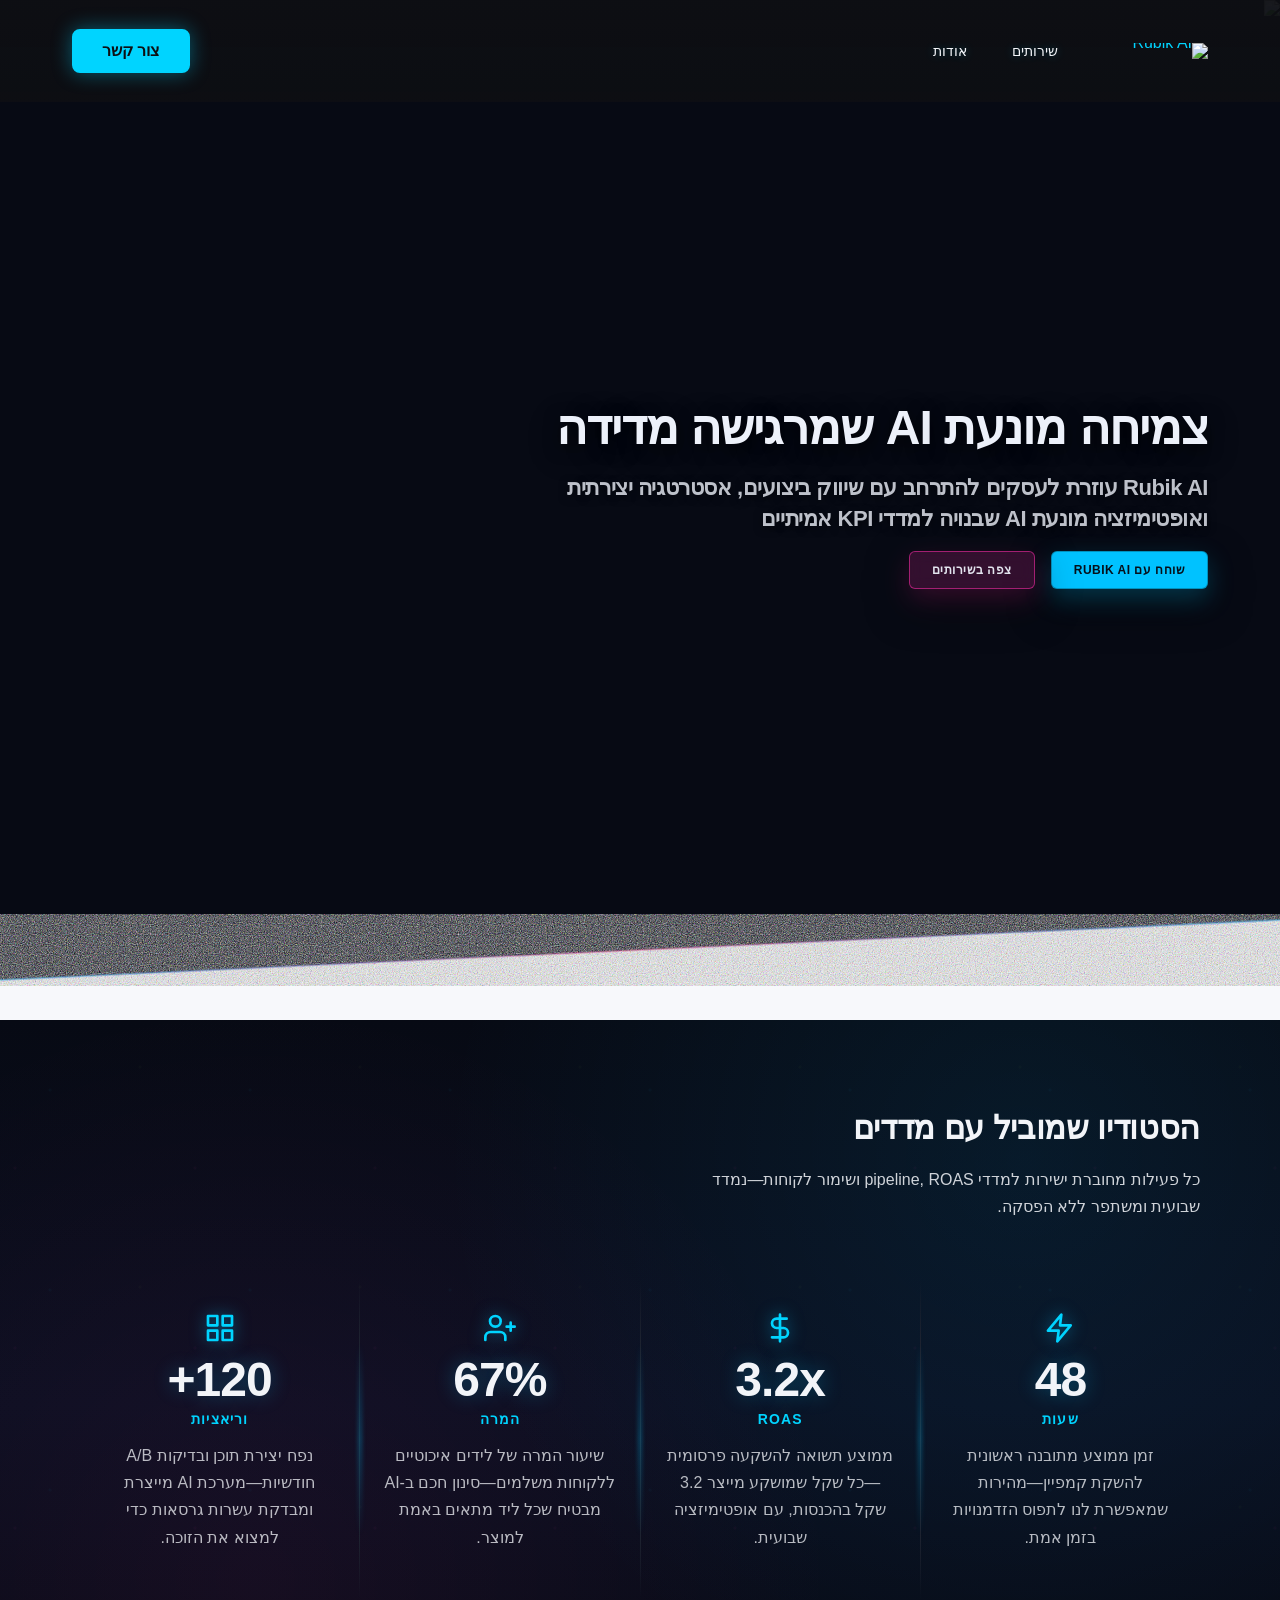
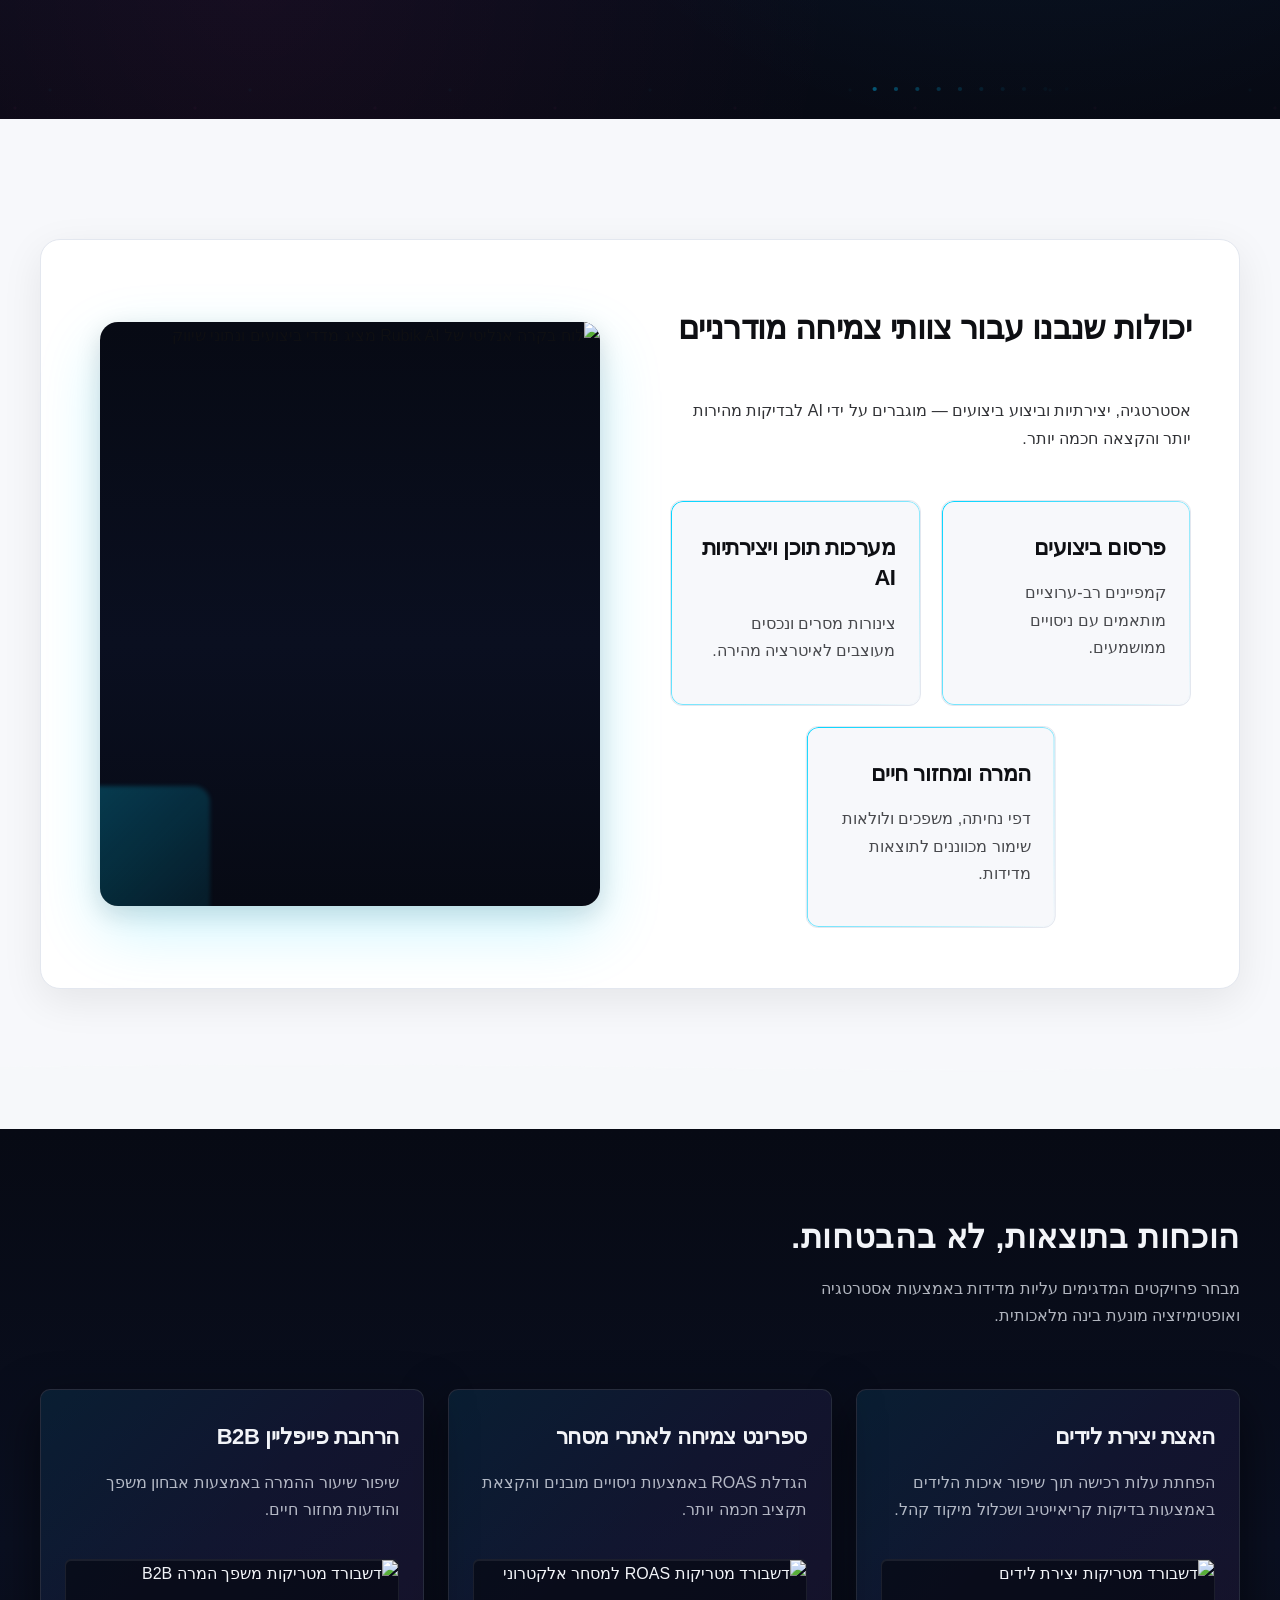
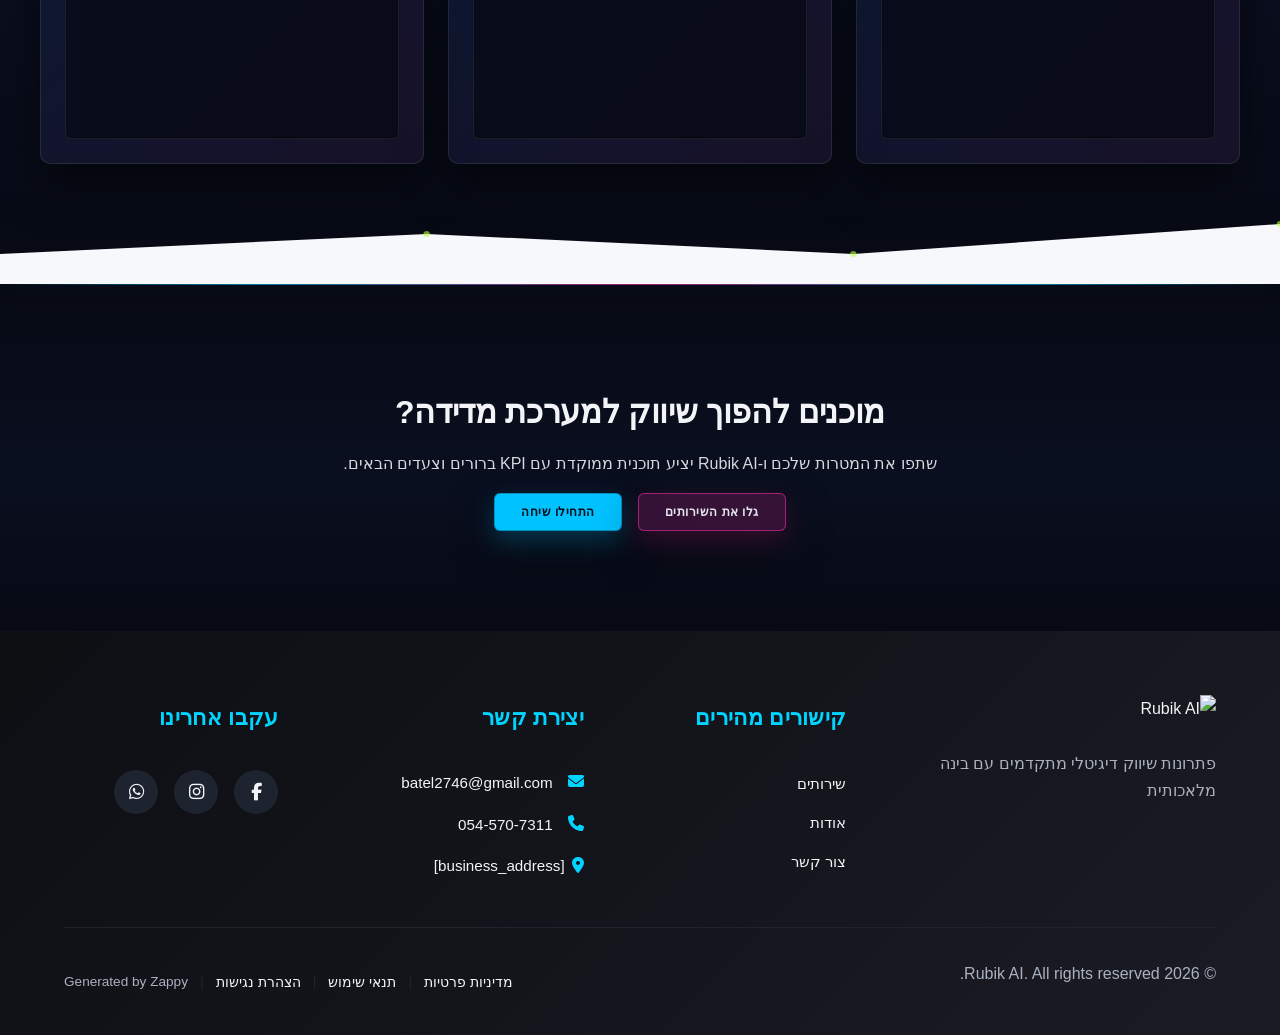
==== commit f9fc4c48: "Background sync: Progressive GitHub Sync" ====
--- a/public/index.html
+++ b/public/index.html
@@ -1 +1 @@
-<!doctype html><html dir="rtl" lang="he"><head><meta charset="UTF-8"><meta content="width=device-width,initial-scale=1" name="viewport"><meta content="index, follow" name="robots"><title>פתרונות בינה מלאכותית לשיווק דיגיטלי — Rubik AI</title><meta content="Rubik AI משלבת בינה מלאכותית עם אסטרטגיות שיווק מתקדמות כדי להאיץ את צמיחת העסק שלך. פתרונות חכמים שמניבים תוצאות מדידות ומשמעותיות." name="description"><meta content="open ai rubik's cube, rubik cube ai, שיווק דיגיטלי בינה מלאכותית, Rubik AI, פתרונות שיווק חכמים" name="keywords"><link href="/assets/favicon.ico" rel="icon" type="image/x-icon"><link href="/assets/favicon-16x16.png" rel="icon" type="image/png" sizes="16x16"><link href="/assets/favicon-32x32.png" rel="icon" type="image/png" sizes="32x32"><link href="/assets/favicon-48x48.png" rel="icon" type="image/png" sizes="48x48"><link href="/assets/favicon-192x192.png" rel="icon" type="image/png" sizes="192x192"><link href="/assets/favicon-512x512.png" rel="icon" type="image/png" sizes="512x512"><link href="/assets/apple-touch-icon.png" rel="apple-touch-icon"><script>!function(){"use strict";var t="44d61949-2218-495d-9b27-63eddc02a1ad",e="https://api.zappy5.com/api/analytics/track",a=18e5,n=2592e6,o=!0,i=!0,r=!0;var s=function(){var e="zappy_visitor_"+t,a=null;try{if(a=localStorage.getItem(e)){var o=JSON.parse(a),i=Date.now();if(i-o.created<n)return o.lastSeen=i,localStorage.setItem(e,JSON.stringify(o)),o.id}}catch(t){console.warn("Zappy Analytics: LocalStorage not available")}var r="zv_"+Date.now()+"_"+Math.random().toString(36).substr(2,9);try{localStorage.setItem(e,JSON.stringify({id:r,created:Date.now(),lastSeen:Date.now()}))}catch(t){}return r}(),c=function(){var e="zappy_session_"+t,n=null;try{if(n=sessionStorage.getItem(e)){var o=JSON.parse(n),i=Date.now();if(i-o.timestamp<a)return o.timestamp=i,sessionStorage.setItem(e,JSON.stringify(o)),o.id}}catch(t){console.warn("Zappy Analytics: SessionStorage not available")}var r="zs_"+Date.now()+"_"+Math.random().toString(36).substr(2,9);try{sessionStorage.setItem(e,JSON.stringify({id:r,timestamp:Date.now()}))}catch(t){}return r}();function l(a,n){n=n||{};var o={website_id:t,event_type:a,page_path:window.location.pathname,referrer:document.referrer||"direct",visitor_id:s,session_id:c,metadata:n};if(navigator.sendBeacon){var i=new Blob([JSON.stringify(o)],{type:"application/json"});navigator.sendBeacon(e,i)}else fetch(e,{method:"POST",headers:{"Content-Type":"application/json"},body:JSON.stringify(o),keepalive:!0}).catch(function(t){console.warn("Zappy Analytics: Failed to track event",t)})}o&&l("pageview",{title:document.title,url:window.location.href}),i&&document.addEventListener("click",function(t){var e=t.target;if("BUTTON"===e.tagName||e.closest("button")){var a="BUTTON"===e.tagName?e:e.closest("button");l("click",{element:"button",text:a.textContent.trim().substring(0,100),id:a.id||null,class:a.className||null})}else if("A"===e.tagName||e.closest("a")){var n="A"===e.tagName?e:e.closest("a");l("navigation",{element:"link",text:n.textContent.trim().substring(0,100),href:n.href,external:n.hostname!==window.location.hostname})}},!0),r&&document.addEventListener("submit",function(t){var e=t.target;l("form_submit",{form_id:e.id||null,form_name:e.name||null,form_action:e.action||null,form_method:e.method||"GET"})},!0);var d=Date.now();window.addEventListener("beforeunload",function(){l("page_unload",{time_on_page:Math.floor((Date.now()-d)/1e3),page_path:window.location.pathname})}),window.zappyAnalytics={track:l,getVisitorId:function(){return s},getSessionId:function(){return c}}}()</script><meta content="פתרונות בינה מלאכותית לשיווק דיגיטלי — Rubik AI" property="og:title"><meta content="Rubik AI משלבת בינה מלאכותית עם אסטרטגיות שיווק מתקדמות כדי להאיץ את צמיחת העסק שלך. פתרונות חכמים שמניבים תוצאות מדידות ומשמעותיות." property="og:description"><meta content="website" property="og:type"><meta content="he_IL" property="og:locale"><meta content="summary_large_image" name="twitter:card"><meta content="פתרונות בינה מלאכותית לשיווק דיגיטלי — Rubik AI" name="twitter:title"><meta content="Rubik AI משלבת בינה מלאכותית עם אסטרטגיות שיווק מתקדמות כדי להאיץ את צמיחת העסק שלך. פתרונות חכמים שמניבים תוצאות מדידות ומשמעותיות." name="twitter:description"><link href="https://cdnjs.cloudflare.com/ajax/libs/font-awesome/6.4.0/css/all.min.css" rel="stylesheet"><link href="/assets/favicon.ico" rel="icon" type="image/x-icon"><link href="/assets/favicon-16x16.png" rel="icon" type="image/png" sizes="16x16"><link href="/assets/favicon-32x32.png" rel="icon" type="image/png" sizes="32x32"><link href="/assets/favicon-48x48.png" rel="icon" type="image/png" sizes="48x48"><link href="/assets/favicon-192x192.png" rel="icon" type="image/png" sizes="192x192"><link href="/assets/favicon-512x512.png" rel="icon" type="image/png" sizes="512x512"><link href="/assets/apple-touch-icon.png" rel="apple-touch-icon"><link href="https://cdn.jsdelivr.net/npm/vanilla-cookieconsent@3/dist/cookieconsent.css" rel="stylesheet"><script src="https://cdn.jsdelivr.net/npm/vanilla-cookieconsent@3/dist/cookieconsent.umd.js"></script><script src="https://cdn.jsdelivr.net/gh/mickidum/acc_toolbar/acctoolbar/acctoolbar.min.js"></script><link href="/styles.css" rel="stylesheet"><style id="zappy-dropdown-submenu-styles">#navMenu li:has(.sub-menu),.nav-menu li:has(.sub-menu),.navbar li:has(.sub-menu),nav li:has(.sub-menu){position:relative}#navMenu .sub-menu,.nav-menu .sub-menu,.navbar .sub-menu,nav .sub-menu{display:block!important;position:absolute!important;top:100%;left:0;min-width:220px;background:#fff;border-radius:8px;box-shadow:0 8px 25px rgba(0,0,0,.15);padding:8px 0;opacity:0;visibility:hidden;transform:translateY(10px);transition:all .3s ease;z-index:1000;list-style:none;pointer-events:none}#navMenu li:hover>.sub-menu,.nav-menu li:hover>.sub-menu,.navbar li:hover>.sub-menu,nav li:hover>.sub-menu{opacity:1!important;visibility:visible!important;transform:translateY(0)!important;pointer-events:auto!important}.sub-menu li{list-style:none;margin:0;padding:0}.sub-menu a{display:block!important;padding:10px 16px!important;color:#333!important;font-weight:500;text-decoration:none;white-space:nowrap;transition:background-color .2s}.sub-menu a:hover{background-color:#f5f5f5}[dir=rtl] .nav-menu .sub-menu,[dir=rtl] .navbar .sub-menu,[dir=rtl] nav .sub-menu,html[lang=ar] .nav-menu .sub-menu,html[lang=ar] .navbar .sub-menu,html[lang=ar] nav .sub-menu,html[lang=he] .nav-menu .sub-menu,html[lang=he] .navbar .sub-menu,html[lang=he] nav .sub-menu{left:auto!important;right:0!important}.sub-menu:empty,.sub-menu:not(:has(li)),.sub-menu:not(:has(li:not(.zappy-hidden-menu-item))){display:none!important;opacity:0!important;visibility:hidden!important;pointer-events:none!important}li:has(.menu-group-title):hover>.sub-menu{opacity:1!important;visibility:visible!important;transform:translateY(0)!important;pointer-events:auto!important}#navMenu>li>.menu-group-title,.nav-menu>li>.menu-group-title{display:inline-block;padding:.5rem 1rem;cursor:default;user-select:none}@media (max-width:768px){#navMenu .sub-menu,.nav-menu .sub-menu,.navbar .sub-menu,nav .sub-menu{position:static!important;transform:none!important;box-shadow:none!important;background:0 0!important;max-height:0;overflow:hidden;opacity:0;visibility:hidden;transition:max-height .3s ease,opacity .3s ease;padding:0!important;border-radius:0!important}.sub-menu.mobile-expanded{max-height:500px!important;opacity:1!important;visibility:visible!important;padding:8px 0 8px 16px!important}[dir=rtl] .sub-menu.mobile-expanded,html[lang=he] .sub-menu.mobile-expanded{padding:8px 16px 8px 0!important}#navMenu li:hover>.sub-menu,.nav-menu li:hover>.sub-menu,.navbar li:hover>.sub-menu,nav li:hover>.sub-menu{opacity:0;visibility:hidden;pointer-events:none}#navMenu li>.sub-menu.mobile-expanded,.nav-menu li>.sub-menu.mobile-expanded,.navbar li>.sub-menu.mobile-expanded,nav li>.sub-menu.mobile-expanded{opacity:1!important;visibility:visible!important;pointer-events:auto!important}#navMenu li:has(.sub-menu),.nav-menu li:has(.sub-menu),.navbar li:has(.sub-menu),nav li:has(.sub-menu){display:flex!important;flex-wrap:wrap!important;align-items:center!important;position:relative!important;min-height:44px!important}#navMenu li:has(.sub-menu)>a,.nav-menu li:has(.sub-menu)>a,.navbar li:has(.sub-menu)>a,nav li:has(.sub-menu)>a{flex:1!important;min-width:0!important}#navMenu li:has(.sub-menu)>.menu-group-title,.nav-menu li:has(.sub-menu)>.menu-group-title,.navbar li:has(.sub-menu)>.menu-group-title,nav li:has(.sub-menu)>.menu-group-title{flex:1!important;min-width:0!important;padding:0!important;line-height:inherit!important}#navMenu li:has(.sub-menu)>.sub-menu,.nav-menu li:has(.sub-menu)>.sub-menu,.navbar li:has(.sub-menu)>.sub-menu,nav li:has(.sub-menu)>.sub-menu{flex-basis:100%!important;width:100%!important}#navMenu li:has(.sub-menu)>a [class*=arrow],#navMenu li:has(.sub-menu)>a [class*=chevron],.nav-menu li:has(.sub-menu)>a .fa-angle-down,.nav-menu li:has(.sub-menu)>a .fa-chevron-down,.nav-menu li:has(.sub-menu)>a [class*=arrow],.nav-menu li:has(.sub-menu)>a [class*=chevron],nav li:has(.sub-menu)>a [class*=arrow],nav li:has(.sub-menu)>a [class*=chevron]{display:none!important;visibility:hidden!important}.mobile-submenu-toggle{display:flex!important;align-items:center!important;justify-content:center!important;width:44px!important;height:auto!important;background:0 0!important;border:none!important;cursor:pointer!important;color:var(--text-dark)!important;position:static!important;flex-shrink:0!important;align-self:stretch!important;z-index:2!important;padding:0!important;margin:0!important}.mobile-submenu-toggle::after{content:''!important;width:0!important;height:0!important;border-left:6px solid transparent!important;border-right:6px solid transparent!important;border-top:7px solid currentColor!important;transition:transform .3s ease!important}.mobile-submenu-toggle.expanded::after{transform:rotate(180deg)!important}.sub-menu a{padding:10px 0!important;display:block!important;color:var(--text-dark)!important}.navbar .sub-menu li a,.zappy-products-dropdown .sub-menu a,nav.navbar .sub-menu li a{color:var(--text-dark)!important}}@media (min-width:769px){.mobile-submenu-toggle{display:none!important}}</style><style id="zappy-widget-visibility">#mic-access-tool-box,#mic-access-tool-general-button,#mic-init-access-tool #mic-access-tool-box,#mic-init-access-tool #mic-access-tool-general-button,#mic-init-access-tool .mic-access-tool-general-button,._access-icon,._access-menu,.mic-access-tool-box,.mic-access-tool-general-button,div[id*=mic-access-tool-box]{display:none!important;visibility:hidden!important;opacity:0!important;pointer-events:none!important}</style></head><body><nav class="navbar" dir="rtl"><button aria-label="Menu" class="mobile-toggle" id="mobileToggle"><svg viewbox="0 0 24 24" fill="none" class="hamburger-icon" height="24" width="24"><path d="M3 12h18M3 6h18M3 18h18" stroke="currentColor" stroke-width="2" stroke-linecap="round"></path></svg><svg viewbox="0 0 24 24" fill="none" class="close-icon" height="24" width="24" style="display:none"><path d="M18 6L6 18M6 6l12 12" stroke="currentColor" stroke-width="2" stroke-linecap="round"></path></svg></button><button aria-label="Call" class="phone-header-btn"><svg viewbox="0 0 24 24" fill="currentColor" height="20" width="20"><path d="M22 16.92v3a2 2 0 0 1-2.18 2 19.79 19.79 0 0 1-8.63-3.07 19.5 19.5 0 0 1-6-6 19.79 19.79 0 0 1-3.07-8.67A2 2 0 0 1 4.11 2h3a2 2 0 0 1 2 1.72 12.84 12.84 0 0 0 .7 2.81 2 2 0 0 1-.45 2.11L8.09 9.91a16 16 0 0 0 6 6l1.27-1.27a2 2 0 0 1 2.11-.45 12.84 12.84 0 0 0 2.81.7A2 2 0 0 1 22 16.92z"></path></svg></button><div class="nav-container"><div class="nav-brand"><a href="/" class="logo-link"><img alt="Rubik AI" src="/assets/rubik-ai-logo.webp" class="logo"></a></div><ul class="nav-menu" id="navMenu"><li><a href="/services">שירותים</a></li><li><a href="/about">אודות</a></li></ul><div class="nav-cta-container"><a href="/contact" class="nav-cta-btn">צור קשר</a></div></div></nav><main><section class="index-hero-section" data-layout-spec="בית-hero" data-hero-type="fullscreen-scrim"><div class="index-hero-section__bg-wrapper"><img alt="רקע AI אלגוריתמי עם זרמי חלקיקים ניאון" src="/assets/site-index-hero-bg.webp" data-context="Cinematic abstract AI visualization: dark navy-black background with flowing neon cyan and magenta particle streams, subtle network connection lines forming a grid pattern, glowing nodes, digital signal waves, futuristic technology aesthetic, high contrast, dramatic lighting, empty center space for text overlay, professional tech marketing feel" data-placeholder="index-hero-bg" height="1080" width="1920" class="index-hero-section__bg-image" data-hero-bg="true" data-preserve-bg="0"></div><div class="index-hero-section__scrim" aria-hidden="true"></div><div class="index-hero-section__content-wrapper"><div class="index-hero-section__overlay-group"><h1 class="index-hero-section__headline">צמיחה מונעת AI שמרגישה מדידה</h1><h3 class="index-hero-section__subtitle">Rubik AI עוזרת לעסקים להתרחב עם שיווק ביצועים, אסטרטגיה יצירתית ואופטימיזציה מונעת AI שבנויה למדדי KPI אמיתיים</h3><div class="index-hero-section__cta-row"><a href="/contact" class="index-hero-section__btn index-hero-section__btn--primary">שוחח עם Rubik AI</a><a href="/services" class="index-hero-section__btn index-hero-section__btn--secondary">צפה בשירותים</a></div></div></div><div class="index-hero-section__divider-wrapper" aria-hidden="true"><svg viewbox="0 0 1200 120" xmlns="http://www.w3.org/2000/svg" aria-hidden="true" data-no-icon-edit="true" preserveaspectratio="none"><defs><lineargradient id="index-hero-divider-glow" x1="0%" x2="100%" y1="0%" y2="0%"><stop offset="0%" style="stop-color:#00C2FF;stop-opacity:0.5"></stop><stop offset="50%" style="stop-color:#FF2DAA;stop-opacity:0.4"></stop><stop offset="100%" style="stop-color:#00C2FF;stop-opacity:0.5"></stop></lineargradient><filter id="index-hero-divider-grain"><feturbulence basefrequency="0.9" numoctaves="4" result="noise" type="fractalNoise"></feturbulence><fecolormatrix in="noise" type="saturate" values="0"></fecolormatrix><feblend in="SourceGraphic" in2="noise" mode="multiply"></feblend></filter></defs><path d="M0,120 L0,80 L1200,20 L1200,120 Z" fill="var(--bg-light)"></path><path d="M0,80 L1200,20" stroke="url(#index-hero-divider-glow)" stroke-width="2" fill="var(--bg-light)" filter="url(#index-hero-divider-grain)"></path></svg></div></section><section class="index-stats-section" data-layout-spec="בית-stats"><div class="index-stats-section__container"><div class="index-stats-section__header"><h2 class="index-stats-section__title">הסטודיו שמוביל עם מדדים</h2><p class="index-stats-section__intro">כל פעילות מחוברת ישירות למדדי pipeline, ROAS ושימור לקוחות—נמדד שבועית ומשתפר ללא הפסקה.</p></div><div class="index-stats-section__kpi-grid"><div class="index-stats-section__kpi-item"><div class="index-stats-section__kpi-number" data-element-type="icon" data-icon-type="svg"><svg viewbox="0 0 24 24" xmlns="http://www.w3.org/2000/svg" class="index-stats-section__kpi-icon" fill="none"><path d="M13 2L3 14h8l-1 8 10-12h-8l1-8z" stroke="currentColor" stroke-width="2" stroke-linecap="round" stroke-linejoin="round"></path></svg><span class="index-stats-section__kpi-value">48</span><span class="index-stats-section__kpi-unit">שעות</span></div><p class="index-stats-section__kpi-description">זמן ממוצע מתובנה ראשונית להשקת קמפיין—מהירות שמאפשרת לנו לתפוס הזדמנויות בזמן אמת.</p></div><div class="index-stats-section__kpi-separator"></div><div class="index-stats-section__kpi-item"><div class="index-stats-section__kpi-number" data-element-type="icon" data-icon-type="svg"><svg viewbox="0 0 24 24" xmlns="http://www.w3.org/2000/svg" class="index-stats-section__kpi-icon" fill="none"><path d="M12 2v20M17 5H9.5a3.5 3.5 0 000 7h5a3.5 3.5 0 010 7H6" stroke="currentColor" stroke-width="2" stroke-linecap="round" stroke-linejoin="round"></path></svg><span class="index-stats-section__kpi-value">3.2x</span><span class="index-stats-section__kpi-unit">ROAS</span></div><p class="index-stats-section__kpi-description">ממוצע תשואה להשקעה פרסומית—כל שקל שמושקע מייצר 3.2 שקל בהכנסות, עם אופטימיזציה שבועית.</p></div><div class="index-stats-section__kpi-separator"></div><div class="index-stats-section__kpi-item"><div class="index-stats-section__kpi-number" data-element-type="icon" data-icon-type="svg"><svg viewbox="0 0 24 24" xmlns="http://www.w3.org/2000/svg" class="index-stats-section__kpi-icon" fill="none"><path d="M16 21v-2a4 4 0 00-4-4H5a4 4 0 00-4 4v2M8.5 11a4 4 0 100-8 4 4 0 000 8zM20 8v6M23 11h-6" stroke="currentColor" stroke-width="2" stroke-linecap="round" stroke-linejoin="round"></path></svg><span class="index-stats-section__kpi-value">67%</span><span class="index-stats-section__kpi-unit">המרה</span></div><p class="index-stats-section__kpi-description">שיעור המרה של לידים איכוטיים ללקוחות משלמים—סינון חכם ב-AI מבטיח שכל ליד מתאים באמת למוצר.</p></div><div class="index-stats-section__kpi-separator"></div><div class="index-stats-section__kpi-item"><div class="index-stats-section__kpi-number" data-element-type="icon" data-icon-type="svg"><svg viewbox="0 0 24 24" xmlns="http://www.w3.org/2000/svg" class="index-stats-section__kpi-icon" fill="none"><rect height="7" stroke="currentColor" stroke-linecap="round" stroke-linejoin="round" stroke-width="2" width="7" x="3" y="3"></rect><rect height="7" stroke="currentColor" stroke-linecap="round" stroke-linejoin="round" stroke-width="2" width="7" x="14" y="3"></rect><rect height="7" stroke="currentColor" stroke-linecap="round" stroke-linejoin="round" stroke-width="2" width="7" x="14" y="14"></rect><rect height="7" stroke="currentColor" stroke-linecap="round" stroke-linejoin="round" stroke-width="2" width="7" x="3" y="14"></rect></svg><span class="index-stats-section__kpi-value">120+</span><span class="index-stats-section__kpi-unit">וריאציות</span></div><p class="index-stats-section__kpi-description">נפח יצירת תוכן ובדיקות A/B חודשיות—מערכת AI מייצרת ומבדקת עשרות גרסאות כדי למצוא את הזוכה.</p></div></div></div><div class="index-stats-section__divider-wrapper"><svg viewbox="0 0 1200 60" xmlns="http://www.w3.org/2000/svg" aria-hidden="true" data-no-icon-edit="true" preserveaspectratio="none"><defs><lineargradient id="scanline-fade" x1="0%" x2="100%" y1="0%" y2="0%"><stop offset="0%" style="stop-color:#00C2FF;stop-opacity:0.6"></stop><stop offset="50%" style="stop-color:#00C2FF;stop-opacity:0.3"></stop><stop offset="100%" style="stop-color:#00C2FF"></stop></lineargradient></defs><line stroke="url(#scanline-fade)" stroke-width="2" x1="0" x2="800" y1="30" y2="30"></line><circle cx="820" cy="30" fill="#00C2FF" opacity="0.4" r="2"></circle><circle cx="840" cy="30" fill="#00C2FF" opacity="0.3" r="2"></circle><circle cx="860" cy="30" fill="#00C2FF" opacity="0.25" r="2"></circle><circle cx="880" cy="30" fill="#00C2FF" opacity="0.2" r="2"></circle><circle cx="900" cy="30" fill="#00C2FF" opacity="0.15" r="2"></circle><circle cx="920" cy="30" fill="#00C2FF" opacity="0.1" r="2"></circle><circle cx="940" cy="30" fill="#00C2FF" opacity="0.08" r="2"></circle><circle cx="960" cy="30" fill="#00C2FF" opacity="0.06" r="2"></circle><circle cx="980" cy="30" fill="#00C2FF" opacity="0.04" r="2"></circle><circle cx="1000" cy="30" fill="#00C2FF" opacity="0.02" r="2"></circle></svg></div></section><section class="index-capabilities-section" data-layout-spec="בית-capabilities"><div class="index-capabilities-container"><div class="index-capabilities-content"><div class="index-capabilities-text-column"><h2 class="index-capabilities-title">יכולות שנבנו עבור צוותי צמיחה מודרניים</h2><p class="index-capabilities-intro">אסטרטגיה, יצירתיות וביצוע ביצועים — מוגברים על ידי AI לבדיקות מהירות יותר והקצאה חכמה יותר.</p><div class="index-capabilities-cards zappy-vertical-grid" data-zappy-explicit-columns="true" style="grid-template-columns:repeat(3,minmax(0,1fr))"><article class="index-capabilities-card"><h3 class="zappy-editable index-capabilities-card-title">פרסום ביצועים</h3><p class="zappy-editable index-capabilities-card-text">קמפיינים רב-ערוציים מותאמים עם ניסויים ממושמעים.</p></article><article class="index-capabilities-card"><h3 class="zappy-editable index-capabilities-card-title">מערכות תוכן ויצירתיות AI</h3><p class="zappy-editable index-capabilities-card-text">צינורות מסרים ונכסים מעוצבים לאיטרציה מהירה.</p></article><article class="index-capabilities-card"><h3 class="zappy-editable index-capabilities-card-title">המרה ומחזור חיים</h3><p class="zappy-editable index-capabilities-card-text">דפי נחיתה, משפכים ולולאות שימור מכווננים לתוצאות מדידות.</p></article></div></div><div class="index-capabilities-image-column"><div class="index-capabilities-image-frame"><img alt="לוח בקרה אנליטי של Rubik AI מציג מדדי ביצועים ונתוני שיווק" src="/assets/site-index-capabilities-dashboard-ui.webp" data-context="Dark UI dashboard screenshot showing analytics and performance metrics for a digital marketing platform. Display graphs, KPIs, conversion funnels, and data visualizations in a sleek modern interface with cyan and magenta accent colors. High-tech, professional, AI-powered marketing analytics dashboard." data-placeholder="index-capabilities-dashboard-ui" height="700" width="600"><div class="index-capabilities-backplate"></div></div></div></div></div><div class="index-capabilities-divider-wrapper"><svg viewbox="0 0 1200 120" xmlns="http://www.w3.org/2000/svg" aria-hidden="true" data-no-icon-edit="true" preserveaspectratio="none"><defs><lineargradient id="index-capabilities-divider-gradient" x1="0%" x2="100%" y1="0%" y2="0%"><stop offset="0%" style="stop-color:#F7F8FB;stop-opacity:1"></stop><stop offset="50%" style="stop-color:#0E0F13;stop-opacity:1"></stop><stop offset="100%" style="stop-color:#0E0F13;stop-opacity:1"></stop></lineargradient><lineargradient id="index-capabilities-divider-magenta" x1="0%" x2="100%" y1="0%" y2="0%"><stop offset="0%" style="stop-color:rgba(255,45,170,0)"></stop><stop offset="50%" style="stop-color:rgba(255,45,170,0.4);stop-opacity:1"></stop><stop offset="100%" style="stop-color:rgba(255,45,170,0)"></stop></lineargradient></defs><path d="M0,120 L0,60 Q300,55 600,60 T1200,60 L1200,120 Z" fill="var(--bg-light)"></path><path d="M0,120 L0,58 Q300,53 600,58 T1200,58 L1200,120 Z" fill="var(--bg-light)" opacity="0.6"></path></svg></div></section><section class="index-case-studies-section" data-layout-spec="בית-case-studies"><div class="index-case-studies-container"><div class="index-case-studies-header"><h2>הוכחות בתוצאות, לא בהבטחות.</h2><p>מבחר פרויקטים המדגימים עליות מדידות באמצעות אסטרטגיה ואופטימיזציה מונעת בינה מלאכותית.</p></div><div class="index-case-studies-grid"><article class="index-case-studies-card"><div class="index-case-studies-card-content"><h3>האצת יצירת לידים</h3><p>הפחתת עלות רכישה תוך שיפור איכות הלידים באמצעות בדיקות קריאייטיב ושכלול מיקוד קהל.</p></div><div class="index-case-studies-chart-wrapper"><img alt="דשבורד מטריקות יצירת לידים" src="/assets/site-index-case-studies-image-1.webp" data-context="Minimalist dashboard UI snippet showing lead generation metrics for a digital marketing campaign - dark themed interface with cyan and magenta accent colors, clean line charts showing upward trend in lead quality, KPI cards with numbers, professional business analytics visualization, cinematic noir aesthetic with subtle grid lines" data-placeholder="index-case-studies-image-1" height="180" width="600"></div></article><article class="index-case-studies-card"><div class="index-case-studies-card-content"><h3>ספרינט צמיחה לאתרי מסחר</h3><p>הגדלת ROAS באמצעות ניסויים מובנים והקצאת תקציב חכמה יותר.</p></div><div class="index-case-studies-chart-wrapper"><img alt="דשבורד מטריקות ROAS למסחר אלקטרוני" src="/assets/site-index-case-studies-image-2.webp" data-context="Clean ecommerce analytics dashboard fragment showing ROAS improvement metrics - dark UI with neon cyan highlights, bar charts comparing before/after performance, conversion rate indicators, budget allocation visualization, modern tech aesthetic with subtle geometric patterns" data-placeholder="index-case-studies-image-2" height="180" width="600"></div></article><article class="index-case-studies-card"><div class="index-case-studies-card-content"><h3>הרחבת פייפליין B2B</h3><p>שיפור שיעור ההמרה באמצעות אבחון משפך והודעות מחזור חיים.</p></div><div class="index-case-studies-chart-wrapper"><img alt="דשבורד מטריקות משפך המרה B2B" src="/assets/site-index-case-studies-image-3.webp" data-context="Sophisticated B2B funnel analytics dashboard showing conversion rate improvements - dark interface with magenta and lime accent highlights, funnel visualization with stages, lifecycle messaging metrics, professional enterprise analytics look, cinematic tech aesthetic with data rhythms" data-placeholder="index-case-studies-image-3" height="180" width="600"></div></article></div></div><div class="index-case-studies-divider-wrapper"><svg viewbox="0 0 1200 100" xmlns="http://www.w3.org/2000/svg" aria-hidden="true" data-no-icon-edit="true" preserveaspectratio="none"><defs><lineargradient id="case-studies-divider-gradient" x1="0%" x2="100%" y1="0%" y2="0%"><stop offset="0%" style="stop-color:#070A14;stop-opacity:1"></stop><stop offset="50%" style="stop-color:#0A0F20;stop-opacity:1"></stop><stop offset="100%" style="stop-color:#070A14;stop-opacity:1"></stop></lineargradient></defs><path d="M0,100 L0,70 L400,50 L800,70 L1200,40 L1200,100 Z" fill="var(--bg-light)"></path><circle cx="400" cy="50" fill="#B8FF3D" opacity="0.6" r="3"></circle><circle cx="800" cy="70" fill="#B8FF3D" opacity="0.6" r="3"></circle><circle cx="1200" cy="40" fill="#B8FF3D" opacity="0.6" r="3"></circle></svg></div></section><section class="index-cta-section" data-layout-spec="בית-cta"><div class="index-cta-divider-top"></div><div class="index-cta-container"><h2 class="index-cta-headline">מוכנים להפוך שיווק למערכת מדידה?</h2><p class="index-cta-description">שתפו את המטרות שלכם ו-Rubik AI יציע תוכנית ממוקדת עם KPI ברורים וצעדים הבאים.</p><div class="index-cta-buttons"><a href="/contact" class="index-cta-btn index-cta-btn-primary">התחילו שיחה</a><a href="/services" class="index-cta-btn index-cta-btn-secondary">גלו את השירותים</a></div></div></section></main><footer class="site-footer"><div class="footer-container"><div class="footer-top"><div class="footer-column footer-company"><img alt="Rubik AI" src="/assets/rubik-ai-logo.webp" class="logo"><p class="company-tagline">פתרונות שיווק דיגיטלי מתקדמים עם בינה מלאכותית</p></div><div class="footer-column footer-links"><h3 class="footer-heading">קישורים מהירים</h3><ul class="footer-nav"><li><a href="/services">שירותים</a></li><li><a href="/about">אודות</a></li><li><a href="/contact">צור קשר</a></li></ul></div><div class="footer-column footer-contact"><h3 class="footer-heading">יצירת קשר</h3><ul class="contact-list"><li><i class="fas fa-envelope"></i><a href="mailto:[business_email]">[business_email]</a></li><li><i class="fas fa-phone"></i><a href="tel:[business_phone]">[business_phone]</a></li><li><a href="/"><i class="fas fa-map-marker-alt"></i><span>[business_address]</span></a></li></ul></div><div class="footer-column footer-social"><h3 class="footer-heading">עקבו אחרינו</h3><div class="social-links"><a href="[facebook_handle]" aria-label="Facebook" rel="noopener noreferrer" target="_blank"><i class="fab fa-facebook-f"></i></a><a href="[instagram_handle]" aria-label="Instagram" rel="noopener noreferrer" target="_blank"><i class="fab fa-instagram"></i></a><a href="[whatsapp_handle]" aria-label="WhatsApp" rel="noopener noreferrer" target="_blank"><i class="fab fa-whatsapp"></i></a></div></div></div><div class="footer-bottom"><div class="footer-bottom-content"><div class="copyright"><p>© 2026 Rubik AI. All rights reserved.</p></div><div class="footer-legal"><a href="/privacy">מדיניות פרטיות</a><span class="separator">|</span><a href="/terms">תנאי שימוש</a><span class="separator">|</span><a href="/accessibility">הצהרת נגישות</a><span class="separator">|</span><a href="https://zappy5.com" class="zappy-attribution" rel="noopener noreferrer" target="_blank">Generated by Zappy</a></div></div></div></div></footer><a href="https://wa.me/[whatsapp_handle]" class="whatsapp-float" aria-label="WhatsApp"><i class="fab fa-whatsapp"></i></a><div data-integration="accessibility:toolbar"></div><script src="/script.js"></script><script id="zappy-mobile-submenu-script">!function(){function e(){if(window.innerWidth>768)return document.querySelectorAll(".mobile-submenu-toggle").forEach(function(e){e.remove()}),void document.querySelectorAll(".sub-menu.mobile-expanded").forEach(function(e){e.classList.remove("mobile-expanded")});document.querySelectorAll(".nav-menu li:has(.sub-menu), nav li:has(.sub-menu), .navbar li:has(.sub-menu), #navMenu li:has(.sub-menu)").forEach(function(e){if(!e.querySelector(".mobile-submenu-toggle")){var t=e.querySelector(".sub-menu"),n=e.querySelector(":scope > a");if(t&&n){var o=document.createElement("button");o.className="mobile-submenu-toggle",o.setAttribute("aria-label","Toggle submenu"),o.setAttribute("type","button"),n.insertAdjacentElement("afterend",o),o.addEventListener("click",function(e){e.preventDefault(),e.stopPropagation(),document.querySelectorAll(".sub-menu.mobile-expanded").forEach(function(e){if(e!==t){e.classList.remove("mobile-expanded");var n=e.parentElement.querySelector(".mobile-submenu-toggle");n&&n.classList.remove("expanded")}}),t.classList.toggle("mobile-expanded"),o.classList.toggle("expanded")})}}})}var t;"loading"===document.readyState?document.addEventListener("DOMContentLoaded",e):e(),window.addEventListener("resize",function(){clearTimeout(t),t=setTimeout(e,250)});var n=new MutationObserver(function(t){t.forEach(function(t){if("attributes"===t.type){var n=t.target;n.classList&&(n.classList.contains("active")||n.classList.contains("open"))&&setTimeout(e,100)}})});setTimeout(function(){document.querySelectorAll(".mobile-menu, .nav-menu, #navMenu, nav").forEach(function(e){n.observe(e,{attributes:!0,attributeFilter:["class","style"]})})},500)}()</script><script id="zappy-navbar-scroll-effect">!function(){var e=document.querySelector("nav.navbar,.navbar:not(.zappy-catalog-menu)"),t=document.querySelector(".zappy-catalog-menu");if(e){var r="rgba(14,15,19,0.85)";e.style.transition="background 0.3s ease,backdrop-filter 0.3s ease,-webkit-backdrop-filter 0.3s ease,box-shadow 0.3s ease",t&&(t.style.transition="background 0.3s ease,backdrop-filter 0.3s ease,-webkit-backdrop-filter 0.3s ease"),window.addEventListener("scroll",a,{passive:!0}),a()}function a(){(window.scrollY||window.pageYOffset)>60?(e.style.background=r,e.style.backdropFilter="blur(12px)",e.style.webkitBackdropFilter="blur(12px)",e.style.boxShadow="0 2px 16px rgba(0,0,0,0.12)",t&&(t.style.background=r,t.style.backdropFilter="blur(12px)",t.style.webkitBackdropFilter="blur(12px)")):(e.style.background="transparent",e.style.backdropFilter="none",e.style.webkitBackdropFilter="none",e.style.boxShadow="none",t&&(t.style.background="transparent",t.style.backdropFilter="none",t.style.webkitBackdropFilter="none"))}}()</script></body></html>+<!doctype html><html dir="rtl" lang="he"><head><meta charset="UTF-8"><meta content="width=device-width,initial-scale=1" name="viewport"><meta content="index, follow" name="robots"><title>פתרונות בינה מלאכותית לשיווק דיגיטלי — Rubik AI</title><meta content="Rubik AI משלבת בינה מלאכותית עם אסטרטגיות שיווק מתקדמות כדי להאיץ את צמיחת העסק שלך. פתרונות חכמים שמניבים תוצאות מדידות ומשמעותיות." name="description"><meta content="open ai rubik's cube, rubik cube ai, שיווק דיגיטלי בינה מלאכותית, Rubik AI, פתרונות שיווק חכמים" name="keywords"><link href="/assets/favicon.ico" rel="icon" type="image/x-icon"><link href="/assets/favicon-16x16.png" rel="icon" type="image/png" sizes="16x16"><link href="/assets/favicon-32x32.png" rel="icon" type="image/png" sizes="32x32"><link href="/assets/favicon-48x48.png" rel="icon" type="image/png" sizes="48x48"><link href="/assets/favicon-192x192.png" rel="icon" type="image/png" sizes="192x192"><link href="/assets/favicon-512x512.png" rel="icon" type="image/png" sizes="512x512"><link href="/assets/apple-touch-icon.png" rel="apple-touch-icon"><script>!function(){"use strict";var t="44d61949-2218-495d-9b27-63eddc02a1ad",e="https://api.zappy5.com/api/analytics/track",a=18e5,n=2592e6,o=!0,i=!0,r=!0;var s=function(){var e="zappy_visitor_"+t,a=null;try{if(a=localStorage.getItem(e)){var o=JSON.parse(a),i=Date.now();if(i-o.created<n)return o.lastSeen=i,localStorage.setItem(e,JSON.stringify(o)),o.id}}catch(t){console.warn("Zappy Analytics: LocalStorage not available")}var r="zv_"+Date.now()+"_"+Math.random().toString(36).substr(2,9);try{localStorage.setItem(e,JSON.stringify({id:r,created:Date.now(),lastSeen:Date.now()}))}catch(t){}return r}(),c=function(){var e="zappy_session_"+t,n=null;try{if(n=sessionStorage.getItem(e)){var o=JSON.parse(n),i=Date.now();if(i-o.timestamp<a)return o.timestamp=i,sessionStorage.setItem(e,JSON.stringify(o)),o.id}}catch(t){console.warn("Zappy Analytics: SessionStorage not available")}var r="zs_"+Date.now()+"_"+Math.random().toString(36).substr(2,9);try{sessionStorage.setItem(e,JSON.stringify({id:r,timestamp:Date.now()}))}catch(t){}return r}();function l(a,n){n=n||{};var o={website_id:t,event_type:a,page_path:window.location.pathname,referrer:document.referrer||"direct",visitor_id:s,session_id:c,metadata:n};if(navigator.sendBeacon){var i=new Blob([JSON.stringify(o)],{type:"application/json"});navigator.sendBeacon(e,i)}else fetch(e,{method:"POST",headers:{"Content-Type":"application/json"},body:JSON.stringify(o),keepalive:!0}).catch(function(t){console.warn("Zappy Analytics: Failed to track event",t)})}o&&l("pageview",{title:document.title,url:window.location.href}),i&&document.addEventListener("click",function(t){var e=t.target;if("BUTTON"===e.tagName||e.closest("button")){var a="BUTTON"===e.tagName?e:e.closest("button");l("click",{element:"button",text:a.textContent.trim().substring(0,100),id:a.id||null,class:a.className||null})}else if("A"===e.tagName||e.closest("a")){var n="A"===e.tagName?e:e.closest("a");l("navigation",{element:"link",text:n.textContent.trim().substring(0,100),href:n.href,external:n.hostname!==window.location.hostname})}},!0),r&&document.addEventListener("submit",function(t){var e=t.target;l("form_submit",{form_id:e.id||null,form_name:e.name||null,form_action:e.action||null,form_method:e.method||"GET"})},!0);var d=Date.now();window.addEventListener("beforeunload",function(){l("page_unload",{time_on_page:Math.floor((Date.now()-d)/1e3),page_path:window.location.pathname})}),window.zappyAnalytics={track:l,getVisitorId:function(){return s},getSessionId:function(){return c}}}()</script><meta content="פתרונות בינה מלאכותית לשיווק דיגיטלי — Rubik AI" property="og:title"><meta content="Rubik AI משלבת בינה מלאכותית עם אסטרטגיות שיווק מתקדמות כדי להאיץ את צמיחת העסק שלך. פתרונות חכמים שמניבים תוצאות מדידות ומשמעותיות." property="og:description"><meta content="website" property="og:type"><meta content="he_IL" property="og:locale"><meta content="summary_large_image" name="twitter:card"><meta content="פתרונות בינה מלאכותית לשיווק דיגיטלי — Rubik AI" name="twitter:title"><meta content="Rubik AI משלבת בינה מלאכותית עם אסטרטגיות שיווק מתקדמות כדי להאיץ את צמיחת העסק שלך. פתרונות חכמים שמניבים תוצאות מדידות ומשמעותיות." name="twitter:description"><link href="https://cdnjs.cloudflare.com/ajax/libs/font-awesome/6.4.0/css/all.min.css" rel="stylesheet"><link href="/assets/favicon.ico" rel="icon" type="image/x-icon"><link href="/assets/favicon-16x16.png" rel="icon" type="image/png" sizes="16x16"><link href="/assets/favicon-32x32.png" rel="icon" type="image/png" sizes="32x32"><link href="/assets/favicon-48x48.png" rel="icon" type="image/png" sizes="48x48"><link href="/assets/favicon-192x192.png" rel="icon" type="image/png" sizes="192x192"><link href="/assets/favicon-512x512.png" rel="icon" type="image/png" sizes="512x512"><link href="/assets/apple-touch-icon.png" rel="apple-touch-icon"><link href="https://cdn.jsdelivr.net/npm/vanilla-cookieconsent@3/dist/cookieconsent.css" rel="stylesheet"><script src="https://cdn.jsdelivr.net/npm/vanilla-cookieconsent@3/dist/cookieconsent.umd.js"></script><script src="https://cdn.jsdelivr.net/gh/mickidum/acc_toolbar/acctoolbar/acctoolbar.min.js"></script><link href="/styles.css" rel="stylesheet"><style id="zappy-dropdown-submenu-styles">#navMenu li:has(.sub-menu),.nav-menu li:has(.sub-menu),.navbar li:has(.sub-menu),nav li:has(.sub-menu){position:relative}#navMenu .sub-menu,.nav-menu .sub-menu,.navbar .sub-menu,nav .sub-menu{display:block!important;position:absolute!important;top:100%;left:0;min-width:220px;background:#fff;border-radius:8px;box-shadow:0 8px 25px rgba(0,0,0,.15);padding:8px 0;opacity:0;visibility:hidden;transform:translateY(10px);transition:all .3s ease;z-index:1000;list-style:none;pointer-events:none}#navMenu li:hover>.sub-menu,.nav-menu li:hover>.sub-menu,.navbar li:hover>.sub-menu,nav li:hover>.sub-menu{opacity:1!important;visibility:visible!important;transform:translateY(0)!important;pointer-events:auto!important}.sub-menu li{list-style:none;margin:0;padding:0}.sub-menu a{display:block!important;padding:10px 16px!important;color:#333!important;font-weight:500;text-decoration:none;white-space:nowrap;transition:background-color .2s}.sub-menu a:hover{background-color:#f5f5f5}[dir=rtl] .nav-menu .sub-menu,[dir=rtl] .navbar .sub-menu,[dir=rtl] nav .sub-menu,html[lang=ar] .nav-menu .sub-menu,html[lang=ar] .navbar .sub-menu,html[lang=ar] nav .sub-menu,html[lang=he] .nav-menu .sub-menu,html[lang=he] .navbar .sub-menu,html[lang=he] nav .sub-menu{left:auto!important;right:0!important}.sub-menu:empty,.sub-menu:not(:has(li)),.sub-menu:not(:has(li:not(.zappy-hidden-menu-item))){display:none!important;opacity:0!important;visibility:hidden!important;pointer-events:none!important}li:has(.menu-group-title):hover>.sub-menu{opacity:1!important;visibility:visible!important;transform:translateY(0)!important;pointer-events:auto!important}#navMenu>li>.menu-group-title,.nav-menu>li>.menu-group-title{display:inline-block;padding:.5rem 1rem;cursor:default;user-select:none}@media (max-width:768px){#navMenu .sub-menu,.nav-menu .sub-menu,.navbar .sub-menu,nav .sub-menu{position:static!important;transform:none!important;box-shadow:none!important;background:0 0!important;max-height:0;overflow:hidden;opacity:0;visibility:hidden;transition:max-height .3s ease,opacity .3s ease;padding:0!important;border-radius:0!important}.sub-menu.mobile-expanded{max-height:500px!important;opacity:1!important;visibility:visible!important;padding:8px 0 8px 16px!important}[dir=rtl] .sub-menu.mobile-expanded,html[lang=he] .sub-menu.mobile-expanded{padding:8px 16px 8px 0!important}#navMenu li:hover>.sub-menu,.nav-menu li:hover>.sub-menu,.navbar li:hover>.sub-menu,nav li:hover>.sub-menu{opacity:0;visibility:hidden;pointer-events:none}#navMenu li>.sub-menu.mobile-expanded,.nav-menu li>.sub-menu.mobile-expanded,.navbar li>.sub-menu.mobile-expanded,nav li>.sub-menu.mobile-expanded{opacity:1!important;visibility:visible!important;pointer-events:auto!important}#navMenu li:has(.sub-menu),.nav-menu li:has(.sub-menu),.navbar li:has(.sub-menu),nav li:has(.sub-menu){display:flex!important;flex-wrap:wrap!important;align-items:center!important;position:relative!important;min-height:44px!important}#navMenu li:has(.sub-menu)>a,.nav-menu li:has(.sub-menu)>a,.navbar li:has(.sub-menu)>a,nav li:has(.sub-menu)>a{flex:1!important;min-width:0!important}#navMenu li:has(.sub-menu)>.menu-group-title,.nav-menu li:has(.sub-menu)>.menu-group-title,.navbar li:has(.sub-menu)>.menu-group-title,nav li:has(.sub-menu)>.menu-group-title{flex:1!important;min-width:0!important;padding:0!important;line-height:inherit!important}#navMenu li:has(.sub-menu)>.sub-menu,.nav-menu li:has(.sub-menu)>.sub-menu,.navbar li:has(.sub-menu)>.sub-menu,nav li:has(.sub-menu)>.sub-menu{flex-basis:100%!important;width:100%!important}#navMenu li:has(.sub-menu)>a [class*=arrow],#navMenu li:has(.sub-menu)>a [class*=chevron],.nav-menu li:has(.sub-menu)>a .fa-angle-down,.nav-menu li:has(.sub-menu)>a .fa-chevron-down,.nav-menu li:has(.sub-menu)>a [class*=arrow],.nav-menu li:has(.sub-menu)>a [class*=chevron],nav li:has(.sub-menu)>a [class*=arrow],nav li:has(.sub-menu)>a [class*=chevron]{display:none!important;visibility:hidden!important}.mobile-submenu-toggle{display:flex!important;align-items:center!important;justify-content:center!important;width:44px!important;height:auto!important;background:0 0!important;border:none!important;cursor:pointer!important;color:var(--text-dark)!important;position:static!important;flex-shrink:0!important;align-self:stretch!important;z-index:2!important;padding:0!important;margin:0!important}.mobile-submenu-toggle::after{content:''!important;width:0!important;height:0!important;border-left:6px solid transparent!important;border-right:6px solid transparent!important;border-top:7px solid currentColor!important;transition:transform .3s ease!important}.mobile-submenu-toggle.expanded::after{transform:rotate(180deg)!important}.sub-menu a{padding:10px 0!important;display:block!important;color:var(--text-dark)!important}.navbar .sub-menu li a,.zappy-products-dropdown .sub-menu a,nav.navbar .sub-menu li a{color:var(--text-dark)!important}}@media (min-width:769px){.mobile-submenu-toggle{display:none!important}}</style><style id="zappy-widget-visibility">#mic-access-tool-box,#mic-access-tool-general-button,#mic-init-access-tool #mic-access-tool-box,#mic-init-access-tool #mic-access-tool-general-button,#mic-init-access-tool .mic-access-tool-general-button,._access-icon,._access-menu,.mic-access-tool-box,.mic-access-tool-general-button,div[id*=mic-access-tool-box]{display:none!important;visibility:hidden!important;opacity:0!important;pointer-events:none!important}</style></head><body><nav class="navbar" dir="rtl"><button aria-label="Menu" class="mobile-toggle" id="mobileToggle"><svg viewBox="0 0 24 24" fill="none" class="hamburger-icon" height="24" width="24"><path d="M3 12h18M3 6h18M3 18h18" stroke="currentColor" stroke-width="2" stroke-linecap="round"></path></svg><svg viewBox="0 0 24 24" fill="none" class="close-icon" height="24" width="24" style="display:none"><path d="M18 6L6 18M6 6l12 12" stroke="currentColor" stroke-width="2" stroke-linecap="round"></path></svg></button><button aria-label="Call" class="phone-header-btn"><svg viewBox="0 0 24 24" fill="currentColor" height="20" width="20"><path d="M22 16.92v3a2 2 0 0 1-2.18 2 19.79 19.79 0 0 1-8.63-3.07 19.5 19.5 0 0 1-6-6 19.79 19.79 0 0 1-3.07-8.67A2 2 0 0 1 4.11 2h3a2 2 0 0 1 2 1.72 12.84 12.84 0 0 0 .7 2.81 2 2 0 0 1-.45 2.11L8.09 9.91a16 16 0 0 0 6 6l1.27-1.27a2 2 0 0 1 2.11-.45 12.84 12.84 0 0 0 2.81.7A2 2 0 0 1 22 16.92z"></path></svg></button><div class="nav-container"><div class="nav-brand"><a href="/" class="logo-link"><img alt="Rubik AI" src="/assets/rubik-ai-logo.webp" class="logo"></a></div><ul class="nav-menu" id="navMenu"><li><a href="/services">שירותים</a></li><li><a href="/about">אודות</a></li></ul><div class="nav-cta-container"><a href="/contact" class="nav-cta-btn">צור קשר</a></div></div></nav><main><section class="index-hero-section" data-layout-spec="בית-hero" data-hero-type="fullscreen-scrim"><div class="index-hero-section__bg-wrapper"><img alt="רקע AI אלגוריתמי עם זרמי חלקיקים ניאון" src="/assets/site-index-hero-bg.webp" data-context="Cinematic abstract AI visualization: dark navy-black background with flowing neon cyan and magenta particle streams, subtle network connection lines forming a grid pattern, glowing nodes, digital signal waves, futuristic technology aesthetic, high contrast, dramatic lighting, empty center space for text overlay, professional tech marketing feel" data-placeholder="index-hero-bg" height="1080" width="1920" class="index-hero-section__bg-image" data-hero-bg="true" data-preserve-bg="0"></div><div class="index-hero-section__scrim" aria-hidden="true"></div><div class="index-hero-section__content-wrapper"><div class="index-hero-section__overlay-group"><h1 class="index-hero-section__headline">צמיחה מונעת AI שמרגישה מדידה</h1><h3 class="index-hero-section__subtitle">Rubik AI עוזרת לעסקים להתרחב עם שיווק ביצועים, אסטרטגיה יצירתית ואופטימיזציה מונעת AI שבנויה למדדי KPI אמיתיים</h3><div class="index-hero-section__cta-row"><a href="/contact" class="index-hero-section__btn index-hero-section__btn--primary">שוחח עם Rubik AI</a><a href="/services" class="index-hero-section__btn index-hero-section__btn--secondary">צפה בשירותים</a></div></div></div><div class="index-hero-section__divider-wrapper" aria-hidden="true"><svg viewBox="0 0 1200 120" xmlns="http://www.w3.org/2000/svg" aria-hidden="true" preserveAspectRatio="none"><defs><linearGradient id="index-hero-divider-glow" x1="0%" x2="100%" y1="0%" y2="0%"><stop offset="0%" style="stop-color:#00C2FF;stop-opacity:0.5"></stop><stop offset="50%" style="stop-color:#FF2DAA;stop-opacity:0.4"></stop><stop offset="100%" style="stop-color:#00C2FF;stop-opacity:0.5"></stop></linearGradient><filter id="index-hero-divider-grain"><feTurbulence baseFrequency="0.9" numOctaves="4" result="noise" type="fractalNoise"></feTurbulence><feColorMatrix in="noise" type="saturate" values="0"></feColorMatrix><feBlend in="SourceGraphic" in2="noise" mode="multiply"></feBlend></filter></defs><path d="M0,120 L0,80 L1200,20 L1200,120 Z" fill="var(--bg-light)"></path><path d="M0,80 L1200,20" stroke="url(#index-hero-divider-glow)" stroke-width="2" fill="var(--bg-light)" filter="url(#index-hero-divider-grain)"></path></svg></div></section><section class="index-stats-section" data-layout-spec="בית-stats"><div class="index-stats-section__container"><div class="index-stats-section__header"><h2 class="index-stats-section__title">הסטודיו שמוביל עם מדדים</h2><p class="index-stats-section__intro">כל פעילות מחוברת ישירות למדדי pipeline, ROAS ושימור לקוחות—נמדד שבועית ומשתפר ללא הפסקה.</p></div><div class="index-stats-section__kpi-grid"><div class="index-stats-section__kpi-item"><div class="index-stats-section__kpi-number" data-element-type="icon" data-icon-type="svg"><svg viewBox="0 0 24 24" xmlns="http://www.w3.org/2000/svg" class="index-stats-section__kpi-icon" fill="none"><path d="M13 2L3 14h8l-1 8 10-12h-8l1-8z" stroke="currentColor" stroke-width="2" stroke-linecap="round" stroke-linejoin="round"></path></svg><span class="index-stats-section__kpi-value">48</span><span class="index-stats-section__kpi-unit">שעות</span></div><p class="index-stats-section__kpi-description">זמן ממוצע מתובנה ראשונית להשקת קמפיין—מהירות שמאפשרת לנו לתפוס הזדמנויות בזמן אמת.</p></div><div class="index-stats-section__kpi-separator"></div><div class="index-stats-section__kpi-item"><div class="index-stats-section__kpi-number" data-element-type="icon" data-icon-type="svg"><svg viewBox="0 0 24 24" xmlns="http://www.w3.org/2000/svg" class="index-stats-section__kpi-icon" fill="none"><path d="M12 2v20M17 5H9.5a3.5 3.5 0 000 7h5a3.5 3.5 0 010 7H6" stroke="currentColor" stroke-width="2" stroke-linecap="round" stroke-linejoin="round"></path></svg><span class="index-stats-section__kpi-value">3.2x</span><span class="index-stats-section__kpi-unit">ROAS</span></div><p class="index-stats-section__kpi-description">ממוצע תשואה להשקעה פרסומית—כל שקל שמושקע מייצר 3.2 שקל בהכנסות, עם אופטימיזציה שבועית.</p></div><div class="index-stats-section__kpi-separator"></div><div class="index-stats-section__kpi-item"><div class="index-stats-section__kpi-number" data-element-type="icon" data-icon-type="svg"><svg viewBox="0 0 24 24" xmlns="http://www.w3.org/2000/svg" class="index-stats-section__kpi-icon" fill="none"><path d="M16 21v-2a4 4 0 00-4-4H5a4 4 0 00-4 4v2M8.5 11a4 4 0 100-8 4 4 0 000 8zM20 8v6M23 11h-6" stroke="currentColor" stroke-width="2" stroke-linecap="round" stroke-linejoin="round"></path></svg><span class="index-stats-section__kpi-value">67%</span><span class="index-stats-section__kpi-unit">המרה</span></div><p class="index-stats-section__kpi-description">שיעור המרה של לידים איכוטיים ללקוחות משלמים—סינון חכם ב-AI מבטיח שכל ליד מתאים באמת למוצר.</p></div><div class="index-stats-section__kpi-separator"></div><div class="index-stats-section__kpi-item"><div class="index-stats-section__kpi-number" data-element-type="icon" data-icon-type="svg"><svg viewBox="0 0 24 24" xmlns="http://www.w3.org/2000/svg" class="index-stats-section__kpi-icon" fill="none"><rect height="7" stroke="currentColor" stroke-linecap="round" stroke-linejoin="round" stroke-width="2" width="7" x="3" y="3"></rect><rect height="7" stroke="currentColor" stroke-linecap="round" stroke-linejoin="round" stroke-width="2" width="7" x="14" y="3"></rect><rect height="7" stroke="currentColor" stroke-linecap="round" stroke-linejoin="round" stroke-width="2" width="7" x="14" y="14"></rect><rect height="7" stroke="currentColor" stroke-linecap="round" stroke-linejoin="round" stroke-width="2" width="7" x="3" y="14"></rect></svg><span class="index-stats-section__kpi-value">120+</span><span class="index-stats-section__kpi-unit">וריאציות</span></div><p class="index-stats-section__kpi-description">נפח יצירת תוכן ובדיקות A/B חודשיות—מערכת AI מייצרת ומבדקת עשרות גרסאות כדי למצוא את הזוכה.</p></div></div></div><div class="index-stats-section__divider-wrapper"><svg viewBox="0 0 1200 60" xmlns="http://www.w3.org/2000/svg" aria-hidden="true" preserveAspectRatio="none"><defs><linearGradient id="scanline-fade" x1="0%" x2="100%" y1="0%" y2="0%"><stop offset="0%" style="stop-color:#00C2FF;stop-opacity:0.6"></stop><stop offset="50%" style="stop-color:#00C2FF;stop-opacity:0.3"></stop><stop offset="100%" style="stop-color:#00C2FF"></stop></linearGradient></defs><line stroke="url(#scanline-fade)" stroke-width="2" x1="0" x2="800" y1="30" y2="30"></line><circle cx="820" cy="30" fill="#00C2FF" opacity="0.4" r="2"></circle><circle cx="840" cy="30" fill="#00C2FF" opacity="0.3" r="2"></circle><circle cx="860" cy="30" fill="#00C2FF" opacity="0.25" r="2"></circle><circle cx="880" cy="30" fill="#00C2FF" opacity="0.2" r="2"></circle><circle cx="900" cy="30" fill="#00C2FF" opacity="0.15" r="2"></circle><circle cx="920" cy="30" fill="#00C2FF" opacity="0.1" r="2"></circle><circle cx="940" cy="30" fill="#00C2FF" opacity="0.08" r="2"></circle><circle cx="960" cy="30" fill="#00C2FF" opacity="0.06" r="2"></circle><circle cx="980" cy="30" fill="#00C2FF" opacity="0.04" r="2"></circle><circle cx="1000" cy="30" fill="#00C2FF" opacity="0.02" r="2"></circle></svg></div></section><section class="index-capabilities-section" data-layout-spec="בית-capabilities"><div class="index-capabilities-container"><div class="index-capabilities-content"><div class="index-capabilities-text-column"><h2 class="index-capabilities-title">יכולות שנבנו עבור צוותי צמיחה מודרניים</h2><p class="index-capabilities-intro">אסטרטגיה, יצירתיות וביצוע ביצועים — מוגברים על ידי AI לבדיקות מהירות יותר והקצאה חכמה יותר.</p><div class="index-capabilities-cards zappy-vertical-grid" data-zappy-explicit-columns="true" style="grid-template-columns:repeat(3,minmax(0,1fr))"><article class="index-capabilities-card"><h3 class="index-capabilities-card-title">פרסום ביצועים</h3><p class="index-capabilities-card-text">קמפיינים רב-ערוציים מותאמים עם ניסויים ממושמעים.</p></article><article class="index-capabilities-card"><h3 class="index-capabilities-card-title">מערכות תוכן ויצירתיות AI</h3><p class="index-capabilities-card-text">צינורות מסרים ונכסים מעוצבים לאיטרציה מהירה.</p></article><article class="index-capabilities-card"><h3 class="index-capabilities-card-title">המרה ומחזור חיים</h3><p class="index-capabilities-card-text">דפי נחיתה, משפכים ולולאות שימור מכווננים לתוצאות מדידות.</p></article></div></div><div class="index-capabilities-image-column"><div class="index-capabilities-image-frame"><img alt="לוח בקרה אנליטי של Rubik AI מציג מדדי ביצועים ונתוני שיווק" src="/assets/site-index-capabilities-dashboard-ui.webp" data-context="Dark UI dashboard screenshot showing analytics and performance metrics for a digital marketing platform. Display graphs, KPIs, conversion funnels, and data visualizations in a sleek modern interface with cyan and magenta accent colors. High-tech, professional, AI-powered marketing analytics dashboard." data-placeholder="index-capabilities-dashboard-ui" height="700" width="600"><div class="index-capabilities-backplate"></div></div></div></div></div><div class="index-capabilities-divider-wrapper"><svg viewBox="0 0 1200 120" xmlns="http://www.w3.org/2000/svg" aria-hidden="true" preserveAspectRatio="none"><defs><linearGradient id="index-capabilities-divider-gradient" x1="0%" x2="100%" y1="0%" y2="0%"><stop offset="0%" style="stop-color:#F7F8FB;stop-opacity:1"></stop><stop offset="50%" style="stop-color:#0E0F13;stop-opacity:1"></stop><stop offset="100%" style="stop-color:#0E0F13;stop-opacity:1"></stop></linearGradient><linearGradient id="index-capabilities-divider-magenta" x1="0%" x2="100%" y1="0%" y2="0%"><stop offset="0%" style="stop-color:rgba(255,45,170,0)"></stop><stop offset="50%" style="stop-color:rgba(255,45,170,0.4);stop-opacity:1"></stop><stop offset="100%" style="stop-color:rgba(255,45,170,0)"></stop></linearGradient></defs><path d="M0,120 L0,60 Q300,55 600,60 T1200,60 L1200,120 Z" fill="var(--bg-light)"></path><path d="M0,120 L0,58 Q300,53 600,58 T1200,58 L1200,120 Z" fill="var(--bg-light)" opacity="0.6"></path></svg></div></section><section class="index-case-studies-section" data-layout-spec="בית-case-studies"><div class="index-case-studies-container"><div class="index-case-studies-header"><h2>הוכחות בתוצאות, לא בהבטחות.</h2><p>מבחר פרויקטים המדגימים עליות מדידות באמצעות אסטרטגיה ואופטימיזציה מונעת בינה מלאכותית.</p></div><div class="index-case-studies-grid"><article class="index-case-studies-card"><div class="index-case-studies-card-content"><h3>האצת יצירת לידים</h3><p>הפחתת עלות רכישה תוך שיפור איכות הלידים באמצעות בדיקות קריאייטיב ושכלול מיקוד קהל.</p></div><div class="index-case-studies-chart-wrapper"><img alt="דשבורד מטריקות יצירת לידים" src="/assets/site-index-case-studies-image-1.webp" data-context="Minimalist dashboard UI snippet showing lead generation metrics for a digital marketing campaign - dark themed interface with cyan and magenta accent colors, clean line charts showing upward trend in lead quality, KPI cards with numbers, professional business analytics visualization, cinematic noir aesthetic with subtle grid lines" data-placeholder="index-case-studies-image-1" height="180" width="600"></div></article><article class="index-case-studies-card"><div class="index-case-studies-card-content"><h3>ספרינט צמיחה לאתרי מסחר</h3><p>הגדלת ROAS באמצעות ניסויים מובנים והקצאת תקציב חכמה יותר.</p></div><div class="index-case-studies-chart-wrapper"><img alt="דשבורד מטריקות ROAS למסחר אלקטרוני" src="/assets/site-index-case-studies-image-2.webp" data-context="Clean ecommerce analytics dashboard fragment showing ROAS improvement metrics - dark UI with neon cyan highlights, bar charts comparing before/after performance, conversion rate indicators, budget allocation visualization, modern tech aesthetic with subtle geometric patterns" data-placeholder="index-case-studies-image-2" height="180" width="600"></div></article><article class="index-case-studies-card"><div class="index-case-studies-card-content"><h3>הרחבת פייפליין B2B</h3><p>שיפור שיעור ההמרה באמצעות אבחון משפך והודעות מחזור חיים.</p></div><div class="index-case-studies-chart-wrapper"><img alt="דשבורד מטריקות משפך המרה B2B" src="/assets/site-index-case-studies-image-3.webp" data-context="Sophisticated B2B funnel analytics dashboard showing conversion rate improvements - dark interface with magenta and lime accent highlights, funnel visualization with stages, lifecycle messaging metrics, professional enterprise analytics look, cinematic tech aesthetic with data rhythms" data-placeholder="index-case-studies-image-3" height="180" width="600"></div></article></div></div><div class="index-case-studies-divider-wrapper"><svg viewBox="0 0 1200 100" xmlns="http://www.w3.org/2000/svg" aria-hidden="true" preserveAspectRatio="none"><defs><linearGradient id="case-studies-divider-gradient" x1="0%" x2="100%" y1="0%" y2="0%"><stop offset="0%" style="stop-color:#070A14;stop-opacity:1"></stop><stop offset="50%" style="stop-color:#0A0F20;stop-opacity:1"></stop><stop offset="100%" style="stop-color:#070A14;stop-opacity:1"></stop></linearGradient></defs><path d="M0,100 L0,70 L400,50 L800,70 L1200,40 L1200,100 Z" fill="var(--bg-light)"></path><circle cx="400" cy="50" fill="#B8FF3D" opacity="0.6" r="3"></circle><circle cx="800" cy="70" fill="#B8FF3D" opacity="0.6" r="3"></circle><circle cx="1200" cy="40" fill="#B8FF3D" opacity="0.6" r="3"></circle></svg></div></section><section class="index-cta-section" data-layout-spec="בית-cta"><div class="index-cta-divider-top"></div><div class="index-cta-container"><h2 class="index-cta-headline">מוכנים להפוך שיווק למערכת מדידה?</h2><p class="index-cta-description">שתפו את המטרות שלכם ו-Rubik AI יציע תוכנית ממוקדת עם KPI ברורים וצעדים הבאים.</p><div class="index-cta-buttons"><a href="/contact" class="index-cta-btn index-cta-btn-primary">התחילו שיחה</a><a href="/services" class="index-cta-btn index-cta-btn-secondary">גלו את השירותים</a></div></div></section></main><footer class="site-footer"><div class="footer-container"><div class="footer-top"><div class="footer-column footer-company"><img alt="Rubik AI" src="/assets/rubik-ai-logo.webp" class="logo"><p class="company-tagline">פתרונות שיווק דיגיטלי מתקדמים עם בינה מלאכותית</p></div><div class="footer-column footer-links"><h3 class="footer-heading">קישורים מהירים</h3><ul class="footer-nav"><li><a href="/services">שירותים</a></li><li><a href="/about">אודות</a></li><li><a href="/contact">צור קשר</a></li></ul></div><div class="footer-column footer-contact"><h3 class="footer-heading">יצירת קשר</h3><ul class="contact-list"><li><i class="fas fa-envelope"></i><a href="mailto:batel2746@gmail.com">batel2746@gmail.com</a></li><li><i class="fas fa-phone"></i><a href="tel:054-570-7311">054-570-7311</a></li><li><a href="/"><i class="fas fa-map-marker-alt"></i><span>[business_address]</span></a></li></ul></div><div class="footer-column footer-social"><h3 class="footer-heading">עקבו אחרינו</h3><div class="social-links"><a href="[facebook_handle]" aria-label="Facebook" rel="noopener noreferrer" target="_blank"><i class="fab fa-facebook-f"></i></a><a href="[instagram_handle]" aria-label="Instagram" rel="noopener noreferrer" target="_blank"><i class="fab fa-instagram"></i></a><a href="[whatsapp_handle]" aria-label="WhatsApp" rel="noopener noreferrer" target="_blank"><i class="fab fa-whatsapp"></i></a></div></div></div><div class="footer-bottom"><div class="footer-bottom-content"><div class="copyright"><p>© 2026 Rubik AI. All rights reserved.</p></div><div class="footer-legal"><a href="/privacy">מדיניות פרטיות</a><span class="separator">|</span><a href="/terms">תנאי שימוש</a><span class="separator">|</span><a href="/accessibility">הצהרת נגישות</a><span class="separator">|</span><a href="https://zappy5.com" class="zappy-attribution" rel="noopener noreferrer" target="_blank">Generated by Zappy</a></div></div></div></div></footer><a href="https://wa.me/[whatsapp_handle]" class="whatsapp-float" aria-label="WhatsApp"><i class="fab fa-whatsapp"></i></a><div data-integration="accessibility:toolbar"></div><script src="/script.js"></script><script id="zappy-mobile-submenu-script">!function(){function e(){if(window.innerWidth>768)return document.querySelectorAll(".mobile-submenu-toggle").forEach(function(e){e.remove()}),void document.querySelectorAll(".sub-menu.mobile-expanded").forEach(function(e){e.classList.remove("mobile-expanded")});document.querySelectorAll(".nav-menu li:has(.sub-menu), nav li:has(.sub-menu), .navbar li:has(.sub-menu), #navMenu li:has(.sub-menu)").forEach(function(e){if(!e.querySelector(".mobile-submenu-toggle")){var t=e.querySelector(".sub-menu"),n=e.querySelector(":scope > a");if(t&&n){var o=document.createElement("button");o.className="mobile-submenu-toggle",o.setAttribute("aria-label","Toggle submenu"),o.setAttribute("type","button"),n.insertAdjacentElement("afterend",o),o.addEventListener("click",function(e){e.preventDefault(),e.stopPropagation(),document.querySelectorAll(".sub-menu.mobile-expanded").forEach(function(e){if(e!==t){e.classList.remove("mobile-expanded");var n=e.parentElement.querySelector(".mobile-submenu-toggle");n&&n.classList.remove("expanded")}}),t.classList.toggle("mobile-expanded"),o.classList.toggle("expanded")})}}})}var t;"loading"===document.readyState?document.addEventListener("DOMContentLoaded",e):e(),window.addEventListener("resize",function(){clearTimeout(t),t=setTimeout(e,250)});var n=new MutationObserver(function(t){t.forEach(function(t){if("attributes"===t.type){var n=t.target;n.classList&&(n.classList.contains("active")||n.classList.contains("open"))&&setTimeout(e,100)}})});setTimeout(function(){document.querySelectorAll(".mobile-menu, .nav-menu, #navMenu, nav").forEach(function(e){n.observe(e,{attributes:!0,attributeFilter:["class","style"]})})},500)}()</script><script id="zappy-navbar-scroll-effect">!function(){var e=document.querySelector("nav.navbar,.navbar:not(.zappy-catalog-menu)"),t=document.querySelector(".zappy-catalog-menu");if(e){var r="rgba(14,15,19,0.85)";e.style.transition="background 0.3s ease,backdrop-filter 0.3s ease,-webkit-backdrop-filter 0.3s ease,box-shadow 0.3s ease",t&&(t.style.transition="background 0.3s ease,backdrop-filter 0.3s ease,-webkit-backdrop-filter 0.3s ease"),window.addEventListener("scroll",a,{passive:!0}),a()}function a(){(window.scrollY||window.pageYOffset)>60?(e.style.background=r,e.style.backdropFilter="blur(12px)",e.style.webkitBackdropFilter="blur(12px)",e.style.boxShadow="0 2px 16px rgba(0,0,0,0.12)",t&&(t.style.background=r,t.style.backdropFilter="blur(12px)",t.style.webkitBackdropFilter="blur(12px)")):(e.style.background="transparent",e.style.backdropFilter="none",e.style.webkitBackdropFilter="none",e.style.boxShadow="none",t&&(t.style.background="transparent",t.style.backdropFilter="none",t.style.webkitBackdropFilter="none"))}}()</script></body></html>
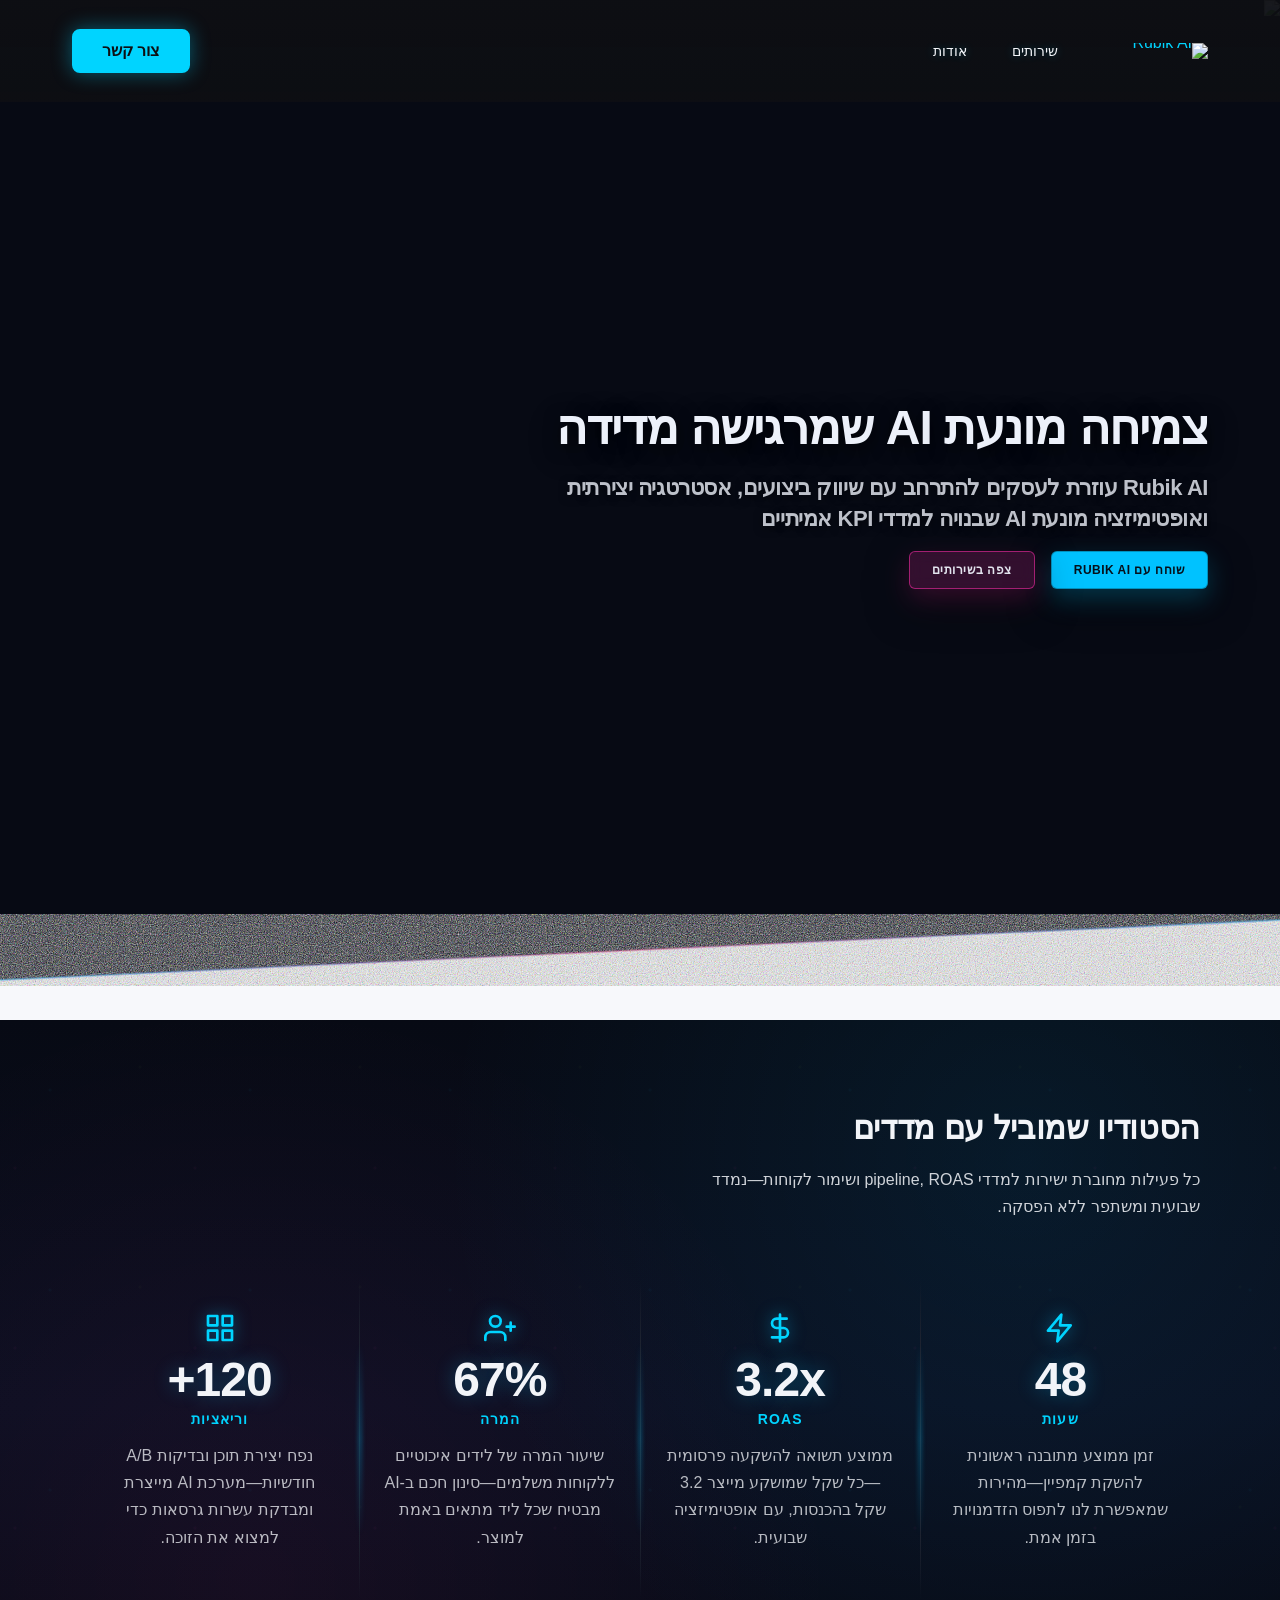
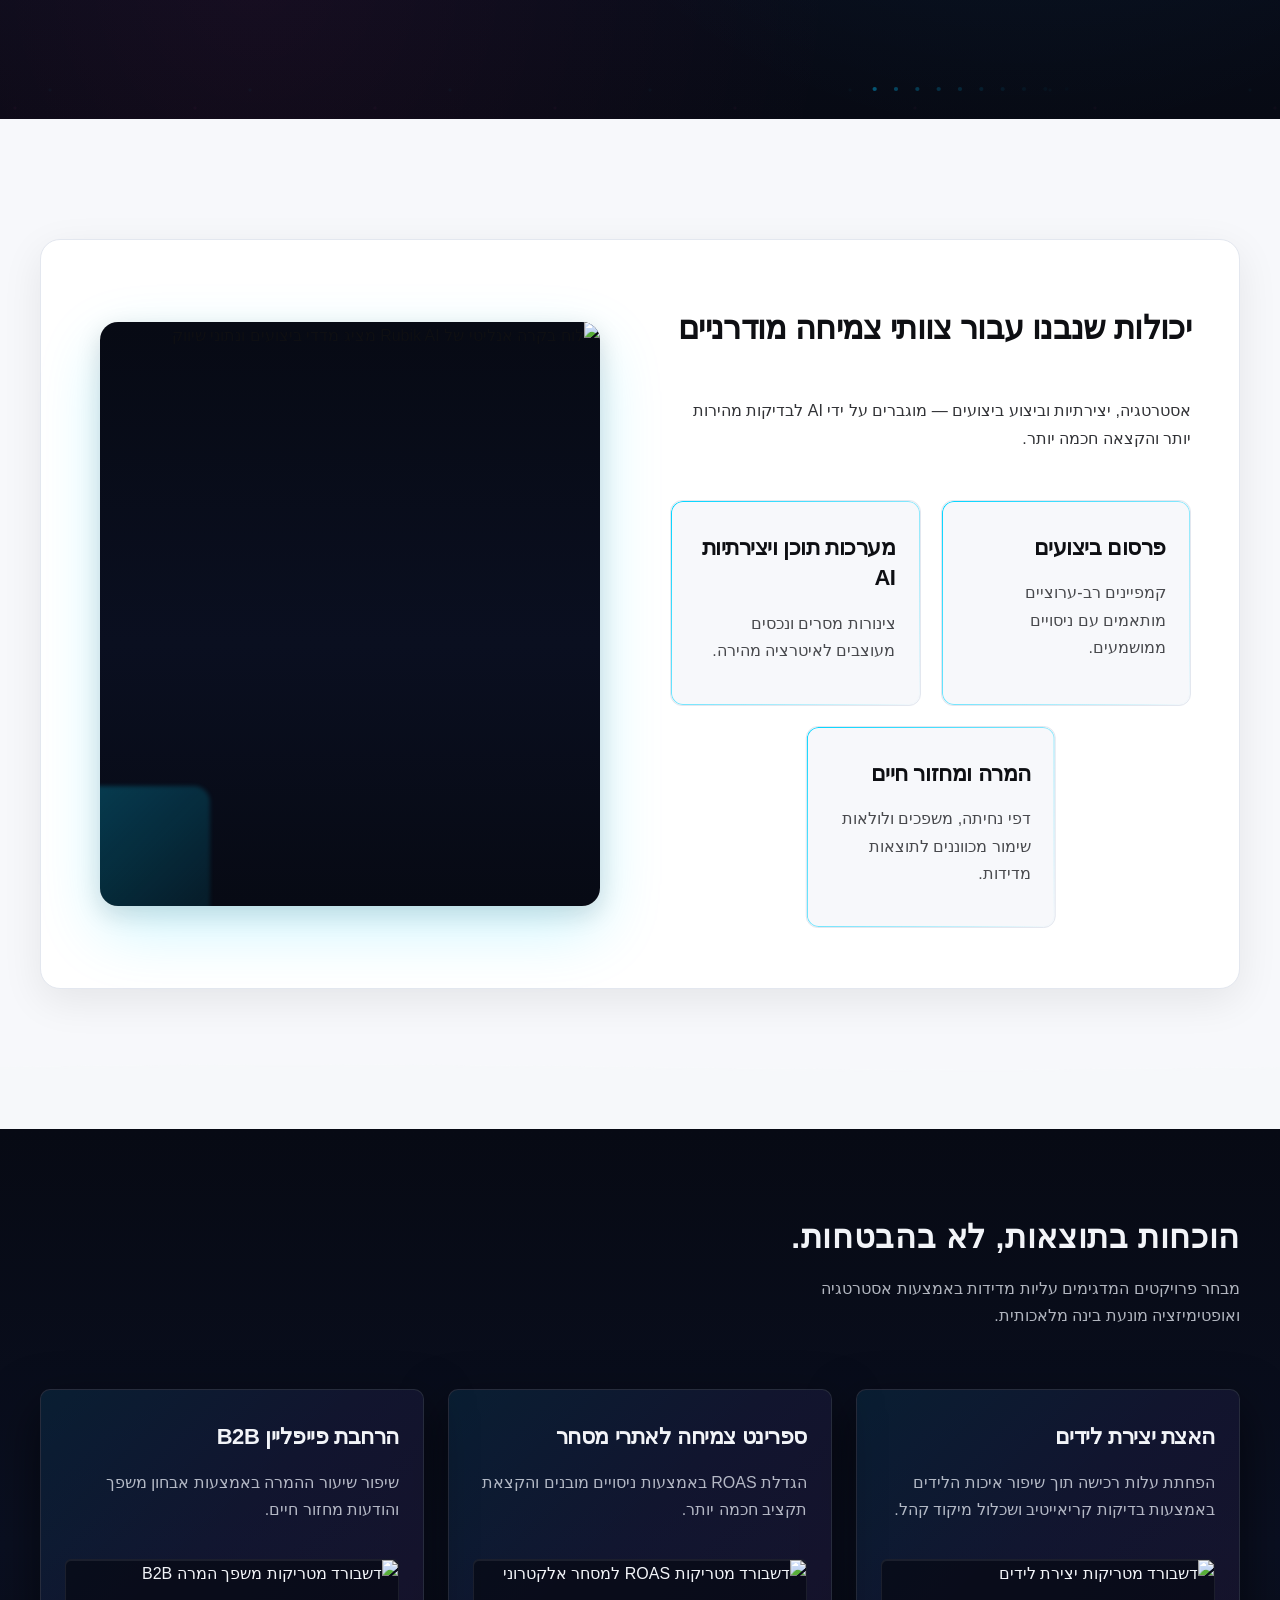
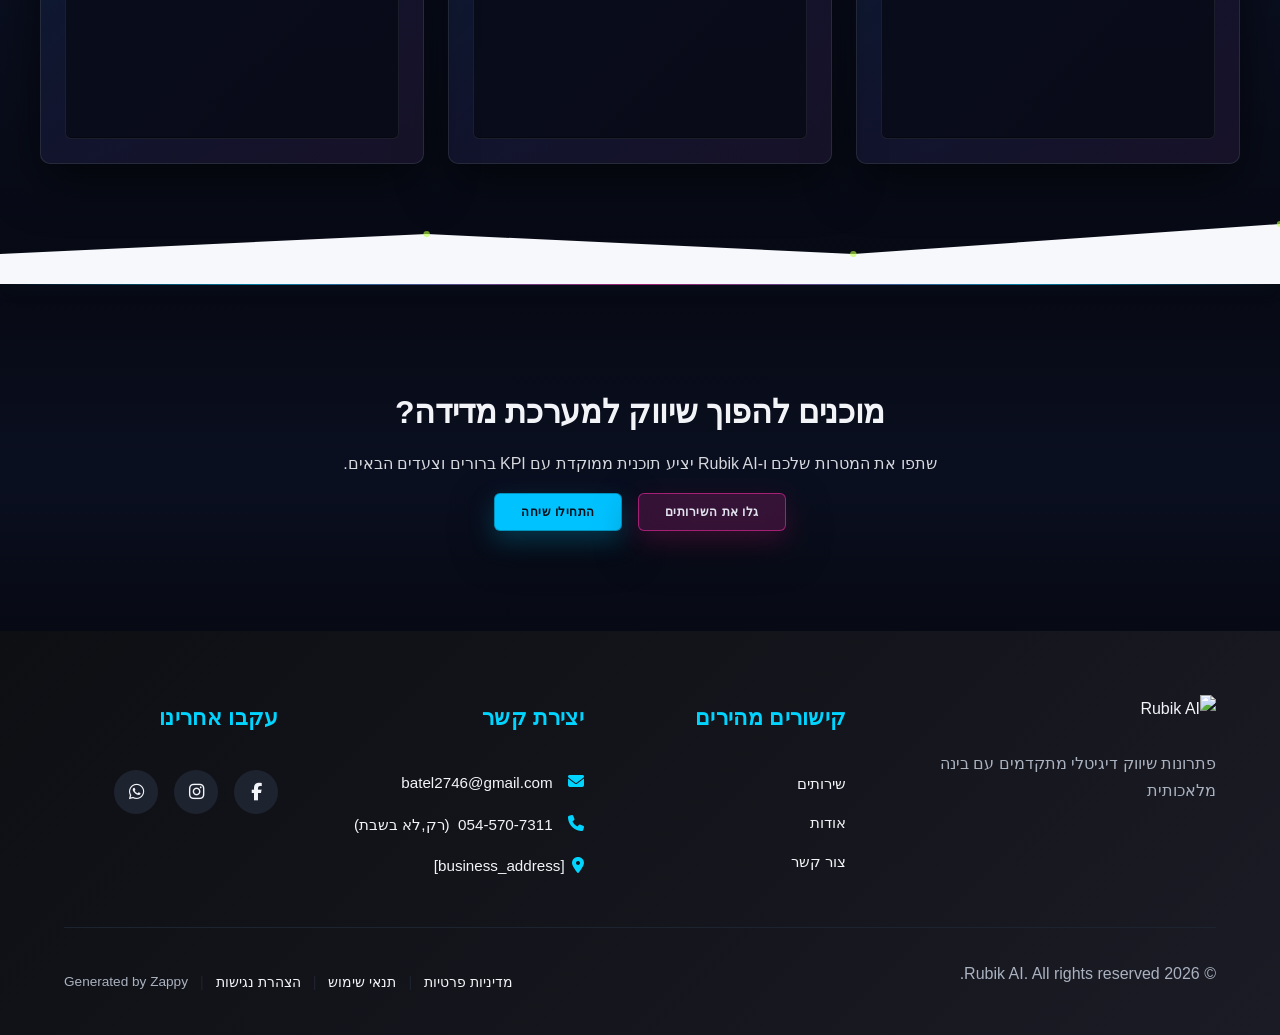
==== commit ffdd0128: "Background sync: Progressive GitHub Sync" ====
--- a/public/index.html
+++ b/public/index.html
@@ -1 +1 @@
-<!doctype html><html dir="rtl" lang="he"><head><meta charset="UTF-8"><meta content="width=device-width,initial-scale=1" name="viewport"><meta content="index, follow" name="robots"><title>פתרונות בינה מלאכותית לשיווק דיגיטלי — Rubik AI</title><meta content="Rubik AI משלבת בינה מלאכותית עם אסטרטגיות שיווק מתקדמות כדי להאיץ את צמיחת העסק שלך. פתרונות חכמים שמניבים תוצאות מדידות ומשמעותיות." name="description"><meta content="open ai rubik's cube, rubik cube ai, שיווק דיגיטלי בינה מלאכותית, Rubik AI, פתרונות שיווק חכמים" name="keywords"><link href="/assets/favicon.ico" rel="icon" type="image/x-icon"><link href="/assets/favicon-16x16.png" rel="icon" type="image/png" sizes="16x16"><link href="/assets/favicon-32x32.png" rel="icon" type="image/png" sizes="32x32"><link href="/assets/favicon-48x48.png" rel="icon" type="image/png" sizes="48x48"><link href="/assets/favicon-192x192.png" rel="icon" type="image/png" sizes="192x192"><link href="/assets/favicon-512x512.png" rel="icon" type="image/png" sizes="512x512"><link href="/assets/apple-touch-icon.png" rel="apple-touch-icon"><script>!function(){"use strict";var t="44d61949-2218-495d-9b27-63eddc02a1ad",e="https://api.zappy5.com/api/analytics/track",a=18e5,n=2592e6,o=!0,i=!0,r=!0;var s=function(){var e="zappy_visitor_"+t,a=null;try{if(a=localStorage.getItem(e)){var o=JSON.parse(a),i=Date.now();if(i-o.created<n)return o.lastSeen=i,localStorage.setItem(e,JSON.stringify(o)),o.id}}catch(t){console.warn("Zappy Analytics: LocalStorage not available")}var r="zv_"+Date.now()+"_"+Math.random().toString(36).substr(2,9);try{localStorage.setItem(e,JSON.stringify({id:r,created:Date.now(),lastSeen:Date.now()}))}catch(t){}return r}(),c=function(){var e="zappy_session_"+t,n=null;try{if(n=sessionStorage.getItem(e)){var o=JSON.parse(n),i=Date.now();if(i-o.timestamp<a)return o.timestamp=i,sessionStorage.setItem(e,JSON.stringify(o)),o.id}}catch(t){console.warn("Zappy Analytics: SessionStorage not available")}var r="zs_"+Date.now()+"_"+Math.random().toString(36).substr(2,9);try{sessionStorage.setItem(e,JSON.stringify({id:r,timestamp:Date.now()}))}catch(t){}return r}();function l(a,n){n=n||{};var o={website_id:t,event_type:a,page_path:window.location.pathname,referrer:document.referrer||"direct",visitor_id:s,session_id:c,metadata:n};if(navigator.sendBeacon){var i=new Blob([JSON.stringify(o)],{type:"application/json"});navigator.sendBeacon(e,i)}else fetch(e,{method:"POST",headers:{"Content-Type":"application/json"},body:JSON.stringify(o),keepalive:!0}).catch(function(t){console.warn("Zappy Analytics: Failed to track event",t)})}o&&l("pageview",{title:document.title,url:window.location.href}),i&&document.addEventListener("click",function(t){var e=t.target;if("BUTTON"===e.tagName||e.closest("button")){var a="BUTTON"===e.tagName?e:e.closest("button");l("click",{element:"button",text:a.textContent.trim().substring(0,100),id:a.id||null,class:a.className||null})}else if("A"===e.tagName||e.closest("a")){var n="A"===e.tagName?e:e.closest("a");l("navigation",{element:"link",text:n.textContent.trim().substring(0,100),href:n.href,external:n.hostname!==window.location.hostname})}},!0),r&&document.addEventListener("submit",function(t){var e=t.target;l("form_submit",{form_id:e.id||null,form_name:e.name||null,form_action:e.action||null,form_method:e.method||"GET"})},!0);var d=Date.now();window.addEventListener("beforeunload",function(){l("page_unload",{time_on_page:Math.floor((Date.now()-d)/1e3),page_path:window.location.pathname})}),window.zappyAnalytics={track:l,getVisitorId:function(){return s},getSessionId:function(){return c}}}()</script><meta content="פתרונות בינה מלאכותית לשיווק דיגיטלי — Rubik AI" property="og:title"><meta content="Rubik AI משלבת בינה מלאכותית עם אסטרטגיות שיווק מתקדמות כדי להאיץ את צמיחת העסק שלך. פתרונות חכמים שמניבים תוצאות מדידות ומשמעותיות." property="og:description"><meta content="website" property="og:type"><meta content="he_IL" property="og:locale"><meta content="summary_large_image" name="twitter:card"><meta content="פתרונות בינה מלאכותית לשיווק דיגיטלי — Rubik AI" name="twitter:title"><meta content="Rubik AI משלבת בינה מלאכותית עם אסטרטגיות שיווק מתקדמות כדי להאיץ את צמיחת העסק שלך. פתרונות חכמים שמניבים תוצאות מדידות ומשמעותיות." name="twitter:description"><link href="https://cdnjs.cloudflare.com/ajax/libs/font-awesome/6.4.0/css/all.min.css" rel="stylesheet"><link href="/assets/favicon.ico" rel="icon" type="image/x-icon"><link href="/assets/favicon-16x16.png" rel="icon" type="image/png" sizes="16x16"><link href="/assets/favicon-32x32.png" rel="icon" type="image/png" sizes="32x32"><link href="/assets/favicon-48x48.png" rel="icon" type="image/png" sizes="48x48"><link href="/assets/favicon-192x192.png" rel="icon" type="image/png" sizes="192x192"><link href="/assets/favicon-512x512.png" rel="icon" type="image/png" sizes="512x512"><link href="/assets/apple-touch-icon.png" rel="apple-touch-icon"><link href="https://cdn.jsdelivr.net/npm/vanilla-cookieconsent@3/dist/cookieconsent.css" rel="stylesheet"><script src="https://cdn.jsdelivr.net/npm/vanilla-cookieconsent@3/dist/cookieconsent.umd.js"></script><script src="https://cdn.jsdelivr.net/gh/mickidum/acc_toolbar/acctoolbar/acctoolbar.min.js"></script><link href="/styles.css" rel="stylesheet"><style id="zappy-dropdown-submenu-styles">#navMenu li:has(.sub-menu),.nav-menu li:has(.sub-menu),.navbar li:has(.sub-menu),nav li:has(.sub-menu){position:relative}#navMenu .sub-menu,.nav-menu .sub-menu,.navbar .sub-menu,nav .sub-menu{display:block!important;position:absolute!important;top:100%;left:0;min-width:220px;background:#fff;border-radius:8px;box-shadow:0 8px 25px rgba(0,0,0,.15);padding:8px 0;opacity:0;visibility:hidden;transform:translateY(10px);transition:all .3s ease;z-index:1000;list-style:none;pointer-events:none}#navMenu li:hover>.sub-menu,.nav-menu li:hover>.sub-menu,.navbar li:hover>.sub-menu,nav li:hover>.sub-menu{opacity:1!important;visibility:visible!important;transform:translateY(0)!important;pointer-events:auto!important}.sub-menu li{list-style:none;margin:0;padding:0}.sub-menu a{display:block!important;padding:10px 16px!important;color:#333!important;font-weight:500;text-decoration:none;white-space:nowrap;transition:background-color .2s}.sub-menu a:hover{background-color:#f5f5f5}[dir=rtl] .nav-menu .sub-menu,[dir=rtl] .navbar .sub-menu,[dir=rtl] nav .sub-menu,html[lang=ar] .nav-menu .sub-menu,html[lang=ar] .navbar .sub-menu,html[lang=ar] nav .sub-menu,html[lang=he] .nav-menu .sub-menu,html[lang=he] .navbar .sub-menu,html[lang=he] nav .sub-menu{left:auto!important;right:0!important}.sub-menu:empty,.sub-menu:not(:has(li)),.sub-menu:not(:has(li:not(.zappy-hidden-menu-item))){display:none!important;opacity:0!important;visibility:hidden!important;pointer-events:none!important}li:has(.menu-group-title):hover>.sub-menu{opacity:1!important;visibility:visible!important;transform:translateY(0)!important;pointer-events:auto!important}#navMenu>li>.menu-group-title,.nav-menu>li>.menu-group-title{display:inline-block;padding:.5rem 1rem;cursor:default;user-select:none}@media (max-width:768px){#navMenu .sub-menu,.nav-menu .sub-menu,.navbar .sub-menu,nav .sub-menu{position:static!important;transform:none!important;box-shadow:none!important;background:0 0!important;max-height:0;overflow:hidden;opacity:0;visibility:hidden;transition:max-height .3s ease,opacity .3s ease;padding:0!important;border-radius:0!important}.sub-menu.mobile-expanded{max-height:500px!important;opacity:1!important;visibility:visible!important;padding:8px 0 8px 16px!important}[dir=rtl] .sub-menu.mobile-expanded,html[lang=he] .sub-menu.mobile-expanded{padding:8px 16px 8px 0!important}#navMenu li:hover>.sub-menu,.nav-menu li:hover>.sub-menu,.navbar li:hover>.sub-menu,nav li:hover>.sub-menu{opacity:0;visibility:hidden;pointer-events:none}#navMenu li>.sub-menu.mobile-expanded,.nav-menu li>.sub-menu.mobile-expanded,.navbar li>.sub-menu.mobile-expanded,nav li>.sub-menu.mobile-expanded{opacity:1!important;visibility:visible!important;pointer-events:auto!important}#navMenu li:has(.sub-menu),.nav-menu li:has(.sub-menu),.navbar li:has(.sub-menu),nav li:has(.sub-menu){display:flex!important;flex-wrap:wrap!important;align-items:center!important;position:relative!important;min-height:44px!important}#navMenu li:has(.sub-menu)>a,.nav-menu li:has(.sub-menu)>a,.navbar li:has(.sub-menu)>a,nav li:has(.sub-menu)>a{flex:1!important;min-width:0!important}#navMenu li:has(.sub-menu)>.menu-group-title,.nav-menu li:has(.sub-menu)>.menu-group-title,.navbar li:has(.sub-menu)>.menu-group-title,nav li:has(.sub-menu)>.menu-group-title{flex:1!important;min-width:0!important;padding:0!important;line-height:inherit!important}#navMenu li:has(.sub-menu)>.sub-menu,.nav-menu li:has(.sub-menu)>.sub-menu,.navbar li:has(.sub-menu)>.sub-menu,nav li:has(.sub-menu)>.sub-menu{flex-basis:100%!important;width:100%!important}#navMenu li:has(.sub-menu)>a [class*=arrow],#navMenu li:has(.sub-menu)>a [class*=chevron],.nav-menu li:has(.sub-menu)>a .fa-angle-down,.nav-menu li:has(.sub-menu)>a .fa-chevron-down,.nav-menu li:has(.sub-menu)>a [class*=arrow],.nav-menu li:has(.sub-menu)>a [class*=chevron],nav li:has(.sub-menu)>a [class*=arrow],nav li:has(.sub-menu)>a [class*=chevron]{display:none!important;visibility:hidden!important}.mobile-submenu-toggle{display:flex!important;align-items:center!important;justify-content:center!important;width:44px!important;height:auto!important;background:0 0!important;border:none!important;cursor:pointer!important;color:var(--text-dark)!important;position:static!important;flex-shrink:0!important;align-self:stretch!important;z-index:2!important;padding:0!important;margin:0!important}.mobile-submenu-toggle::after{content:''!important;width:0!important;height:0!important;border-left:6px solid transparent!important;border-right:6px solid transparent!important;border-top:7px solid currentColor!important;transition:transform .3s ease!important}.mobile-submenu-toggle.expanded::after{transform:rotate(180deg)!important}.sub-menu a{padding:10px 0!important;display:block!important;color:var(--text-dark)!important}.navbar .sub-menu li a,.zappy-products-dropdown .sub-menu a,nav.navbar .sub-menu li a{color:var(--text-dark)!important}}@media (min-width:769px){.mobile-submenu-toggle{display:none!important}}</style><style id="zappy-widget-visibility">#mic-access-tool-box,#mic-access-tool-general-button,#mic-init-access-tool #mic-access-tool-box,#mic-init-access-tool #mic-access-tool-general-button,#mic-init-access-tool .mic-access-tool-general-button,._access-icon,._access-menu,.mic-access-tool-box,.mic-access-tool-general-button,div[id*=mic-access-tool-box]{display:none!important;visibility:hidden!important;opacity:0!important;pointer-events:none!important}</style></head><body><nav class="navbar" dir="rtl"><button aria-label="Menu" class="mobile-toggle" id="mobileToggle"><svg viewBox="0 0 24 24" fill="none" class="hamburger-icon" height="24" width="24"><path d="M3 12h18M3 6h18M3 18h18" stroke="currentColor" stroke-width="2" stroke-linecap="round"></path></svg><svg viewBox="0 0 24 24" fill="none" class="close-icon" height="24" width="24" style="display:none"><path d="M18 6L6 18M6 6l12 12" stroke="currentColor" stroke-width="2" stroke-linecap="round"></path></svg></button><button aria-label="Call" class="phone-header-btn"><svg viewBox="0 0 24 24" fill="currentColor" height="20" width="20"><path d="M22 16.92v3a2 2 0 0 1-2.18 2 19.79 19.79 0 0 1-8.63-3.07 19.5 19.5 0 0 1-6-6 19.79 19.79 0 0 1-3.07-8.67A2 2 0 0 1 4.11 2h3a2 2 0 0 1 2 1.72 12.84 12.84 0 0 0 .7 2.81 2 2 0 0 1-.45 2.11L8.09 9.91a16 16 0 0 0 6 6l1.27-1.27a2 2 0 0 1 2.11-.45 12.84 12.84 0 0 0 2.81.7A2 2 0 0 1 22 16.92z"></path></svg></button><div class="nav-container"><div class="nav-brand"><a href="/" class="logo-link"><img alt="Rubik AI" src="/assets/rubik-ai-logo.webp" class="logo"></a></div><ul class="nav-menu" id="navMenu"><li><a href="/services">שירותים</a></li><li><a href="/about">אודות</a></li></ul><div class="nav-cta-container"><a href="/contact" class="nav-cta-btn">צור קשר</a></div></div></nav><main><section class="index-hero-section" data-layout-spec="בית-hero" data-hero-type="fullscreen-scrim"><div class="index-hero-section__bg-wrapper"><img alt="רקע AI אלגוריתמי עם זרמי חלקיקים ניאון" src="/assets/site-index-hero-bg.webp" data-context="Cinematic abstract AI visualization: dark navy-black background with flowing neon cyan and magenta particle streams, subtle network connection lines forming a grid pattern, glowing nodes, digital signal waves, futuristic technology aesthetic, high contrast, dramatic lighting, empty center space for text overlay, professional tech marketing feel" data-placeholder="index-hero-bg" height="1080" width="1920" class="index-hero-section__bg-image" data-hero-bg="true" data-preserve-bg="0"></div><div class="index-hero-section__scrim" aria-hidden="true"></div><div class="index-hero-section__content-wrapper"><div class="index-hero-section__overlay-group"><h1 class="index-hero-section__headline">צמיחה מונעת AI שמרגישה מדידה</h1><h3 class="index-hero-section__subtitle">Rubik AI עוזרת לעסקים להתרחב עם שיווק ביצועים, אסטרטגיה יצירתית ואופטימיזציה מונעת AI שבנויה למדדי KPI אמיתיים</h3><div class="index-hero-section__cta-row"><a href="/contact" class="index-hero-section__btn index-hero-section__btn--primary">שוחח עם Rubik AI</a><a href="/services" class="index-hero-section__btn index-hero-section__btn--secondary">צפה בשירותים</a></div></div></div><div class="index-hero-section__divider-wrapper" aria-hidden="true"><svg viewBox="0 0 1200 120" xmlns="http://www.w3.org/2000/svg" aria-hidden="true" preserveAspectRatio="none"><defs><linearGradient id="index-hero-divider-glow" x1="0%" x2="100%" y1="0%" y2="0%"><stop offset="0%" style="stop-color:#00C2FF;stop-opacity:0.5"></stop><stop offset="50%" style="stop-color:#FF2DAA;stop-opacity:0.4"></stop><stop offset="100%" style="stop-color:#00C2FF;stop-opacity:0.5"></stop></linearGradient><filter id="index-hero-divider-grain"><feTurbulence baseFrequency="0.9" numOctaves="4" result="noise" type="fractalNoise"></feTurbulence><feColorMatrix in="noise" type="saturate" values="0"></feColorMatrix><feBlend in="SourceGraphic" in2="noise" mode="multiply"></feBlend></filter></defs><path d="M0,120 L0,80 L1200,20 L1200,120 Z" fill="var(--bg-light)"></path><path d="M0,80 L1200,20" stroke="url(#index-hero-divider-glow)" stroke-width="2" fill="var(--bg-light)" filter="url(#index-hero-divider-grain)"></path></svg></div></section><section class="index-stats-section" data-layout-spec="בית-stats"><div class="index-stats-section__container"><div class="index-stats-section__header"><h2 class="index-stats-section__title">הסטודיו שמוביל עם מדדים</h2><p class="index-stats-section__intro">כל פעילות מחוברת ישירות למדדי pipeline, ROAS ושימור לקוחות—נמדד שבועית ומשתפר ללא הפסקה.</p></div><div class="index-stats-section__kpi-grid"><div class="index-stats-section__kpi-item"><div class="index-stats-section__kpi-number" data-element-type="icon" data-icon-type="svg"><svg viewBox="0 0 24 24" xmlns="http://www.w3.org/2000/svg" class="index-stats-section__kpi-icon" fill="none"><path d="M13 2L3 14h8l-1 8 10-12h-8l1-8z" stroke="currentColor" stroke-width="2" stroke-linecap="round" stroke-linejoin="round"></path></svg><span class="index-stats-section__kpi-value">48</span><span class="index-stats-section__kpi-unit">שעות</span></div><p class="index-stats-section__kpi-description">זמן ממוצע מתובנה ראשונית להשקת קמפיין—מהירות שמאפשרת לנו לתפוס הזדמנויות בזמן אמת.</p></div><div class="index-stats-section__kpi-separator"></div><div class="index-stats-section__kpi-item"><div class="index-stats-section__kpi-number" data-element-type="icon" data-icon-type="svg"><svg viewBox="0 0 24 24" xmlns="http://www.w3.org/2000/svg" class="index-stats-section__kpi-icon" fill="none"><path d="M12 2v20M17 5H9.5a3.5 3.5 0 000 7h5a3.5 3.5 0 010 7H6" stroke="currentColor" stroke-width="2" stroke-linecap="round" stroke-linejoin="round"></path></svg><span class="index-stats-section__kpi-value">3.2x</span><span class="index-stats-section__kpi-unit">ROAS</span></div><p class="index-stats-section__kpi-description">ממוצע תשואה להשקעה פרסומית—כל שקל שמושקע מייצר 3.2 שקל בהכנסות, עם אופטימיזציה שבועית.</p></div><div class="index-stats-section__kpi-separator"></div><div class="index-stats-section__kpi-item"><div class="index-stats-section__kpi-number" data-element-type="icon" data-icon-type="svg"><svg viewBox="0 0 24 24" xmlns="http://www.w3.org/2000/svg" class="index-stats-section__kpi-icon" fill="none"><path d="M16 21v-2a4 4 0 00-4-4H5a4 4 0 00-4 4v2M8.5 11a4 4 0 100-8 4 4 0 000 8zM20 8v6M23 11h-6" stroke="currentColor" stroke-width="2" stroke-linecap="round" stroke-linejoin="round"></path></svg><span class="index-stats-section__kpi-value">67%</span><span class="index-stats-section__kpi-unit">המרה</span></div><p class="index-stats-section__kpi-description">שיעור המרה של לידים איכוטיים ללקוחות משלמים—סינון חכם ב-AI מבטיח שכל ליד מתאים באמת למוצר.</p></div><div class="index-stats-section__kpi-separator"></div><div class="index-stats-section__kpi-item"><div class="index-stats-section__kpi-number" data-element-type="icon" data-icon-type="svg"><svg viewBox="0 0 24 24" xmlns="http://www.w3.org/2000/svg" class="index-stats-section__kpi-icon" fill="none"><rect height="7" stroke="currentColor" stroke-linecap="round" stroke-linejoin="round" stroke-width="2" width="7" x="3" y="3"></rect><rect height="7" stroke="currentColor" stroke-linecap="round" stroke-linejoin="round" stroke-width="2" width="7" x="14" y="3"></rect><rect height="7" stroke="currentColor" stroke-linecap="round" stroke-linejoin="round" stroke-width="2" width="7" x="14" y="14"></rect><rect height="7" stroke="currentColor" stroke-linecap="round" stroke-linejoin="round" stroke-width="2" width="7" x="3" y="14"></rect></svg><span class="index-stats-section__kpi-value">120+</span><span class="index-stats-section__kpi-unit">וריאציות</span></div><p class="index-stats-section__kpi-description">נפח יצירת תוכן ובדיקות A/B חודשיות—מערכת AI מייצרת ומבדקת עשרות גרסאות כדי למצוא את הזוכה.</p></div></div></div><div class="index-stats-section__divider-wrapper"><svg viewBox="0 0 1200 60" xmlns="http://www.w3.org/2000/svg" aria-hidden="true" preserveAspectRatio="none"><defs><linearGradient id="scanline-fade" x1="0%" x2="100%" y1="0%" y2="0%"><stop offset="0%" style="stop-color:#00C2FF;stop-opacity:0.6"></stop><stop offset="50%" style="stop-color:#00C2FF;stop-opacity:0.3"></stop><stop offset="100%" style="stop-color:#00C2FF"></stop></linearGradient></defs><line stroke="url(#scanline-fade)" stroke-width="2" x1="0" x2="800" y1="30" y2="30"></line><circle cx="820" cy="30" fill="#00C2FF" opacity="0.4" r="2"></circle><circle cx="840" cy="30" fill="#00C2FF" opacity="0.3" r="2"></circle><circle cx="860" cy="30" fill="#00C2FF" opacity="0.25" r="2"></circle><circle cx="880" cy="30" fill="#00C2FF" opacity="0.2" r="2"></circle><circle cx="900" cy="30" fill="#00C2FF" opacity="0.15" r="2"></circle><circle cx="920" cy="30" fill="#00C2FF" opacity="0.1" r="2"></circle><circle cx="940" cy="30" fill="#00C2FF" opacity="0.08" r="2"></circle><circle cx="960" cy="30" fill="#00C2FF" opacity="0.06" r="2"></circle><circle cx="980" cy="30" fill="#00C2FF" opacity="0.04" r="2"></circle><circle cx="1000" cy="30" fill="#00C2FF" opacity="0.02" r="2"></circle></svg></div></section><section class="index-capabilities-section" data-layout-spec="בית-capabilities"><div class="index-capabilities-container"><div class="index-capabilities-content"><div class="index-capabilities-text-column"><h2 class="index-capabilities-title">יכולות שנבנו עבור צוותי צמיחה מודרניים</h2><p class="index-capabilities-intro">אסטרטגיה, יצירתיות וביצוע ביצועים — מוגברים על ידי AI לבדיקות מהירות יותר והקצאה חכמה יותר.</p><div class="index-capabilities-cards zappy-vertical-grid" data-zappy-explicit-columns="true" style="grid-template-columns:repeat(3,minmax(0,1fr))"><article class="index-capabilities-card"><h3 class="index-capabilities-card-title">פרסום ביצועים</h3><p class="index-capabilities-card-text">קמפיינים רב-ערוציים מותאמים עם ניסויים ממושמעים.</p></article><article class="index-capabilities-card"><h3 class="index-capabilities-card-title">מערכות תוכן ויצירתיות AI</h3><p class="index-capabilities-card-text">צינורות מסרים ונכסים מעוצבים לאיטרציה מהירה.</p></article><article class="index-capabilities-card"><h3 class="index-capabilities-card-title">המרה ומחזור חיים</h3><p class="index-capabilities-card-text">דפי נחיתה, משפכים ולולאות שימור מכווננים לתוצאות מדידות.</p></article></div></div><div class="index-capabilities-image-column"><div class="index-capabilities-image-frame"><img alt="לוח בקרה אנליטי של Rubik AI מציג מדדי ביצועים ונתוני שיווק" src="/assets/site-index-capabilities-dashboard-ui.webp" data-context="Dark UI dashboard screenshot showing analytics and performance metrics for a digital marketing platform. Display graphs, KPIs, conversion funnels, and data visualizations in a sleek modern interface with cyan and magenta accent colors. High-tech, professional, AI-powered marketing analytics dashboard." data-placeholder="index-capabilities-dashboard-ui" height="700" width="600"><div class="index-capabilities-backplate"></div></div></div></div></div><div class="index-capabilities-divider-wrapper"><svg viewBox="0 0 1200 120" xmlns="http://www.w3.org/2000/svg" aria-hidden="true" preserveAspectRatio="none"><defs><linearGradient id="index-capabilities-divider-gradient" x1="0%" x2="100%" y1="0%" y2="0%"><stop offset="0%" style="stop-color:#F7F8FB;stop-opacity:1"></stop><stop offset="50%" style="stop-color:#0E0F13;stop-opacity:1"></stop><stop offset="100%" style="stop-color:#0E0F13;stop-opacity:1"></stop></linearGradient><linearGradient id="index-capabilities-divider-magenta" x1="0%" x2="100%" y1="0%" y2="0%"><stop offset="0%" style="stop-color:rgba(255,45,170,0)"></stop><stop offset="50%" style="stop-color:rgba(255,45,170,0.4);stop-opacity:1"></stop><stop offset="100%" style="stop-color:rgba(255,45,170,0)"></stop></linearGradient></defs><path d="M0,120 L0,60 Q300,55 600,60 T1200,60 L1200,120 Z" fill="var(--bg-light)"></path><path d="M0,120 L0,58 Q300,53 600,58 T1200,58 L1200,120 Z" fill="var(--bg-light)" opacity="0.6"></path></svg></div></section><section class="index-case-studies-section" data-layout-spec="בית-case-studies"><div class="index-case-studies-container"><div class="index-case-studies-header"><h2>הוכחות בתוצאות, לא בהבטחות.</h2><p>מבחר פרויקטים המדגימים עליות מדידות באמצעות אסטרטגיה ואופטימיזציה מונעת בינה מלאכותית.</p></div><div class="index-case-studies-grid"><article class="index-case-studies-card"><div class="index-case-studies-card-content"><h3>האצת יצירת לידים</h3><p>הפחתת עלות רכישה תוך שיפור איכות הלידים באמצעות בדיקות קריאייטיב ושכלול מיקוד קהל.</p></div><div class="index-case-studies-chart-wrapper"><img alt="דשבורד מטריקות יצירת לידים" src="/assets/site-index-case-studies-image-1.webp" data-context="Minimalist dashboard UI snippet showing lead generation metrics for a digital marketing campaign - dark themed interface with cyan and magenta accent colors, clean line charts showing upward trend in lead quality, KPI cards with numbers, professional business analytics visualization, cinematic noir aesthetic with subtle grid lines" data-placeholder="index-case-studies-image-1" height="180" width="600"></div></article><article class="index-case-studies-card"><div class="index-case-studies-card-content"><h3>ספרינט צמיחה לאתרי מסחר</h3><p>הגדלת ROAS באמצעות ניסויים מובנים והקצאת תקציב חכמה יותר.</p></div><div class="index-case-studies-chart-wrapper"><img alt="דשבורד מטריקות ROAS למסחר אלקטרוני" src="/assets/site-index-case-studies-image-2.webp" data-context="Clean ecommerce analytics dashboard fragment showing ROAS improvement metrics - dark UI with neon cyan highlights, bar charts comparing before/after performance, conversion rate indicators, budget allocation visualization, modern tech aesthetic with subtle geometric patterns" data-placeholder="index-case-studies-image-2" height="180" width="600"></div></article><article class="index-case-studies-card"><div class="index-case-studies-card-content"><h3>הרחבת פייפליין B2B</h3><p>שיפור שיעור ההמרה באמצעות אבחון משפך והודעות מחזור חיים.</p></div><div class="index-case-studies-chart-wrapper"><img alt="דשבורד מטריקות משפך המרה B2B" src="/assets/site-index-case-studies-image-3.webp" data-context="Sophisticated B2B funnel analytics dashboard showing conversion rate improvements - dark interface with magenta and lime accent highlights, funnel visualization with stages, lifecycle messaging metrics, professional enterprise analytics look, cinematic tech aesthetic with data rhythms" data-placeholder="index-case-studies-image-3" height="180" width="600"></div></article></div></div><div class="index-case-studies-divider-wrapper"><svg viewBox="0 0 1200 100" xmlns="http://www.w3.org/2000/svg" aria-hidden="true" preserveAspectRatio="none"><defs><linearGradient id="case-studies-divider-gradient" x1="0%" x2="100%" y1="0%" y2="0%"><stop offset="0%" style="stop-color:#070A14;stop-opacity:1"></stop><stop offset="50%" style="stop-color:#0A0F20;stop-opacity:1"></stop><stop offset="100%" style="stop-color:#070A14;stop-opacity:1"></stop></linearGradient></defs><path d="M0,100 L0,70 L400,50 L800,70 L1200,40 L1200,100 Z" fill="var(--bg-light)"></path><circle cx="400" cy="50" fill="#B8FF3D" opacity="0.6" r="3"></circle><circle cx="800" cy="70" fill="#B8FF3D" opacity="0.6" r="3"></circle><circle cx="1200" cy="40" fill="#B8FF3D" opacity="0.6" r="3"></circle></svg></div></section><section class="index-cta-section" data-layout-spec="בית-cta"><div class="index-cta-divider-top"></div><div class="index-cta-container"><h2 class="index-cta-headline">מוכנים להפוך שיווק למערכת מדידה?</h2><p class="index-cta-description">שתפו את המטרות שלכם ו-Rubik AI יציע תוכנית ממוקדת עם KPI ברורים וצעדים הבאים.</p><div class="index-cta-buttons"><a href="/contact" class="index-cta-btn index-cta-btn-primary">התחילו שיחה</a><a href="/services" class="index-cta-btn index-cta-btn-secondary">גלו את השירותים</a></div></div></section></main><footer class="site-footer"><div class="footer-container"><div class="footer-top"><div class="footer-column footer-company"><img alt="Rubik AI" src="/assets/rubik-ai-logo.webp" class="logo"><p class="company-tagline">פתרונות שיווק דיגיטלי מתקדמים עם בינה מלאכותית</p></div><div class="footer-column footer-links"><h3 class="footer-heading">קישורים מהירים</h3><ul class="footer-nav"><li><a href="/services">שירותים</a></li><li><a href="/about">אודות</a></li><li><a href="/contact">צור קשר</a></li></ul></div><div class="footer-column footer-contact"><h3 class="footer-heading">יצירת קשר</h3><ul class="contact-list"><li><i class="fas fa-envelope"></i><a href="mailto:batel2746@gmail.com">batel2746@gmail.com</a></li><li><i class="fas fa-phone"></i><a href="tel:054-570-7311">054-570-7311</a></li><li><a href="/"><i class="fas fa-map-marker-alt"></i><span>[business_address]</span></a></li></ul></div><div class="footer-column footer-social"><h3 class="footer-heading">עקבו אחרינו</h3><div class="social-links"><a href="[facebook_handle]" aria-label="Facebook" rel="noopener noreferrer" target="_blank"><i class="fab fa-facebook-f"></i></a><a href="[instagram_handle]" aria-label="Instagram" rel="noopener noreferrer" target="_blank"><i class="fab fa-instagram"></i></a><a href="[whatsapp_handle]" aria-label="WhatsApp" rel="noopener noreferrer" target="_blank"><i class="fab fa-whatsapp"></i></a></div></div></div><div class="footer-bottom"><div class="footer-bottom-content"><div class="copyright"><p>© 2026 Rubik AI. All rights reserved.</p></div><div class="footer-legal"><a href="/privacy">מדיניות פרטיות</a><span class="separator">|</span><a href="/terms">תנאי שימוש</a><span class="separator">|</span><a href="/accessibility">הצהרת נגישות</a><span class="separator">|</span><a href="https://zappy5.com" class="zappy-attribution" rel="noopener noreferrer" target="_blank">Generated by Zappy</a></div></div></div></div></footer><a href="https://wa.me/[whatsapp_handle]" class="whatsapp-float" aria-label="WhatsApp"><i class="fab fa-whatsapp"></i></a><div data-integration="accessibility:toolbar"></div><script src="/script.js"></script><script id="zappy-mobile-submenu-script">!function(){function e(){if(window.innerWidth>768)return document.querySelectorAll(".mobile-submenu-toggle").forEach(function(e){e.remove()}),void document.querySelectorAll(".sub-menu.mobile-expanded").forEach(function(e){e.classList.remove("mobile-expanded")});document.querySelectorAll(".nav-menu li:has(.sub-menu), nav li:has(.sub-menu), .navbar li:has(.sub-menu), #navMenu li:has(.sub-menu)").forEach(function(e){if(!e.querySelector(".mobile-submenu-toggle")){var t=e.querySelector(".sub-menu"),n=e.querySelector(":scope > a");if(t&&n){var o=document.createElement("button");o.className="mobile-submenu-toggle",o.setAttribute("aria-label","Toggle submenu"),o.setAttribute("type","button"),n.insertAdjacentElement("afterend",o),o.addEventListener("click",function(e){e.preventDefault(),e.stopPropagation(),document.querySelectorAll(".sub-menu.mobile-expanded").forEach(function(e){if(e!==t){e.classList.remove("mobile-expanded");var n=e.parentElement.querySelector(".mobile-submenu-toggle");n&&n.classList.remove("expanded")}}),t.classList.toggle("mobile-expanded"),o.classList.toggle("expanded")})}}})}var t;"loading"===document.readyState?document.addEventListener("DOMContentLoaded",e):e(),window.addEventListener("resize",function(){clearTimeout(t),t=setTimeout(e,250)});var n=new MutationObserver(function(t){t.forEach(function(t){if("attributes"===t.type){var n=t.target;n.classList&&(n.classList.contains("active")||n.classList.contains("open"))&&setTimeout(e,100)}})});setTimeout(function(){document.querySelectorAll(".mobile-menu, .nav-menu, #navMenu, nav").forEach(function(e){n.observe(e,{attributes:!0,attributeFilter:["class","style"]})})},500)}()</script><script id="zappy-navbar-scroll-effect">!function(){var e=document.querySelector("nav.navbar,.navbar:not(.zappy-catalog-menu)"),t=document.querySelector(".zappy-catalog-menu");if(e){var r="rgba(14,15,19,0.85)";e.style.transition="background 0.3s ease,backdrop-filter 0.3s ease,-webkit-backdrop-filter 0.3s ease,box-shadow 0.3s ease",t&&(t.style.transition="background 0.3s ease,backdrop-filter 0.3s ease,-webkit-backdrop-filter 0.3s ease"),window.addEventListener("scroll",a,{passive:!0}),a()}function a(){(window.scrollY||window.pageYOffset)>60?(e.style.background=r,e.style.backdropFilter="blur(12px)",e.style.webkitBackdropFilter="blur(12px)",e.style.boxShadow="0 2px 16px rgba(0,0,0,0.12)",t&&(t.style.background=r,t.style.backdropFilter="blur(12px)",t.style.webkitBackdropFilter="blur(12px)")):(e.style.background="transparent",e.style.backdropFilter="none",e.style.webkitBackdropFilter="none",e.style.boxShadow="none",t&&(t.style.background="transparent",t.style.backdropFilter="none",t.style.webkitBackdropFilter="none"))}}()</script></body></html>+<!doctype html><html dir="rtl" lang="he"><head><meta charset="UTF-8"><meta content="width=device-width,initial-scale=1" name="viewport"><meta content="index, follow" name="robots"><title>פתרונות בינה מלאכותית לשיווק דיגיטלי — Rubik AI</title><meta content="Rubik AI משלבת בינה מלאכותית עם אסטרטגיות שיווק מתקדמות כדי להאיץ את צמיחת העסק שלך. פתרונות חכמים שמניבים תוצאות מדידות ומשמעותיות." name="description"><meta content="open ai rubik's cube, rubik cube ai, שיווק דיגיטלי בינה מלאכותית, Rubik AI, פתרונות שיווק חכמים" name="keywords"><link href="/assets/favicon.ico" rel="icon" type="image/x-icon"><link href="/assets/favicon-16x16.png" rel="icon" type="image/png" sizes="16x16"><link href="/assets/favicon-32x32.png" rel="icon" type="image/png" sizes="32x32"><link href="/assets/favicon-48x48.png" rel="icon" type="image/png" sizes="48x48"><link href="/assets/favicon-192x192.png" rel="icon" type="image/png" sizes="192x192"><link href="/assets/favicon-512x512.png" rel="icon" type="image/png" sizes="512x512"><link href="/assets/apple-touch-icon.png" rel="apple-touch-icon"><script>!function(){"use strict";var t="44d61949-2218-495d-9b27-63eddc02a1ad",e="https://api.zappy5.com/api/analytics/track",a=18e5,n=2592e6,o=!0,i=!0,r=!0;var s=function(){var e="zappy_visitor_"+t,a=null;try{if(a=localStorage.getItem(e)){var o=JSON.parse(a),i=Date.now();if(i-o.created<n)return o.lastSeen=i,localStorage.setItem(e,JSON.stringify(o)),o.id}}catch(t){console.warn("Zappy Analytics: LocalStorage not available")}var r="zv_"+Date.now()+"_"+Math.random().toString(36).substr(2,9);try{localStorage.setItem(e,JSON.stringify({id:r,created:Date.now(),lastSeen:Date.now()}))}catch(t){}return r}(),c=function(){var e="zappy_session_"+t,n=null;try{if(n=sessionStorage.getItem(e)){var o=JSON.parse(n),i=Date.now();if(i-o.timestamp<a)return o.timestamp=i,sessionStorage.setItem(e,JSON.stringify(o)),o.id}}catch(t){console.warn("Zappy Analytics: SessionStorage not available")}var r="zs_"+Date.now()+"_"+Math.random().toString(36).substr(2,9);try{sessionStorage.setItem(e,JSON.stringify({id:r,timestamp:Date.now()}))}catch(t){}return r}();function l(a,n){n=n||{};var o={website_id:t,event_type:a,page_path:window.location.pathname,referrer:document.referrer||"direct",visitor_id:s,session_id:c,metadata:n};if(navigator.sendBeacon){var i=new Blob([JSON.stringify(o)],{type:"application/json"});navigator.sendBeacon(e,i)}else fetch(e,{method:"POST",headers:{"Content-Type":"application/json"},body:JSON.stringify(o),keepalive:!0}).catch(function(t){console.warn("Zappy Analytics: Failed to track event",t)})}o&&l("pageview",{title:document.title,url:window.location.href}),i&&document.addEventListener("click",function(t){var e=t.target;if("BUTTON"===e.tagName||e.closest("button")){var a="BUTTON"===e.tagName?e:e.closest("button");l("click",{element:"button",text:a.textContent.trim().substring(0,100),id:a.id||null,class:a.className||null})}else if("A"===e.tagName||e.closest("a")){var n="A"===e.tagName?e:e.closest("a");l("navigation",{element:"link",text:n.textContent.trim().substring(0,100),href:n.href,external:n.hostname!==window.location.hostname})}},!0),r&&document.addEventListener("submit",function(t){var e=t.target;l("form_submit",{form_id:e.id||null,form_name:e.name||null,form_action:e.action||null,form_method:e.method||"GET"})},!0);var d=Date.now();window.addEventListener("beforeunload",function(){l("page_unload",{time_on_page:Math.floor((Date.now()-d)/1e3),page_path:window.location.pathname})}),window.zappyAnalytics={track:l,getVisitorId:function(){return s},getSessionId:function(){return c}}}()</script><meta content="פתרונות בינה מלאכותית לשיווק דיגיטלי — Rubik AI" property="og:title"><meta content="Rubik AI משלבת בינה מלאכותית עם אסטרטגיות שיווק מתקדמות כדי להאיץ את צמיחת העסק שלך. פתרונות חכמים שמניבים תוצאות מדידות ומשמעותיות." property="og:description"><meta content="website" property="og:type"><meta content="he_IL" property="og:locale"><meta content="summary_large_image" name="twitter:card"><meta content="פתרונות בינה מלאכותית לשיווק דיגיטלי — Rubik AI" name="twitter:title"><meta content="Rubik AI משלבת בינה מלאכותית עם אסטרטגיות שיווק מתקדמות כדי להאיץ את צמיחת העסק שלך. פתרונות חכמים שמניבים תוצאות מדידות ומשמעותיות." name="twitter:description"><link href="https://cdnjs.cloudflare.com/ajax/libs/font-awesome/6.4.0/css/all.min.css" rel="stylesheet"><link href="/assets/favicon.ico" rel="icon" type="image/x-icon"><link href="/assets/favicon-16x16.png" rel="icon" type="image/png" sizes="16x16"><link href="/assets/favicon-32x32.png" rel="icon" type="image/png" sizes="32x32"><link href="/assets/favicon-48x48.png" rel="icon" type="image/png" sizes="48x48"><link href="/assets/favicon-192x192.png" rel="icon" type="image/png" sizes="192x192"><link href="/assets/favicon-512x512.png" rel="icon" type="image/png" sizes="512x512"><link href="/assets/apple-touch-icon.png" rel="apple-touch-icon"><link href="https://cdn.jsdelivr.net/npm/vanilla-cookieconsent@3/dist/cookieconsent.css" rel="stylesheet"><script src="https://cdn.jsdelivr.net/npm/vanilla-cookieconsent@3/dist/cookieconsent.umd.js"></script><script src="https://cdn.jsdelivr.net/gh/mickidum/acc_toolbar/acctoolbar/acctoolbar.min.js"></script><link href="/styles.css" rel="stylesheet"><style id="zappy-dropdown-submenu-styles">#navMenu li:has(.sub-menu),.nav-menu li:has(.sub-menu),.navbar li:has(.sub-menu),nav li:has(.sub-menu){position:relative}#navMenu .sub-menu,.nav-menu .sub-menu,.navbar .sub-menu,nav .sub-menu{display:block!important;position:absolute!important;top:100%;left:0;min-width:220px;background:#fff;border-radius:8px;box-shadow:0 8px 25px rgba(0,0,0,.15);padding:8px 0;opacity:0;visibility:hidden;transform:translateY(10px);transition:all .3s ease;z-index:1000;list-style:none;pointer-events:none}#navMenu li:hover>.sub-menu,.nav-menu li:hover>.sub-menu,.navbar li:hover>.sub-menu,nav li:hover>.sub-menu{opacity:1!important;visibility:visible!important;transform:translateY(0)!important;pointer-events:auto!important}.sub-menu li{list-style:none;margin:0;padding:0}.sub-menu a{display:block!important;padding:10px 16px!important;color:#333!important;font-weight:500;text-decoration:none;white-space:nowrap;transition:background-color .2s}.sub-menu a:hover{background-color:#f5f5f5}[dir=rtl] .nav-menu .sub-menu,[dir=rtl] .navbar .sub-menu,[dir=rtl] nav .sub-menu,html[lang=ar] .nav-menu .sub-menu,html[lang=ar] .navbar .sub-menu,html[lang=ar] nav .sub-menu,html[lang=he] .nav-menu .sub-menu,html[lang=he] .navbar .sub-menu,html[lang=he] nav .sub-menu{left:auto!important;right:0!important}.sub-menu:empty,.sub-menu:not(:has(li)),.sub-menu:not(:has(li:not(.zappy-hidden-menu-item))){display:none!important;opacity:0!important;visibility:hidden!important;pointer-events:none!important}li:has(.menu-group-title):hover>.sub-menu{opacity:1!important;visibility:visible!important;transform:translateY(0)!important;pointer-events:auto!important}#navMenu>li>.menu-group-title,.nav-menu>li>.menu-group-title{display:inline-block;padding:.5rem 1rem;cursor:default;user-select:none}@media (max-width:768px){#navMenu .sub-menu,.nav-menu .sub-menu,.navbar .sub-menu,nav .sub-menu{position:static!important;transform:none!important;box-shadow:none!important;background:0 0!important;max-height:0;overflow:hidden;opacity:0;visibility:hidden;transition:max-height .3s ease,opacity .3s ease;padding:0!important;border-radius:0!important}.sub-menu.mobile-expanded{max-height:500px!important;opacity:1!important;visibility:visible!important;padding:8px 0 8px 16px!important}[dir=rtl] .sub-menu.mobile-expanded,html[lang=he] .sub-menu.mobile-expanded{padding:8px 16px 8px 0!important}#navMenu li:hover>.sub-menu,.nav-menu li:hover>.sub-menu,.navbar li:hover>.sub-menu,nav li:hover>.sub-menu{opacity:0;visibility:hidden;pointer-events:none}#navMenu li>.sub-menu.mobile-expanded,.nav-menu li>.sub-menu.mobile-expanded,.navbar li>.sub-menu.mobile-expanded,nav li>.sub-menu.mobile-expanded{opacity:1!important;visibility:visible!important;pointer-events:auto!important}#navMenu li:has(.sub-menu),.nav-menu li:has(.sub-menu),.navbar li:has(.sub-menu),nav li:has(.sub-menu){display:flex!important;flex-wrap:wrap!important;align-items:center!important;position:relative!important;min-height:44px!important}#navMenu li:has(.sub-menu)>a,.nav-menu li:has(.sub-menu)>a,.navbar li:has(.sub-menu)>a,nav li:has(.sub-menu)>a{flex:1!important;min-width:0!important}#navMenu li:has(.sub-menu)>.menu-group-title,.nav-menu li:has(.sub-menu)>.menu-group-title,.navbar li:has(.sub-menu)>.menu-group-title,nav li:has(.sub-menu)>.menu-group-title{flex:1!important;min-width:0!important;padding:0!important;line-height:inherit!important}#navMenu li:has(.sub-menu)>.sub-menu,.nav-menu li:has(.sub-menu)>.sub-menu,.navbar li:has(.sub-menu)>.sub-menu,nav li:has(.sub-menu)>.sub-menu{flex-basis:100%!important;width:100%!important}#navMenu li:has(.sub-menu)>a [class*=arrow],#navMenu li:has(.sub-menu)>a [class*=chevron],.nav-menu li:has(.sub-menu)>a .fa-angle-down,.nav-menu li:has(.sub-menu)>a .fa-chevron-down,.nav-menu li:has(.sub-menu)>a [class*=arrow],.nav-menu li:has(.sub-menu)>a [class*=chevron],nav li:has(.sub-menu)>a [class*=arrow],nav li:has(.sub-menu)>a [class*=chevron]{display:none!important;visibility:hidden!important}.mobile-submenu-toggle{display:flex!important;align-items:center!important;justify-content:center!important;width:44px!important;height:auto!important;background:0 0!important;border:none!important;cursor:pointer!important;color:var(--text-dark)!important;position:static!important;flex-shrink:0!important;align-self:stretch!important;z-index:2!important;padding:0!important;margin:0!important}.mobile-submenu-toggle::after{content:''!important;width:0!important;height:0!important;border-left:6px solid transparent!important;border-right:6px solid transparent!important;border-top:7px solid currentColor!important;transition:transform .3s ease!important}.mobile-submenu-toggle.expanded::after{transform:rotate(180deg)!important}.sub-menu a{padding:10px 0!important;display:block!important;color:var(--text-dark)!important}.navbar .sub-menu li a,.zappy-products-dropdown .sub-menu a,nav.navbar .sub-menu li a{color:var(--text-dark)!important}}@media (min-width:769px){.mobile-submenu-toggle{display:none!important}}</style><style id="zappy-widget-visibility">#mic-access-tool-box,#mic-access-tool-general-button,#mic-init-access-tool #mic-access-tool-box,#mic-init-access-tool #mic-access-tool-general-button,#mic-init-access-tool .mic-access-tool-general-button,._access-icon,._access-menu,.mic-access-tool-box,.mic-access-tool-general-button,div[id*=mic-access-tool-box]{display:none!important;visibility:hidden!important;opacity:0!important;pointer-events:none!important}</style></head><body><nav class="navbar" dir="rtl"><button aria-label="Menu" class="mobile-toggle" id="mobileToggle"><svg viewBox="0 0 24 24" fill="none" class="hamburger-icon" height="24" width="24"><path d="M3 12h18M3 6h18M3 18h18" stroke="currentColor" stroke-width="2" stroke-linecap="round"></path></svg><svg viewBox="0 0 24 24" fill="none" class="close-icon" height="24" width="24" style="display:none"><path d="M18 6L6 18M6 6l12 12" stroke="currentColor" stroke-width="2" stroke-linecap="round"></path></svg></button><button aria-label="Call" class="phone-header-btn"><svg viewBox="0 0 24 24" fill="currentColor" height="20" width="20"><path d="M22 16.92v3a2 2 0 0 1-2.18 2 19.79 19.79 0 0 1-8.63-3.07 19.5 19.5 0 0 1-6-6 19.79 19.79 0 0 1-3.07-8.67A2 2 0 0 1 4.11 2h3a2 2 0 0 1 2 1.72 12.84 12.84 0 0 0 .7 2.81 2 2 0 0 1-.45 2.11L8.09 9.91a16 16 0 0 0 6 6l1.27-1.27a2 2 0 0 1 2.11-.45 12.84 12.84 0 0 0 2.81.7A2 2 0 0 1 22 16.92z"></path></svg></button><div class="nav-container"><div class="nav-brand"><a href="/" class="logo-link"><img alt="Rubik AI" src="/assets/rubik-ai-logo.webp" class="logo"></a></div><ul class="nav-menu" id="navMenu"><li><a href="/services">שירותים</a></li><li><a href="/about">אודות</a></li></ul><div class="nav-cta-container"><a href="/contact" class="nav-cta-btn">צור קשר</a></div></div></nav><main><section class="index-hero-section" data-layout-spec="בית-hero" data-hero-type="fullscreen-scrim"><div class="index-hero-section__bg-wrapper"><img alt="רקע AI אלגוריתמי עם זרמי חלקיקים ניאון" src="/assets/site-index-hero-bg.webp" data-context="Cinematic abstract AI visualization: dark navy-black background with flowing neon cyan and magenta particle streams, subtle network connection lines forming a grid pattern, glowing nodes, digital signal waves, futuristic technology aesthetic, high contrast, dramatic lighting, empty center space for text overlay, professional tech marketing feel" data-placeholder="index-hero-bg" height="1080" width="1920" class="index-hero-section__bg-image" data-hero-bg="true" data-preserve-bg="0"></div><div class="index-hero-section__scrim" aria-hidden="true"></div><div class="index-hero-section__content-wrapper"><div class="index-hero-section__overlay-group"><h1 class="index-hero-section__headline">צמיחה מונעת AI שמרגישה מדידה</h1><h3 class="index-hero-section__subtitle">Rubik AI עוזרת לעסקים להתרחב עם שיווק ביצועים, אסטרטגיה יצירתית ואופטימיזציה מונעת AI שבנויה למדדי KPI אמיתיים</h3><div class="index-hero-section__cta-row"><a href="/contact" class="index-hero-section__btn index-hero-section__btn--primary">שוחח עם Rubik AI</a><a href="/services" class="index-hero-section__btn index-hero-section__btn--secondary">צפה בשירותים</a></div></div></div><div class="index-hero-section__divider-wrapper" aria-hidden="true"><svg viewBox="0 0 1200 120" xmlns="http://www.w3.org/2000/svg" aria-hidden="true" preserveAspectRatio="none"><defs><linearGradient id="index-hero-divider-glow" x1="0%" x2="100%" y1="0%" y2="0%"><stop offset="0%" style="stop-color:#00C2FF;stop-opacity:0.5"></stop><stop offset="50%" style="stop-color:#FF2DAA;stop-opacity:0.4"></stop><stop offset="100%" style="stop-color:#00C2FF;stop-opacity:0.5"></stop></linearGradient><filter id="index-hero-divider-grain"><feTurbulence baseFrequency="0.9" numOctaves="4" result="noise" type="fractalNoise"></feTurbulence><feColorMatrix in="noise" type="saturate" values="0"></feColorMatrix><feBlend in="SourceGraphic" in2="noise" mode="multiply"></feBlend></filter></defs><path d="M0,120 L0,80 L1200,20 L1200,120 Z" fill="var(--bg-light)"></path><path d="M0,80 L1200,20" stroke="url(#index-hero-divider-glow)" stroke-width="2" fill="var(--bg-light)" filter="url(#index-hero-divider-grain)"></path></svg></div></section><section class="index-stats-section" data-layout-spec="בית-stats"><div class="index-stats-section__container"><div class="index-stats-section__header"><h2 class="index-stats-section__title">הסטודיו שמוביל עם מדדים</h2><p class="index-stats-section__intro">כל פעילות מחוברת ישירות למדדי pipeline, ROAS ושימור לקוחות—נמדד שבועית ומשתפר ללא הפסקה.</p></div><div class="index-stats-section__kpi-grid"><div class="index-stats-section__kpi-item"><div class="index-stats-section__kpi-number" data-element-type="icon" data-icon-type="svg"><svg viewBox="0 0 24 24" xmlns="http://www.w3.org/2000/svg" class="index-stats-section__kpi-icon" fill="none"><path d="M13 2L3 14h8l-1 8 10-12h-8l1-8z" stroke="currentColor" stroke-width="2" stroke-linecap="round" stroke-linejoin="round"></path></svg><span class="index-stats-section__kpi-value">48</span><span class="index-stats-section__kpi-unit">שעות</span></div><p class="index-stats-section__kpi-description">זמן ממוצע מתובנה ראשונית להשקת קמפיין—מהירות שמאפשרת לנו לתפוס הזדמנויות בזמן אמת.</p></div><div class="index-stats-section__kpi-separator"></div><div class="index-stats-section__kpi-item"><div class="index-stats-section__kpi-number" data-element-type="icon" data-icon-type="svg"><svg viewBox="0 0 24 24" xmlns="http://www.w3.org/2000/svg" class="index-stats-section__kpi-icon" fill="none"><path d="M12 2v20M17 5H9.5a3.5 3.5 0 000 7h5a3.5 3.5 0 010 7H6" stroke="currentColor" stroke-width="2" stroke-linecap="round" stroke-linejoin="round"></path></svg><span class="index-stats-section__kpi-value">3.2x</span><span class="index-stats-section__kpi-unit">ROAS</span></div><p class="index-stats-section__kpi-description">ממוצע תשואה להשקעה פרסומית—כל שקל שמושקע מייצר 3.2 שקל בהכנסות, עם אופטימיזציה שבועית.</p></div><div class="index-stats-section__kpi-separator"></div><div class="index-stats-section__kpi-item"><div class="index-stats-section__kpi-number" data-element-type="icon" data-icon-type="svg"><svg viewBox="0 0 24 24" xmlns="http://www.w3.org/2000/svg" class="index-stats-section__kpi-icon" fill="none"><path d="M16 21v-2a4 4 0 00-4-4H5a4 4 0 00-4 4v2M8.5 11a4 4 0 100-8 4 4 0 000 8zM20 8v6M23 11h-6" stroke="currentColor" stroke-width="2" stroke-linecap="round" stroke-linejoin="round"></path></svg><span class="index-stats-section__kpi-value">67%</span><span class="index-stats-section__kpi-unit">המרה</span></div><p class="index-stats-section__kpi-description">שיעור המרה של לידים איכוטיים ללקוחות משלמים—סינון חכם ב-AI מבטיח שכל ליד מתאים באמת למוצר.</p></div><div class="index-stats-section__kpi-separator"></div><div class="index-stats-section__kpi-item"><div class="index-stats-section__kpi-number" data-element-type="icon" data-icon-type="svg"><svg viewBox="0 0 24 24" xmlns="http://www.w3.org/2000/svg" class="index-stats-section__kpi-icon" fill="none"><rect height="7" stroke="currentColor" stroke-linecap="round" stroke-linejoin="round" stroke-width="2" width="7" x="3" y="3"></rect><rect height="7" stroke="currentColor" stroke-linecap="round" stroke-linejoin="round" stroke-width="2" width="7" x="14" y="3"></rect><rect height="7" stroke="currentColor" stroke-linecap="round" stroke-linejoin="round" stroke-width="2" width="7" x="14" y="14"></rect><rect height="7" stroke="currentColor" stroke-linecap="round" stroke-linejoin="round" stroke-width="2" width="7" x="3" y="14"></rect></svg><span class="index-stats-section__kpi-value">120+</span><span class="index-stats-section__kpi-unit">וריאציות</span></div><p class="index-stats-section__kpi-description">נפח יצירת תוכן ובדיקות A/B חודשיות—מערכת AI מייצרת ומבדקת עשרות גרסאות כדי למצוא את הזוכה.</p></div></div></div><div class="index-stats-section__divider-wrapper"><svg viewBox="0 0 1200 60" xmlns="http://www.w3.org/2000/svg" aria-hidden="true" preserveAspectRatio="none"><defs><linearGradient id="scanline-fade" x1="0%" x2="100%" y1="0%" y2="0%"><stop offset="0%" style="stop-color:#00C2FF;stop-opacity:0.6"></stop><stop offset="50%" style="stop-color:#00C2FF;stop-opacity:0.3"></stop><stop offset="100%" style="stop-color:#00C2FF"></stop></linearGradient></defs><line stroke="url(#scanline-fade)" stroke-width="2" x1="0" x2="800" y1="30" y2="30"></line><circle cx="820" cy="30" fill="#00C2FF" opacity="0.4" r="2"></circle><circle cx="840" cy="30" fill="#00C2FF" opacity="0.3" r="2"></circle><circle cx="860" cy="30" fill="#00C2FF" opacity="0.25" r="2"></circle><circle cx="880" cy="30" fill="#00C2FF" opacity="0.2" r="2"></circle><circle cx="900" cy="30" fill="#00C2FF" opacity="0.15" r="2"></circle><circle cx="920" cy="30" fill="#00C2FF" opacity="0.1" r="2"></circle><circle cx="940" cy="30" fill="#00C2FF" opacity="0.08" r="2"></circle><circle cx="960" cy="30" fill="#00C2FF" opacity="0.06" r="2"></circle><circle cx="980" cy="30" fill="#00C2FF" opacity="0.04" r="2"></circle><circle cx="1000" cy="30" fill="#00C2FF" opacity="0.02" r="2"></circle></svg></div></section><section class="index-capabilities-section" data-layout-spec="בית-capabilities"><div class="index-capabilities-container"><div class="index-capabilities-content"><div class="index-capabilities-text-column"><h2 class="index-capabilities-title">יכולות שנבנו עבור צוותי צמיחה מודרניים</h2><p class="index-capabilities-intro">אסטרטגיה, יצירתיות וביצוע ביצועים — מוגברים על ידי AI לבדיקות מהירות יותר והקצאה חכמה יותר.</p><div class="index-capabilities-cards zappy-vertical-grid" data-zappy-explicit-columns="true" style="grid-template-columns:repeat(3,minmax(0,1fr))"><article class="index-capabilities-card"><h3 class="index-capabilities-card-title">פרסום ביצועים</h3><p class="index-capabilities-card-text">קמפיינים רב-ערוציים מותאמים עם ניסויים ממושמעים.</p></article><article class="index-capabilities-card"><h3 class="index-capabilities-card-title">מערכות תוכן ויצירתיות AI</h3><p class="index-capabilities-card-text">צינורות מסרים ונכסים מעוצבים לאיטרציה מהירה.</p></article><article class="index-capabilities-card"><h3 class="index-capabilities-card-title">המרה ומחזור חיים</h3><p class="index-capabilities-card-text">דפי נחיתה, משפכים ולולאות שימור מכווננים לתוצאות מדידות.</p></article></div></div><div class="index-capabilities-image-column"><div class="index-capabilities-image-frame"><img alt="לוח בקרה אנליטי של Rubik AI מציג מדדי ביצועים ונתוני שיווק" src="/assets/site-index-capabilities-dashboard-ui.webp" data-context="Dark UI dashboard screenshot showing analytics and performance metrics for a digital marketing platform. Display graphs, KPIs, conversion funnels, and data visualizations in a sleek modern interface with cyan and magenta accent colors. High-tech, professional, AI-powered marketing analytics dashboard." data-placeholder="index-capabilities-dashboard-ui" height="700" width="600"><div class="index-capabilities-backplate"></div></div></div></div></div><div class="index-capabilities-divider-wrapper"><svg viewBox="0 0 1200 120" xmlns="http://www.w3.org/2000/svg" aria-hidden="true" preserveAspectRatio="none"><defs><linearGradient id="index-capabilities-divider-gradient" x1="0%" x2="100%" y1="0%" y2="0%"><stop offset="0%" style="stop-color:#F7F8FB;stop-opacity:1"></stop><stop offset="50%" style="stop-color:#0E0F13;stop-opacity:1"></stop><stop offset="100%" style="stop-color:#0E0F13;stop-opacity:1"></stop></linearGradient><linearGradient id="index-capabilities-divider-magenta" x1="0%" x2="100%" y1="0%" y2="0%"><stop offset="0%" style="stop-color:rgba(255,45,170,0)"></stop><stop offset="50%" style="stop-color:rgba(255,45,170,0.4);stop-opacity:1"></stop><stop offset="100%" style="stop-color:rgba(255,45,170,0)"></stop></linearGradient></defs><path d="M0,120 L0,60 Q300,55 600,60 T1200,60 L1200,120 Z" fill="var(--bg-light)"></path><path d="M0,120 L0,58 Q300,53 600,58 T1200,58 L1200,120 Z" fill="var(--bg-light)" opacity="0.6"></path></svg></div></section><section class="index-case-studies-section" data-layout-spec="בית-case-studies"><div class="index-case-studies-container"><div class="index-case-studies-header"><h2>הוכחות בתוצאות, לא בהבטחות.</h2><p>מבחר פרויקטים המדגימים עליות מדידות באמצעות אסטרטגיה ואופטימיזציה מונעת בינה מלאכותית.</p></div><div class="index-case-studies-grid"><article class="index-case-studies-card"><div class="index-case-studies-card-content"><h3>האצת יצירת לידים</h3><p>הפחתת עלות רכישה תוך שיפור איכות הלידים באמצעות בדיקות קריאייטיב ושכלול מיקוד קהל.</p></div><div class="index-case-studies-chart-wrapper"><img alt="דשבורד מטריקות יצירת לידים" src="/assets/site-index-case-studies-image-1.webp" data-context="Minimalist dashboard UI snippet showing lead generation metrics for a digital marketing campaign - dark themed interface with cyan and magenta accent colors, clean line charts showing upward trend in lead quality, KPI cards with numbers, professional business analytics visualization, cinematic noir aesthetic with subtle grid lines" data-placeholder="index-case-studies-image-1" height="180" width="600"></div></article><article class="index-case-studies-card"><div class="index-case-studies-card-content"><h3>ספרינט צמיחה לאתרי מסחר</h3><p>הגדלת ROAS באמצעות ניסויים מובנים והקצאת תקציב חכמה יותר.</p></div><div class="index-case-studies-chart-wrapper"><img alt="דשבורד מטריקות ROAS למסחר אלקטרוני" src="/assets/site-index-case-studies-image-2.webp" data-context="Clean ecommerce analytics dashboard fragment showing ROAS improvement metrics - dark UI with neon cyan highlights, bar charts comparing before/after performance, conversion rate indicators, budget allocation visualization, modern tech aesthetic with subtle geometric patterns" data-placeholder="index-case-studies-image-2" height="180" width="600"></div></article><article class="index-case-studies-card"><div class="index-case-studies-card-content"><h3>הרחבת פייפליין B2B</h3><p>שיפור שיעור ההמרה באמצעות אבחון משפך והודעות מחזור חיים.</p></div><div class="index-case-studies-chart-wrapper"><img alt="דשבורד מטריקות משפך המרה B2B" src="/assets/site-index-case-studies-image-3.webp" data-context="Sophisticated B2B funnel analytics dashboard showing conversion rate improvements - dark interface with magenta and lime accent highlights, funnel visualization with stages, lifecycle messaging metrics, professional enterprise analytics look, cinematic tech aesthetic with data rhythms" data-placeholder="index-case-studies-image-3" height="180" width="600"></div></article></div></div><div class="index-case-studies-divider-wrapper"><svg viewBox="0 0 1200 100" xmlns="http://www.w3.org/2000/svg" aria-hidden="true" preserveAspectRatio="none"><defs><linearGradient id="case-studies-divider-gradient" x1="0%" x2="100%" y1="0%" y2="0%"><stop offset="0%" style="stop-color:#070A14;stop-opacity:1"></stop><stop offset="50%" style="stop-color:#0A0F20;stop-opacity:1"></stop><stop offset="100%" style="stop-color:#070A14;stop-opacity:1"></stop></linearGradient></defs><path d="M0,100 L0,70 L400,50 L800,70 L1200,40 L1200,100 Z" fill="var(--bg-light)"></path><circle cx="400" cy="50" fill="#B8FF3D" opacity="0.6" r="3"></circle><circle cx="800" cy="70" fill="#B8FF3D" opacity="0.6" r="3"></circle><circle cx="1200" cy="40" fill="#B8FF3D" opacity="0.6" r="3"></circle></svg></div></section><section class="index-cta-section" data-layout-spec="בית-cta"><div class="index-cta-divider-top"></div><div class="index-cta-container"><h2 class="index-cta-headline">מוכנים להפוך שיווק למערכת מדידה?</h2><p class="index-cta-description">שתפו את המטרות שלכם ו-Rubik AI יציע תוכנית ממוקדת עם KPI ברורים וצעדים הבאים.</p><div class="index-cta-buttons"><a href="/contact" class="index-cta-btn index-cta-btn-primary">התחילו שיחה</a><a href="/services" class="index-cta-btn index-cta-btn-secondary">גלו את השירותים</a></div></div></section></main><footer class="site-footer"><div class="footer-container"><div class="footer-top"><div class="footer-column footer-company"><img alt="Rubik AI" src="/assets/rubik-ai-logo.webp" class="logo"><p class="company-tagline">פתרונות שיווק דיגיטלי מתקדמים עם בינה מלאכותית</p></div><div class="footer-column footer-links"><h3 class="footer-heading">קישורים מהירים</h3><ul class="footer-nav"><li><a href="/services">שירותים</a></li><li><a href="/about">אודות</a></li><li><a href="/contact">צור קשר</a></li></ul></div><div class="footer-column footer-contact"><h3 class="footer-heading">יצירת קשר</h3><ul class="contact-list"><li><i class="fas fa-envelope"></i><a href="mailto:batel2746@gmail.com">batel2746@gmail.com</a></li><li><i class="fas fa-phone"></i><a href="tel:054-570-7311">054-570-7311&nbsp; (רק,לא בשבת)</a></li><li><a href="/"><i class="fas fa-map-marker-alt"></i><span>[business_address]</span></a></li></ul></div><div class="footer-column footer-social"><h3 class="footer-heading">עקבו אחרינו</h3><div class="social-links"><a href="[facebook_handle]" aria-label="Facebook" rel="noopener noreferrer" target="_blank"><i class="fab fa-facebook-f"></i></a><a href="[instagram_handle]" aria-label="Instagram" rel="noopener noreferrer" target="_blank"><i class="fab fa-instagram"></i></a><a href="[whatsapp_handle]" aria-label="WhatsApp" rel="noopener noreferrer" target="_blank"><i class="fab fa-whatsapp"></i></a></div></div></div><div class="footer-bottom"><div class="footer-bottom-content"><div class="copyright"><p>© 2026 Rubik AI. All rights reserved.</p></div><div class="footer-legal"><a href="/privacy">מדיניות פרטיות</a><span class="separator">|</span><a href="/terms">תנאי שימוש</a><span class="separator">|</span><a href="/accessibility">הצהרת נגישות</a><span class="separator">|</span><a href="https://zappy5.com" class="zappy-attribution" rel="noopener noreferrer" target="_blank">Generated by Zappy</a></div></div></div></div></footer><a href="https://wa.me/[whatsapp_handle]" class="whatsapp-float" aria-label="WhatsApp"><i class="fab fa-whatsapp"></i></a><div data-integration="accessibility:toolbar"></div><script src="/script.js"></script><script id="zappy-mobile-submenu-script">!function(){function e(){if(window.innerWidth>768)return document.querySelectorAll(".mobile-submenu-toggle").forEach(function(e){e.remove()}),void document.querySelectorAll(".sub-menu.mobile-expanded").forEach(function(e){e.classList.remove("mobile-expanded")});document.querySelectorAll(".nav-menu li:has(.sub-menu), nav li:has(.sub-menu), .navbar li:has(.sub-menu), #navMenu li:has(.sub-menu)").forEach(function(e){if(!e.querySelector(".mobile-submenu-toggle")){var t=e.querySelector(".sub-menu"),n=e.querySelector(":scope > a");if(t&&n){var o=document.createElement("button");o.className="mobile-submenu-toggle",o.setAttribute("aria-label","Toggle submenu"),o.setAttribute("type","button"),n.insertAdjacentElement("afterend",o),o.addEventListener("click",function(e){e.preventDefault(),e.stopPropagation(),document.querySelectorAll(".sub-menu.mobile-expanded").forEach(function(e){if(e!==t){e.classList.remove("mobile-expanded");var n=e.parentElement.querySelector(".mobile-submenu-toggle");n&&n.classList.remove("expanded")}}),t.classList.toggle("mobile-expanded"),o.classList.toggle("expanded")})}}})}var t;"loading"===document.readyState?document.addEventListener("DOMContentLoaded",e):e(),window.addEventListener("resize",function(){clearTimeout(t),t=setTimeout(e,250)});var n=new MutationObserver(function(t){t.forEach(function(t){if("attributes"===t.type){var n=t.target;n.classList&&(n.classList.contains("active")||n.classList.contains("open"))&&setTimeout(e,100)}})});setTimeout(function(){document.querySelectorAll(".mobile-menu, .nav-menu, #navMenu, nav").forEach(function(e){n.observe(e,{attributes:!0,attributeFilter:["class","style"]})})},500)}()</script><script id="zappy-navbar-scroll-effect">!function(){var e=document.querySelector("nav.navbar,.navbar:not(.zappy-catalog-menu)"),t=document.querySelector(".zappy-catalog-menu");if(e){var r="rgba(14,15,19,0.85)";e.style.transition="background 0.3s ease,backdrop-filter 0.3s ease,-webkit-backdrop-filter 0.3s ease,box-shadow 0.3s ease",t&&(t.style.transition="background 0.3s ease,backdrop-filter 0.3s ease,-webkit-backdrop-filter 0.3s ease"),window.addEventListener("scroll",a,{passive:!0}),a()}function a(){(window.scrollY||window.pageYOffset)>60?(e.style.background=r,e.style.backdropFilter="blur(12px)",e.style.webkitBackdropFilter="blur(12px)",e.style.boxShadow="0 2px 16px rgba(0,0,0,0.12)",t&&(t.style.background=r,t.style.backdropFilter="blur(12px)",t.style.webkitBackdropFilter="blur(12px)")):(e.style.background="transparent",e.style.backdropFilter="none",e.style.webkitBackdropFilter="none",e.style.boxShadow="none",t&&(t.style.background="transparent",t.style.backdropFilter="none",t.style.webkitBackdropFilter="none"))}}()</script></body></html>
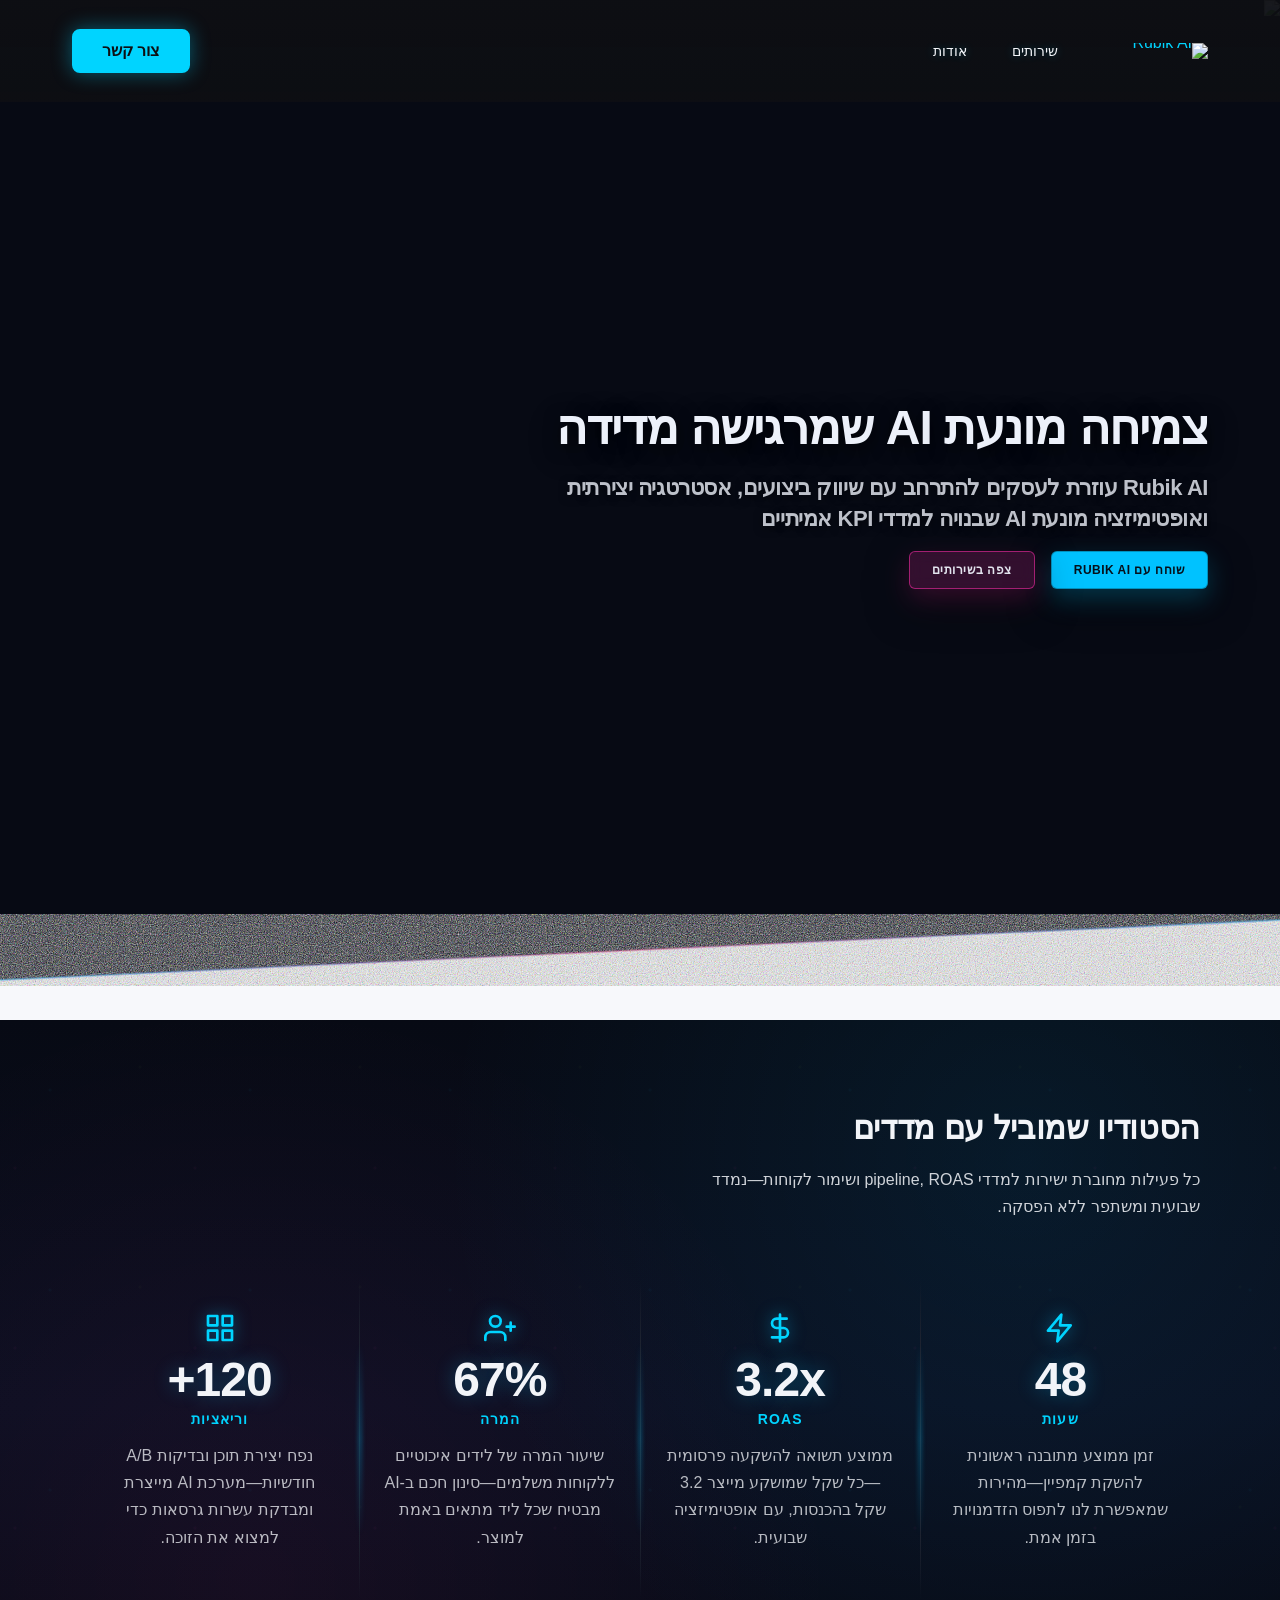
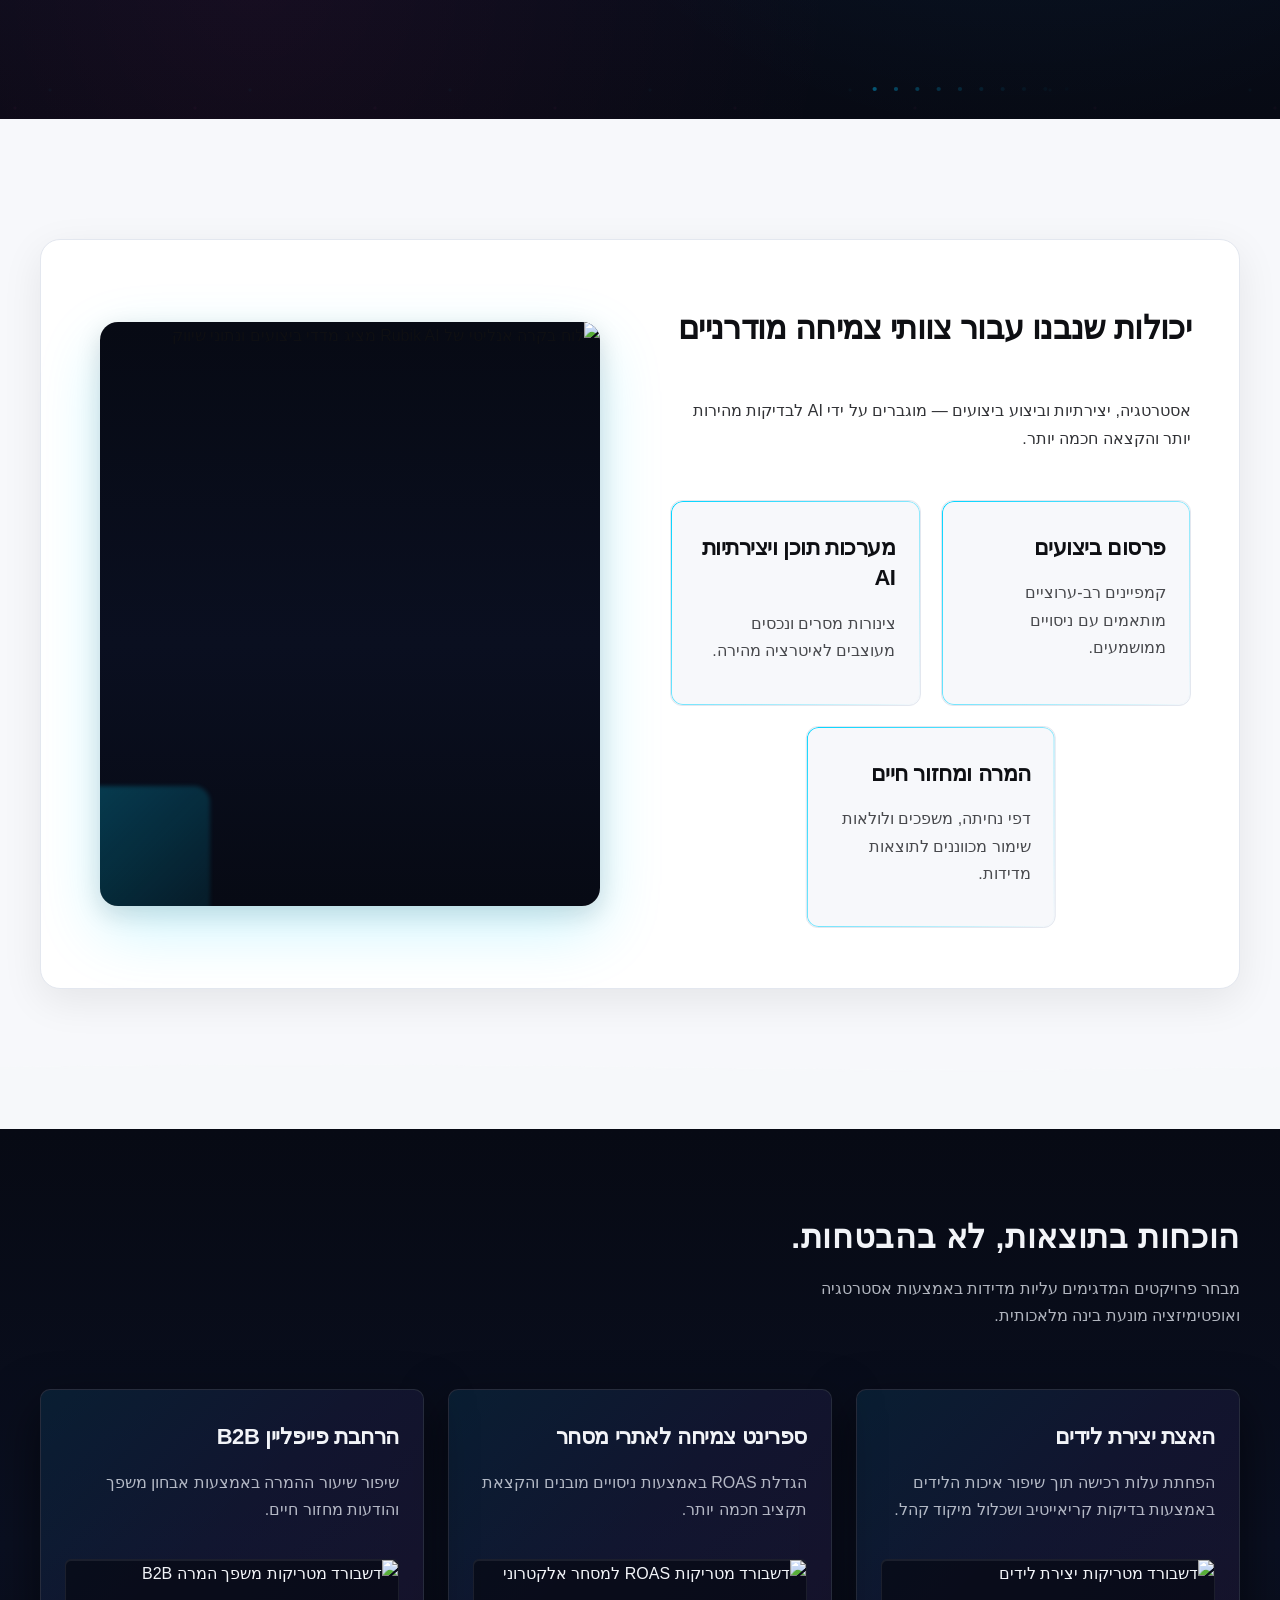
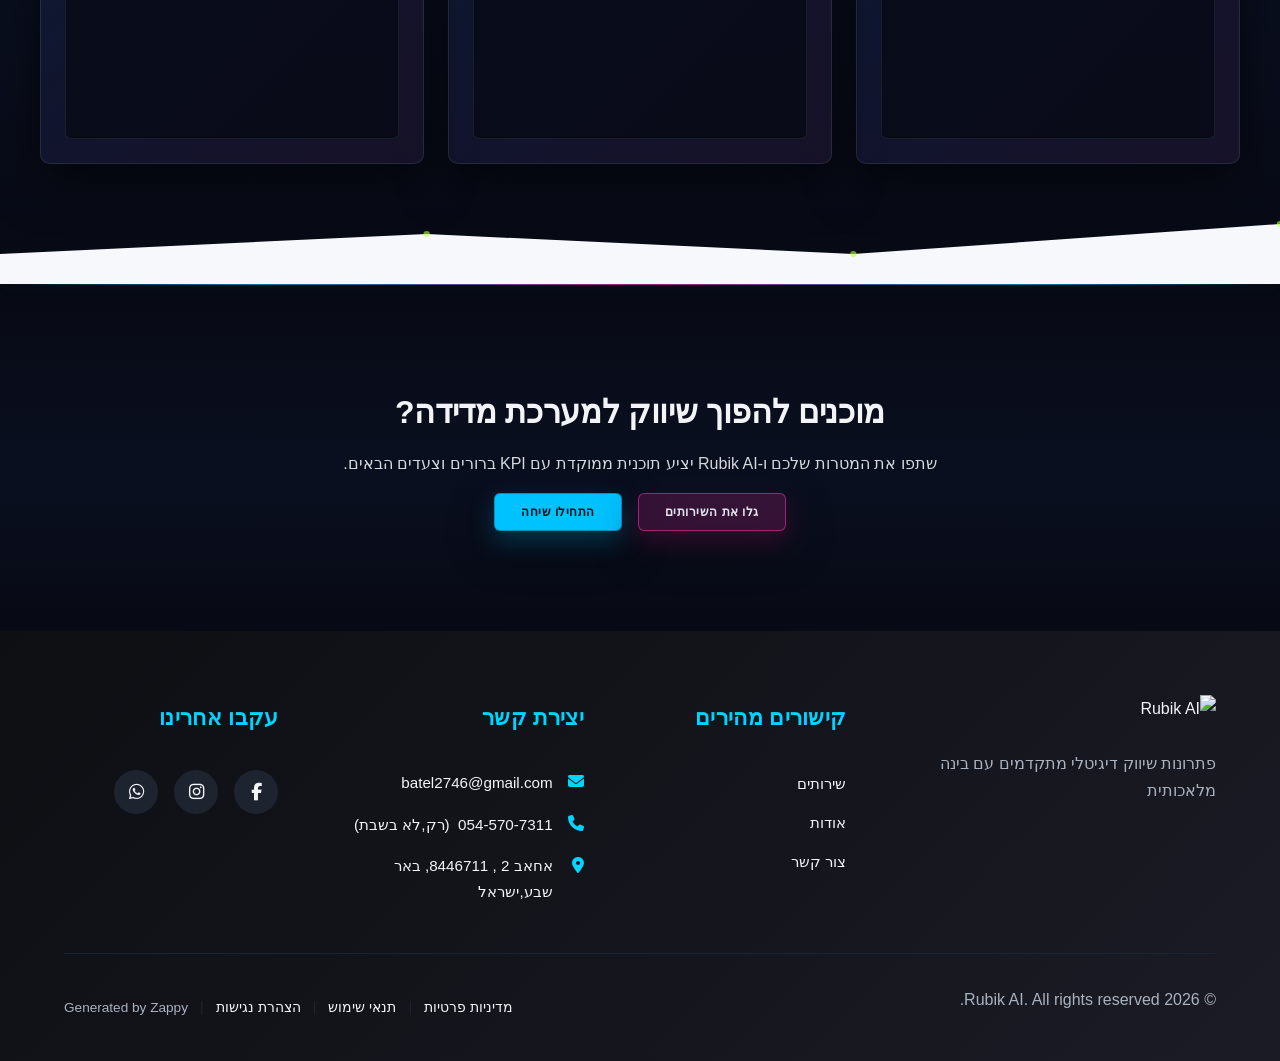
==== commit b3bbf985: "Background sync: Progressive GitHub Sync" ====
--- a/public/index.html
+++ b/public/index.html
@@ -1 +1 @@
-<!doctype html><html dir="rtl" lang="he"><head><meta charset="UTF-8"><meta content="width=device-width,initial-scale=1" name="viewport"><meta content="index, follow" name="robots"><title>פתרונות בינה מלאכותית לשיווק דיגיטלי — Rubik AI</title><meta content="Rubik AI משלבת בינה מלאכותית עם אסטרטגיות שיווק מתקדמות כדי להאיץ את צמיחת העסק שלך. פתרונות חכמים שמניבים תוצאות מדידות ומשמעותיות." name="description"><meta content="open ai rubik's cube, rubik cube ai, שיווק דיגיטלי בינה מלאכותית, Rubik AI, פתרונות שיווק חכמים" name="keywords"><link href="/assets/favicon.ico" rel="icon" type="image/x-icon"><link href="/assets/favicon-16x16.png" rel="icon" type="image/png" sizes="16x16"><link href="/assets/favicon-32x32.png" rel="icon" type="image/png" sizes="32x32"><link href="/assets/favicon-48x48.png" rel="icon" type="image/png" sizes="48x48"><link href="/assets/favicon-192x192.png" rel="icon" type="image/png" sizes="192x192"><link href="/assets/favicon-512x512.png" rel="icon" type="image/png" sizes="512x512"><link href="/assets/apple-touch-icon.png" rel="apple-touch-icon"><script>!function(){"use strict";var t="44d61949-2218-495d-9b27-63eddc02a1ad",e="https://api.zappy5.com/api/analytics/track",a=18e5,n=2592e6,o=!0,i=!0,r=!0;var s=function(){var e="zappy_visitor_"+t,a=null;try{if(a=localStorage.getItem(e)){var o=JSON.parse(a),i=Date.now();if(i-o.created<n)return o.lastSeen=i,localStorage.setItem(e,JSON.stringify(o)),o.id}}catch(t){console.warn("Zappy Analytics: LocalStorage not available")}var r="zv_"+Date.now()+"_"+Math.random().toString(36).substr(2,9);try{localStorage.setItem(e,JSON.stringify({id:r,created:Date.now(),lastSeen:Date.now()}))}catch(t){}return r}(),c=function(){var e="zappy_session_"+t,n=null;try{if(n=sessionStorage.getItem(e)){var o=JSON.parse(n),i=Date.now();if(i-o.timestamp<a)return o.timestamp=i,sessionStorage.setItem(e,JSON.stringify(o)),o.id}}catch(t){console.warn("Zappy Analytics: SessionStorage not available")}var r="zs_"+Date.now()+"_"+Math.random().toString(36).substr(2,9);try{sessionStorage.setItem(e,JSON.stringify({id:r,timestamp:Date.now()}))}catch(t){}return r}();function l(a,n){n=n||{};var o={website_id:t,event_type:a,page_path:window.location.pathname,referrer:document.referrer||"direct",visitor_id:s,session_id:c,metadata:n};if(navigator.sendBeacon){var i=new Blob([JSON.stringify(o)],{type:"application/json"});navigator.sendBeacon(e,i)}else fetch(e,{method:"POST",headers:{"Content-Type":"application/json"},body:JSON.stringify(o),keepalive:!0}).catch(function(t){console.warn("Zappy Analytics: Failed to track event",t)})}o&&l("pageview",{title:document.title,url:window.location.href}),i&&document.addEventListener("click",function(t){var e=t.target;if("BUTTON"===e.tagName||e.closest("button")){var a="BUTTON"===e.tagName?e:e.closest("button");l("click",{element:"button",text:a.textContent.trim().substring(0,100),id:a.id||null,class:a.className||null})}else if("A"===e.tagName||e.closest("a")){var n="A"===e.tagName?e:e.closest("a");l("navigation",{element:"link",text:n.textContent.trim().substring(0,100),href:n.href,external:n.hostname!==window.location.hostname})}},!0),r&&document.addEventListener("submit",function(t){var e=t.target;l("form_submit",{form_id:e.id||null,form_name:e.name||null,form_action:e.action||null,form_method:e.method||"GET"})},!0);var d=Date.now();window.addEventListener("beforeunload",function(){l("page_unload",{time_on_page:Math.floor((Date.now()-d)/1e3),page_path:window.location.pathname})}),window.zappyAnalytics={track:l,getVisitorId:function(){return s},getSessionId:function(){return c}}}()</script><meta content="פתרונות בינה מלאכותית לשיווק דיגיטלי — Rubik AI" property="og:title"><meta content="Rubik AI משלבת בינה מלאכותית עם אסטרטגיות שיווק מתקדמות כדי להאיץ את צמיחת העסק שלך. פתרונות חכמים שמניבים תוצאות מדידות ומשמעותיות." property="og:description"><meta content="website" property="og:type"><meta content="he_IL" property="og:locale"><meta content="summary_large_image" name="twitter:card"><meta content="פתרונות בינה מלאכותית לשיווק דיגיטלי — Rubik AI" name="twitter:title"><meta content="Rubik AI משלבת בינה מלאכותית עם אסטרטגיות שיווק מתקדמות כדי להאיץ את צמיחת העסק שלך. פתרונות חכמים שמניבים תוצאות מדידות ומשמעותיות." name="twitter:description"><link href="https://cdnjs.cloudflare.com/ajax/libs/font-awesome/6.4.0/css/all.min.css" rel="stylesheet"><link href="/assets/favicon.ico" rel="icon" type="image/x-icon"><link href="/assets/favicon-16x16.png" rel="icon" type="image/png" sizes="16x16"><link href="/assets/favicon-32x32.png" rel="icon" type="image/png" sizes="32x32"><link href="/assets/favicon-48x48.png" rel="icon" type="image/png" sizes="48x48"><link href="/assets/favicon-192x192.png" rel="icon" type="image/png" sizes="192x192"><link href="/assets/favicon-512x512.png" rel="icon" type="image/png" sizes="512x512"><link href="/assets/apple-touch-icon.png" rel="apple-touch-icon"><link href="https://cdn.jsdelivr.net/npm/vanilla-cookieconsent@3/dist/cookieconsent.css" rel="stylesheet"><script src="https://cdn.jsdelivr.net/npm/vanilla-cookieconsent@3/dist/cookieconsent.umd.js"></script><script src="https://cdn.jsdelivr.net/gh/mickidum/acc_toolbar/acctoolbar/acctoolbar.min.js"></script><link href="/styles.css" rel="stylesheet"><style id="zappy-dropdown-submenu-styles">#navMenu li:has(.sub-menu),.nav-menu li:has(.sub-menu),.navbar li:has(.sub-menu),nav li:has(.sub-menu){position:relative}#navMenu .sub-menu,.nav-menu .sub-menu,.navbar .sub-menu,nav .sub-menu{display:block!important;position:absolute!important;top:100%;left:0;min-width:220px;background:#fff;border-radius:8px;box-shadow:0 8px 25px rgba(0,0,0,.15);padding:8px 0;opacity:0;visibility:hidden;transform:translateY(10px);transition:all .3s ease;z-index:1000;list-style:none;pointer-events:none}#navMenu li:hover>.sub-menu,.nav-menu li:hover>.sub-menu,.navbar li:hover>.sub-menu,nav li:hover>.sub-menu{opacity:1!important;visibility:visible!important;transform:translateY(0)!important;pointer-events:auto!important}.sub-menu li{list-style:none;margin:0;padding:0}.sub-menu a{display:block!important;padding:10px 16px!important;color:#333!important;font-weight:500;text-decoration:none;white-space:nowrap;transition:background-color .2s}.sub-menu a:hover{background-color:#f5f5f5}[dir=rtl] .nav-menu .sub-menu,[dir=rtl] .navbar .sub-menu,[dir=rtl] nav .sub-menu,html[lang=ar] .nav-menu .sub-menu,html[lang=ar] .navbar .sub-menu,html[lang=ar] nav .sub-menu,html[lang=he] .nav-menu .sub-menu,html[lang=he] .navbar .sub-menu,html[lang=he] nav .sub-menu{left:auto!important;right:0!important}.sub-menu:empty,.sub-menu:not(:has(li)),.sub-menu:not(:has(li:not(.zappy-hidden-menu-item))){display:none!important;opacity:0!important;visibility:hidden!important;pointer-events:none!important}li:has(.menu-group-title):hover>.sub-menu{opacity:1!important;visibility:visible!important;transform:translateY(0)!important;pointer-events:auto!important}#navMenu>li>.menu-group-title,.nav-menu>li>.menu-group-title{display:inline-block;padding:.5rem 1rem;cursor:default;user-select:none}@media (max-width:768px){#navMenu .sub-menu,.nav-menu .sub-menu,.navbar .sub-menu,nav .sub-menu{position:static!important;transform:none!important;box-shadow:none!important;background:0 0!important;max-height:0;overflow:hidden;opacity:0;visibility:hidden;transition:max-height .3s ease,opacity .3s ease;padding:0!important;border-radius:0!important}.sub-menu.mobile-expanded{max-height:500px!important;opacity:1!important;visibility:visible!important;padding:8px 0 8px 16px!important}[dir=rtl] .sub-menu.mobile-expanded,html[lang=he] .sub-menu.mobile-expanded{padding:8px 16px 8px 0!important}#navMenu li:hover>.sub-menu,.nav-menu li:hover>.sub-menu,.navbar li:hover>.sub-menu,nav li:hover>.sub-menu{opacity:0;visibility:hidden;pointer-events:none}#navMenu li>.sub-menu.mobile-expanded,.nav-menu li>.sub-menu.mobile-expanded,.navbar li>.sub-menu.mobile-expanded,nav li>.sub-menu.mobile-expanded{opacity:1!important;visibility:visible!important;pointer-events:auto!important}#navMenu li:has(.sub-menu),.nav-menu li:has(.sub-menu),.navbar li:has(.sub-menu),nav li:has(.sub-menu){display:flex!important;flex-wrap:wrap!important;align-items:center!important;position:relative!important;min-height:44px!important}#navMenu li:has(.sub-menu)>a,.nav-menu li:has(.sub-menu)>a,.navbar li:has(.sub-menu)>a,nav li:has(.sub-menu)>a{flex:1!important;min-width:0!important}#navMenu li:has(.sub-menu)>.menu-group-title,.nav-menu li:has(.sub-menu)>.menu-group-title,.navbar li:has(.sub-menu)>.menu-group-title,nav li:has(.sub-menu)>.menu-group-title{flex:1!important;min-width:0!important;padding:0!important;line-height:inherit!important}#navMenu li:has(.sub-menu)>.sub-menu,.nav-menu li:has(.sub-menu)>.sub-menu,.navbar li:has(.sub-menu)>.sub-menu,nav li:has(.sub-menu)>.sub-menu{flex-basis:100%!important;width:100%!important}#navMenu li:has(.sub-menu)>a [class*=arrow],#navMenu li:has(.sub-menu)>a [class*=chevron],.nav-menu li:has(.sub-menu)>a .fa-angle-down,.nav-menu li:has(.sub-menu)>a .fa-chevron-down,.nav-menu li:has(.sub-menu)>a [class*=arrow],.nav-menu li:has(.sub-menu)>a [class*=chevron],nav li:has(.sub-menu)>a [class*=arrow],nav li:has(.sub-menu)>a [class*=chevron]{display:none!important;visibility:hidden!important}.mobile-submenu-toggle{display:flex!important;align-items:center!important;justify-content:center!important;width:44px!important;height:auto!important;background:0 0!important;border:none!important;cursor:pointer!important;color:var(--text-dark)!important;position:static!important;flex-shrink:0!important;align-self:stretch!important;z-index:2!important;padding:0!important;margin:0!important}.mobile-submenu-toggle::after{content:''!important;width:0!important;height:0!important;border-left:6px solid transparent!important;border-right:6px solid transparent!important;border-top:7px solid currentColor!important;transition:transform .3s ease!important}.mobile-submenu-toggle.expanded::after{transform:rotate(180deg)!important}.sub-menu a{padding:10px 0!important;display:block!important;color:var(--text-dark)!important}.navbar .sub-menu li a,.zappy-products-dropdown .sub-menu a,nav.navbar .sub-menu li a{color:var(--text-dark)!important}}@media (min-width:769px){.mobile-submenu-toggle{display:none!important}}</style><style id="zappy-widget-visibility">#mic-access-tool-box,#mic-access-tool-general-button,#mic-init-access-tool #mic-access-tool-box,#mic-init-access-tool #mic-access-tool-general-button,#mic-init-access-tool .mic-access-tool-general-button,._access-icon,._access-menu,.mic-access-tool-box,.mic-access-tool-general-button,div[id*=mic-access-tool-box]{display:none!important;visibility:hidden!important;opacity:0!important;pointer-events:none!important}</style></head><body><nav class="navbar" dir="rtl"><button aria-label="Menu" class="mobile-toggle" id="mobileToggle"><svg viewBox="0 0 24 24" fill="none" class="hamburger-icon" height="24" width="24"><path d="M3 12h18M3 6h18M3 18h18" stroke="currentColor" stroke-width="2" stroke-linecap="round"></path></svg><svg viewBox="0 0 24 24" fill="none" class="close-icon" height="24" width="24" style="display:none"><path d="M18 6L6 18M6 6l12 12" stroke="currentColor" stroke-width="2" stroke-linecap="round"></path></svg></button><button aria-label="Call" class="phone-header-btn"><svg viewBox="0 0 24 24" fill="currentColor" height="20" width="20"><path d="M22 16.92v3a2 2 0 0 1-2.18 2 19.79 19.79 0 0 1-8.63-3.07 19.5 19.5 0 0 1-6-6 19.79 19.79 0 0 1-3.07-8.67A2 2 0 0 1 4.11 2h3a2 2 0 0 1 2 1.72 12.84 12.84 0 0 0 .7 2.81 2 2 0 0 1-.45 2.11L8.09 9.91a16 16 0 0 0 6 6l1.27-1.27a2 2 0 0 1 2.11-.45 12.84 12.84 0 0 0 2.81.7A2 2 0 0 1 22 16.92z"></path></svg></button><div class="nav-container"><div class="nav-brand"><a href="/" class="logo-link"><img alt="Rubik AI" src="/assets/rubik-ai-logo.webp" class="logo"></a></div><ul class="nav-menu" id="navMenu"><li><a href="/services">שירותים</a></li><li><a href="/about">אודות</a></li></ul><div class="nav-cta-container"><a href="/contact" class="nav-cta-btn">צור קשר</a></div></div></nav><main><section class="index-hero-section" data-layout-spec="בית-hero" data-hero-type="fullscreen-scrim"><div class="index-hero-section__bg-wrapper"><img alt="רקע AI אלגוריתמי עם זרמי חלקיקים ניאון" src="/assets/site-index-hero-bg.webp" data-context="Cinematic abstract AI visualization: dark navy-black background with flowing neon cyan and magenta particle streams, subtle network connection lines forming a grid pattern, glowing nodes, digital signal waves, futuristic technology aesthetic, high contrast, dramatic lighting, empty center space for text overlay, professional tech marketing feel" data-placeholder="index-hero-bg" height="1080" width="1920" class="index-hero-section__bg-image" data-hero-bg="true" data-preserve-bg="0"></div><div class="index-hero-section__scrim" aria-hidden="true"></div><div class="index-hero-section__content-wrapper"><div class="index-hero-section__overlay-group"><h1 class="index-hero-section__headline">צמיחה מונעת AI שמרגישה מדידה</h1><h3 class="index-hero-section__subtitle">Rubik AI עוזרת לעסקים להתרחב עם שיווק ביצועים, אסטרטגיה יצירתית ואופטימיזציה מונעת AI שבנויה למדדי KPI אמיתיים</h3><div class="index-hero-section__cta-row"><a href="/contact" class="index-hero-section__btn index-hero-section__btn--primary">שוחח עם Rubik AI</a><a href="/services" class="index-hero-section__btn index-hero-section__btn--secondary">צפה בשירותים</a></div></div></div><div class="index-hero-section__divider-wrapper" aria-hidden="true"><svg viewBox="0 0 1200 120" xmlns="http://www.w3.org/2000/svg" aria-hidden="true" preserveAspectRatio="none"><defs><linearGradient id="index-hero-divider-glow" x1="0%" x2="100%" y1="0%" y2="0%"><stop offset="0%" style="stop-color:#00C2FF;stop-opacity:0.5"></stop><stop offset="50%" style="stop-color:#FF2DAA;stop-opacity:0.4"></stop><stop offset="100%" style="stop-color:#00C2FF;stop-opacity:0.5"></stop></linearGradient><filter id="index-hero-divider-grain"><feTurbulence baseFrequency="0.9" numOctaves="4" result="noise" type="fractalNoise"></feTurbulence><feColorMatrix in="noise" type="saturate" values="0"></feColorMatrix><feBlend in="SourceGraphic" in2="noise" mode="multiply"></feBlend></filter></defs><path d="M0,120 L0,80 L1200,20 L1200,120 Z" fill="var(--bg-light)"></path><path d="M0,80 L1200,20" stroke="url(#index-hero-divider-glow)" stroke-width="2" fill="var(--bg-light)" filter="url(#index-hero-divider-grain)"></path></svg></div></section><section class="index-stats-section" data-layout-spec="בית-stats"><div class="index-stats-section__container"><div class="index-stats-section__header"><h2 class="index-stats-section__title">הסטודיו שמוביל עם מדדים</h2><p class="index-stats-section__intro">כל פעילות מחוברת ישירות למדדי pipeline, ROAS ושימור לקוחות—נמדד שבועית ומשתפר ללא הפסקה.</p></div><div class="index-stats-section__kpi-grid"><div class="index-stats-section__kpi-item"><div class="index-stats-section__kpi-number" data-element-type="icon" data-icon-type="svg"><svg viewBox="0 0 24 24" xmlns="http://www.w3.org/2000/svg" class="index-stats-section__kpi-icon" fill="none"><path d="M13 2L3 14h8l-1 8 10-12h-8l1-8z" stroke="currentColor" stroke-width="2" stroke-linecap="round" stroke-linejoin="round"></path></svg><span class="index-stats-section__kpi-value">48</span><span class="index-stats-section__kpi-unit">שעות</span></div><p class="index-stats-section__kpi-description">זמן ממוצע מתובנה ראשונית להשקת קמפיין—מהירות שמאפשרת לנו לתפוס הזדמנויות בזמן אמת.</p></div><div class="index-stats-section__kpi-separator"></div><div class="index-stats-section__kpi-item"><div class="index-stats-section__kpi-number" data-element-type="icon" data-icon-type="svg"><svg viewBox="0 0 24 24" xmlns="http://www.w3.org/2000/svg" class="index-stats-section__kpi-icon" fill="none"><path d="M12 2v20M17 5H9.5a3.5 3.5 0 000 7h5a3.5 3.5 0 010 7H6" stroke="currentColor" stroke-width="2" stroke-linecap="round" stroke-linejoin="round"></path></svg><span class="index-stats-section__kpi-value">3.2x</span><span class="index-stats-section__kpi-unit">ROAS</span></div><p class="index-stats-section__kpi-description">ממוצע תשואה להשקעה פרסומית—כל שקל שמושקע מייצר 3.2 שקל בהכנסות, עם אופטימיזציה שבועית.</p></div><div class="index-stats-section__kpi-separator"></div><div class="index-stats-section__kpi-item"><div class="index-stats-section__kpi-number" data-element-type="icon" data-icon-type="svg"><svg viewBox="0 0 24 24" xmlns="http://www.w3.org/2000/svg" class="index-stats-section__kpi-icon" fill="none"><path d="M16 21v-2a4 4 0 00-4-4H5a4 4 0 00-4 4v2M8.5 11a4 4 0 100-8 4 4 0 000 8zM20 8v6M23 11h-6" stroke="currentColor" stroke-width="2" stroke-linecap="round" stroke-linejoin="round"></path></svg><span class="index-stats-section__kpi-value">67%</span><span class="index-stats-section__kpi-unit">המרה</span></div><p class="index-stats-section__kpi-description">שיעור המרה של לידים איכוטיים ללקוחות משלמים—סינון חכם ב-AI מבטיח שכל ליד מתאים באמת למוצר.</p></div><div class="index-stats-section__kpi-separator"></div><div class="index-stats-section__kpi-item"><div class="index-stats-section__kpi-number" data-element-type="icon" data-icon-type="svg"><svg viewBox="0 0 24 24" xmlns="http://www.w3.org/2000/svg" class="index-stats-section__kpi-icon" fill="none"><rect height="7" stroke="currentColor" stroke-linecap="round" stroke-linejoin="round" stroke-width="2" width="7" x="3" y="3"></rect><rect height="7" stroke="currentColor" stroke-linecap="round" stroke-linejoin="round" stroke-width="2" width="7" x="14" y="3"></rect><rect height="7" stroke="currentColor" stroke-linecap="round" stroke-linejoin="round" stroke-width="2" width="7" x="14" y="14"></rect><rect height="7" stroke="currentColor" stroke-linecap="round" stroke-linejoin="round" stroke-width="2" width="7" x="3" y="14"></rect></svg><span class="index-stats-section__kpi-value">120+</span><span class="index-stats-section__kpi-unit">וריאציות</span></div><p class="index-stats-section__kpi-description">נפח יצירת תוכן ובדיקות A/B חודשיות—מערכת AI מייצרת ומבדקת עשרות גרסאות כדי למצוא את הזוכה.</p></div></div></div><div class="index-stats-section__divider-wrapper"><svg viewBox="0 0 1200 60" xmlns="http://www.w3.org/2000/svg" aria-hidden="true" preserveAspectRatio="none"><defs><linearGradient id="scanline-fade" x1="0%" x2="100%" y1="0%" y2="0%"><stop offset="0%" style="stop-color:#00C2FF;stop-opacity:0.6"></stop><stop offset="50%" style="stop-color:#00C2FF;stop-opacity:0.3"></stop><stop offset="100%" style="stop-color:#00C2FF"></stop></linearGradient></defs><line stroke="url(#scanline-fade)" stroke-width="2" x1="0" x2="800" y1="30" y2="30"></line><circle cx="820" cy="30" fill="#00C2FF" opacity="0.4" r="2"></circle><circle cx="840" cy="30" fill="#00C2FF" opacity="0.3" r="2"></circle><circle cx="860" cy="30" fill="#00C2FF" opacity="0.25" r="2"></circle><circle cx="880" cy="30" fill="#00C2FF" opacity="0.2" r="2"></circle><circle cx="900" cy="30" fill="#00C2FF" opacity="0.15" r="2"></circle><circle cx="920" cy="30" fill="#00C2FF" opacity="0.1" r="2"></circle><circle cx="940" cy="30" fill="#00C2FF" opacity="0.08" r="2"></circle><circle cx="960" cy="30" fill="#00C2FF" opacity="0.06" r="2"></circle><circle cx="980" cy="30" fill="#00C2FF" opacity="0.04" r="2"></circle><circle cx="1000" cy="30" fill="#00C2FF" opacity="0.02" r="2"></circle></svg></div></section><section class="index-capabilities-section" data-layout-spec="בית-capabilities"><div class="index-capabilities-container"><div class="index-capabilities-content"><div class="index-capabilities-text-column"><h2 class="index-capabilities-title">יכולות שנבנו עבור צוותי צמיחה מודרניים</h2><p class="index-capabilities-intro">אסטרטגיה, יצירתיות וביצוע ביצועים — מוגברים על ידי AI לבדיקות מהירות יותר והקצאה חכמה יותר.</p><div class="index-capabilities-cards zappy-vertical-grid" data-zappy-explicit-columns="true" style="grid-template-columns:repeat(3,minmax(0,1fr))"><article class="index-capabilities-card"><h3 class="index-capabilities-card-title">פרסום ביצועים</h3><p class="index-capabilities-card-text">קמפיינים רב-ערוציים מותאמים עם ניסויים ממושמעים.</p></article><article class="index-capabilities-card"><h3 class="index-capabilities-card-title">מערכות תוכן ויצירתיות AI</h3><p class="index-capabilities-card-text">צינורות מסרים ונכסים מעוצבים לאיטרציה מהירה.</p></article><article class="index-capabilities-card"><h3 class="index-capabilities-card-title">המרה ומחזור חיים</h3><p class="index-capabilities-card-text">דפי נחיתה, משפכים ולולאות שימור מכווננים לתוצאות מדידות.</p></article></div></div><div class="index-capabilities-image-column"><div class="index-capabilities-image-frame"><img alt="לוח בקרה אנליטי של Rubik AI מציג מדדי ביצועים ונתוני שיווק" src="/assets/site-index-capabilities-dashboard-ui.webp" data-context="Dark UI dashboard screenshot showing analytics and performance metrics for a digital marketing platform. Display graphs, KPIs, conversion funnels, and data visualizations in a sleek modern interface with cyan and magenta accent colors. High-tech, professional, AI-powered marketing analytics dashboard." data-placeholder="index-capabilities-dashboard-ui" height="700" width="600"><div class="index-capabilities-backplate"></div></div></div></div></div><div class="index-capabilities-divider-wrapper"><svg viewBox="0 0 1200 120" xmlns="http://www.w3.org/2000/svg" aria-hidden="true" preserveAspectRatio="none"><defs><linearGradient id="index-capabilities-divider-gradient" x1="0%" x2="100%" y1="0%" y2="0%"><stop offset="0%" style="stop-color:#F7F8FB;stop-opacity:1"></stop><stop offset="50%" style="stop-color:#0E0F13;stop-opacity:1"></stop><stop offset="100%" style="stop-color:#0E0F13;stop-opacity:1"></stop></linearGradient><linearGradient id="index-capabilities-divider-magenta" x1="0%" x2="100%" y1="0%" y2="0%"><stop offset="0%" style="stop-color:rgba(255,45,170,0)"></stop><stop offset="50%" style="stop-color:rgba(255,45,170,0.4);stop-opacity:1"></stop><stop offset="100%" style="stop-color:rgba(255,45,170,0)"></stop></linearGradient></defs><path d="M0,120 L0,60 Q300,55 600,60 T1200,60 L1200,120 Z" fill="var(--bg-light)"></path><path d="M0,120 L0,58 Q300,53 600,58 T1200,58 L1200,120 Z" fill="var(--bg-light)" opacity="0.6"></path></svg></div></section><section class="index-case-studies-section" data-layout-spec="בית-case-studies"><div class="index-case-studies-container"><div class="index-case-studies-header"><h2>הוכחות בתוצאות, לא בהבטחות.</h2><p>מבחר פרויקטים המדגימים עליות מדידות באמצעות אסטרטגיה ואופטימיזציה מונעת בינה מלאכותית.</p></div><div class="index-case-studies-grid"><article class="index-case-studies-card"><div class="index-case-studies-card-content"><h3>האצת יצירת לידים</h3><p>הפחתת עלות רכישה תוך שיפור איכות הלידים באמצעות בדיקות קריאייטיב ושכלול מיקוד קהל.</p></div><div class="index-case-studies-chart-wrapper"><img alt="דשבורד מטריקות יצירת לידים" src="/assets/site-index-case-studies-image-1.webp" data-context="Minimalist dashboard UI snippet showing lead generation metrics for a digital marketing campaign - dark themed interface with cyan and magenta accent colors, clean line charts showing upward trend in lead quality, KPI cards with numbers, professional business analytics visualization, cinematic noir aesthetic with subtle grid lines" data-placeholder="index-case-studies-image-1" height="180" width="600"></div></article><article class="index-case-studies-card"><div class="index-case-studies-card-content"><h3>ספרינט צמיחה לאתרי מסחר</h3><p>הגדלת ROAS באמצעות ניסויים מובנים והקצאת תקציב חכמה יותר.</p></div><div class="index-case-studies-chart-wrapper"><img alt="דשבורד מטריקות ROAS למסחר אלקטרוני" src="/assets/site-index-case-studies-image-2.webp" data-context="Clean ecommerce analytics dashboard fragment showing ROAS improvement metrics - dark UI with neon cyan highlights, bar charts comparing before/after performance, conversion rate indicators, budget allocation visualization, modern tech aesthetic with subtle geometric patterns" data-placeholder="index-case-studies-image-2" height="180" width="600"></div></article><article class="index-case-studies-card"><div class="index-case-studies-card-content"><h3>הרחבת פייפליין B2B</h3><p>שיפור שיעור ההמרה באמצעות אבחון משפך והודעות מחזור חיים.</p></div><div class="index-case-studies-chart-wrapper"><img alt="דשבורד מטריקות משפך המרה B2B" src="/assets/site-index-case-studies-image-3.webp" data-context="Sophisticated B2B funnel analytics dashboard showing conversion rate improvements - dark interface with magenta and lime accent highlights, funnel visualization with stages, lifecycle messaging metrics, professional enterprise analytics look, cinematic tech aesthetic with data rhythms" data-placeholder="index-case-studies-image-3" height="180" width="600"></div></article></div></div><div class="index-case-studies-divider-wrapper"><svg viewBox="0 0 1200 100" xmlns="http://www.w3.org/2000/svg" aria-hidden="true" preserveAspectRatio="none"><defs><linearGradient id="case-studies-divider-gradient" x1="0%" x2="100%" y1="0%" y2="0%"><stop offset="0%" style="stop-color:#070A14;stop-opacity:1"></stop><stop offset="50%" style="stop-color:#0A0F20;stop-opacity:1"></stop><stop offset="100%" style="stop-color:#070A14;stop-opacity:1"></stop></linearGradient></defs><path d="M0,100 L0,70 L400,50 L800,70 L1200,40 L1200,100 Z" fill="var(--bg-light)"></path><circle cx="400" cy="50" fill="#B8FF3D" opacity="0.6" r="3"></circle><circle cx="800" cy="70" fill="#B8FF3D" opacity="0.6" r="3"></circle><circle cx="1200" cy="40" fill="#B8FF3D" opacity="0.6" r="3"></circle></svg></div></section><section class="index-cta-section" data-layout-spec="בית-cta"><div class="index-cta-divider-top"></div><div class="index-cta-container"><h2 class="index-cta-headline">מוכנים להפוך שיווק למערכת מדידה?</h2><p class="index-cta-description">שתפו את המטרות שלכם ו-Rubik AI יציע תוכנית ממוקדת עם KPI ברורים וצעדים הבאים.</p><div class="index-cta-buttons"><a href="/contact" class="index-cta-btn index-cta-btn-primary">התחילו שיחה</a><a href="/services" class="index-cta-btn index-cta-btn-secondary">גלו את השירותים</a></div></div></section></main><footer class="site-footer"><div class="footer-container"><div class="footer-top"><div class="footer-column footer-company"><img alt="Rubik AI" src="/assets/rubik-ai-logo.webp" class="logo"><p class="company-tagline">פתרונות שיווק דיגיטלי מתקדמים עם בינה מלאכותית</p></div><div class="footer-column footer-links"><h3 class="footer-heading">קישורים מהירים</h3><ul class="footer-nav"><li><a href="/services">שירותים</a></li><li><a href="/about">אודות</a></li><li><a href="/contact">צור קשר</a></li></ul></div><div class="footer-column footer-contact"><h3 class="footer-heading">יצירת קשר</h3><ul class="contact-list"><li><i class="fas fa-envelope"></i><a href="mailto:batel2746@gmail.com">batel2746@gmail.com</a></li><li><i class="fas fa-phone"></i><a href="tel:054-570-7311">054-570-7311&nbsp; (רק,לא בשבת)</a></li><li><a href="/"><i class="fas fa-map-marker-alt"></i><span>[business_address]</span></a></li></ul></div><div class="footer-column footer-social"><h3 class="footer-heading">עקבו אחרינו</h3><div class="social-links"><a href="[facebook_handle]" aria-label="Facebook" rel="noopener noreferrer" target="_blank"><i class="fab fa-facebook-f"></i></a><a href="[instagram_handle]" aria-label="Instagram" rel="noopener noreferrer" target="_blank"><i class="fab fa-instagram"></i></a><a href="[whatsapp_handle]" aria-label="WhatsApp" rel="noopener noreferrer" target="_blank"><i class="fab fa-whatsapp"></i></a></div></div></div><div class="footer-bottom"><div class="footer-bottom-content"><div class="copyright"><p>© 2026 Rubik AI. All rights reserved.</p></div><div class="footer-legal"><a href="/privacy">מדיניות פרטיות</a><span class="separator">|</span><a href="/terms">תנאי שימוש</a><span class="separator">|</span><a href="/accessibility">הצהרת נגישות</a><span class="separator">|</span><a href="https://zappy5.com" class="zappy-attribution" rel="noopener noreferrer" target="_blank">Generated by Zappy</a></div></div></div></div></footer><a href="https://wa.me/[whatsapp_handle]" class="whatsapp-float" aria-label="WhatsApp"><i class="fab fa-whatsapp"></i></a><div data-integration="accessibility:toolbar"></div><script src="/script.js"></script><script id="zappy-mobile-submenu-script">!function(){function e(){if(window.innerWidth>768)return document.querySelectorAll(".mobile-submenu-toggle").forEach(function(e){e.remove()}),void document.querySelectorAll(".sub-menu.mobile-expanded").forEach(function(e){e.classList.remove("mobile-expanded")});document.querySelectorAll(".nav-menu li:has(.sub-menu), nav li:has(.sub-menu), .navbar li:has(.sub-menu), #navMenu li:has(.sub-menu)").forEach(function(e){if(!e.querySelector(".mobile-submenu-toggle")){var t=e.querySelector(".sub-menu"),n=e.querySelector(":scope > a");if(t&&n){var o=document.createElement("button");o.className="mobile-submenu-toggle",o.setAttribute("aria-label","Toggle submenu"),o.setAttribute("type","button"),n.insertAdjacentElement("afterend",o),o.addEventListener("click",function(e){e.preventDefault(),e.stopPropagation(),document.querySelectorAll(".sub-menu.mobile-expanded").forEach(function(e){if(e!==t){e.classList.remove("mobile-expanded");var n=e.parentElement.querySelector(".mobile-submenu-toggle");n&&n.classList.remove("expanded")}}),t.classList.toggle("mobile-expanded"),o.classList.toggle("expanded")})}}})}var t;"loading"===document.readyState?document.addEventListener("DOMContentLoaded",e):e(),window.addEventListener("resize",function(){clearTimeout(t),t=setTimeout(e,250)});var n=new MutationObserver(function(t){t.forEach(function(t){if("attributes"===t.type){var n=t.target;n.classList&&(n.classList.contains("active")||n.classList.contains("open"))&&setTimeout(e,100)}})});setTimeout(function(){document.querySelectorAll(".mobile-menu, .nav-menu, #navMenu, nav").forEach(function(e){n.observe(e,{attributes:!0,attributeFilter:["class","style"]})})},500)}()</script><script id="zappy-navbar-scroll-effect">!function(){var e=document.querySelector("nav.navbar,.navbar:not(.zappy-catalog-menu)"),t=document.querySelector(".zappy-catalog-menu");if(e){var r="rgba(14,15,19,0.85)";e.style.transition="background 0.3s ease,backdrop-filter 0.3s ease,-webkit-backdrop-filter 0.3s ease,box-shadow 0.3s ease",t&&(t.style.transition="background 0.3s ease,backdrop-filter 0.3s ease,-webkit-backdrop-filter 0.3s ease"),window.addEventListener("scroll",a,{passive:!0}),a()}function a(){(window.scrollY||window.pageYOffset)>60?(e.style.background=r,e.style.backdropFilter="blur(12px)",e.style.webkitBackdropFilter="blur(12px)",e.style.boxShadow="0 2px 16px rgba(0,0,0,0.12)",t&&(t.style.background=r,t.style.backdropFilter="blur(12px)",t.style.webkitBackdropFilter="blur(12px)")):(e.style.background="transparent",e.style.backdropFilter="none",e.style.webkitBackdropFilter="none",e.style.boxShadow="none",t&&(t.style.background="transparent",t.style.backdropFilter="none",t.style.webkitBackdropFilter="none"))}}()</script></body></html>+<!doctype html><html dir="rtl" lang="he"><head><meta charset="UTF-8"><meta content="width=device-width,initial-scale=1" name="viewport"><meta content="index, follow" name="robots"><title>פתרונות בינה מלאכותית לשיווק דיגיטלי — Rubik AI</title><meta content="Rubik AI משלבת בינה מלאכותית עם אסטרטגיות שיווק מתקדמות כדי להאיץ את צמיחת העסק שלך. פתרונות חכמים שמניבים תוצאות מדידות ומשמעותיות." name="description"><meta content="open ai rubik's cube, rubik cube ai, שיווק דיגיטלי בינה מלאכותית, Rubik AI, פתרונות שיווק חכמים" name="keywords"><link href="/assets/favicon.ico" rel="icon" type="image/x-icon"><link href="/assets/favicon-16x16.png" rel="icon" type="image/png" sizes="16x16"><link href="/assets/favicon-32x32.png" rel="icon" type="image/png" sizes="32x32"><link href="/assets/favicon-48x48.png" rel="icon" type="image/png" sizes="48x48"><link href="/assets/favicon-192x192.png" rel="icon" type="image/png" sizes="192x192"><link href="/assets/favicon-512x512.png" rel="icon" type="image/png" sizes="512x512"><link href="/assets/apple-touch-icon.png" rel="apple-touch-icon"><script>!function(){"use strict";var t="44d61949-2218-495d-9b27-63eddc02a1ad",e="https://api.zappy5.com/api/analytics/track",a=18e5,n=2592e6,o=!0,i=!0,r=!0;var s=function(){var e="zappy_visitor_"+t,a=null;try{if(a=localStorage.getItem(e)){var o=JSON.parse(a),i=Date.now();if(i-o.created<n)return o.lastSeen=i,localStorage.setItem(e,JSON.stringify(o)),o.id}}catch(t){console.warn("Zappy Analytics: LocalStorage not available")}var r="zv_"+Date.now()+"_"+Math.random().toString(36).substr(2,9);try{localStorage.setItem(e,JSON.stringify({id:r,created:Date.now(),lastSeen:Date.now()}))}catch(t){}return r}(),c=function(){var e="zappy_session_"+t,n=null;try{if(n=sessionStorage.getItem(e)){var o=JSON.parse(n),i=Date.now();if(i-o.timestamp<a)return o.timestamp=i,sessionStorage.setItem(e,JSON.stringify(o)),o.id}}catch(t){console.warn("Zappy Analytics: SessionStorage not available")}var r="zs_"+Date.now()+"_"+Math.random().toString(36).substr(2,9);try{sessionStorage.setItem(e,JSON.stringify({id:r,timestamp:Date.now()}))}catch(t){}return r}();function l(a,n){n=n||{};var o={website_id:t,event_type:a,page_path:window.location.pathname,referrer:document.referrer||"direct",visitor_id:s,session_id:c,metadata:n};if(navigator.sendBeacon){var i=new Blob([JSON.stringify(o)],{type:"application/json"});navigator.sendBeacon(e,i)}else fetch(e,{method:"POST",headers:{"Content-Type":"application/json"},body:JSON.stringify(o),keepalive:!0}).catch(function(t){console.warn("Zappy Analytics: Failed to track event",t)})}o&&l("pageview",{title:document.title,url:window.location.href}),i&&document.addEventListener("click",function(t){var e=t.target;if("BUTTON"===e.tagName||e.closest("button")){var a="BUTTON"===e.tagName?e:e.closest("button");l("click",{element:"button",text:a.textContent.trim().substring(0,100),id:a.id||null,class:a.className||null})}else if("A"===e.tagName||e.closest("a")){var n="A"===e.tagName?e:e.closest("a");l("navigation",{element:"link",text:n.textContent.trim().substring(0,100),href:n.href,external:n.hostname!==window.location.hostname})}},!0),r&&document.addEventListener("submit",function(t){var e=t.target;l("form_submit",{form_id:e.id||null,form_name:e.name||null,form_action:e.action||null,form_method:e.method||"GET"})},!0);var d=Date.now();window.addEventListener("beforeunload",function(){l("page_unload",{time_on_page:Math.floor((Date.now()-d)/1e3),page_path:window.location.pathname})}),window.zappyAnalytics={track:l,getVisitorId:function(){return s},getSessionId:function(){return c}}}()</script><meta content="פתרונות בינה מלאכותית לשיווק דיגיטלי — Rubik AI" property="og:title"><meta content="Rubik AI משלבת בינה מלאכותית עם אסטרטגיות שיווק מתקדמות כדי להאיץ את צמיחת העסק שלך. פתרונות חכמים שמניבים תוצאות מדידות ומשמעותיות." property="og:description"><meta content="website" property="og:type"><meta content="he_IL" property="og:locale"><meta content="summary_large_image" name="twitter:card"><meta content="פתרונות בינה מלאכותית לשיווק דיגיטלי — Rubik AI" name="twitter:title"><meta content="Rubik AI משלבת בינה מלאכותית עם אסטרטגיות שיווק מתקדמות כדי להאיץ את צמיחת העסק שלך. פתרונות חכמים שמניבים תוצאות מדידות ומשמעותיות." name="twitter:description"><link href="https://cdnjs.cloudflare.com/ajax/libs/font-awesome/6.4.0/css/all.min.css" rel="stylesheet"><link href="/assets/favicon.ico" rel="icon" type="image/x-icon"><link href="/assets/favicon-16x16.png" rel="icon" type="image/png" sizes="16x16"><link href="/assets/favicon-32x32.png" rel="icon" type="image/png" sizes="32x32"><link href="/assets/favicon-48x48.png" rel="icon" type="image/png" sizes="48x48"><link href="/assets/favicon-192x192.png" rel="icon" type="image/png" sizes="192x192"><link href="/assets/favicon-512x512.png" rel="icon" type="image/png" sizes="512x512"><link href="/assets/apple-touch-icon.png" rel="apple-touch-icon"><link href="https://cdn.jsdelivr.net/npm/vanilla-cookieconsent@3/dist/cookieconsent.css" rel="stylesheet"><script src="https://cdn.jsdelivr.net/npm/vanilla-cookieconsent@3/dist/cookieconsent.umd.js"></script><script src="https://cdn.jsdelivr.net/gh/mickidum/acc_toolbar/acctoolbar/acctoolbar.min.js"></script><link href="/styles.css" rel="stylesheet"><style id="zappy-dropdown-submenu-styles">#navMenu li:has(.sub-menu),.nav-menu li:has(.sub-menu),.navbar li:has(.sub-menu),nav li:has(.sub-menu){position:relative}#navMenu .sub-menu,.nav-menu .sub-menu,.navbar .sub-menu,nav .sub-menu{display:block!important;position:absolute!important;top:100%;left:0;min-width:220px;background:#fff;border-radius:8px;box-shadow:0 8px 25px rgba(0,0,0,.15);padding:8px 0;opacity:0;visibility:hidden;transform:translateY(10px);transition:all .3s ease;z-index:1000;list-style:none;pointer-events:none}#navMenu li:hover>.sub-menu,.nav-menu li:hover>.sub-menu,.navbar li:hover>.sub-menu,nav li:hover>.sub-menu{opacity:1!important;visibility:visible!important;transform:translateY(0)!important;pointer-events:auto!important}.sub-menu li{list-style:none;margin:0;padding:0}.sub-menu a{display:block!important;padding:10px 16px!important;color:#333!important;font-weight:500;text-decoration:none;white-space:nowrap;transition:background-color .2s}.sub-menu a:hover{background-color:#f5f5f5}[dir=rtl] .nav-menu .sub-menu,[dir=rtl] .navbar .sub-menu,[dir=rtl] nav .sub-menu,html[lang=ar] .nav-menu .sub-menu,html[lang=ar] .navbar .sub-menu,html[lang=ar] nav .sub-menu,html[lang=he] .nav-menu .sub-menu,html[lang=he] .navbar .sub-menu,html[lang=he] nav .sub-menu{left:auto!important;right:0!important}.sub-menu:empty,.sub-menu:not(:has(li)),.sub-menu:not(:has(li:not(.zappy-hidden-menu-item))){display:none!important;opacity:0!important;visibility:hidden!important;pointer-events:none!important}li:has(.menu-group-title):hover>.sub-menu{opacity:1!important;visibility:visible!important;transform:translateY(0)!important;pointer-events:auto!important}#navMenu>li>.menu-group-title,.nav-menu>li>.menu-group-title{display:inline-block;padding:.5rem 1rem;cursor:default;user-select:none}@media (max-width:768px){#navMenu .sub-menu,.nav-menu .sub-menu,.navbar .sub-menu,nav .sub-menu{position:static!important;transform:none!important;box-shadow:none!important;background:0 0!important;max-height:0;overflow:hidden;opacity:0;visibility:hidden;transition:max-height .3s ease,opacity .3s ease;padding:0!important;border-radius:0!important}.sub-menu.mobile-expanded{max-height:500px!important;opacity:1!important;visibility:visible!important;padding:8px 0 8px 16px!important}[dir=rtl] .sub-menu.mobile-expanded,html[lang=he] .sub-menu.mobile-expanded{padding:8px 16px 8px 0!important}#navMenu li:hover>.sub-menu,.nav-menu li:hover>.sub-menu,.navbar li:hover>.sub-menu,nav li:hover>.sub-menu{opacity:0;visibility:hidden;pointer-events:none}#navMenu li>.sub-menu.mobile-expanded,.nav-menu li>.sub-menu.mobile-expanded,.navbar li>.sub-menu.mobile-expanded,nav li>.sub-menu.mobile-expanded{opacity:1!important;visibility:visible!important;pointer-events:auto!important}#navMenu li:has(.sub-menu),.nav-menu li:has(.sub-menu),.navbar li:has(.sub-menu),nav li:has(.sub-menu){display:flex!important;flex-wrap:wrap!important;align-items:center!important;position:relative!important;min-height:44px!important}#navMenu li:has(.sub-menu)>a,.nav-menu li:has(.sub-menu)>a,.navbar li:has(.sub-menu)>a,nav li:has(.sub-menu)>a{flex:1!important;min-width:0!important}#navMenu li:has(.sub-menu)>.menu-group-title,.nav-menu li:has(.sub-menu)>.menu-group-title,.navbar li:has(.sub-menu)>.menu-group-title,nav li:has(.sub-menu)>.menu-group-title{flex:1!important;min-width:0!important;padding:0!important;line-height:inherit!important}#navMenu li:has(.sub-menu)>.sub-menu,.nav-menu li:has(.sub-menu)>.sub-menu,.navbar li:has(.sub-menu)>.sub-menu,nav li:has(.sub-menu)>.sub-menu{flex-basis:100%!important;width:100%!important}#navMenu li:has(.sub-menu)>a [class*=arrow],#navMenu li:has(.sub-menu)>a [class*=chevron],.nav-menu li:has(.sub-menu)>a .fa-angle-down,.nav-menu li:has(.sub-menu)>a .fa-chevron-down,.nav-menu li:has(.sub-menu)>a [class*=arrow],.nav-menu li:has(.sub-menu)>a [class*=chevron],nav li:has(.sub-menu)>a [class*=arrow],nav li:has(.sub-menu)>a [class*=chevron]{display:none!important;visibility:hidden!important}.mobile-submenu-toggle{display:flex!important;align-items:center!important;justify-content:center!important;width:44px!important;height:auto!important;background:0 0!important;border:none!important;cursor:pointer!important;color:var(--text-dark)!important;position:static!important;flex-shrink:0!important;align-self:stretch!important;z-index:2!important;padding:0!important;margin:0!important}.mobile-submenu-toggle::after{content:''!important;width:0!important;height:0!important;border-left:6px solid transparent!important;border-right:6px solid transparent!important;border-top:7px solid currentColor!important;transition:transform .3s ease!important}.mobile-submenu-toggle.expanded::after{transform:rotate(180deg)!important}.sub-menu a{padding:10px 0!important;display:block!important;color:var(--text-dark)!important}.navbar .sub-menu li a,.zappy-products-dropdown .sub-menu a,nav.navbar .sub-menu li a{color:var(--text-dark)!important}}@media (min-width:769px){.mobile-submenu-toggle{display:none!important}}</style><style id="zappy-widget-visibility">#mic-access-tool-box,#mic-access-tool-general-button,#mic-init-access-tool #mic-access-tool-box,#mic-init-access-tool #mic-access-tool-general-button,#mic-init-access-tool .mic-access-tool-general-button,._access-icon,._access-menu,.mic-access-tool-box,.mic-access-tool-general-button,div[id*=mic-access-tool-box]{display:none!important;visibility:hidden!important;opacity:0!important;pointer-events:none!important}</style></head><body><nav class="navbar" dir="rtl"><button aria-label="Menu" class="mobile-toggle" id="mobileToggle"><svg viewBox="0 0 24 24" fill="none" class="hamburger-icon" height="24" width="24"><path d="M3 12h18M3 6h18M3 18h18" stroke="currentColor" stroke-width="2" stroke-linecap="round"></path></svg><svg viewBox="0 0 24 24" fill="none" class="close-icon" height="24" width="24" style="display:none"><path d="M18 6L6 18M6 6l12 12" stroke="currentColor" stroke-width="2" stroke-linecap="round"></path></svg></button><button aria-label="Call" class="phone-header-btn"><svg viewBox="0 0 24 24" fill="currentColor" height="20" width="20"><path d="M22 16.92v3a2 2 0 0 1-2.18 2 19.79 19.79 0 0 1-8.63-3.07 19.5 19.5 0 0 1-6-6 19.79 19.79 0 0 1-3.07-8.67A2 2 0 0 1 4.11 2h3a2 2 0 0 1 2 1.72 12.84 12.84 0 0 0 .7 2.81 2 2 0 0 1-.45 2.11L8.09 9.91a16 16 0 0 0 6 6l1.27-1.27a2 2 0 0 1 2.11-.45 12.84 12.84 0 0 0 2.81.7A2 2 0 0 1 22 16.92z"></path></svg></button><div class="nav-container"><div class="nav-brand"><a href="/" class="logo-link"><img alt="Rubik AI" src="/assets/rubik-ai-logo.webp" class="logo"></a></div><ul class="nav-menu" id="navMenu"><li><a href="/services">שירותים</a></li><li><a href="/about">אודות</a></li></ul><div class="nav-cta-container"><a href="/contact" class="nav-cta-btn">צור קשר</a></div></div></nav><main><section class="index-hero-section" data-layout-spec="בית-hero" data-hero-type="fullscreen-scrim"><div class="index-hero-section__bg-wrapper"><img alt="רקע AI אלגוריתמי עם זרמי חלקיקים ניאון" src="/assets/site-index-hero-bg.webp" data-context="Cinematic abstract AI visualization: dark navy-black background with flowing neon cyan and magenta particle streams, subtle network connection lines forming a grid pattern, glowing nodes, digital signal waves, futuristic technology aesthetic, high contrast, dramatic lighting, empty center space for text overlay, professional tech marketing feel" data-placeholder="index-hero-bg" height="1080" width="1920" class="index-hero-section__bg-image" data-hero-bg="true" data-preserve-bg="0"></div><div class="index-hero-section__scrim" aria-hidden="true"></div><div class="index-hero-section__content-wrapper"><div class="index-hero-section__overlay-group"><h1 class="index-hero-section__headline">צמיחה מונעת AI שמרגישה מדידה</h1><h3 class="index-hero-section__subtitle">Rubik AI עוזרת לעסקים להתרחב עם שיווק ביצועים, אסטרטגיה יצירתית ואופטימיזציה מונעת AI שבנויה למדדי KPI אמיתיים</h3><div class="index-hero-section__cta-row"><a href="/contact" class="index-hero-section__btn index-hero-section__btn--primary">שוחח עם Rubik AI</a><a href="/services" class="index-hero-section__btn index-hero-section__btn--secondary">צפה בשירותים</a></div></div></div><div class="index-hero-section__divider-wrapper" aria-hidden="true"><svg viewBox="0 0 1200 120" xmlns="http://www.w3.org/2000/svg" aria-hidden="true" preserveAspectRatio="none"><defs><linearGradient id="index-hero-divider-glow" x1="0%" x2="100%" y1="0%" y2="0%"><stop offset="0%" style="stop-color:#00C2FF;stop-opacity:0.5"></stop><stop offset="50%" style="stop-color:#FF2DAA;stop-opacity:0.4"></stop><stop offset="100%" style="stop-color:#00C2FF;stop-opacity:0.5"></stop></linearGradient><filter id="index-hero-divider-grain"><feTurbulence baseFrequency="0.9" numOctaves="4" result="noise" type="fractalNoise"></feTurbulence><feColorMatrix in="noise" type="saturate" values="0"></feColorMatrix><feBlend in="SourceGraphic" in2="noise" mode="multiply"></feBlend></filter></defs><path d="M0,120 L0,80 L1200,20 L1200,120 Z" fill="var(--bg-light)"></path><path d="M0,80 L1200,20" stroke="url(#index-hero-divider-glow)" stroke-width="2" fill="var(--bg-light)" filter="url(#index-hero-divider-grain)"></path></svg></div></section><section class="index-stats-section" data-layout-spec="בית-stats"><div class="index-stats-section__container"><div class="index-stats-section__header"><h2 class="index-stats-section__title">הסטודיו שמוביל עם מדדים</h2><p class="index-stats-section__intro">כל פעילות מחוברת ישירות למדדי pipeline, ROAS ושימור לקוחות—נמדד שבועית ומשתפר ללא הפסקה.</p></div><div class="index-stats-section__kpi-grid"><div class="index-stats-section__kpi-item"><div class="index-stats-section__kpi-number" data-element-type="icon" data-icon-type="svg"><svg viewBox="0 0 24 24" xmlns="http://www.w3.org/2000/svg" class="index-stats-section__kpi-icon" fill="none"><path d="M13 2L3 14h8l-1 8 10-12h-8l1-8z" stroke="currentColor" stroke-width="2" stroke-linecap="round" stroke-linejoin="round"></path></svg><span class="index-stats-section__kpi-value">48</span><span class="index-stats-section__kpi-unit">שעות</span></div><p class="index-stats-section__kpi-description">זמן ממוצע מתובנה ראשונית להשקת קמפיין—מהירות שמאפשרת לנו לתפוס הזדמנויות בזמן אמת.</p></div><div class="index-stats-section__kpi-separator"></div><div class="index-stats-section__kpi-item"><div class="index-stats-section__kpi-number" data-element-type="icon" data-icon-type="svg"><svg viewBox="0 0 24 24" xmlns="http://www.w3.org/2000/svg" class="index-stats-section__kpi-icon" fill="none"><path d="M12 2v20M17 5H9.5a3.5 3.5 0 000 7h5a3.5 3.5 0 010 7H6" stroke="currentColor" stroke-width="2" stroke-linecap="round" stroke-linejoin="round"></path></svg><span class="index-stats-section__kpi-value">3.2x</span><span class="index-stats-section__kpi-unit">ROAS</span></div><p class="index-stats-section__kpi-description">ממוצע תשואה להשקעה פרסומית—כל שקל שמושקע מייצר 3.2 שקל בהכנסות, עם אופטימיזציה שבועית.</p></div><div class="index-stats-section__kpi-separator"></div><div class="index-stats-section__kpi-item"><div class="index-stats-section__kpi-number" data-element-type="icon" data-icon-type="svg"><svg viewBox="0 0 24 24" xmlns="http://www.w3.org/2000/svg" class="index-stats-section__kpi-icon" fill="none"><path d="M16 21v-2a4 4 0 00-4-4H5a4 4 0 00-4 4v2M8.5 11a4 4 0 100-8 4 4 0 000 8zM20 8v6M23 11h-6" stroke="currentColor" stroke-width="2" stroke-linecap="round" stroke-linejoin="round"></path></svg><span class="index-stats-section__kpi-value">67%</span><span class="index-stats-section__kpi-unit">המרה</span></div><p class="index-stats-section__kpi-description">שיעור המרה של לידים איכוטיים ללקוחות משלמים—סינון חכם ב-AI מבטיח שכל ליד מתאים באמת למוצר.</p></div><div class="index-stats-section__kpi-separator"></div><div class="index-stats-section__kpi-item"><div class="index-stats-section__kpi-number" data-element-type="icon" data-icon-type="svg"><svg viewBox="0 0 24 24" xmlns="http://www.w3.org/2000/svg" class="index-stats-section__kpi-icon" fill="none"><rect height="7" stroke="currentColor" stroke-linecap="round" stroke-linejoin="round" stroke-width="2" width="7" x="3" y="3"></rect><rect height="7" stroke="currentColor" stroke-linecap="round" stroke-linejoin="round" stroke-width="2" width="7" x="14" y="3"></rect><rect height="7" stroke="currentColor" stroke-linecap="round" stroke-linejoin="round" stroke-width="2" width="7" x="14" y="14"></rect><rect height="7" stroke="currentColor" stroke-linecap="round" stroke-linejoin="round" stroke-width="2" width="7" x="3" y="14"></rect></svg><span class="index-stats-section__kpi-value">120+</span><span class="index-stats-section__kpi-unit">וריאציות</span></div><p class="index-stats-section__kpi-description">נפח יצירת תוכן ובדיקות A/B חודשיות—מערכת AI מייצרת ומבדקת עשרות גרסאות כדי למצוא את הזוכה.</p></div></div></div><div class="index-stats-section__divider-wrapper"><svg viewBox="0 0 1200 60" xmlns="http://www.w3.org/2000/svg" aria-hidden="true" preserveAspectRatio="none"><defs><linearGradient id="scanline-fade" x1="0%" x2="100%" y1="0%" y2="0%"><stop offset="0%" style="stop-color:#00C2FF;stop-opacity:0.6"></stop><stop offset="50%" style="stop-color:#00C2FF;stop-opacity:0.3"></stop><stop offset="100%" style="stop-color:#00C2FF"></stop></linearGradient></defs><line stroke="url(#scanline-fade)" stroke-width="2" x1="0" x2="800" y1="30" y2="30"></line><circle cx="820" cy="30" fill="#00C2FF" opacity="0.4" r="2"></circle><circle cx="840" cy="30" fill="#00C2FF" opacity="0.3" r="2"></circle><circle cx="860" cy="30" fill="#00C2FF" opacity="0.25" r="2"></circle><circle cx="880" cy="30" fill="#00C2FF" opacity="0.2" r="2"></circle><circle cx="900" cy="30" fill="#00C2FF" opacity="0.15" r="2"></circle><circle cx="920" cy="30" fill="#00C2FF" opacity="0.1" r="2"></circle><circle cx="940" cy="30" fill="#00C2FF" opacity="0.08" r="2"></circle><circle cx="960" cy="30" fill="#00C2FF" opacity="0.06" r="2"></circle><circle cx="980" cy="30" fill="#00C2FF" opacity="0.04" r="2"></circle><circle cx="1000" cy="30" fill="#00C2FF" opacity="0.02" r="2"></circle></svg></div></section><section class="index-capabilities-section" data-layout-spec="בית-capabilities"><div class="index-capabilities-container"><div class="index-capabilities-content"><div class="index-capabilities-text-column"><h2 class="index-capabilities-title">יכולות שנבנו עבור צוותי צמיחה מודרניים</h2><p class="index-capabilities-intro">אסטרטגיה, יצירתיות וביצוע ביצועים — מוגברים על ידי AI לבדיקות מהירות יותר והקצאה חכמה יותר.</p><div class="index-capabilities-cards zappy-vertical-grid" data-zappy-explicit-columns="true" style="grid-template-columns:repeat(3,minmax(0,1fr))"><article class="index-capabilities-card"><h3 class="index-capabilities-card-title">פרסום ביצועים</h3><p class="index-capabilities-card-text">קמפיינים רב-ערוציים מותאמים עם ניסויים ממושמעים.</p></article><article class="index-capabilities-card"><h3 class="index-capabilities-card-title">מערכות תוכן ויצירתיות AI</h3><p class="index-capabilities-card-text">צינורות מסרים ונכסים מעוצבים לאיטרציה מהירה.</p></article><article class="index-capabilities-card"><h3 class="index-capabilities-card-title">המרה ומחזור חיים</h3><p class="index-capabilities-card-text">דפי נחיתה, משפכים ולולאות שימור מכווננים לתוצאות מדידות.</p></article></div></div><div class="index-capabilities-image-column"><div class="index-capabilities-image-frame"><img alt="לוח בקרה אנליטי של Rubik AI מציג מדדי ביצועים ונתוני שיווק" src="/assets/site-index-capabilities-dashboard-ui.webp" data-context="Dark UI dashboard screenshot showing analytics and performance metrics for a digital marketing platform. Display graphs, KPIs, conversion funnels, and data visualizations in a sleek modern interface with cyan and magenta accent colors. High-tech, professional, AI-powered marketing analytics dashboard." data-placeholder="index-capabilities-dashboard-ui" height="700" width="600"><div class="index-capabilities-backplate"></div></div></div></div></div><div class="index-capabilities-divider-wrapper"><svg viewBox="0 0 1200 120" xmlns="http://www.w3.org/2000/svg" aria-hidden="true" preserveAspectRatio="none"><defs><linearGradient id="index-capabilities-divider-gradient" x1="0%" x2="100%" y1="0%" y2="0%"><stop offset="0%" style="stop-color:#F7F8FB;stop-opacity:1"></stop><stop offset="50%" style="stop-color:#0E0F13;stop-opacity:1"></stop><stop offset="100%" style="stop-color:#0E0F13;stop-opacity:1"></stop></linearGradient><linearGradient id="index-capabilities-divider-magenta" x1="0%" x2="100%" y1="0%" y2="0%"><stop offset="0%" style="stop-color:rgba(255,45,170,0)"></stop><stop offset="50%" style="stop-color:rgba(255,45,170,0.4);stop-opacity:1"></stop><stop offset="100%" style="stop-color:rgba(255,45,170,0)"></stop></linearGradient></defs><path d="M0,120 L0,60 Q300,55 600,60 T1200,60 L1200,120 Z" fill="var(--bg-light)"></path><path d="M0,120 L0,58 Q300,53 600,58 T1200,58 L1200,120 Z" fill="var(--bg-light)" opacity="0.6"></path></svg></div></section><section class="index-case-studies-section" data-layout-spec="בית-case-studies"><div class="index-case-studies-container"><div class="index-case-studies-header"><h2>הוכחות בתוצאות, לא בהבטחות.</h2><p>מבחר פרויקטים המדגימים עליות מדידות באמצעות אסטרטגיה ואופטימיזציה מונעת בינה מלאכותית.</p></div><div class="index-case-studies-grid"><article class="index-case-studies-card"><div class="index-case-studies-card-content"><h3>האצת יצירת לידים</h3><p>הפחתת עלות רכישה תוך שיפור איכות הלידים באמצעות בדיקות קריאייטיב ושכלול מיקוד קהל.</p></div><div class="index-case-studies-chart-wrapper"><img alt="דשבורד מטריקות יצירת לידים" src="/assets/site-index-case-studies-image-1.webp" data-context="Minimalist dashboard UI snippet showing lead generation metrics for a digital marketing campaign - dark themed interface with cyan and magenta accent colors, clean line charts showing upward trend in lead quality, KPI cards with numbers, professional business analytics visualization, cinematic noir aesthetic with subtle grid lines" data-placeholder="index-case-studies-image-1" height="180" width="600"></div></article><article class="index-case-studies-card"><div class="index-case-studies-card-content"><h3>ספרינט צמיחה לאתרי מסחר</h3><p>הגדלת ROAS באמצעות ניסויים מובנים והקצאת תקציב חכמה יותר.</p></div><div class="index-case-studies-chart-wrapper"><img alt="דשבורד מטריקות ROAS למסחר אלקטרוני" src="/assets/site-index-case-studies-image-2.webp" data-context="Clean ecommerce analytics dashboard fragment showing ROAS improvement metrics - dark UI with neon cyan highlights, bar charts comparing before/after performance, conversion rate indicators, budget allocation visualization, modern tech aesthetic with subtle geometric patterns" data-placeholder="index-case-studies-image-2" height="180" width="600"></div></article><article class="index-case-studies-card"><div class="index-case-studies-card-content"><h3>הרחבת פייפליין B2B</h3><p>שיפור שיעור ההמרה באמצעות אבחון משפך והודעות מחזור חיים.</p></div><div class="index-case-studies-chart-wrapper"><img alt="דשבורד מטריקות משפך המרה B2B" src="/assets/site-index-case-studies-image-3.webp" data-context="Sophisticated B2B funnel analytics dashboard showing conversion rate improvements - dark interface with magenta and lime accent highlights, funnel visualization with stages, lifecycle messaging metrics, professional enterprise analytics look, cinematic tech aesthetic with data rhythms" data-placeholder="index-case-studies-image-3" height="180" width="600"></div></article></div></div><div class="index-case-studies-divider-wrapper"><svg viewBox="0 0 1200 100" xmlns="http://www.w3.org/2000/svg" aria-hidden="true" preserveAspectRatio="none"><defs><linearGradient id="case-studies-divider-gradient" x1="0%" x2="100%" y1="0%" y2="0%"><stop offset="0%" style="stop-color:#070A14;stop-opacity:1"></stop><stop offset="50%" style="stop-color:#0A0F20;stop-opacity:1"></stop><stop offset="100%" style="stop-color:#070A14;stop-opacity:1"></stop></linearGradient></defs><path d="M0,100 L0,70 L400,50 L800,70 L1200,40 L1200,100 Z" fill="var(--bg-light)"></path><circle cx="400" cy="50" fill="#B8FF3D" opacity="0.6" r="3"></circle><circle cx="800" cy="70" fill="#B8FF3D" opacity="0.6" r="3"></circle><circle cx="1200" cy="40" fill="#B8FF3D" opacity="0.6" r="3"></circle></svg></div></section><section class="index-cta-section" data-layout-spec="בית-cta"><div class="index-cta-divider-top"></div><div class="index-cta-container"><h2 class="index-cta-headline">מוכנים להפוך שיווק למערכת מדידה?</h2><p class="index-cta-description">שתפו את המטרות שלכם ו-Rubik AI יציע תוכנית ממוקדת עם KPI ברורים וצעדים הבאים.</p><div class="index-cta-buttons"><a href="/contact" class="index-cta-btn index-cta-btn-primary">התחילו שיחה</a><a href="/services" class="index-cta-btn index-cta-btn-secondary">גלו את השירותים</a></div></div></section></main><footer class="site-footer"><div class="footer-container"><div class="footer-top"><div class="footer-column footer-company"><img alt="Rubik AI" src="/assets/rubik-ai-logo.webp" class="logo"><p class="company-tagline">פתרונות שיווק דיגיטלי מתקדמים עם בינה מלאכותית</p></div><div class="footer-column footer-links"><h3 class="footer-heading">קישורים מהירים</h3><ul class="footer-nav"><li><a href="/services">שירותים</a></li><li><a href="/about">אודות</a></li><li><a href="/contact">צור קשר</a></li></ul></div><div class="footer-column footer-contact"><h3 class="footer-heading">יצירת קשר</h3><ul class="contact-list"><li><i class="fas fa-envelope"></i><a href="mailto:batel2746@gmail.com">batel2746@gmail.com</a></li><li><i class="fas fa-phone"></i><a href="tel:054-570-7311">054-570-7311&nbsp; (רק,לא בשבת)</a></li><li><i class="fas fa-map-marker-alt" data-element-id="icon-1772443050227-e6hk7mjk0" data-element-type="icon" data-icon-type="fontawesome" style="cursor:pointer"></i>אחאב&nbsp;2 , 8446711, באר שבע,ישראל&nbsp;</li></ul></div><div class="footer-column footer-social"><h3 class="footer-heading">עקבו אחרינו</h3><div class="social-links"><a href="[facebook_handle]" aria-label="Facebook" rel="noopener noreferrer" target="_blank"><i class="fab fa-facebook-f"></i></a><a href="[instagram_handle]" aria-label="Instagram" rel="noopener noreferrer" target="_blank"><i class="fab fa-instagram"></i></a><a href="[whatsapp_handle]" aria-label="WhatsApp" rel="noopener noreferrer" target="_blank"><i class="fab fa-whatsapp"></i></a></div></div></div><div class="footer-bottom"><div class="footer-bottom-content"><div class="copyright"><p>© 2026 Rubik AI. All rights reserved.</p></div><div class="footer-legal"><a href="/privacy">מדיניות פרטיות</a><span class="separator">|</span><a href="/terms">תנאי שימוש</a><span class="separator">|</span><a href="/accessibility">הצהרת נגישות</a><span class="separator">|</span><a href="https://zappy5.com" class="zappy-attribution" rel="noopener noreferrer" target="_blank">Generated by Zappy</a></div></div></div></div></footer><a href="https://wa.me/[whatsapp_handle]" class="whatsapp-float" aria-label="WhatsApp"><i class="fab fa-whatsapp"></i></a><div data-integration="accessibility:toolbar"></div><script src="/script.js"></script><script id="zappy-mobile-submenu-script">!function(){function e(){if(window.innerWidth>768)return document.querySelectorAll(".mobile-submenu-toggle").forEach(function(e){e.remove()}),void document.querySelectorAll(".sub-menu.mobile-expanded").forEach(function(e){e.classList.remove("mobile-expanded")});document.querySelectorAll(".nav-menu li:has(.sub-menu), nav li:has(.sub-menu), .navbar li:has(.sub-menu), #navMenu li:has(.sub-menu)").forEach(function(e){if(!e.querySelector(".mobile-submenu-toggle")){var t=e.querySelector(".sub-menu"),n=e.querySelector(":scope > a");if(t&&n){var o=document.createElement("button");o.className="mobile-submenu-toggle",o.setAttribute("aria-label","Toggle submenu"),o.setAttribute("type","button"),n.insertAdjacentElement("afterend",o),o.addEventListener("click",function(e){e.preventDefault(),e.stopPropagation(),document.querySelectorAll(".sub-menu.mobile-expanded").forEach(function(e){if(e!==t){e.classList.remove("mobile-expanded");var n=e.parentElement.querySelector(".mobile-submenu-toggle");n&&n.classList.remove("expanded")}}),t.classList.toggle("mobile-expanded"),o.classList.toggle("expanded")})}}})}var t;"loading"===document.readyState?document.addEventListener("DOMContentLoaded",e):e(),window.addEventListener("resize",function(){clearTimeout(t),t=setTimeout(e,250)});var n=new MutationObserver(function(t){t.forEach(function(t){if("attributes"===t.type){var n=t.target;n.classList&&(n.classList.contains("active")||n.classList.contains("open"))&&setTimeout(e,100)}})});setTimeout(function(){document.querySelectorAll(".mobile-menu, .nav-menu, #navMenu, nav").forEach(function(e){n.observe(e,{attributes:!0,attributeFilter:["class","style"]})})},500)}()</script><script id="zappy-navbar-scroll-effect">!function(){var e=document.querySelector("nav.navbar,.navbar:not(.zappy-catalog-menu)"),t=document.querySelector(".zappy-catalog-menu");if(e){var r="rgba(14,15,19,0.85)";e.style.transition="background 0.3s ease,backdrop-filter 0.3s ease,-webkit-backdrop-filter 0.3s ease,box-shadow 0.3s ease",t&&(t.style.transition="background 0.3s ease,backdrop-filter 0.3s ease,-webkit-backdrop-filter 0.3s ease"),window.addEventListener("scroll",a,{passive:!0}),a()}function a(){(window.scrollY||window.pageYOffset)>60?(e.style.background=r,e.style.backdropFilter="blur(12px)",e.style.webkitBackdropFilter="blur(12px)",e.style.boxShadow="0 2px 16px rgba(0,0,0,0.12)",t&&(t.style.background=r,t.style.backdropFilter="blur(12px)",t.style.webkitBackdropFilter="blur(12px)")):(e.style.background="transparent",e.style.backdropFilter="none",e.style.webkitBackdropFilter="none",e.style.boxShadow="none",t&&(t.style.background="transparent",t.style.backdropFilter="none",t.style.webkitBackdropFilter="none"))}}()</script></body></html>
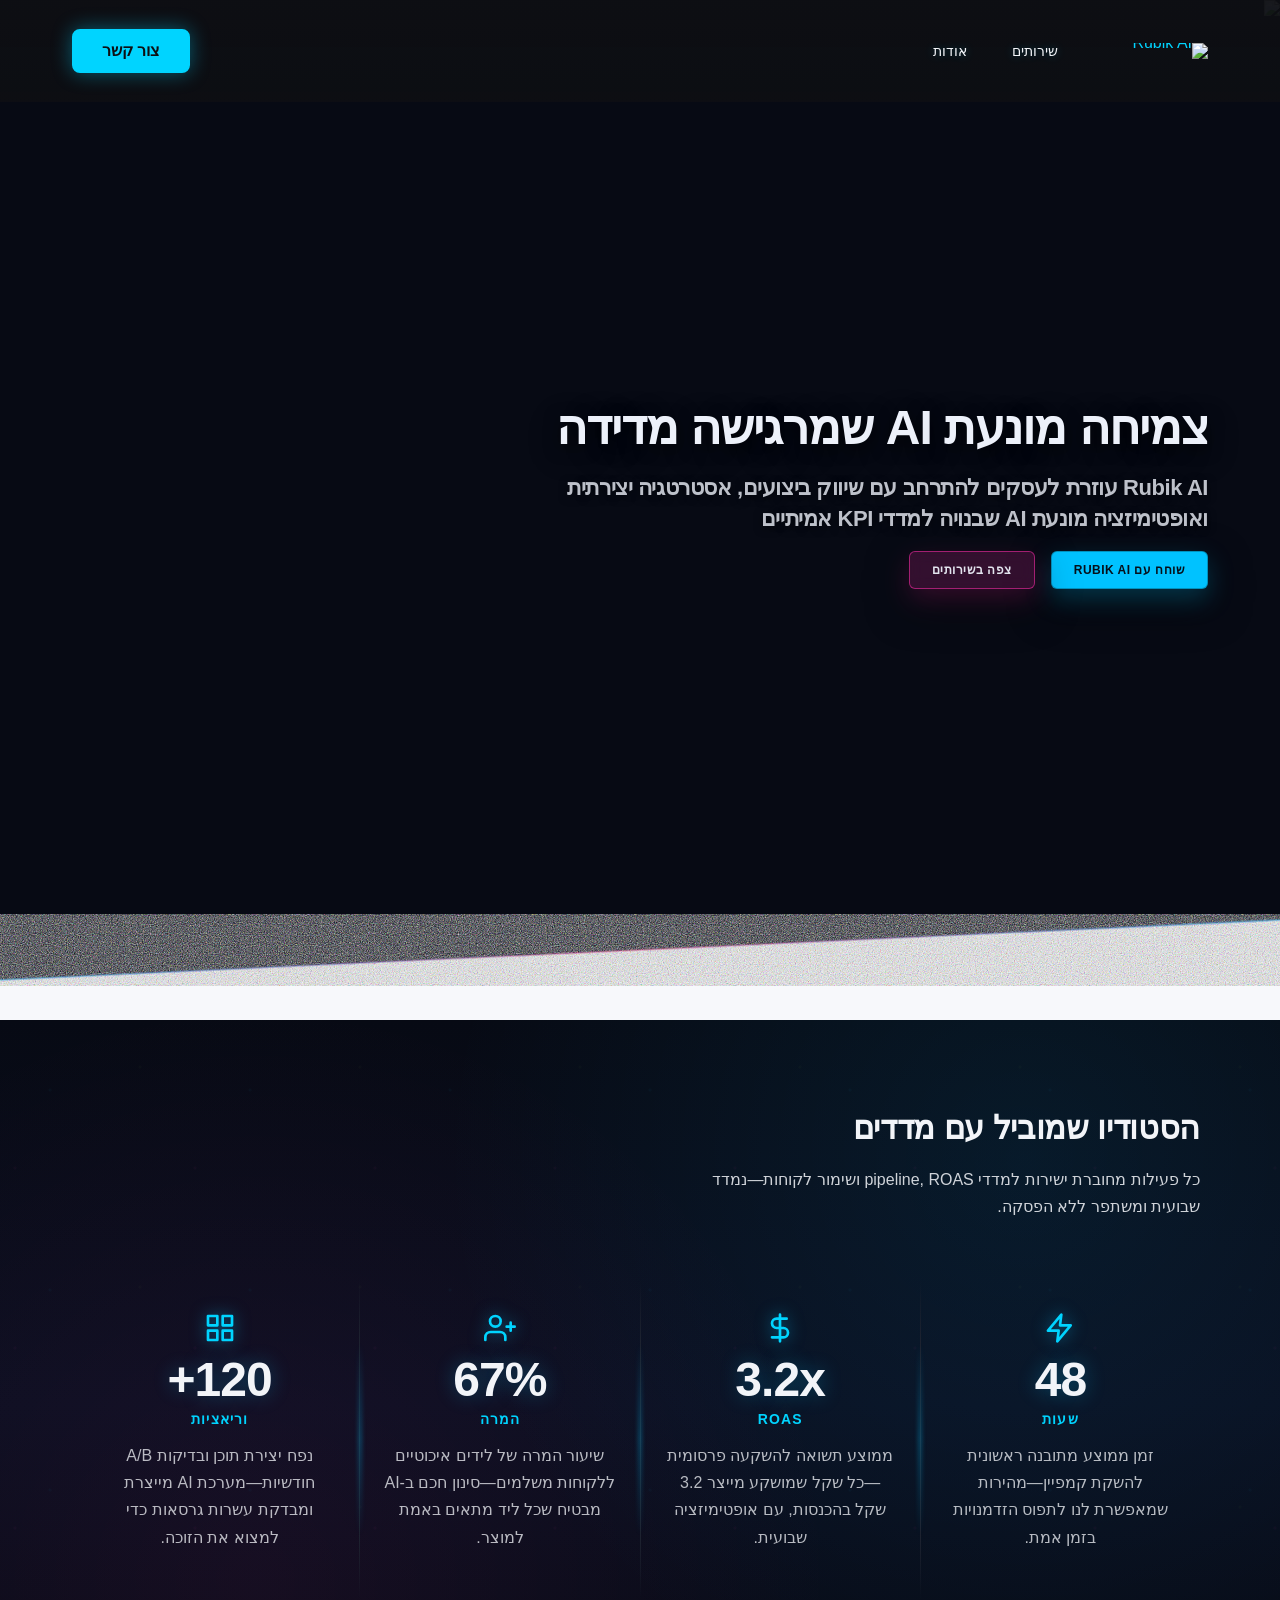
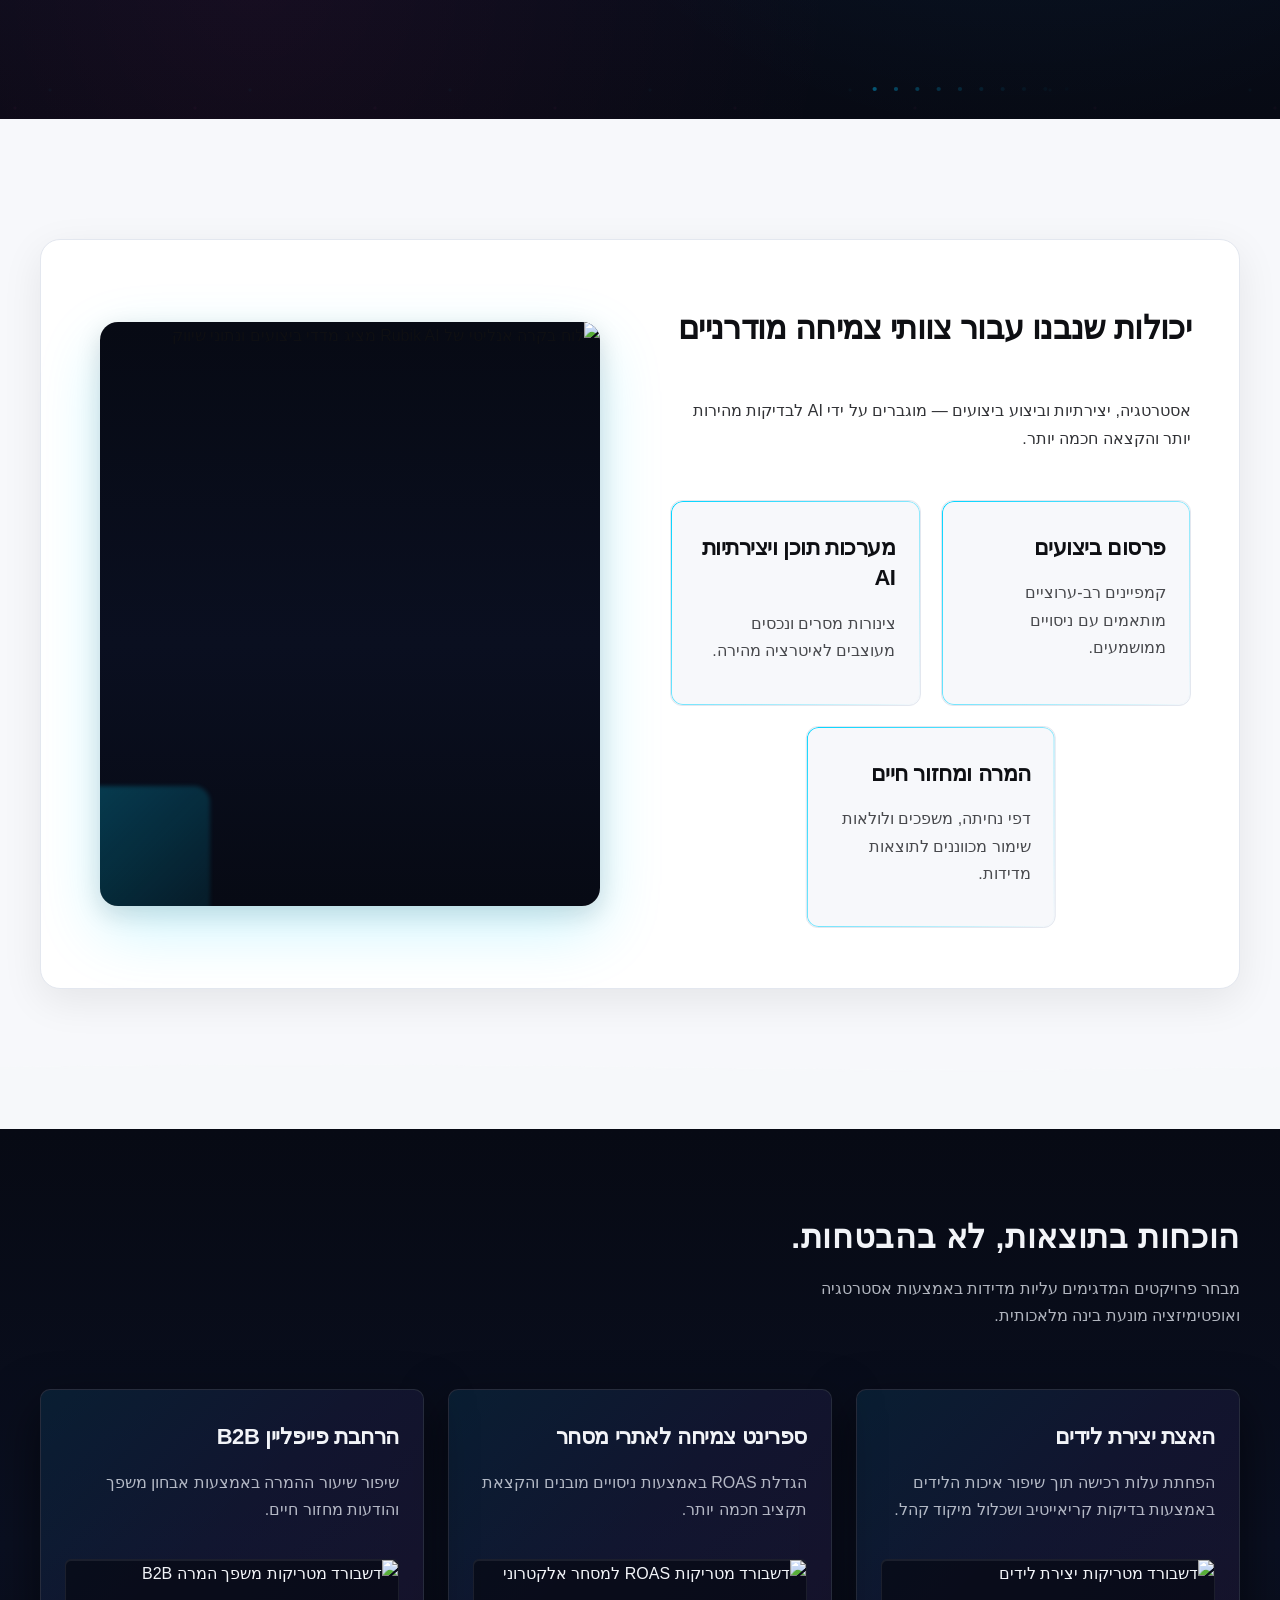
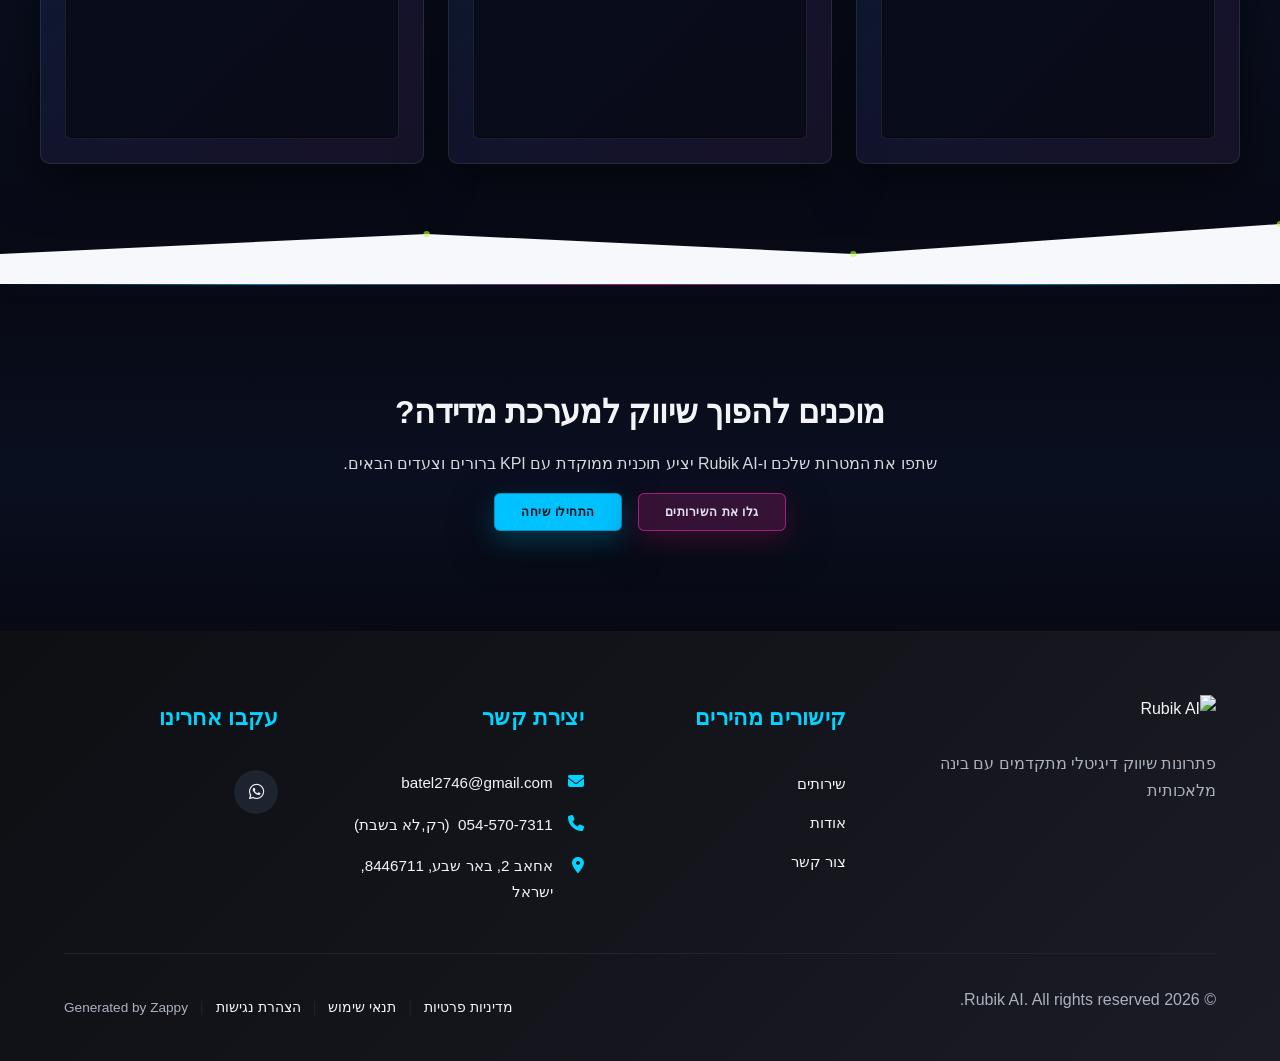
==== commit c5700866: "Background sync: Progressive GitHub Sync" ====
--- a/public/index.html
+++ b/public/index.html
@@ -1 +1 @@
-<!doctype html><html dir="rtl" lang="he"><head><meta charset="UTF-8"><meta content="width=device-width,initial-scale=1" name="viewport"><meta content="index, follow" name="robots"><title>פתרונות בינה מלאכותית לשיווק דיגיטלי — Rubik AI</title><meta content="Rubik AI משלבת בינה מלאכותית עם אסטרטגיות שיווק מתקדמות כדי להאיץ את צמיחת העסק שלך. פתרונות חכמים שמניבים תוצאות מדידות ומשמעותיות." name="description"><meta content="open ai rubik's cube, rubik cube ai, שיווק דיגיטלי בינה מלאכותית, Rubik AI, פתרונות שיווק חכמים" name="keywords"><link href="/assets/favicon.ico" rel="icon" type="image/x-icon"><link href="/assets/favicon-16x16.png" rel="icon" type="image/png" sizes="16x16"><link href="/assets/favicon-32x32.png" rel="icon" type="image/png" sizes="32x32"><link href="/assets/favicon-48x48.png" rel="icon" type="image/png" sizes="48x48"><link href="/assets/favicon-192x192.png" rel="icon" type="image/png" sizes="192x192"><link href="/assets/favicon-512x512.png" rel="icon" type="image/png" sizes="512x512"><link href="/assets/apple-touch-icon.png" rel="apple-touch-icon"><script>!function(){"use strict";var t="44d61949-2218-495d-9b27-63eddc02a1ad",e="https://api.zappy5.com/api/analytics/track",a=18e5,n=2592e6,o=!0,i=!0,r=!0;var s=function(){var e="zappy_visitor_"+t,a=null;try{if(a=localStorage.getItem(e)){var o=JSON.parse(a),i=Date.now();if(i-o.created<n)return o.lastSeen=i,localStorage.setItem(e,JSON.stringify(o)),o.id}}catch(t){console.warn("Zappy Analytics: LocalStorage not available")}var r="zv_"+Date.now()+"_"+Math.random().toString(36).substr(2,9);try{localStorage.setItem(e,JSON.stringify({id:r,created:Date.now(),lastSeen:Date.now()}))}catch(t){}return r}(),c=function(){var e="zappy_session_"+t,n=null;try{if(n=sessionStorage.getItem(e)){var o=JSON.parse(n),i=Date.now();if(i-o.timestamp<a)return o.timestamp=i,sessionStorage.setItem(e,JSON.stringify(o)),o.id}}catch(t){console.warn("Zappy Analytics: SessionStorage not available")}var r="zs_"+Date.now()+"_"+Math.random().toString(36).substr(2,9);try{sessionStorage.setItem(e,JSON.stringify({id:r,timestamp:Date.now()}))}catch(t){}return r}();function l(a,n){n=n||{};var o={website_id:t,event_type:a,page_path:window.location.pathname,referrer:document.referrer||"direct",visitor_id:s,session_id:c,metadata:n};if(navigator.sendBeacon){var i=new Blob([JSON.stringify(o)],{type:"application/json"});navigator.sendBeacon(e,i)}else fetch(e,{method:"POST",headers:{"Content-Type":"application/json"},body:JSON.stringify(o),keepalive:!0}).catch(function(t){console.warn("Zappy Analytics: Failed to track event",t)})}o&&l("pageview",{title:document.title,url:window.location.href}),i&&document.addEventListener("click",function(t){var e=t.target;if("BUTTON"===e.tagName||e.closest("button")){var a="BUTTON"===e.tagName?e:e.closest("button");l("click",{element:"button",text:a.textContent.trim().substring(0,100),id:a.id||null,class:a.className||null})}else if("A"===e.tagName||e.closest("a")){var n="A"===e.tagName?e:e.closest("a");l("navigation",{element:"link",text:n.textContent.trim().substring(0,100),href:n.href,external:n.hostname!==window.location.hostname})}},!0),r&&document.addEventListener("submit",function(t){var e=t.target;l("form_submit",{form_id:e.id||null,form_name:e.name||null,form_action:e.action||null,form_method:e.method||"GET"})},!0);var d=Date.now();window.addEventListener("beforeunload",function(){l("page_unload",{time_on_page:Math.floor((Date.now()-d)/1e3),page_path:window.location.pathname})}),window.zappyAnalytics={track:l,getVisitorId:function(){return s},getSessionId:function(){return c}}}()</script><meta content="פתרונות בינה מלאכותית לשיווק דיגיטלי — Rubik AI" property="og:title"><meta content="Rubik AI משלבת בינה מלאכותית עם אסטרטגיות שיווק מתקדמות כדי להאיץ את צמיחת העסק שלך. פתרונות חכמים שמניבים תוצאות מדידות ומשמעותיות." property="og:description"><meta content="website" property="og:type"><meta content="he_IL" property="og:locale"><meta content="summary_large_image" name="twitter:card"><meta content="פתרונות בינה מלאכותית לשיווק דיגיטלי — Rubik AI" name="twitter:title"><meta content="Rubik AI משלבת בינה מלאכותית עם אסטרטגיות שיווק מתקדמות כדי להאיץ את צמיחת העסק שלך. פתרונות חכמים שמניבים תוצאות מדידות ומשמעותיות." name="twitter:description"><link href="https://cdnjs.cloudflare.com/ajax/libs/font-awesome/6.4.0/css/all.min.css" rel="stylesheet"><link href="/assets/favicon.ico" rel="icon" type="image/x-icon"><link href="/assets/favicon-16x16.png" rel="icon" type="image/png" sizes="16x16"><link href="/assets/favicon-32x32.png" rel="icon" type="image/png" sizes="32x32"><link href="/assets/favicon-48x48.png" rel="icon" type="image/png" sizes="48x48"><link href="/assets/favicon-192x192.png" rel="icon" type="image/png" sizes="192x192"><link href="/assets/favicon-512x512.png" rel="icon" type="image/png" sizes="512x512"><link href="/assets/apple-touch-icon.png" rel="apple-touch-icon"><link href="https://cdn.jsdelivr.net/npm/vanilla-cookieconsent@3/dist/cookieconsent.css" rel="stylesheet"><script src="https://cdn.jsdelivr.net/npm/vanilla-cookieconsent@3/dist/cookieconsent.umd.js"></script><script src="https://cdn.jsdelivr.net/gh/mickidum/acc_toolbar/acctoolbar/acctoolbar.min.js"></script><link href="/styles.css" rel="stylesheet"><style id="zappy-dropdown-submenu-styles">#navMenu li:has(.sub-menu),.nav-menu li:has(.sub-menu),.navbar li:has(.sub-menu),nav li:has(.sub-menu){position:relative}#navMenu .sub-menu,.nav-menu .sub-menu,.navbar .sub-menu,nav .sub-menu{display:block!important;position:absolute!important;top:100%;left:0;min-width:220px;background:#fff;border-radius:8px;box-shadow:0 8px 25px rgba(0,0,0,.15);padding:8px 0;opacity:0;visibility:hidden;transform:translateY(10px);transition:all .3s ease;z-index:1000;list-style:none;pointer-events:none}#navMenu li:hover>.sub-menu,.nav-menu li:hover>.sub-menu,.navbar li:hover>.sub-menu,nav li:hover>.sub-menu{opacity:1!important;visibility:visible!important;transform:translateY(0)!important;pointer-events:auto!important}.sub-menu li{list-style:none;margin:0;padding:0}.sub-menu a{display:block!important;padding:10px 16px!important;color:#333!important;font-weight:500;text-decoration:none;white-space:nowrap;transition:background-color .2s}.sub-menu a:hover{background-color:#f5f5f5}[dir=rtl] .nav-menu .sub-menu,[dir=rtl] .navbar .sub-menu,[dir=rtl] nav .sub-menu,html[lang=ar] .nav-menu .sub-menu,html[lang=ar] .navbar .sub-menu,html[lang=ar] nav .sub-menu,html[lang=he] .nav-menu .sub-menu,html[lang=he] .navbar .sub-menu,html[lang=he] nav .sub-menu{left:auto!important;right:0!important}.sub-menu:empty,.sub-menu:not(:has(li)),.sub-menu:not(:has(li:not(.zappy-hidden-menu-item))){display:none!important;opacity:0!important;visibility:hidden!important;pointer-events:none!important}li:has(.menu-group-title):hover>.sub-menu{opacity:1!important;visibility:visible!important;transform:translateY(0)!important;pointer-events:auto!important}#navMenu>li>.menu-group-title,.nav-menu>li>.menu-group-title{display:inline-block;padding:.5rem 1rem;cursor:default;user-select:none}@media (max-width:768px){#navMenu .sub-menu,.nav-menu .sub-menu,.navbar .sub-menu,nav .sub-menu{position:static!important;transform:none!important;box-shadow:none!important;background:0 0!important;max-height:0;overflow:hidden;opacity:0;visibility:hidden;transition:max-height .3s ease,opacity .3s ease;padding:0!important;border-radius:0!important}.sub-menu.mobile-expanded{max-height:500px!important;opacity:1!important;visibility:visible!important;padding:8px 0 8px 16px!important}[dir=rtl] .sub-menu.mobile-expanded,html[lang=he] .sub-menu.mobile-expanded{padding:8px 16px 8px 0!important}#navMenu li:hover>.sub-menu,.nav-menu li:hover>.sub-menu,.navbar li:hover>.sub-menu,nav li:hover>.sub-menu{opacity:0;visibility:hidden;pointer-events:none}#navMenu li>.sub-menu.mobile-expanded,.nav-menu li>.sub-menu.mobile-expanded,.navbar li>.sub-menu.mobile-expanded,nav li>.sub-menu.mobile-expanded{opacity:1!important;visibility:visible!important;pointer-events:auto!important}#navMenu li:has(.sub-menu),.nav-menu li:has(.sub-menu),.navbar li:has(.sub-menu),nav li:has(.sub-menu){display:flex!important;flex-wrap:wrap!important;align-items:center!important;position:relative!important;min-height:44px!important}#navMenu li:has(.sub-menu)>a,.nav-menu li:has(.sub-menu)>a,.navbar li:has(.sub-menu)>a,nav li:has(.sub-menu)>a{flex:1!important;min-width:0!important}#navMenu li:has(.sub-menu)>.menu-group-title,.nav-menu li:has(.sub-menu)>.menu-group-title,.navbar li:has(.sub-menu)>.menu-group-title,nav li:has(.sub-menu)>.menu-group-title{flex:1!important;min-width:0!important;padding:0!important;line-height:inherit!important}#navMenu li:has(.sub-menu)>.sub-menu,.nav-menu li:has(.sub-menu)>.sub-menu,.navbar li:has(.sub-menu)>.sub-menu,nav li:has(.sub-menu)>.sub-menu{flex-basis:100%!important;width:100%!important}#navMenu li:has(.sub-menu)>a [class*=arrow],#navMenu li:has(.sub-menu)>a [class*=chevron],.nav-menu li:has(.sub-menu)>a .fa-angle-down,.nav-menu li:has(.sub-menu)>a .fa-chevron-down,.nav-menu li:has(.sub-menu)>a [class*=arrow],.nav-menu li:has(.sub-menu)>a [class*=chevron],nav li:has(.sub-menu)>a [class*=arrow],nav li:has(.sub-menu)>a [class*=chevron]{display:none!important;visibility:hidden!important}.mobile-submenu-toggle{display:flex!important;align-items:center!important;justify-content:center!important;width:44px!important;height:auto!important;background:0 0!important;border:none!important;cursor:pointer!important;color:var(--text-dark)!important;position:static!important;flex-shrink:0!important;align-self:stretch!important;z-index:2!important;padding:0!important;margin:0!important}.mobile-submenu-toggle::after{content:''!important;width:0!important;height:0!important;border-left:6px solid transparent!important;border-right:6px solid transparent!important;border-top:7px solid currentColor!important;transition:transform .3s ease!important}.mobile-submenu-toggle.expanded::after{transform:rotate(180deg)!important}.sub-menu a{padding:10px 0!important;display:block!important;color:var(--text-dark)!important}.navbar .sub-menu li a,.zappy-products-dropdown .sub-menu a,nav.navbar .sub-menu li a{color:var(--text-dark)!important}}@media (min-width:769px){.mobile-submenu-toggle{display:none!important}}</style><style id="zappy-widget-visibility">#mic-access-tool-box,#mic-access-tool-general-button,#mic-init-access-tool #mic-access-tool-box,#mic-init-access-tool #mic-access-tool-general-button,#mic-init-access-tool .mic-access-tool-general-button,._access-icon,._access-menu,.mic-access-tool-box,.mic-access-tool-general-button,div[id*=mic-access-tool-box]{display:none!important;visibility:hidden!important;opacity:0!important;pointer-events:none!important}</style></head><body><nav class="navbar" dir="rtl"><button aria-label="Menu" class="mobile-toggle" id="mobileToggle"><svg viewBox="0 0 24 24" fill="none" class="hamburger-icon" height="24" width="24"><path d="M3 12h18M3 6h18M3 18h18" stroke="currentColor" stroke-width="2" stroke-linecap="round"></path></svg><svg viewBox="0 0 24 24" fill="none" class="close-icon" height="24" width="24" style="display:none"><path d="M18 6L6 18M6 6l12 12" stroke="currentColor" stroke-width="2" stroke-linecap="round"></path></svg></button><button aria-label="Call" class="phone-header-btn"><svg viewBox="0 0 24 24" fill="currentColor" height="20" width="20"><path d="M22 16.92v3a2 2 0 0 1-2.18 2 19.79 19.79 0 0 1-8.63-3.07 19.5 19.5 0 0 1-6-6 19.79 19.79 0 0 1-3.07-8.67A2 2 0 0 1 4.11 2h3a2 2 0 0 1 2 1.72 12.84 12.84 0 0 0 .7 2.81 2 2 0 0 1-.45 2.11L8.09 9.91a16 16 0 0 0 6 6l1.27-1.27a2 2 0 0 1 2.11-.45 12.84 12.84 0 0 0 2.81.7A2 2 0 0 1 22 16.92z"></path></svg></button><div class="nav-container"><div class="nav-brand"><a href="/" class="logo-link"><img alt="Rubik AI" src="/assets/rubik-ai-logo.webp" class="logo"></a></div><ul class="nav-menu" id="navMenu"><li><a href="/services">שירותים</a></li><li><a href="/about">אודות</a></li></ul><div class="nav-cta-container"><a href="/contact" class="nav-cta-btn">צור קשר</a></div></div></nav><main><section class="index-hero-section" data-layout-spec="בית-hero" data-hero-type="fullscreen-scrim"><div class="index-hero-section__bg-wrapper"><img alt="רקע AI אלגוריתמי עם זרמי חלקיקים ניאון" src="/assets/site-index-hero-bg.webp" data-context="Cinematic abstract AI visualization: dark navy-black background with flowing neon cyan and magenta particle streams, subtle network connection lines forming a grid pattern, glowing nodes, digital signal waves, futuristic technology aesthetic, high contrast, dramatic lighting, empty center space for text overlay, professional tech marketing feel" data-placeholder="index-hero-bg" height="1080" width="1920" class="index-hero-section__bg-image" data-hero-bg="true" data-preserve-bg="0"></div><div class="index-hero-section__scrim" aria-hidden="true"></div><div class="index-hero-section__content-wrapper"><div class="index-hero-section__overlay-group"><h1 class="index-hero-section__headline">צמיחה מונעת AI שמרגישה מדידה</h1><h3 class="index-hero-section__subtitle">Rubik AI עוזרת לעסקים להתרחב עם שיווק ביצועים, אסטרטגיה יצירתית ואופטימיזציה מונעת AI שבנויה למדדי KPI אמיתיים</h3><div class="index-hero-section__cta-row"><a href="/contact" class="index-hero-section__btn index-hero-section__btn--primary">שוחח עם Rubik AI</a><a href="/services" class="index-hero-section__btn index-hero-section__btn--secondary">צפה בשירותים</a></div></div></div><div class="index-hero-section__divider-wrapper" aria-hidden="true"><svg viewBox="0 0 1200 120" xmlns="http://www.w3.org/2000/svg" aria-hidden="true" preserveAspectRatio="none"><defs><linearGradient id="index-hero-divider-glow" x1="0%" x2="100%" y1="0%" y2="0%"><stop offset="0%" style="stop-color:#00C2FF;stop-opacity:0.5"></stop><stop offset="50%" style="stop-color:#FF2DAA;stop-opacity:0.4"></stop><stop offset="100%" style="stop-color:#00C2FF;stop-opacity:0.5"></stop></linearGradient><filter id="index-hero-divider-grain"><feTurbulence baseFrequency="0.9" numOctaves="4" result="noise" type="fractalNoise"></feTurbulence><feColorMatrix in="noise" type="saturate" values="0"></feColorMatrix><feBlend in="SourceGraphic" in2="noise" mode="multiply"></feBlend></filter></defs><path d="M0,120 L0,80 L1200,20 L1200,120 Z" fill="var(--bg-light)"></path><path d="M0,80 L1200,20" stroke="url(#index-hero-divider-glow)" stroke-width="2" fill="var(--bg-light)" filter="url(#index-hero-divider-grain)"></path></svg></div></section><section class="index-stats-section" data-layout-spec="בית-stats"><div class="index-stats-section__container"><div class="index-stats-section__header"><h2 class="index-stats-section__title">הסטודיו שמוביל עם מדדים</h2><p class="index-stats-section__intro">כל פעילות מחוברת ישירות למדדי pipeline, ROAS ושימור לקוחות—נמדד שבועית ומשתפר ללא הפסקה.</p></div><div class="index-stats-section__kpi-grid"><div class="index-stats-section__kpi-item"><div class="index-stats-section__kpi-number" data-element-type="icon" data-icon-type="svg"><svg viewBox="0 0 24 24" xmlns="http://www.w3.org/2000/svg" class="index-stats-section__kpi-icon" fill="none"><path d="M13 2L3 14h8l-1 8 10-12h-8l1-8z" stroke="currentColor" stroke-width="2" stroke-linecap="round" stroke-linejoin="round"></path></svg><span class="index-stats-section__kpi-value">48</span><span class="index-stats-section__kpi-unit">שעות</span></div><p class="index-stats-section__kpi-description">זמן ממוצע מתובנה ראשונית להשקת קמפיין—מהירות שמאפשרת לנו לתפוס הזדמנויות בזמן אמת.</p></div><div class="index-stats-section__kpi-separator"></div><div class="index-stats-section__kpi-item"><div class="index-stats-section__kpi-number" data-element-type="icon" data-icon-type="svg"><svg viewBox="0 0 24 24" xmlns="http://www.w3.org/2000/svg" class="index-stats-section__kpi-icon" fill="none"><path d="M12 2v20M17 5H9.5a3.5 3.5 0 000 7h5a3.5 3.5 0 010 7H6" stroke="currentColor" stroke-width="2" stroke-linecap="round" stroke-linejoin="round"></path></svg><span class="index-stats-section__kpi-value">3.2x</span><span class="index-stats-section__kpi-unit">ROAS</span></div><p class="index-stats-section__kpi-description">ממוצע תשואה להשקעה פרסומית—כל שקל שמושקע מייצר 3.2 שקל בהכנסות, עם אופטימיזציה שבועית.</p></div><div class="index-stats-section__kpi-separator"></div><div class="index-stats-section__kpi-item"><div class="index-stats-section__kpi-number" data-element-type="icon" data-icon-type="svg"><svg viewBox="0 0 24 24" xmlns="http://www.w3.org/2000/svg" class="index-stats-section__kpi-icon" fill="none"><path d="M16 21v-2a4 4 0 00-4-4H5a4 4 0 00-4 4v2M8.5 11a4 4 0 100-8 4 4 0 000 8zM20 8v6M23 11h-6" stroke="currentColor" stroke-width="2" stroke-linecap="round" stroke-linejoin="round"></path></svg><span class="index-stats-section__kpi-value">67%</span><span class="index-stats-section__kpi-unit">המרה</span></div><p class="index-stats-section__kpi-description">שיעור המרה של לידים איכוטיים ללקוחות משלמים—סינון חכם ב-AI מבטיח שכל ליד מתאים באמת למוצר.</p></div><div class="index-stats-section__kpi-separator"></div><div class="index-stats-section__kpi-item"><div class="index-stats-section__kpi-number" data-element-type="icon" data-icon-type="svg"><svg viewBox="0 0 24 24" xmlns="http://www.w3.org/2000/svg" class="index-stats-section__kpi-icon" fill="none"><rect height="7" stroke="currentColor" stroke-linecap="round" stroke-linejoin="round" stroke-width="2" width="7" x="3" y="3"></rect><rect height="7" stroke="currentColor" stroke-linecap="round" stroke-linejoin="round" stroke-width="2" width="7" x="14" y="3"></rect><rect height="7" stroke="currentColor" stroke-linecap="round" stroke-linejoin="round" stroke-width="2" width="7" x="14" y="14"></rect><rect height="7" stroke="currentColor" stroke-linecap="round" stroke-linejoin="round" stroke-width="2" width="7" x="3" y="14"></rect></svg><span class="index-stats-section__kpi-value">120+</span><span class="index-stats-section__kpi-unit">וריאציות</span></div><p class="index-stats-section__kpi-description">נפח יצירת תוכן ובדיקות A/B חודשיות—מערכת AI מייצרת ומבדקת עשרות גרסאות כדי למצוא את הזוכה.</p></div></div></div><div class="index-stats-section__divider-wrapper"><svg viewBox="0 0 1200 60" xmlns="http://www.w3.org/2000/svg" aria-hidden="true" preserveAspectRatio="none"><defs><linearGradient id="scanline-fade" x1="0%" x2="100%" y1="0%" y2="0%"><stop offset="0%" style="stop-color:#00C2FF;stop-opacity:0.6"></stop><stop offset="50%" style="stop-color:#00C2FF;stop-opacity:0.3"></stop><stop offset="100%" style="stop-color:#00C2FF"></stop></linearGradient></defs><line stroke="url(#scanline-fade)" stroke-width="2" x1="0" x2="800" y1="30" y2="30"></line><circle cx="820" cy="30" fill="#00C2FF" opacity="0.4" r="2"></circle><circle cx="840" cy="30" fill="#00C2FF" opacity="0.3" r="2"></circle><circle cx="860" cy="30" fill="#00C2FF" opacity="0.25" r="2"></circle><circle cx="880" cy="30" fill="#00C2FF" opacity="0.2" r="2"></circle><circle cx="900" cy="30" fill="#00C2FF" opacity="0.15" r="2"></circle><circle cx="920" cy="30" fill="#00C2FF" opacity="0.1" r="2"></circle><circle cx="940" cy="30" fill="#00C2FF" opacity="0.08" r="2"></circle><circle cx="960" cy="30" fill="#00C2FF" opacity="0.06" r="2"></circle><circle cx="980" cy="30" fill="#00C2FF" opacity="0.04" r="2"></circle><circle cx="1000" cy="30" fill="#00C2FF" opacity="0.02" r="2"></circle></svg></div></section><section class="index-capabilities-section" data-layout-spec="בית-capabilities"><div class="index-capabilities-container"><div class="index-capabilities-content"><div class="index-capabilities-text-column"><h2 class="index-capabilities-title">יכולות שנבנו עבור צוותי צמיחה מודרניים</h2><p class="index-capabilities-intro">אסטרטגיה, יצירתיות וביצוע ביצועים — מוגברים על ידי AI לבדיקות מהירות יותר והקצאה חכמה יותר.</p><div class="index-capabilities-cards zappy-vertical-grid" data-zappy-explicit-columns="true" style="grid-template-columns:repeat(3,minmax(0,1fr))"><article class="index-capabilities-card"><h3 class="index-capabilities-card-title">פרסום ביצועים</h3><p class="index-capabilities-card-text">קמפיינים רב-ערוציים מותאמים עם ניסויים ממושמעים.</p></article><article class="index-capabilities-card"><h3 class="index-capabilities-card-title">מערכות תוכן ויצירתיות AI</h3><p class="index-capabilities-card-text">צינורות מסרים ונכסים מעוצבים לאיטרציה מהירה.</p></article><article class="index-capabilities-card"><h3 class="index-capabilities-card-title">המרה ומחזור חיים</h3><p class="index-capabilities-card-text">דפי נחיתה, משפכים ולולאות שימור מכווננים לתוצאות מדידות.</p></article></div></div><div class="index-capabilities-image-column"><div class="index-capabilities-image-frame"><img alt="לוח בקרה אנליטי של Rubik AI מציג מדדי ביצועים ונתוני שיווק" src="/assets/site-index-capabilities-dashboard-ui.webp" data-context="Dark UI dashboard screenshot showing analytics and performance metrics for a digital marketing platform. Display graphs, KPIs, conversion funnels, and data visualizations in a sleek modern interface with cyan and magenta accent colors. High-tech, professional, AI-powered marketing analytics dashboard." data-placeholder="index-capabilities-dashboard-ui" height="700" width="600"><div class="index-capabilities-backplate"></div></div></div></div></div><div class="index-capabilities-divider-wrapper"><svg viewBox="0 0 1200 120" xmlns="http://www.w3.org/2000/svg" aria-hidden="true" preserveAspectRatio="none"><defs><linearGradient id="index-capabilities-divider-gradient" x1="0%" x2="100%" y1="0%" y2="0%"><stop offset="0%" style="stop-color:#F7F8FB;stop-opacity:1"></stop><stop offset="50%" style="stop-color:#0E0F13;stop-opacity:1"></stop><stop offset="100%" style="stop-color:#0E0F13;stop-opacity:1"></stop></linearGradient><linearGradient id="index-capabilities-divider-magenta" x1="0%" x2="100%" y1="0%" y2="0%"><stop offset="0%" style="stop-color:rgba(255,45,170,0)"></stop><stop offset="50%" style="stop-color:rgba(255,45,170,0.4);stop-opacity:1"></stop><stop offset="100%" style="stop-color:rgba(255,45,170,0)"></stop></linearGradient></defs><path d="M0,120 L0,60 Q300,55 600,60 T1200,60 L1200,120 Z" fill="var(--bg-light)"></path><path d="M0,120 L0,58 Q300,53 600,58 T1200,58 L1200,120 Z" fill="var(--bg-light)" opacity="0.6"></path></svg></div></section><section class="index-case-studies-section" data-layout-spec="בית-case-studies"><div class="index-case-studies-container"><div class="index-case-studies-header"><h2>הוכחות בתוצאות, לא בהבטחות.</h2><p>מבחר פרויקטים המדגימים עליות מדידות באמצעות אסטרטגיה ואופטימיזציה מונעת בינה מלאכותית.</p></div><div class="index-case-studies-grid"><article class="index-case-studies-card"><div class="index-case-studies-card-content"><h3>האצת יצירת לידים</h3><p>הפחתת עלות רכישה תוך שיפור איכות הלידים באמצעות בדיקות קריאייטיב ושכלול מיקוד קהל.</p></div><div class="index-case-studies-chart-wrapper"><img alt="דשבורד מטריקות יצירת לידים" src="/assets/site-index-case-studies-image-1.webp" data-context="Minimalist dashboard UI snippet showing lead generation metrics for a digital marketing campaign - dark themed interface with cyan and magenta accent colors, clean line charts showing upward trend in lead quality, KPI cards with numbers, professional business analytics visualization, cinematic noir aesthetic with subtle grid lines" data-placeholder="index-case-studies-image-1" height="180" width="600"></div></article><article class="index-case-studies-card"><div class="index-case-studies-card-content"><h3>ספרינט צמיחה לאתרי מסחר</h3><p>הגדלת ROAS באמצעות ניסויים מובנים והקצאת תקציב חכמה יותר.</p></div><div class="index-case-studies-chart-wrapper"><img alt="דשבורד מטריקות ROAS למסחר אלקטרוני" src="/assets/site-index-case-studies-image-2.webp" data-context="Clean ecommerce analytics dashboard fragment showing ROAS improvement metrics - dark UI with neon cyan highlights, bar charts comparing before/after performance, conversion rate indicators, budget allocation visualization, modern tech aesthetic with subtle geometric patterns" data-placeholder="index-case-studies-image-2" height="180" width="600"></div></article><article class="index-case-studies-card"><div class="index-case-studies-card-content"><h3>הרחבת פייפליין B2B</h3><p>שיפור שיעור ההמרה באמצעות אבחון משפך והודעות מחזור חיים.</p></div><div class="index-case-studies-chart-wrapper"><img alt="דשבורד מטריקות משפך המרה B2B" src="/assets/site-index-case-studies-image-3.webp" data-context="Sophisticated B2B funnel analytics dashboard showing conversion rate improvements - dark interface with magenta and lime accent highlights, funnel visualization with stages, lifecycle messaging metrics, professional enterprise analytics look, cinematic tech aesthetic with data rhythms" data-placeholder="index-case-studies-image-3" height="180" width="600"></div></article></div></div><div class="index-case-studies-divider-wrapper"><svg viewBox="0 0 1200 100" xmlns="http://www.w3.org/2000/svg" aria-hidden="true" preserveAspectRatio="none"><defs><linearGradient id="case-studies-divider-gradient" x1="0%" x2="100%" y1="0%" y2="0%"><stop offset="0%" style="stop-color:#070A14;stop-opacity:1"></stop><stop offset="50%" style="stop-color:#0A0F20;stop-opacity:1"></stop><stop offset="100%" style="stop-color:#070A14;stop-opacity:1"></stop></linearGradient></defs><path d="M0,100 L0,70 L400,50 L800,70 L1200,40 L1200,100 Z" fill="var(--bg-light)"></path><circle cx="400" cy="50" fill="#B8FF3D" opacity="0.6" r="3"></circle><circle cx="800" cy="70" fill="#B8FF3D" opacity="0.6" r="3"></circle><circle cx="1200" cy="40" fill="#B8FF3D" opacity="0.6" r="3"></circle></svg></div></section><section class="index-cta-section" data-layout-spec="בית-cta"><div class="index-cta-divider-top"></div><div class="index-cta-container"><h2 class="index-cta-headline">מוכנים להפוך שיווק למערכת מדידה?</h2><p class="index-cta-description">שתפו את המטרות שלכם ו-Rubik AI יציע תוכנית ממוקדת עם KPI ברורים וצעדים הבאים.</p><div class="index-cta-buttons"><a href="/contact" class="index-cta-btn index-cta-btn-primary">התחילו שיחה</a><a href="/services" class="index-cta-btn index-cta-btn-secondary">גלו את השירותים</a></div></div></section></main><footer class="site-footer"><div class="footer-container"><div class="footer-top"><div class="footer-column footer-company"><img alt="Rubik AI" src="/assets/rubik-ai-logo.webp" class="logo"><p class="company-tagline">פתרונות שיווק דיגיטלי מתקדמים עם בינה מלאכותית</p></div><div class="footer-column footer-links"><h3 class="footer-heading">קישורים מהירים</h3><ul class="footer-nav"><li><a href="/services">שירותים</a></li><li><a href="/about">אודות</a></li><li><a href="/contact">צור קשר</a></li></ul></div><div class="footer-column footer-contact"><h3 class="footer-heading">יצירת קשר</h3><ul class="contact-list"><li><i class="fas fa-envelope"></i><a href="mailto:batel2746@gmail.com">batel2746@gmail.com</a></li><li><i class="fas fa-phone"></i><a href="tel:054-570-7311">054-570-7311&nbsp; (רק,לא בשבת)</a></li><li><i class="fas fa-map-marker-alt" data-element-id="icon-1772443050227-e6hk7mjk0" data-element-type="icon" data-icon-type="fontawesome" style="cursor:pointer"></i>אחאב&nbsp;2 , 8446711, באר שבע,ישראל&nbsp;</li></ul></div><div class="footer-column footer-social"><h3 class="footer-heading">עקבו אחרינו</h3><div class="social-links"><a href="[facebook_handle]" aria-label="Facebook" rel="noopener noreferrer" target="_blank"><i class="fab fa-facebook-f"></i></a><a href="[instagram_handle]" aria-label="Instagram" rel="noopener noreferrer" target="_blank"><i class="fab fa-instagram"></i></a><a href="[whatsapp_handle]" aria-label="WhatsApp" rel="noopener noreferrer" target="_blank"><i class="fab fa-whatsapp"></i></a></div></div></div><div class="footer-bottom"><div class="footer-bottom-content"><div class="copyright"><p>© 2026 Rubik AI. All rights reserved.</p></div><div class="footer-legal"><a href="/privacy">מדיניות פרטיות</a><span class="separator">|</span><a href="/terms">תנאי שימוש</a><span class="separator">|</span><a href="/accessibility">הצהרת נגישות</a><span class="separator">|</span><a href="https://zappy5.com" class="zappy-attribution" rel="noopener noreferrer" target="_blank">Generated by Zappy</a></div></div></div></div></footer><a href="https://wa.me/[whatsapp_handle]" class="whatsapp-float" aria-label="WhatsApp"><i class="fab fa-whatsapp"></i></a><div data-integration="accessibility:toolbar"></div><script src="/script.js"></script><script id="zappy-mobile-submenu-script">!function(){function e(){if(window.innerWidth>768)return document.querySelectorAll(".mobile-submenu-toggle").forEach(function(e){e.remove()}),void document.querySelectorAll(".sub-menu.mobile-expanded").forEach(function(e){e.classList.remove("mobile-expanded")});document.querySelectorAll(".nav-menu li:has(.sub-menu), nav li:has(.sub-menu), .navbar li:has(.sub-menu), #navMenu li:has(.sub-menu)").forEach(function(e){if(!e.querySelector(".mobile-submenu-toggle")){var t=e.querySelector(".sub-menu"),n=e.querySelector(":scope > a");if(t&&n){var o=document.createElement("button");o.className="mobile-submenu-toggle",o.setAttribute("aria-label","Toggle submenu"),o.setAttribute("type","button"),n.insertAdjacentElement("afterend",o),o.addEventListener("click",function(e){e.preventDefault(),e.stopPropagation(),document.querySelectorAll(".sub-menu.mobile-expanded").forEach(function(e){if(e!==t){e.classList.remove("mobile-expanded");var n=e.parentElement.querySelector(".mobile-submenu-toggle");n&&n.classList.remove("expanded")}}),t.classList.toggle("mobile-expanded"),o.classList.toggle("expanded")})}}})}var t;"loading"===document.readyState?document.addEventListener("DOMContentLoaded",e):e(),window.addEventListener("resize",function(){clearTimeout(t),t=setTimeout(e,250)});var n=new MutationObserver(function(t){t.forEach(function(t){if("attributes"===t.type){var n=t.target;n.classList&&(n.classList.contains("active")||n.classList.contains("open"))&&setTimeout(e,100)}})});setTimeout(function(){document.querySelectorAll(".mobile-menu, .nav-menu, #navMenu, nav").forEach(function(e){n.observe(e,{attributes:!0,attributeFilter:["class","style"]})})},500)}()</script><script id="zappy-navbar-scroll-effect">!function(){var e=document.querySelector("nav.navbar,.navbar:not(.zappy-catalog-menu)"),t=document.querySelector(".zappy-catalog-menu");if(e){var r="rgba(14,15,19,0.85)";e.style.transition="background 0.3s ease,backdrop-filter 0.3s ease,-webkit-backdrop-filter 0.3s ease,box-shadow 0.3s ease",t&&(t.style.transition="background 0.3s ease,backdrop-filter 0.3s ease,-webkit-backdrop-filter 0.3s ease"),window.addEventListener("scroll",a,{passive:!0}),a()}function a(){(window.scrollY||window.pageYOffset)>60?(e.style.background=r,e.style.backdropFilter="blur(12px)",e.style.webkitBackdropFilter="blur(12px)",e.style.boxShadow="0 2px 16px rgba(0,0,0,0.12)",t&&(t.style.background=r,t.style.backdropFilter="blur(12px)",t.style.webkitBackdropFilter="blur(12px)")):(e.style.background="transparent",e.style.backdropFilter="none",e.style.webkitBackdropFilter="none",e.style.boxShadow="none",t&&(t.style.background="transparent",t.style.backdropFilter="none",t.style.webkitBackdropFilter="none"))}}()</script></body></html>+<!doctype html><html dir="rtl" lang="he"><head><meta charset="UTF-8"><meta content="width=device-width,initial-scale=1" name="viewport"><meta content="index, follow" name="robots"><title>פתרונות בינה מלאכותית לשיווק דיגיטלי — Rubik AI</title><meta content="Rubik AI משלבת בינה מלאכותית עם אסטרטגיות שיווק מתקדמות כדי להאיץ את צמיחת העסק שלך. פתרונות חכמים שמניבים תוצאות מדידות ומשמעותיות." name="description"><meta content="open ai rubik's cube, rubik cube ai, שיווק דיגיטלי בינה מלאכותית, Rubik AI, פתרונות שיווק חכמים" name="keywords"><link href="/assets/favicon.ico" rel="icon" type="image/x-icon"><link href="/assets/favicon-16x16.png" rel="icon" type="image/png" sizes="16x16"><link href="/assets/favicon-32x32.png" rel="icon" type="image/png" sizes="32x32"><link href="/assets/favicon-48x48.png" rel="icon" type="image/png" sizes="48x48"><link href="/assets/favicon-192x192.png" rel="icon" type="image/png" sizes="192x192"><link href="/assets/favicon-512x512.png" rel="icon" type="image/png" sizes="512x512"><link href="/assets/apple-touch-icon.png" rel="apple-touch-icon"><script>!function(){"use strict";var t="44d61949-2218-495d-9b27-63eddc02a1ad",e="https://api.zappy5.com/api/analytics/track",a=18e5,n=2592e6,o=!0,i=!0,r=!0;var s=function(){var e="zappy_visitor_"+t,a=null;try{if(a=localStorage.getItem(e)){var o=JSON.parse(a),i=Date.now();if(i-o.created<n)return o.lastSeen=i,localStorage.setItem(e,JSON.stringify(o)),o.id}}catch(t){console.warn("Zappy Analytics: LocalStorage not available")}var r="zv_"+Date.now()+"_"+Math.random().toString(36).substr(2,9);try{localStorage.setItem(e,JSON.stringify({id:r,created:Date.now(),lastSeen:Date.now()}))}catch(t){}return r}(),c=function(){var e="zappy_session_"+t,n=null;try{if(n=sessionStorage.getItem(e)){var o=JSON.parse(n),i=Date.now();if(i-o.timestamp<a)return o.timestamp=i,sessionStorage.setItem(e,JSON.stringify(o)),o.id}}catch(t){console.warn("Zappy Analytics: SessionStorage not available")}var r="zs_"+Date.now()+"_"+Math.random().toString(36).substr(2,9);try{sessionStorage.setItem(e,JSON.stringify({id:r,timestamp:Date.now()}))}catch(t){}return r}();function l(a,n){n=n||{};var o={website_id:t,event_type:a,page_path:window.location.pathname,referrer:document.referrer||"direct",visitor_id:s,session_id:c,metadata:n};if(navigator.sendBeacon){var i=new Blob([JSON.stringify(o)],{type:"application/json"});navigator.sendBeacon(e,i)}else fetch(e,{method:"POST",headers:{"Content-Type":"application/json"},body:JSON.stringify(o),keepalive:!0}).catch(function(t){console.warn("Zappy Analytics: Failed to track event",t)})}o&&l("pageview",{title:document.title,url:window.location.href}),i&&document.addEventListener("click",function(t){var e=t.target;if("BUTTON"===e.tagName||e.closest("button")){var a="BUTTON"===e.tagName?e:e.closest("button");l("click",{element:"button",text:a.textContent.trim().substring(0,100),id:a.id||null,class:a.className||null})}else if("A"===e.tagName||e.closest("a")){var n="A"===e.tagName?e:e.closest("a");l("navigation",{element:"link",text:n.textContent.trim().substring(0,100),href:n.href,external:n.hostname!==window.location.hostname})}},!0),r&&document.addEventListener("submit",function(t){var e=t.target;l("form_submit",{form_id:e.id||null,form_name:e.name||null,form_action:e.action||null,form_method:e.method||"GET"})},!0);var d=Date.now();window.addEventListener("beforeunload",function(){l("page_unload",{time_on_page:Math.floor((Date.now()-d)/1e3),page_path:window.location.pathname})}),window.zappyAnalytics={track:l,getVisitorId:function(){return s},getSessionId:function(){return c}}}()</script><meta content="פתרונות בינה מלאכותית לשיווק דיגיטלי — Rubik AI" property="og:title"><meta content="Rubik AI משלבת בינה מלאכותית עם אסטרטגיות שיווק מתקדמות כדי להאיץ את צמיחת העסק שלך. פתרונות חכמים שמניבים תוצאות מדידות ומשמעותיות." property="og:description"><meta content="website" property="og:type"><meta content="he_IL" property="og:locale"><meta content="summary_large_image" name="twitter:card"><meta content="פתרונות בינה מלאכותית לשיווק דיגיטלי — Rubik AI" name="twitter:title"><meta content="Rubik AI משלבת בינה מלאכותית עם אסטרטגיות שיווק מתקדמות כדי להאיץ את צמיחת העסק שלך. פתרונות חכמים שמניבים תוצאות מדידות ומשמעותיות." name="twitter:description"><link href="https://cdnjs.cloudflare.com/ajax/libs/font-awesome/6.4.0/css/all.min.css" rel="stylesheet"><link href="/assets/favicon.ico" rel="icon" type="image/x-icon"><link href="/assets/favicon-16x16.png" rel="icon" type="image/png" sizes="16x16"><link href="/assets/favicon-32x32.png" rel="icon" type="image/png" sizes="32x32"><link href="/assets/favicon-48x48.png" rel="icon" type="image/png" sizes="48x48"><link href="/assets/favicon-192x192.png" rel="icon" type="image/png" sizes="192x192"><link href="/assets/favicon-512x512.png" rel="icon" type="image/png" sizes="512x512"><link href="/assets/apple-touch-icon.png" rel="apple-touch-icon"><link href="https://cdn.jsdelivr.net/npm/vanilla-cookieconsent@3/dist/cookieconsent.css" rel="stylesheet"><script src="https://cdn.jsdelivr.net/npm/vanilla-cookieconsent@3/dist/cookieconsent.umd.js"></script><script src="https://cdn.jsdelivr.net/gh/mickidum/acc_toolbar/acctoolbar/acctoolbar.min.js"></script><link href="/styles.css" rel="stylesheet"><style id="zappy-dropdown-submenu-styles">#navMenu li:has(.sub-menu),.nav-menu li:has(.sub-menu),.navbar li:has(.sub-menu),nav li:has(.sub-menu){position:relative}#navMenu .sub-menu,.nav-menu .sub-menu,.navbar .sub-menu,nav .sub-menu{display:block!important;position:absolute!important;top:100%;left:0;min-width:220px;background:#fff;border-radius:8px;box-shadow:0 8px 25px rgba(0,0,0,.15);padding:8px 0;opacity:0;visibility:hidden;transform:translateY(10px);transition:all .3s ease;z-index:1000;list-style:none;pointer-events:none}#navMenu li:hover>.sub-menu,.nav-menu li:hover>.sub-menu,.navbar li:hover>.sub-menu,nav li:hover>.sub-menu{opacity:1!important;visibility:visible!important;transform:translateY(0)!important;pointer-events:auto!important}.sub-menu li{list-style:none;margin:0;padding:0}.sub-menu a{display:block!important;padding:10px 16px!important;color:#333!important;font-weight:500;text-decoration:none;white-space:nowrap;transition:background-color .2s}.sub-menu a:hover{background-color:#f5f5f5}[dir=rtl] .nav-menu .sub-menu,[dir=rtl] .navbar .sub-menu,[dir=rtl] nav .sub-menu,html[lang=ar] .nav-menu .sub-menu,html[lang=ar] .navbar .sub-menu,html[lang=ar] nav .sub-menu,html[lang=he] .nav-menu .sub-menu,html[lang=he] .navbar .sub-menu,html[lang=he] nav .sub-menu{left:auto!important;right:0!important}.sub-menu:empty,.sub-menu:not(:has(li)),.sub-menu:not(:has(li:not(.zappy-hidden-menu-item))){display:none!important;opacity:0!important;visibility:hidden!important;pointer-events:none!important}li:has(.menu-group-title):hover>.sub-menu{opacity:1!important;visibility:visible!important;transform:translateY(0)!important;pointer-events:auto!important}#navMenu>li>.menu-group-title,.nav-menu>li>.menu-group-title{display:inline-block;padding:.5rem 1rem;cursor:default;user-select:none}@media (max-width:768px){#navMenu .sub-menu,.nav-menu .sub-menu,.navbar .sub-menu,nav .sub-menu{position:static!important;transform:none!important;box-shadow:none!important;background:0 0!important;max-height:0;overflow:hidden;opacity:0;visibility:hidden;transition:max-height .3s ease,opacity .3s ease;padding:0!important;border-radius:0!important}.sub-menu.mobile-expanded{max-height:500px!important;opacity:1!important;visibility:visible!important;padding:8px 0 8px 16px!important}[dir=rtl] .sub-menu.mobile-expanded,html[lang=he] .sub-menu.mobile-expanded{padding:8px 16px 8px 0!important}#navMenu li:hover>.sub-menu,.nav-menu li:hover>.sub-menu,.navbar li:hover>.sub-menu,nav li:hover>.sub-menu{opacity:0;visibility:hidden;pointer-events:none}#navMenu li>.sub-menu.mobile-expanded,.nav-menu li>.sub-menu.mobile-expanded,.navbar li>.sub-menu.mobile-expanded,nav li>.sub-menu.mobile-expanded{opacity:1!important;visibility:visible!important;pointer-events:auto!important}#navMenu li:has(.sub-menu),.nav-menu li:has(.sub-menu),.navbar li:has(.sub-menu),nav li:has(.sub-menu){display:flex!important;flex-wrap:wrap!important;align-items:center!important;position:relative!important;min-height:44px!important}#navMenu li:has(.sub-menu)>a,.nav-menu li:has(.sub-menu)>a,.navbar li:has(.sub-menu)>a,nav li:has(.sub-menu)>a{flex:1!important;min-width:0!important}#navMenu li:has(.sub-menu)>.menu-group-title,.nav-menu li:has(.sub-menu)>.menu-group-title,.navbar li:has(.sub-menu)>.menu-group-title,nav li:has(.sub-menu)>.menu-group-title{flex:1!important;min-width:0!important;padding:0!important;line-height:inherit!important}#navMenu li:has(.sub-menu)>.sub-menu,.nav-menu li:has(.sub-menu)>.sub-menu,.navbar li:has(.sub-menu)>.sub-menu,nav li:has(.sub-menu)>.sub-menu{flex-basis:100%!important;width:100%!important}#navMenu li:has(.sub-menu)>a [class*=arrow],#navMenu li:has(.sub-menu)>a [class*=chevron],.nav-menu li:has(.sub-menu)>a .fa-angle-down,.nav-menu li:has(.sub-menu)>a .fa-chevron-down,.nav-menu li:has(.sub-menu)>a [class*=arrow],.nav-menu li:has(.sub-menu)>a [class*=chevron],nav li:has(.sub-menu)>a [class*=arrow],nav li:has(.sub-menu)>a [class*=chevron]{display:none!important;visibility:hidden!important}.mobile-submenu-toggle{display:flex!important;align-items:center!important;justify-content:center!important;width:44px!important;height:auto!important;background:0 0!important;border:none!important;cursor:pointer!important;color:var(--text-dark)!important;position:static!important;flex-shrink:0!important;align-self:stretch!important;z-index:2!important;padding:0!important;margin:0!important}.mobile-submenu-toggle::after{content:''!important;width:0!important;height:0!important;border-left:6px solid transparent!important;border-right:6px solid transparent!important;border-top:7px solid currentColor!important;transition:transform .3s ease!important}.mobile-submenu-toggle.expanded::after{transform:rotate(180deg)!important}.sub-menu a{padding:10px 0!important;display:block!important;color:var(--text-dark)!important}.navbar .sub-menu li a,.zappy-products-dropdown .sub-menu a,nav.navbar .sub-menu li a{color:var(--text-dark)!important}}@media (min-width:769px){.mobile-submenu-toggle{display:none!important}}</style><style id="zappy-widget-visibility">#mic-access-tool-box,#mic-access-tool-general-button,#mic-init-access-tool #mic-access-tool-box,#mic-init-access-tool #mic-access-tool-general-button,#mic-init-access-tool .mic-access-tool-general-button,._access-icon,._access-menu,.mic-access-tool-box,.mic-access-tool-general-button,div[id*=mic-access-tool-box]{display:none!important;visibility:hidden!important;opacity:0!important;pointer-events:none!important}</style></head><body><nav class="navbar" dir="rtl"><button aria-label="Menu" class="mobile-toggle" id="mobileToggle"><svg viewBox="0 0 24 24" fill="none" class="hamburger-icon" height="24" width="24"><path d="M3 12h18M3 6h18M3 18h18" stroke="currentColor" stroke-width="2" stroke-linecap="round"></path></svg><svg viewBox="0 0 24 24" fill="none" class="close-icon" height="24" width="24" style="display:none"><path d="M18 6L6 18M6 6l12 12" stroke="currentColor" stroke-width="2" stroke-linecap="round"></path></svg></button><button aria-label="Call" class="phone-header-btn"><svg viewBox="0 0 24 24" fill="currentColor" height="20" width="20"><path d="M22 16.92v3a2 2 0 0 1-2.18 2 19.79 19.79 0 0 1-8.63-3.07 19.5 19.5 0 0 1-6-6 19.79 19.79 0 0 1-3.07-8.67A2 2 0 0 1 4.11 2h3a2 2 0 0 1 2 1.72 12.84 12.84 0 0 0 .7 2.81 2 2 0 0 1-.45 2.11L8.09 9.91a16 16 0 0 0 6 6l1.27-1.27a2 2 0 0 1 2.11-.45 12.84 12.84 0 0 0 2.81.7A2 2 0 0 1 22 16.92z"></path></svg></button><div class="nav-container"><div class="nav-brand"><a href="/" class="logo-link"><img alt="Rubik AI" src="/assets/rubik-ai-logo.webp" class="logo"></a></div><ul class="nav-menu" id="navMenu"><li><a href="/services">שירותים</a></li><li><a href="/about">אודות</a></li></ul><div class="nav-cta-container"><a href="/contact" class="nav-cta-btn">צור קשר</a></div></div></nav><main><section class="index-hero-section" data-layout-spec="בית-hero" data-hero-type="fullscreen-scrim"><div class="index-hero-section__bg-wrapper"><img alt="רקע AI אלגוריתמי עם זרמי חלקיקים ניאון" src="/assets/site-index-hero-bg.webp" data-context="Cinematic abstract AI visualization: dark navy-black background with flowing neon cyan and magenta particle streams, subtle network connection lines forming a grid pattern, glowing nodes, digital signal waves, futuristic technology aesthetic, high contrast, dramatic lighting, empty center space for text overlay, professional tech marketing feel" data-placeholder="index-hero-bg" height="1080" width="1920" class="index-hero-section__bg-image" data-hero-bg="true" data-preserve-bg="0"></div><div class="index-hero-section__scrim" aria-hidden="true"></div><div class="index-hero-section__content-wrapper"><div class="index-hero-section__overlay-group"><h1 class="index-hero-section__headline">צמיחה מונעת AI שמרגישה מדידה</h1><h3 class="index-hero-section__subtitle">Rubik AI עוזרת לעסקים להתרחב עם שיווק ביצועים, אסטרטגיה יצירתית ואופטימיזציה מונעת AI שבנויה למדדי KPI אמיתיים</h3><div class="index-hero-section__cta-row"><a href="/contact" class="index-hero-section__btn index-hero-section__btn--primary">שוחח עם Rubik AI</a><a href="/services" class="index-hero-section__btn index-hero-section__btn--secondary">צפה בשירותים</a></div></div></div><div class="index-hero-section__divider-wrapper" aria-hidden="true"><svg viewBox="0 0 1200 120" xmlns="http://www.w3.org/2000/svg" aria-hidden="true" preserveAspectRatio="none"><defs><linearGradient id="index-hero-divider-glow" x1="0%" x2="100%" y1="0%" y2="0%"><stop offset="0%" style="stop-color:#00C2FF;stop-opacity:0.5"></stop><stop offset="50%" style="stop-color:#FF2DAA;stop-opacity:0.4"></stop><stop offset="100%" style="stop-color:#00C2FF;stop-opacity:0.5"></stop></linearGradient><filter id="index-hero-divider-grain"><feTurbulence baseFrequency="0.9" numOctaves="4" result="noise" type="fractalNoise"></feTurbulence><feColorMatrix in="noise" type="saturate" values="0"></feColorMatrix><feBlend in="SourceGraphic" in2="noise" mode="multiply"></feBlend></filter></defs><path d="M0,120 L0,80 L1200,20 L1200,120 Z" fill="var(--bg-light)"></path><path d="M0,80 L1200,20" stroke="url(#index-hero-divider-glow)" stroke-width="2" fill="var(--bg-light)" filter="url(#index-hero-divider-grain)"></path></svg></div></section><section class="index-stats-section" data-layout-spec="בית-stats"><div class="index-stats-section__container"><div class="index-stats-section__header"><h2 class="index-stats-section__title">הסטודיו שמוביל עם מדדים</h2><p class="index-stats-section__intro">כל פעילות מחוברת ישירות למדדי pipeline, ROAS ושימור לקוחות—נמדד שבועית ומשתפר ללא הפסקה.</p></div><div class="index-stats-section__kpi-grid"><div class="index-stats-section__kpi-item"><div class="index-stats-section__kpi-number" data-element-type="icon" data-icon-type="svg"><svg viewBox="0 0 24 24" xmlns="http://www.w3.org/2000/svg" class="index-stats-section__kpi-icon" fill="none"><path d="M13 2L3 14h8l-1 8 10-12h-8l1-8z" stroke="currentColor" stroke-width="2" stroke-linecap="round" stroke-linejoin="round"></path></svg><span class="index-stats-section__kpi-value">48</span><span class="index-stats-section__kpi-unit">שעות</span></div><p class="index-stats-section__kpi-description">זמן ממוצע מתובנה ראשונית להשקת קמפיין—מהירות שמאפשרת לנו לתפוס הזדמנויות בזמן אמת.</p></div><div class="index-stats-section__kpi-separator"></div><div class="index-stats-section__kpi-item"><div class="index-stats-section__kpi-number" data-element-type="icon" data-icon-type="svg"><svg viewBox="0 0 24 24" xmlns="http://www.w3.org/2000/svg" class="index-stats-section__kpi-icon" fill="none"><path d="M12 2v20M17 5H9.5a3.5 3.5 0 000 7h5a3.5 3.5 0 010 7H6" stroke="currentColor" stroke-width="2" stroke-linecap="round" stroke-linejoin="round"></path></svg><span class="index-stats-section__kpi-value">3.2x</span><span class="index-stats-section__kpi-unit">ROAS</span></div><p class="index-stats-section__kpi-description">ממוצע תשואה להשקעה פרסומית—כל שקל שמושקע מייצר 3.2 שקל בהכנסות, עם אופטימיזציה שבועית.</p></div><div class="index-stats-section__kpi-separator"></div><div class="index-stats-section__kpi-item"><div class="index-stats-section__kpi-number" data-element-type="icon" data-icon-type="svg"><svg viewBox="0 0 24 24" xmlns="http://www.w3.org/2000/svg" class="index-stats-section__kpi-icon" fill="none"><path d="M16 21v-2a4 4 0 00-4-4H5a4 4 0 00-4 4v2M8.5 11a4 4 0 100-8 4 4 0 000 8zM20 8v6M23 11h-6" stroke="currentColor" stroke-width="2" stroke-linecap="round" stroke-linejoin="round"></path></svg><span class="index-stats-section__kpi-value">67%</span><span class="index-stats-section__kpi-unit">המרה</span></div><p class="index-stats-section__kpi-description">שיעור המרה של לידים איכוטיים ללקוחות משלמים—סינון חכם ב-AI מבטיח שכל ליד מתאים באמת למוצר.</p></div><div class="index-stats-section__kpi-separator"></div><div class="index-stats-section__kpi-item"><div class="index-stats-section__kpi-number" data-element-type="icon" data-icon-type="svg"><svg viewBox="0 0 24 24" xmlns="http://www.w3.org/2000/svg" class="index-stats-section__kpi-icon" fill="none"><rect height="7" stroke="currentColor" stroke-linecap="round" stroke-linejoin="round" stroke-width="2" width="7" x="3" y="3"></rect><rect height="7" stroke="currentColor" stroke-linecap="round" stroke-linejoin="round" stroke-width="2" width="7" x="14" y="3"></rect><rect height="7" stroke="currentColor" stroke-linecap="round" stroke-linejoin="round" stroke-width="2" width="7" x="14" y="14"></rect><rect height="7" stroke="currentColor" stroke-linecap="round" stroke-linejoin="round" stroke-width="2" width="7" x="3" y="14"></rect></svg><span class="index-stats-section__kpi-value">120+</span><span class="index-stats-section__kpi-unit">וריאציות</span></div><p class="index-stats-section__kpi-description">נפח יצירת תוכן ובדיקות A/B חודשיות—מערכת AI מייצרת ומבדקת עשרות גרסאות כדי למצוא את הזוכה.</p></div></div></div><div class="index-stats-section__divider-wrapper"><svg viewBox="0 0 1200 60" xmlns="http://www.w3.org/2000/svg" aria-hidden="true" preserveAspectRatio="none"><defs><linearGradient id="scanline-fade" x1="0%" x2="100%" y1="0%" y2="0%"><stop offset="0%" style="stop-color:#00C2FF;stop-opacity:0.6"></stop><stop offset="50%" style="stop-color:#00C2FF;stop-opacity:0.3"></stop><stop offset="100%" style="stop-color:#00C2FF"></stop></linearGradient></defs><line stroke="url(#scanline-fade)" stroke-width="2" x1="0" x2="800" y1="30" y2="30"></line><circle cx="820" cy="30" fill="#00C2FF" opacity="0.4" r="2"></circle><circle cx="840" cy="30" fill="#00C2FF" opacity="0.3" r="2"></circle><circle cx="860" cy="30" fill="#00C2FF" opacity="0.25" r="2"></circle><circle cx="880" cy="30" fill="#00C2FF" opacity="0.2" r="2"></circle><circle cx="900" cy="30" fill="#00C2FF" opacity="0.15" r="2"></circle><circle cx="920" cy="30" fill="#00C2FF" opacity="0.1" r="2"></circle><circle cx="940" cy="30" fill="#00C2FF" opacity="0.08" r="2"></circle><circle cx="960" cy="30" fill="#00C2FF" opacity="0.06" r="2"></circle><circle cx="980" cy="30" fill="#00C2FF" opacity="0.04" r="2"></circle><circle cx="1000" cy="30" fill="#00C2FF" opacity="0.02" r="2"></circle></svg></div></section><section class="index-capabilities-section" data-layout-spec="בית-capabilities"><div class="index-capabilities-container"><div class="index-capabilities-content"><div class="index-capabilities-text-column"><h2 class="index-capabilities-title">יכולות שנבנו עבור צוותי צמיחה מודרניים</h2><p class="index-capabilities-intro">אסטרטגיה, יצירתיות וביצוע ביצועים — מוגברים על ידי AI לבדיקות מהירות יותר והקצאה חכמה יותר.</p><div class="index-capabilities-cards zappy-vertical-grid" data-zappy-explicit-columns="true" style="grid-template-columns:repeat(3,minmax(0,1fr))"><article class="index-capabilities-card"><h3 class="index-capabilities-card-title">פרסום ביצועים</h3><p class="index-capabilities-card-text">קמפיינים רב-ערוציים מותאמים עם ניסויים ממושמעים.</p></article><article class="index-capabilities-card"><h3 class="index-capabilities-card-title">מערכות תוכן ויצירתיות AI</h3><p class="index-capabilities-card-text">צינורות מסרים ונכסים מעוצבים לאיטרציה מהירה.</p></article><article class="index-capabilities-card"><h3 class="index-capabilities-card-title">המרה ומחזור חיים</h3><p class="index-capabilities-card-text">דפי נחיתה, משפכים ולולאות שימור מכווננים לתוצאות מדידות.</p></article></div></div><div class="index-capabilities-image-column"><div class="index-capabilities-image-frame"><img alt="לוח בקרה אנליטי של Rubik AI מציג מדדי ביצועים ונתוני שיווק" src="/assets/site-index-capabilities-dashboard-ui.webp" data-context="Dark UI dashboard screenshot showing analytics and performance metrics for a digital marketing platform. Display graphs, KPIs, conversion funnels, and data visualizations in a sleek modern interface with cyan and magenta accent colors. High-tech, professional, AI-powered marketing analytics dashboard." data-placeholder="index-capabilities-dashboard-ui" height="700" width="600"><div class="index-capabilities-backplate"></div></div></div></div></div><div class="index-capabilities-divider-wrapper"><svg viewBox="0 0 1200 120" xmlns="http://www.w3.org/2000/svg" aria-hidden="true" preserveAspectRatio="none"><defs><linearGradient id="index-capabilities-divider-gradient" x1="0%" x2="100%" y1="0%" y2="0%"><stop offset="0%" style="stop-color:#F7F8FB;stop-opacity:1"></stop><stop offset="50%" style="stop-color:#0E0F13;stop-opacity:1"></stop><stop offset="100%" style="stop-color:#0E0F13;stop-opacity:1"></stop></linearGradient><linearGradient id="index-capabilities-divider-magenta" x1="0%" x2="100%" y1="0%" y2="0%"><stop offset="0%" style="stop-color:rgba(255,45,170,0)"></stop><stop offset="50%" style="stop-color:rgba(255,45,170,0.4);stop-opacity:1"></stop><stop offset="100%" style="stop-color:rgba(255,45,170,0)"></stop></linearGradient></defs><path d="M0,120 L0,60 Q300,55 600,60 T1200,60 L1200,120 Z" fill="var(--bg-light)"></path><path d="M0,120 L0,58 Q300,53 600,58 T1200,58 L1200,120 Z" fill="var(--bg-light)" opacity="0.6"></path></svg></div></section><section class="index-case-studies-section" data-layout-spec="בית-case-studies"><div class="index-case-studies-container"><div class="index-case-studies-header"><h2>הוכחות בתוצאות, לא בהבטחות.</h2><p>מבחר פרויקטים המדגימים עליות מדידות באמצעות אסטרטגיה ואופטימיזציה מונעת בינה מלאכותית.</p></div><div class="index-case-studies-grid"><article class="index-case-studies-card"><div class="index-case-studies-card-content"><h3>האצת יצירת לידים</h3><p>הפחתת עלות רכישה תוך שיפור איכות הלידים באמצעות בדיקות קריאייטיב ושכלול מיקוד קהל.</p></div><div class="index-case-studies-chart-wrapper"><img alt="דשבורד מטריקות יצירת לידים" src="/assets/site-index-case-studies-image-1.webp" data-context="Minimalist dashboard UI snippet showing lead generation metrics for a digital marketing campaign - dark themed interface with cyan and magenta accent colors, clean line charts showing upward trend in lead quality, KPI cards with numbers, professional business analytics visualization, cinematic noir aesthetic with subtle grid lines" data-placeholder="index-case-studies-image-1" height="180" width="600"></div></article><article class="index-case-studies-card"><div class="index-case-studies-card-content"><h3>ספרינט צמיחה לאתרי מסחר</h3><p>הגדלת ROAS באמצעות ניסויים מובנים והקצאת תקציב חכמה יותר.</p></div><div class="index-case-studies-chart-wrapper"><img alt="דשבורד מטריקות ROAS למסחר אלקטרוני" src="/assets/site-index-case-studies-image-2.webp" data-context="Clean ecommerce analytics dashboard fragment showing ROAS improvement metrics - dark UI with neon cyan highlights, bar charts comparing before/after performance, conversion rate indicators, budget allocation visualization, modern tech aesthetic with subtle geometric patterns" data-placeholder="index-case-studies-image-2" height="180" width="600"></div></article><article class="index-case-studies-card"><div class="index-case-studies-card-content"><h3>הרחבת פייפליין B2B</h3><p>שיפור שיעור ההמרה באמצעות אבחון משפך והודעות מחזור חיים.</p></div><div class="index-case-studies-chart-wrapper"><img alt="דשבורד מטריקות משפך המרה B2B" src="/assets/site-index-case-studies-image-3.webp" data-context="Sophisticated B2B funnel analytics dashboard showing conversion rate improvements - dark interface with magenta and lime accent highlights, funnel visualization with stages, lifecycle messaging metrics, professional enterprise analytics look, cinematic tech aesthetic with data rhythms" data-placeholder="index-case-studies-image-3" height="180" width="600"></div></article></div></div><div class="index-case-studies-divider-wrapper"><svg viewBox="0 0 1200 100" xmlns="http://www.w3.org/2000/svg" aria-hidden="true" preserveAspectRatio="none"><defs><linearGradient id="case-studies-divider-gradient" x1="0%" x2="100%" y1="0%" y2="0%"><stop offset="0%" style="stop-color:#070A14;stop-opacity:1"></stop><stop offset="50%" style="stop-color:#0A0F20;stop-opacity:1"></stop><stop offset="100%" style="stop-color:#070A14;stop-opacity:1"></stop></linearGradient></defs><path d="M0,100 L0,70 L400,50 L800,70 L1200,40 L1200,100 Z" fill="var(--bg-light)"></path><circle cx="400" cy="50" fill="#B8FF3D" opacity="0.6" r="3"></circle><circle cx="800" cy="70" fill="#B8FF3D" opacity="0.6" r="3"></circle><circle cx="1200" cy="40" fill="#B8FF3D" opacity="0.6" r="3"></circle></svg></div></section><section class="index-cta-section" data-layout-spec="בית-cta"><div class="index-cta-divider-top"></div><div class="index-cta-container"><h2 class="index-cta-headline">מוכנים להפוך שיווק למערכת מדידה?</h2><p class="index-cta-description">שתפו את המטרות שלכם ו-Rubik AI יציע תוכנית ממוקדת עם KPI ברורים וצעדים הבאים.</p><div class="index-cta-buttons"><a href="/contact" class="index-cta-btn index-cta-btn-primary">התחילו שיחה</a><a href="/services" class="index-cta-btn index-cta-btn-secondary">גלו את השירותים</a></div></div></section></main><footer class="site-footer"><div class="footer-container"><div class="footer-top"><div class="footer-column footer-company"><img alt="Rubik AI" src="/assets/rubik-ai-logo.webp" class="logo"><p class="company-tagline">פתרונות שיווק דיגיטלי מתקדמים עם בינה מלאכותית</p></div><div class="footer-column footer-links"><h3 class="footer-heading">קישורים מהירים</h3><ul class="footer-nav"><li><a href="/services">שירותים</a></li><li><a href="/about">אודות</a></li><li><a href="/contact">צור קשר</a></li></ul></div><div class="footer-column footer-contact"><h3 class="footer-heading">יצירת קשר</h3><ul class="contact-list"><li><i class="fas fa-envelope"></i><a href="mailto:batel2746@gmail.com">batel2746@gmail.com</a></li><li><i class="fas fa-phone"></i><a href="tel:054-570-7311">054-570-7311&nbsp; (רק,לא בשבת)</a></li><li><i class="fas fa-map-marker-alt" data-element-id="icon-1772443050227-e6hk7mjk0" data-element-type="icon" data-icon-type="fontawesome" style="cursor:pointer"></i>אחאב 2, באר שבע, 8446711, ישראל</li></ul></div><div class="footer-column footer-social"><h3 class="footer-heading">עקבו אחרינו</h3><div class="social-links"><a href="#" aria-label="Facebook" rel="noopener noreferrer" target="_blank" style="display:none!important"><i class="fab fa-facebook-f"></i></a><a href="#" aria-label="Instagram" rel="noopener noreferrer" target="_blank" style="display:none!important"><i class="fab fa-instagram"></i></a><a href="https://wa.me/972545707311" aria-label="WhatsApp" rel="noopener noreferrer" target="_blank"><i class="fab fa-whatsapp"></i></a></div></div></div><div class="footer-bottom"><div class="footer-bottom-content"><div class="copyright"><p>© 2026 Rubik AI. All rights reserved.</p></div><div class="footer-legal"><a href="/privacy">מדיניות פרטיות</a><span class="separator">|</span><a href="/terms">תנאי שימוש</a><span class="separator">|</span><a href="/accessibility">הצהרת נגישות</a><span class="separator">|</span><a href="https://zappy5.com" class="zappy-attribution" rel="noopener noreferrer" target="_blank">Generated by Zappy</a></div></div></div></div></footer><a href="https://wa.me/972545707311" class="whatsapp-float" aria-label="WhatsApp"><i class="fab fa-whatsapp"></i></a><div data-integration="accessibility:toolbar"></div><script src="/script.js"></script><script id="zappy-mobile-submenu-script">!function(){function e(){if(window.innerWidth>768)return document.querySelectorAll(".mobile-submenu-toggle").forEach(function(e){e.remove()}),void document.querySelectorAll(".sub-menu.mobile-expanded").forEach(function(e){e.classList.remove("mobile-expanded")});document.querySelectorAll(".nav-menu li:has(.sub-menu), nav li:has(.sub-menu), .navbar li:has(.sub-menu), #navMenu li:has(.sub-menu)").forEach(function(e){if(!e.querySelector(".mobile-submenu-toggle")){var t=e.querySelector(".sub-menu"),n=e.querySelector(":scope > a");if(t&&n){var o=document.createElement("button");o.className="mobile-submenu-toggle",o.setAttribute("aria-label","Toggle submenu"),o.setAttribute("type","button"),n.insertAdjacentElement("afterend",o),o.addEventListener("click",function(e){e.preventDefault(),e.stopPropagation(),document.querySelectorAll(".sub-menu.mobile-expanded").forEach(function(e){if(e!==t){e.classList.remove("mobile-expanded");var n=e.parentElement.querySelector(".mobile-submenu-toggle");n&&n.classList.remove("expanded")}}),t.classList.toggle("mobile-expanded"),o.classList.toggle("expanded")})}}})}var t;"loading"===document.readyState?document.addEventListener("DOMContentLoaded",e):e(),window.addEventListener("resize",function(){clearTimeout(t),t=setTimeout(e,250)});var n=new MutationObserver(function(t){t.forEach(function(t){if("attributes"===t.type){var n=t.target;n.classList&&(n.classList.contains("active")||n.classList.contains("open"))&&setTimeout(e,100)}})});setTimeout(function(){document.querySelectorAll(".mobile-menu, .nav-menu, #navMenu, nav").forEach(function(e){n.observe(e,{attributes:!0,attributeFilter:["class","style"]})})},500)}()</script><script id="zappy-navbar-scroll-effect">!function(){var e=document.querySelector("nav.navbar,.navbar:not(.zappy-catalog-menu)"),t=document.querySelector(".zappy-catalog-menu");if(e){var r="rgba(14,15,19,0.85)";e.style.transition="background 0.3s ease,backdrop-filter 0.3s ease,-webkit-backdrop-filter 0.3s ease,box-shadow 0.3s ease",t&&(t.style.transition="background 0.3s ease,backdrop-filter 0.3s ease,-webkit-backdrop-filter 0.3s ease"),window.addEventListener("scroll",a,{passive:!0}),a()}function a(){(window.scrollY||window.pageYOffset)>60?(e.style.background=r,e.style.backdropFilter="blur(12px)",e.style.webkitBackdropFilter="blur(12px)",e.style.boxShadow="0 2px 16px rgba(0,0,0,0.12)",t&&(t.style.background=r,t.style.backdropFilter="blur(12px)",t.style.webkitBackdropFilter="blur(12px)")):(e.style.background="transparent",e.style.backdropFilter="none",e.style.webkitBackdropFilter="none",e.style.boxShadow="none",t&&(t.style.background="transparent",t.style.backdropFilter="none",t.style.webkitBackdropFilter="none"))}}()</script></body></html>
